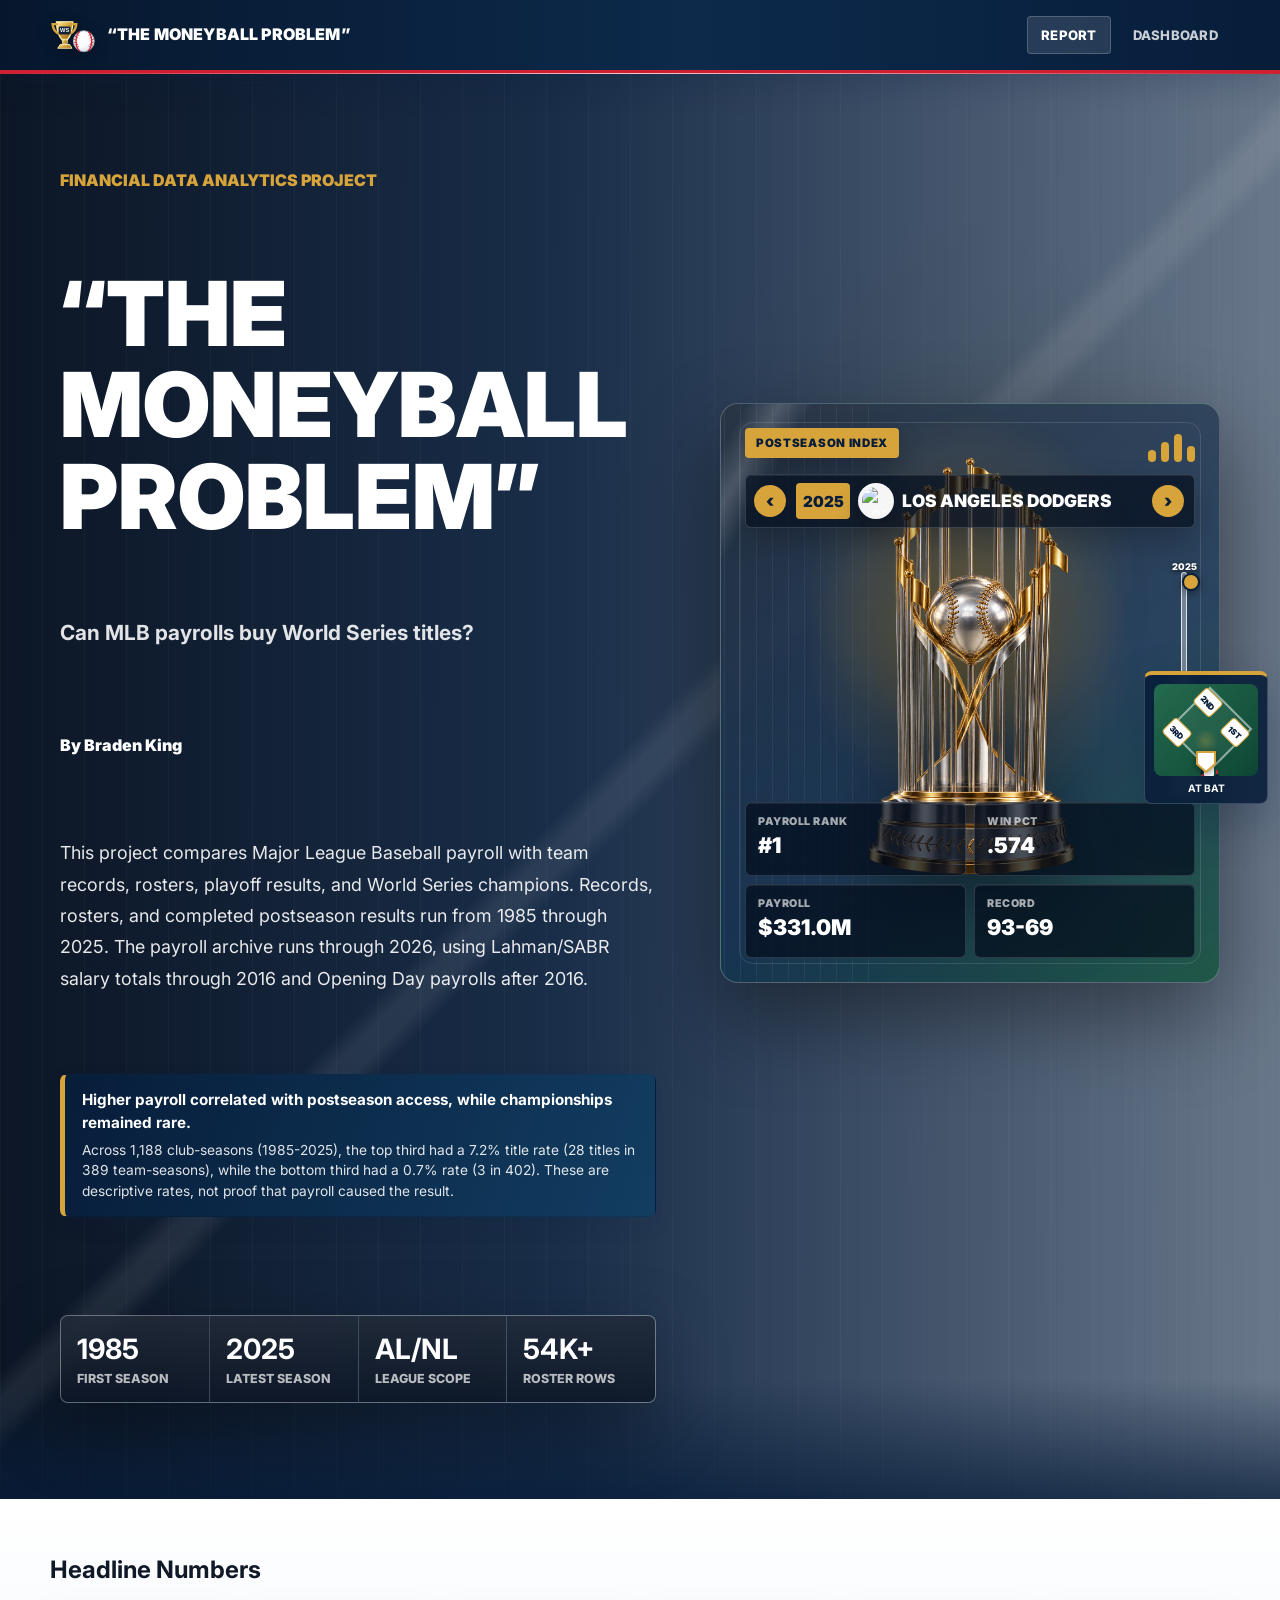
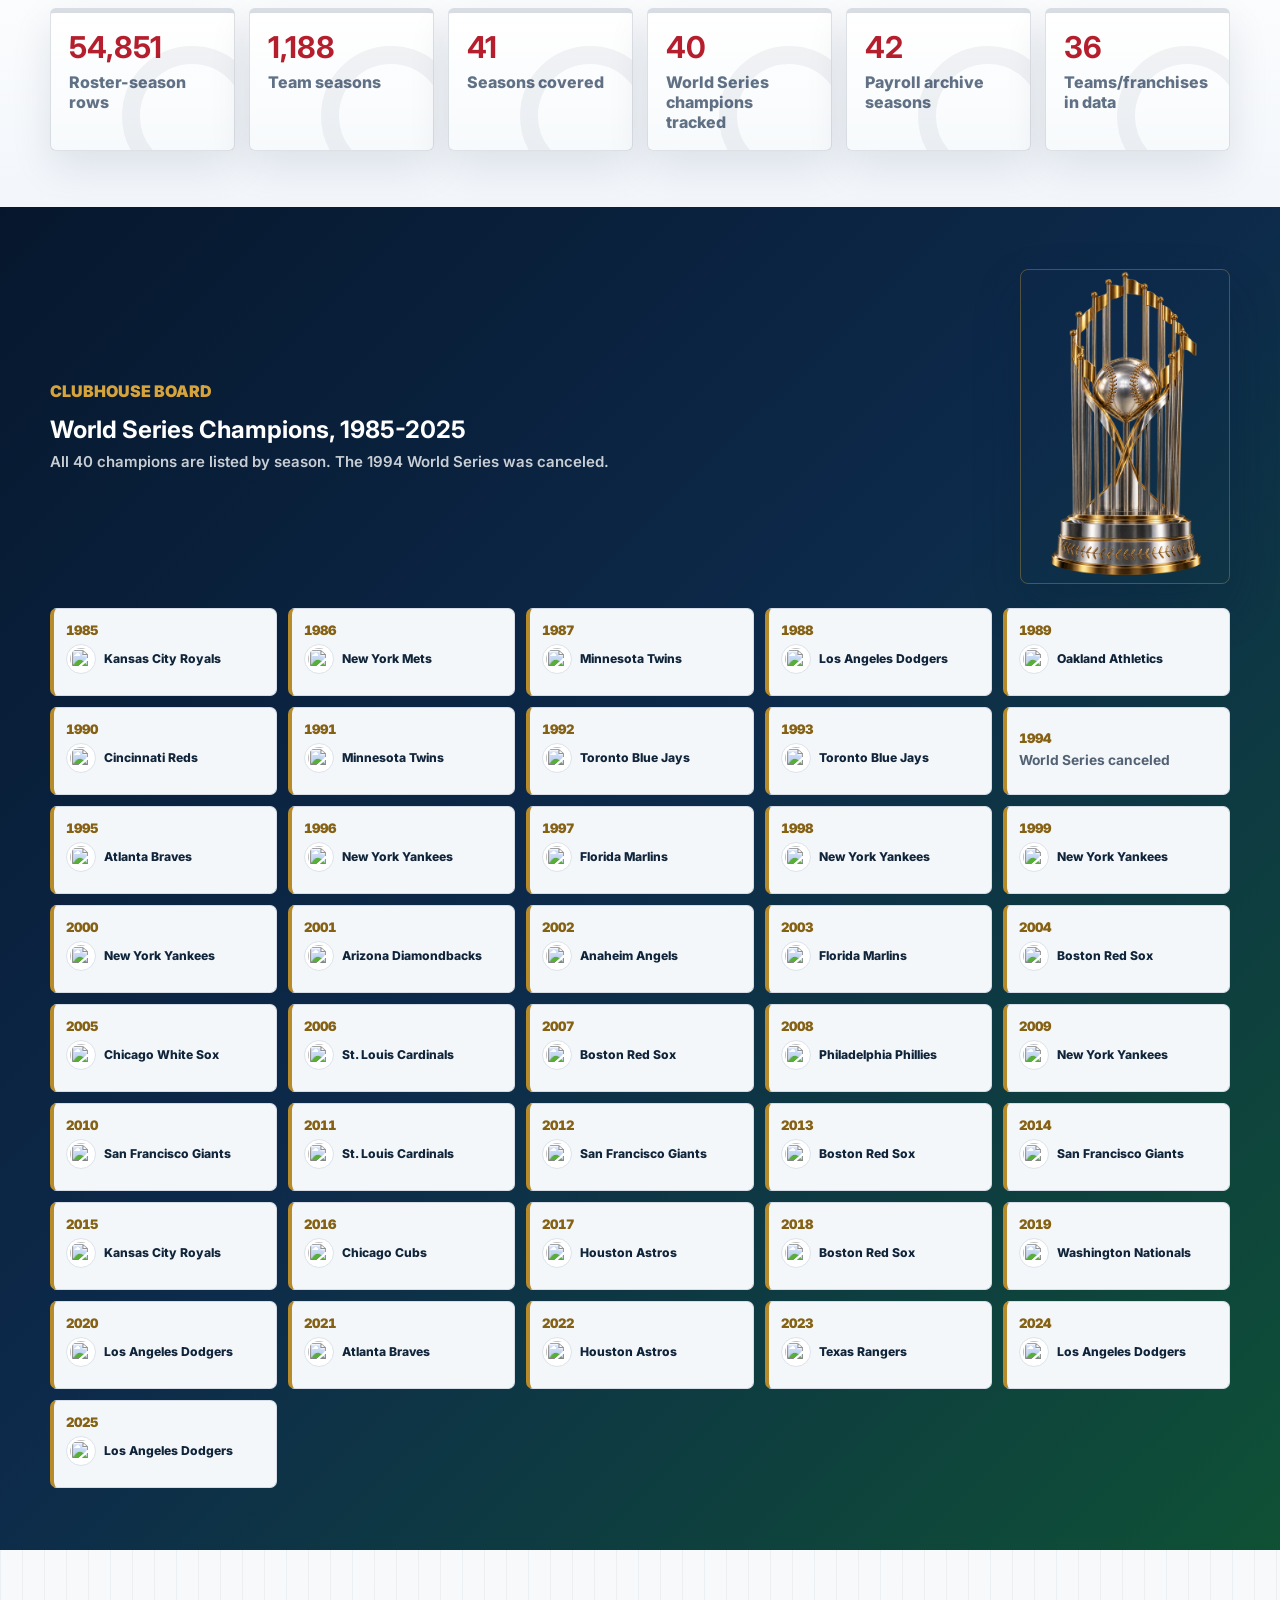
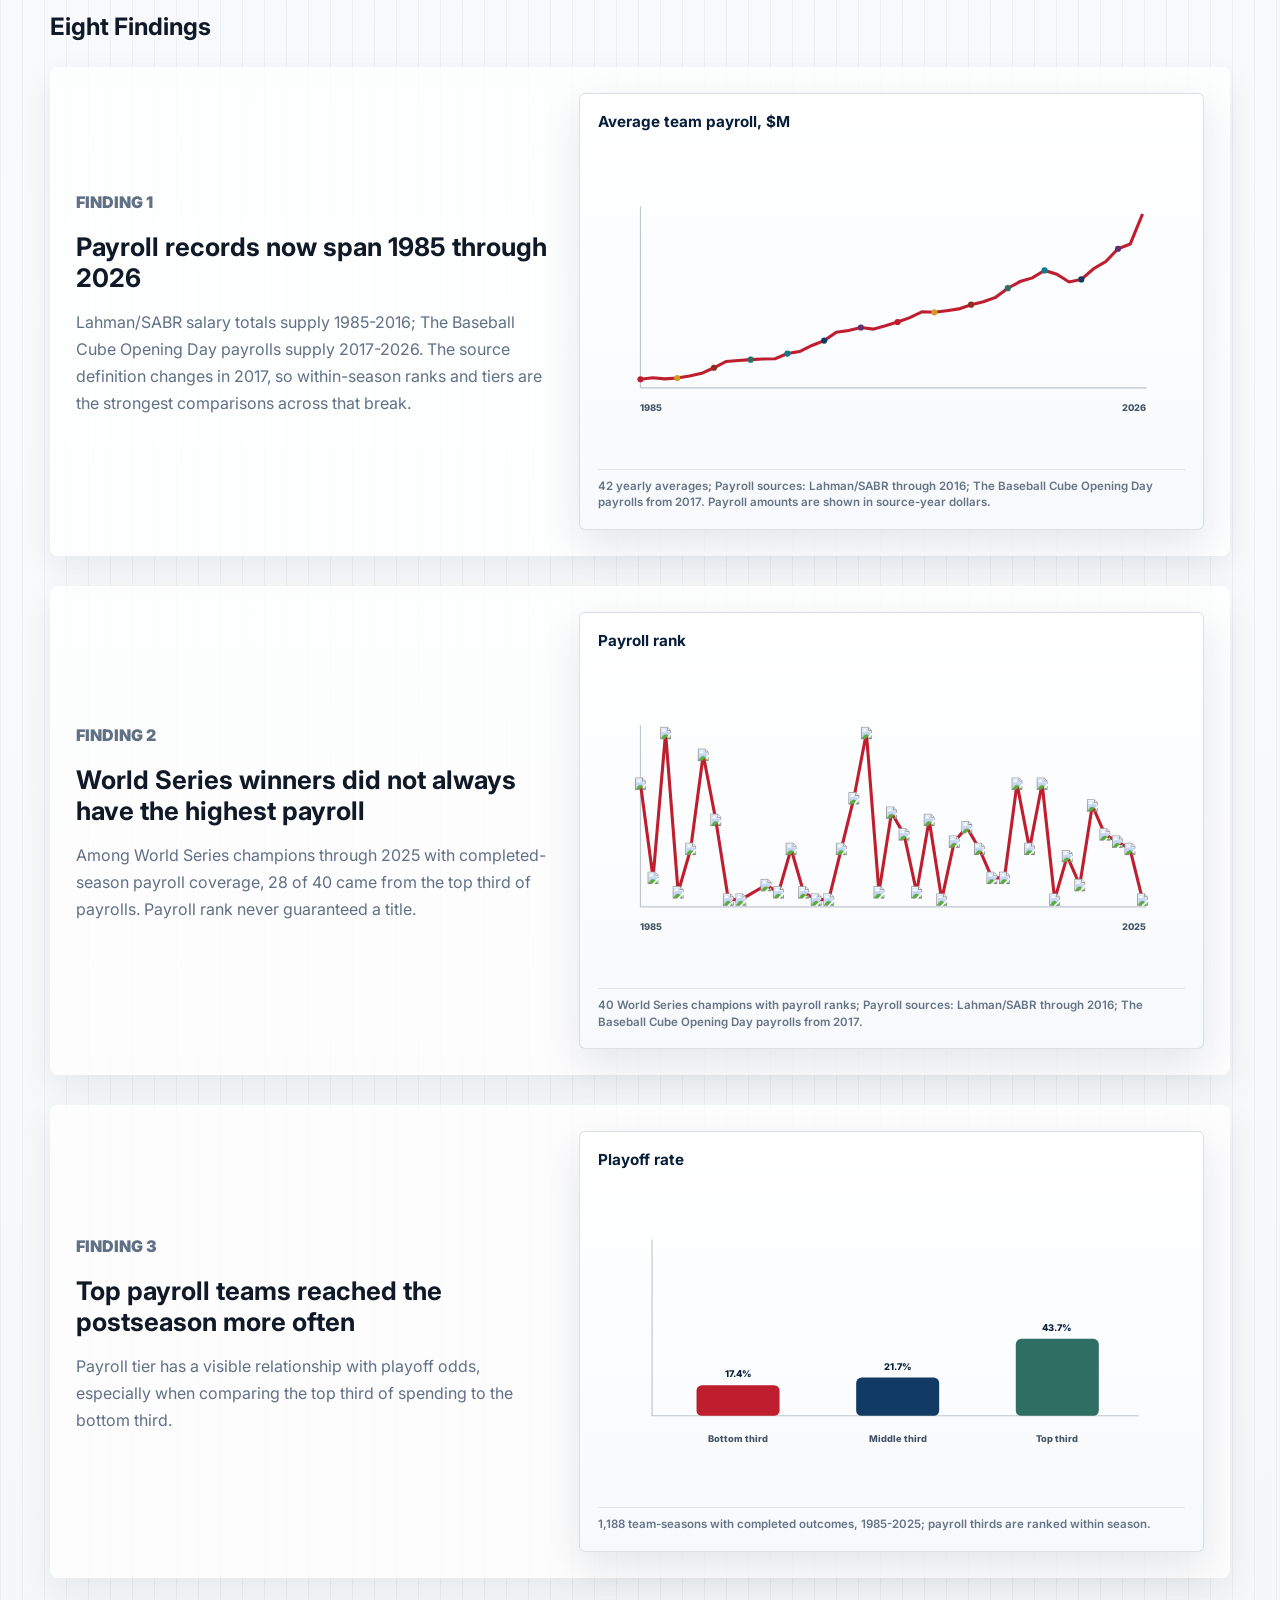
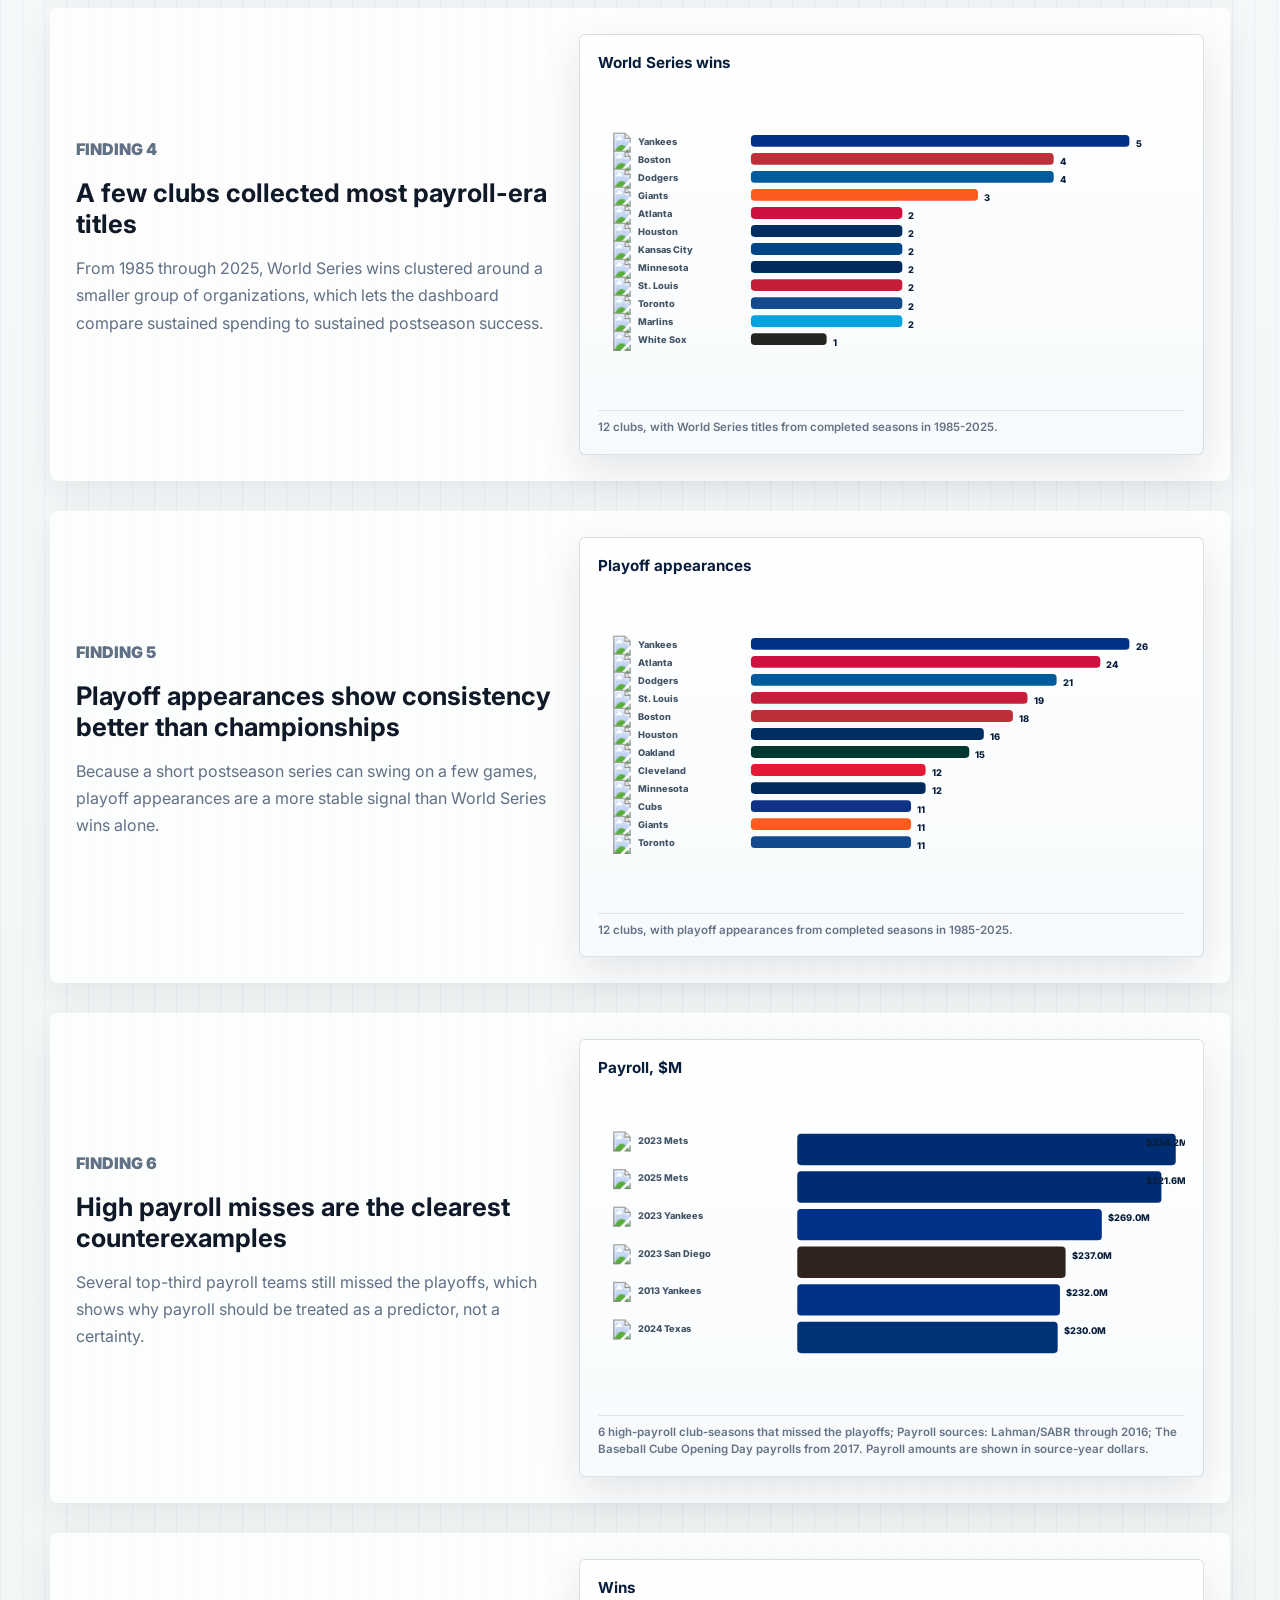
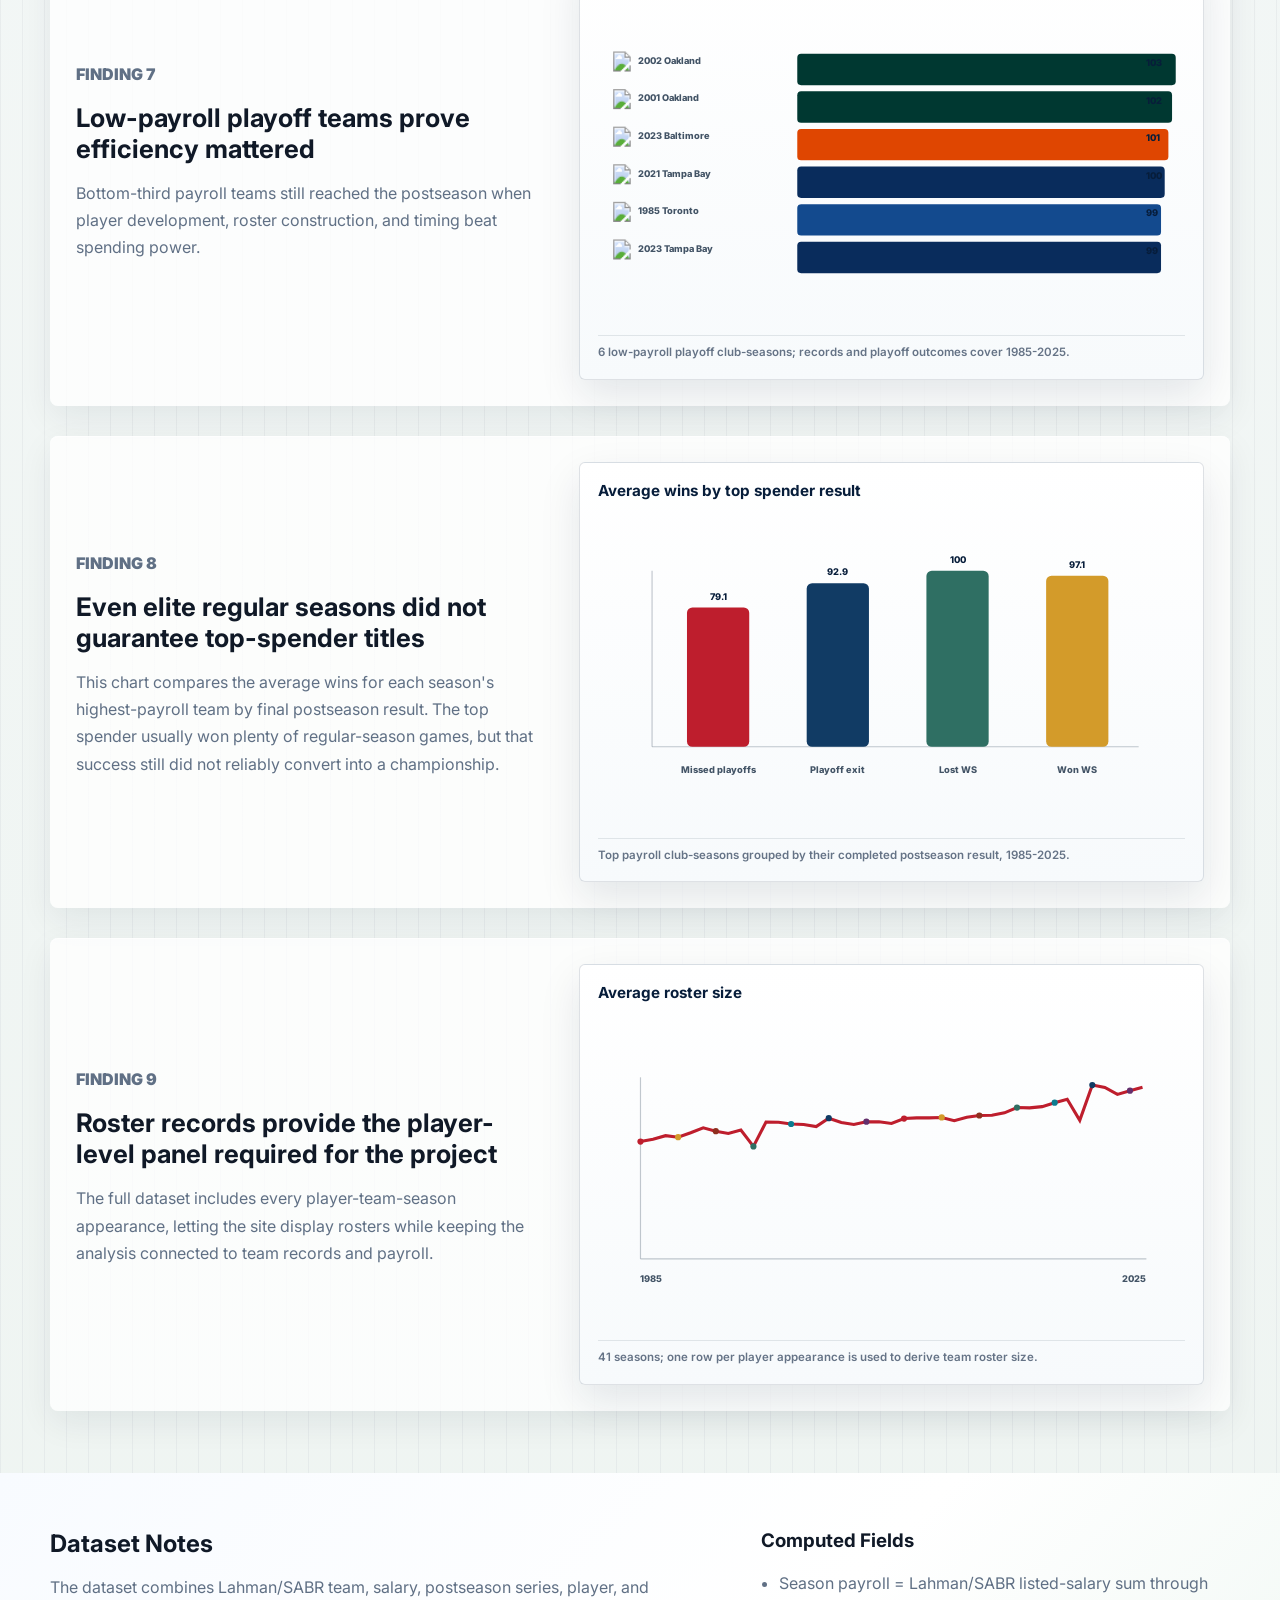
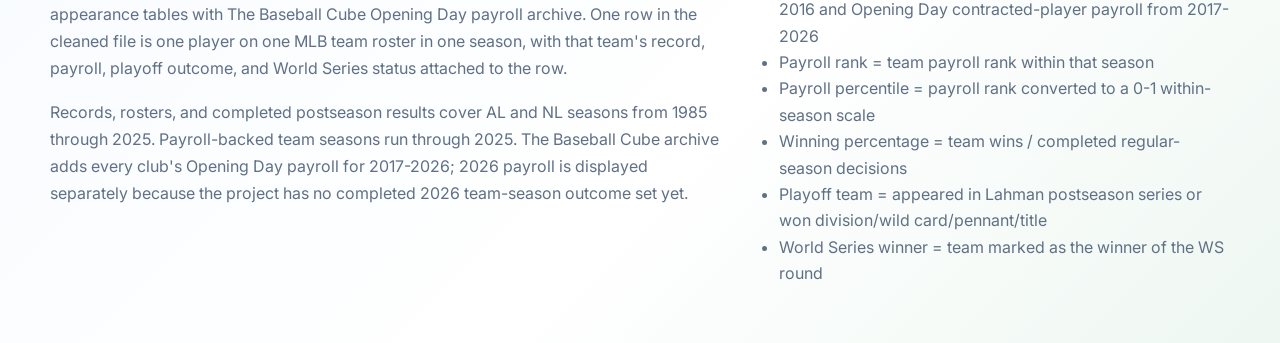
==== index.html @ d43fac66 "Polish champion explorer and dashboard visuals" ====
<!doctype html>
<html lang="en">
  <head>
    <meta charset="utf-8">
    <meta name="viewport" content="width=device-width, initial-scale=1">
    <title>“The Moneyball Problem”</title>
    <link rel="preconnect" href="https://fonts.googleapis.com">
    <link rel="preconnect" href="https://fonts.gstatic.com" crossorigin>
    <link href="https://fonts.googleapis.com/css2?family=Inter:wght@400;600;700;800&family=Libre+Baskerville:wght@700&display=swap" rel="stylesheet">
    <link rel="stylesheet" href="assets/styles.css?v=20261001-25">
  </head>
  <body>
    <nav class="site-nav">
      <a class="brand" href="index.html">“The Moneyball Problem”</a>
      <div class="nav-links">
        <a aria-current="page" href="index.html">Report</a>
        <a href="dashboard.html">Dashboard</a>
      </div>
    </nav>

    <aside class="scroll-basepath" id="scrollBasepath" aria-label="Scroll progress base runner">
      <div class="scroll-field">
        <span class="scroll-base scroll-first">1st</span>
        <span class="scroll-base scroll-second">2nd</span>
        <span class="scroll-base scroll-third">3rd</span>
        <svg class="scroll-home" viewBox="0 0 24 24" aria-hidden="true" focusable="false">
          <path d="M3 2h18v12l-9 8-9-8z"></path>
        </svg>
        <span class="scroll-hit">Hit!</span>
        <span class="scroll-runner" aria-hidden="true"><span></span></span>
      </div>
      <strong id="runnerStatus">At bat</strong>
    </aside>

    <header class="report-hero">
      <div class="hero-inner">
        <p class="eyebrow">Financial Data Analytics Project</p>
        <h1>“The Moneyball Problem”</h1>
        <p class="page-subtitle">Can MLB payrolls buy World Series titles?</p>
        <p class="byline">By Braden King</p>
        <p class="summary">
          This project compares Major League Baseball payroll with team records, rosters, playoff results, and World Series champions. Records, rosters, and completed postseason results run from 1985 through 2025. The payroll archive runs through 2026, using Lahman/SABR salary totals through 2016 and Opening Day payrolls after 2016.
        </p>
        <aside id="executiveFinding" class="executive-finding report-executive-finding" aria-live="polite"></aside>
        <div class="hero-scoreboard" aria-label="Dataset highlights">
          <div class="score-cell"><strong>1985</strong><span>First season</span></div>
          <div class="score-cell"><strong>2025</strong><span>Latest season</span></div>
          <div class="score-cell"><strong>AL/NL</strong><span>League scope</span></div>
          <div class="score-cell"><strong>54K+</strong><span>Roster rows</span></div>
        </div>
        <div class="championship-visual" role="region" aria-label="World Series winner explorer">
          <div class="championship-card">
            <div class="broadcast-tag">Postseason Index</div>
            <img class="championship-trophy" src="assets/images/world-series-trophy.png" alt="">
            <label class="champion-slider-control" for="heroChampionSlider">
              <span>2025</span>
              <input id="heroChampionSlider" type="range" min="0" max="39" step="1" value="39" orient="vertical" aria-label="Select a World Series champion by season">
              <span>1985</span>
            </label>
            <div class="trophy-glow"></div>
            <div class="champion-strip">
              <button id="heroPrevChampion" type="button" aria-label="Previous World Series winner">‹</button>
              <span id="heroChampionYear">2025</span>
              <img id="heroChampionLogo" class="champion-logo" src="" alt="">
              <strong id="heroChampionName">World Series Champion</strong>
              <button id="heroNextChampion" type="button" aria-label="Next World Series winner">›</button>
            </div>
            <div class="index-board" id="heroChampionStats">
              <div><span>Payroll Rank</span><strong>Loading</strong></div>
              <div><span>Win Pct</span><strong>Loading</strong></div>
              <div><span>Payroll</span><strong>Loading</strong></div>
              <div><span>Record</span><strong>Loading</strong></div>
            </div>
            <div class="signal-bars">
              <span></span><span></span><span></span><span></span>
            </div>
          </div>
        </div>
      </div>
    </header>

    <main>
      <section class="headline-band" aria-labelledby="headline-title">
        <div class="section-inner">
          <h2 id="headline-title">Headline Numbers</h2>
          <div id="headlineCards" class="headline-grid"></div>
        </div>
      </section>

      <section class="clubhouse-band" aria-labelledby="clubhouse-title">
        <div class="section-inner">
          <div class="section-heading-row trophy-heading">
            <div>
              <p class="eyebrow">Clubhouse Board</p>
              <h2 id="clubhouse-title">World Series Champions, 1985-2025</h2>
              <p class="clubhouse-caption">All 40 champions are listed by season. The 1994 World Series was canceled.</p>
            </div>
            <img class="trophy-art" src="assets/images/world-series-trophy.png" alt="Baseball championship trophy">
          </div>
          <div class="mascot-grid winner-grid" id="reportMascots"></div>
        </div>
      </section>

      <section class="report-sections section-inner" aria-labelledby="findings-title">
        <h2 id="findings-title">Eight Findings</h2>
        <div id="reportSections" class="findings-list"></div>
      </section>

      <section class="method-band" aria-labelledby="method-title">
        <div class="section-inner method-grid">
          <div>
            <h2 id="method-title">Dataset Notes</h2>
            <p>
              The dataset combines Lahman/SABR team, salary, postseason series, player, and appearance tables with The Baseball Cube Opening Day payroll archive. One row in the cleaned file is one player on one MLB team roster in one season, with that team's record, payroll, playoff outcome, and World Series status attached to the row.
            </p>
            <p>
              Records, rosters, and completed postseason results cover AL and NL seasons from 1985 through 2025. Payroll-backed team seasons run through 2025. The Baseball Cube archive adds every club's Opening Day payroll for 2017-2026; 2026 payroll is displayed separately because the project has no completed 2026 team-season outcome set yet.
            </p>
          </div>
          <div>
            <h3>Computed Fields</h3>
            <ul class="clean-list">
              <li>Season payroll = Lahman/SABR listed-salary sum through 2016 and Opening Day contracted-player payroll from 2017-2026</li>
              <li>Payroll rank = team payroll rank within that season</li>
              <li>Payroll percentile = payroll rank converted to a 0-1 within-season scale</li>
              <li>Winning percentage = team wins / completed regular-season decisions</li>
              <li>Playoff team = appeared in Lahman postseason series or won division/wild card/pennant/title</li>
              <li>World Series winner = team marked as the winner of the WS round</li>
            </ul>
          </div>
        </div>
      </section>
    </main>

    <script src="assets/report.js?v=20261001-23"></script>
  </body>
</html>
---- assets/styles.css ----
:root {
  --ink: #101927;
  --muted: #607085;
  --line: #d9e2ee;
  --paper: #f3f6fa;
  --panel: #ffffff;
  --navy: #071d3a;
  --navy-2: #102f55;
  --red: #c82432;
  --red-dark: #9e1d29;
  --gold: #d7a43b;
  --grass: #27724f;
  --sky: #e8eef7;
  --shadow: 0 18px 46px rgba(7, 29, 58, 0.14);
}

* {
  box-sizing: border-box;
}

body {
  margin: 0;
  color: var(--ink);
  background:
    linear-gradient(90deg, rgba(7, 29, 58, 0.035) 1px, transparent 1px),
    linear-gradient(180deg, #f7f9fc 0%, var(--paper) 44%, #ffffff 100%);
  background-size: 26px 26px, auto;
  font-family: Inter, system-ui, -apple-system, BlinkMacSystemFont, "Segoe UI", sans-serif;
}

a {
  color: inherit;
}

.site-nav {
  position: sticky;
  top: 0;
  z-index: 10;
  display: flex;
  align-items: center;
  justify-content: space-between;
  gap: 24px;
  min-height: 70px;
  padding: 0 34px;
  color: #fff;
  background:
    linear-gradient(90deg, rgba(255, 255, 255, 0.06), transparent 30%),
    var(--navy);
  border-bottom: 5px solid var(--red);
  box-shadow: 0 10px 30px rgba(7, 29, 58, 0.22);
}

.brand {
  position: relative;
  display: inline-flex;
  align-items: center;
  gap: 11px;
  max-width: min(620px, 62vw);
  font-weight: 900;
  font-size: clamp(0.78rem, 1.25vw, 1rem);
  line-height: 1.1;
  text-decoration: none;
  text-transform: uppercase;
}

.brand::before {
  content: "";
  width: 48px;
  height: 40px;
  flex: 0 0 auto;
  background: url("images/homeplate-bat-logo.svg?v=3") center / contain no-repeat;
  filter: drop-shadow(0 5px 8px rgba(0, 0, 0, 0.24));
}

.nav-links {
  display: flex;
  gap: 8px;
}

.nav-links a {
  padding: 10px 13px;
  border: 1px solid transparent;
  border-radius: 7px;
  color: rgba(255, 255, 255, 0.78);
  font-weight: 800;
  text-decoration: none;
}

.nav-links a[aria-current="page"],
.nav-links a:hover {
  color: #fff;
  background: rgba(255, 255, 255, 0.12);
  border-color: rgba(255, 255, 255, 0.2);
}

.scroll-basepath {
  position: fixed;
  right: 12px;
  bottom: 96px;
  z-index: 9;
  display: grid;
  gap: 6px;
  width: 124px;
  padding: 9px;
  color: #fff;
  background: rgba(7, 29, 58, 0.88);
  border: 1px solid rgba(255, 255, 255, 0.18);
  border-top: 4px solid var(--gold);
  border-radius: 8px;
  box-shadow: 0 18px 44px rgba(7, 29, 58, 0.28);
  backdrop-filter: blur(8px);
}

.scroll-field {
  position: relative;
  height: 92px;
  border-radius: 8px;
  background:
    radial-gradient(circle at 50% 62%, rgba(215, 164, 59, 0.28), transparent 16%),
    linear-gradient(135deg, rgba(39, 114, 79, 0.92), rgba(14, 73, 52, 0.94));
  overflow: hidden;
}

.scroll-field::before {
  content: "";
  position: absolute;
  left: 26px;
  top: 15px;
  width: 56px;
  height: 56px;
  transform: rotate(45deg);
  border: 2px solid rgba(255, 255, 255, 0.5);
  background: rgba(255, 255, 255, 0.05);
}

.scroll-base {
  position: absolute;
  z-index: 1;
  display: grid;
  place-items: center;
  width: 24px;
  height: 21px;
  color: var(--navy);
  background: #fff;
  border: 1px solid var(--gold);
  border-radius: 4px;
  font-size: 0.5rem;
  font-weight: 1000;
  text-transform: uppercase;
}

.scroll-first {
  right: 11px;
  top: 38px;
  transform: rotate(45deg);
}

.scroll-second {
  left: 42px;
  top: 8px;
  transform: rotate(45deg);
}

.scroll-third {
  left: 11px;
  top: 38px;
  transform: rotate(45deg);
}

.scroll-runner {
  --runner-x: 42px;
  --runner-y: 68px;
  position: absolute;
  z-index: 3;
  left: var(--runner-x);
  top: var(--runner-y);
  width: 26px;
  height: 28px;
  transition: left 160ms linear, top 160ms linear, transform 160ms linear;
}

.scroll-runner::before {
  content: "";
  position: absolute;
  left: 7px;
  top: 0;
  width: 12px;
  height: 12px;
  border-radius: 50%;
  background: #f6c28b;
  border-top: 5px solid var(--red);
}

.scroll-runner span {
  position: absolute;
  left: 8px;
  top: 12px;
  width: 10px;
  height: 13px;
  border-radius: 5px 5px 3px 3px;
  background: #ffffff;
  box-shadow:
    -6px 7px 0 -3px var(--red),
    8px 7px 0 -3px var(--navy),
    -7px 2px 0 -4px var(--navy),
    8px 2px 0 -4px var(--red);
}

.scroll-hit {
  position: absolute;
  left: 32px;
  bottom: 22px;
  z-index: 2;
  display: grid;
  place-items: center;
  width: 44px;
  height: 28px;
  color: var(--navy);
  background: var(--gold);
  border: 2px solid #fff;
  clip-path: polygon(50% 0, 63% 25%, 92% 10%, 78% 39%, 100% 50%, 78% 61%, 92% 90%, 63% 75%, 50% 100%, 37% 75%, 8% 90%, 22% 61%, 0 50%, 22% 39%, 8% 10%, 37% 25%);
  font-size: 0.64rem;
  font-weight: 1000;
  text-transform: uppercase;
  opacity: 0;
  transform: scale(0.5);
  transition: opacity 160ms ease, transform 160ms ease;
}

.scroll-basepath.is-hit .scroll-hit {
  opacity: 1;
  transform: scale(1);
}

.scroll-basepath > strong {
  color: #fff;
  font-size: 0.64rem;
  text-align: center;
  text-transform: uppercase;
}

.report-hero {
  min-height: calc(100vh - 70px);
  display: flex;
  align-items: end;
  position: relative;
  overflow: hidden;
  background:
    linear-gradient(90deg, rgba(7, 29, 58, 0.92), rgba(7, 29, 58, 0.62) 58%, rgba(7, 29, 58, 0.34)),
    url("https://images.unsplash.com/photo-1508344928928-7165b67de128?auto=format&fit=crop&w=1800&q=80") center / cover;
}

.report-hero::after {
  content: "";
  position: absolute;
  inset: auto 0 0;
  height: 120px;
  background: linear-gradient(0deg, rgba(7, 29, 58, 0.74), transparent);
  pointer-events: none;
}

.hero-inner {
  position: relative;
  z-index: 1;
  width: min(1160px, calc(100% - 40px));
  margin: 0 auto;
  padding: 84px 0 84px;
  color: #fff;
}

.eyebrow {
  margin: 0 0 14px;
  color: var(--gold);
  font-weight: 900;
  text-transform: uppercase;
  letter-spacing: 0;
}

h1,
h2,
h3 {
  margin: 0;
}

.report-hero h1 {
  max-width: 1000px;
  font-family: "Libre Baskerville", Georgia, serif;
  font-size: clamp(2.8rem, 6.6vw, 6.2rem);
  line-height: 1.02;
}

.page-subtitle {
  margin: 12px 0 0;
  color: rgba(255, 255, 255, 0.88);
  font-size: clamp(1rem, 2vw, 1.3rem);
  font-weight: 700;
  line-height: 1.4;
}

.byline {
  margin: 24px 0 0;
  font-weight: 900;
}

.summary {
  max-width: 790px;
  margin: 18px 0 0;
  color: rgba(255, 255, 255, 0.88);
  font-size: 1.08rem;
  line-height: 1.75;
}

.hero-scoreboard {
  display: grid;
  grid-template-columns: repeat(4, minmax(0, 1fr));
  gap: 1px;
  width: min(820px, 100%);
  margin-top: 34px;
  border: 1px solid rgba(255, 255, 255, 0.22);
  background: rgba(255, 255, 255, 0.18);
  box-shadow: 0 18px 50px rgba(0, 0, 0, 0.24);
}

.score-cell {
  padding: 16px;
  background: rgba(7, 29, 58, 0.72);
}

.score-cell strong {
  display: block;
  font-size: 1.5rem;
}

.score-cell span {
  display: block;
  margin-top: 5px;
  color: rgba(255, 255, 255, 0.72);
  font-size: 0.78rem;
  font-weight: 800;
  text-transform: uppercase;
}

.section-inner {
  width: min(1180px, calc(100% - 40px));
  margin: 0 auto;
}

.headline-band,
.method-band {
  padding: 56px 0;
  background: #fff;
}

.headline-grid,
.metric-grid {
  display: grid;
  grid-template-columns: repeat(auto-fit, minmax(170px, 1fr));
  gap: 14px;
  margin-top: 24px;
}

.headline-card,
.metric-card {
  min-height: 118px;
  padding: 18px;
  border: 1px solid var(--line);
  border-radius: 8px;
  background:
    linear-gradient(180deg, rgba(255, 255, 255, 0.96), rgba(247, 250, 255, 0.98)),
    var(--panel);
  box-shadow: 0 8px 24px rgba(7, 29, 58, 0.08);
}

.headline-card strong,
.metric-card strong {
  display: block;
  color: var(--red);
  font-size: 1.88rem;
  line-height: 1.1;
}

.headline-card span,
.metric-card span {
  display: block;
  margin-top: 8px;
  color: var(--muted);
  font-weight: 800;
}

.report-sections {
  padding: 62px 0;
}

.findings-list {
  display: grid;
  gap: 30px;
  margin-top: 26px;
}

.finding {
  display: grid;
  grid-template-columns: minmax(0, 0.95fr) minmax(360px, 1.25fr);
  gap: 28px;
  align-items: center;
  padding: 30px 0;
  border-top: 1px solid var(--line);
}

.finding-copy h3 {
  font-size: clamp(1.35rem, 2vw, 2rem);
}

.finding-copy p,
.method-grid p {
  color: var(--muted);
  line-height: 1.7;
}

.chart-frame {
  min-height: 370px;
  padding: 18px;
  border: 1px solid var(--line);
  border-radius: 8px;
  background: #fff;
  box-shadow: var(--shadow);
}

.method-grid {
  display: grid;
  grid-template-columns: minmax(0, 1fr) minmax(300px, 0.7fr);
  gap: 42px;
}

.clean-list {
  margin: 18px 0 0;
  padding-left: 18px;
  color: var(--muted);
  line-height: 1.65;
}

.dashboard-shell {
  display: grid;
  grid-template-columns: 340px minmax(0, 1fr);
  min-height: calc(100vh - 70px);
}

.filters-panel {
  position: sticky;
  top: 70px;
  height: calc(100vh - 70px);
  overflow: auto;
  padding: 24px;
  color: #fff;
  background:
    linear-gradient(180deg, rgba(255, 255, 255, 0.07), transparent 22%),
    var(--navy);
  border-right: 1px solid rgba(255, 255, 255, 0.12);
}

.panel-heading,
.table-heading,
.dashboard-title-row {
  display: flex;
  align-items: center;
  justify-content: space-between;
  gap: 16px;
}

.panel-heading h1 {
  font-size: 1.7rem;
}

.table-tools {
  display: flex;
  align-items: end;
  justify-content: flex-end;
  gap: 14px;
  flex-wrap: wrap;
}

.table-tools label {
  display: grid;
  gap: 5px;
  min-width: 130px;
  color: var(--muted);
  font-size: 0.78rem;
  font-weight: 900;
  text-transform: uppercase;
}

.table-tools select {
  min-height: 38px;
}

.filter-subtitle {
  margin: 8px 0 18px;
  color: rgba(255, 255, 255, 0.7);
  line-height: 1.45;
}

.filters-panel label,
.control-group label {
  display: grid;
  gap: 7px;
  margin-top: 15px;
  color: rgba(255, 255, 255, 0.76);
  font-size: 0.86rem;
  font-weight: 900;
}

.control-group {
  padding: 16px 0;
  border-top: 1px solid rgba(255, 255, 255, 0.13);
}

.control-group h2 {
  color: #fff;
  font-size: 0.9rem;
  text-transform: uppercase;
}

.quick-years {
  display: grid;
  grid-template-columns: repeat(2, 1fr);
  gap: 8px;
  margin-top: 12px;
}

input,
select,
button {
  min-height: 42px;
  border: 1px solid var(--line);
  border-radius: 7px;
  font: inherit;
}

input,
select {
  width: 100%;
  padding: 0 11px;
  color: var(--ink);
  background: #fff;
}

input[type="range"] {
  padding: 0;
  accent-color: var(--red);
}

.secondary-button,
.chip-button {
  padding: 0 14px;
  color: #fff;
  background: var(--red);
  border-color: var(--red);
  font-weight: 900;
  cursor: pointer;
}

.full-button {
  width: 100%;
  margin-top: 16px;
}

.chip-button {
  min-height: 36px;
  background: rgba(255, 255, 255, 0.1);
  border-color: rgba(255, 255, 255, 0.18);
  font-size: 0.85rem;
}

.chip-button:hover,
.chip-button.is-active {
  background: var(--red);
  border-color: var(--red);
}

.range-readout {
  display: flex;
  justify-content: space-between;
  color: rgba(255, 255, 255, 0.64);
  font-size: 0.78rem;
  font-weight: 800;
}

.dashboard-main {
  padding: 26px;
}

.dashboard-kicker {
  margin: 0;
  color: var(--red);
  font-weight: 900;
  text-transform: uppercase;
}

.dashboard-title-row h1 {
  margin-top: 5px;
  font-size: clamp(1.8rem, 3vw, 3rem);
}

.dashboard-title-row .page-subtitle {
  position: relative;
  z-index: 1;
  margin-top: 7px;
  font-size: 1rem;
}

.dashboard-context {
  margin: 10px 0 0;
  max-width: 860px;
  color: var(--muted);
  line-height: 1.6;
}

.loading-state {
  margin: 18px 0;
  color: var(--muted);
  font-weight: 900;
}

.dashboard-grid {
  display: grid;
  grid-template-columns: repeat(2, minmax(0, 1fr));
  gap: 16px;
  margin-top: 16px;
}

.chart-panel,
.table-panel,
.leaderboard-panel {
  min-height: 350px;
  padding: 18px;
  border: 1px solid var(--line);
  border-radius: 8px;
  background: #fff;
  box-shadow: var(--shadow);
}

.chart-panel.wide {
  grid-column: 1 / -1;
  min-height: 380px;
}

.table-panel,
.leaderboard-panel {
  margin-top: 16px;
}

.leaderboard-grid {
  display: grid;
  grid-template-columns: repeat(2, minmax(0, 1fr));
  gap: 16px;
}

.leader-list {
  display: grid;
  gap: 8px;
  margin-top: 14px;
}

.leader-row {
  display: grid;
  grid-template-columns: 32px minmax(0, 1fr) auto;
  gap: 10px;
  align-items: center;
  padding: 10px;
  border: 1px solid var(--line);
  border-radius: 7px;
  background: #f8fbff;
}

.leader-row span {
  color: var(--muted);
  font-weight: 800;
}

.leader-row strong {
  overflow: hidden;
  text-overflow: ellipsis;
  white-space: nowrap;
}

.table-scroll {
  overflow: auto;
  max-height: 430px;
  margin-top: 12px;
}

table {
  width: 100%;
  border-collapse: collapse;
  font-size: 0.92rem;
}

th,
td {
  padding: 10px;
  border-bottom: 1px solid var(--line);
  text-align: left;
  white-space: nowrap;
}

th {
  background: #fff;
}

tbody tr:hover {
  background: #f4f8ff;
}

/* Visual polish layer */
.report-hero {
  background:
    linear-gradient(110deg, rgba(7, 29, 58, 0.96), rgba(7, 29, 58, 0.72) 48%, rgba(12, 78, 55, 0.52)),
    radial-gradient(circle at 78% 24%, rgba(215, 164, 59, 0.4), transparent 24%),
    url("https://images.unsplash.com/photo-1685463376720-566a5f3c659b?auto=format&fit=crop&w=1900&q=82") center / cover;
}

.report-hero::before {
  content: "";
  position: absolute;
  inset: 0;
  background:
    linear-gradient(135deg, transparent 0 48%, rgba(255, 255, 255, 0.12) 49% 51%, transparent 52%),
    repeating-linear-gradient(90deg, rgba(255, 255, 255, 0.04) 0 1px, transparent 1px 18px);
  opacity: 0.52;
  pointer-events: none;
}

.payroll-diamond {
  position: absolute;
  right: 16px;
  bottom: 92px;
  width: min(310px, 28vw);
  aspect-ratio: 1;
  overflow: visible;
  border-radius: 24px;
  background: url("images/cartoon-baseball-field.svg") center / contain no-repeat;
  filter: drop-shadow(0 28px 48px rgba(0, 0, 0, 0.32));
  isolation: isolate;
}

.pitching-mound {
  position: absolute;
  left: calc(50% - 24px);
  top: calc(50% - 24px);
  width: 48px;
  height: 48px;
  border-radius: 50%;
  z-index: 1;
  background: transparent;
}

.pitching-mound::after {
  content: "";
  position: absolute;
  left: 21px;
  top: 11px;
  width: 6px;
  height: 26px;
  border-radius: 999px;
  background: rgba(255, 255, 255, 0.86);
  box-shadow: 0 1px 4px rgba(7, 29, 58, 0.2);
}

.field-ball {
  position: absolute;
  left: calc(50% - 10px);
  top: calc(50% - 10px);
  width: 20px;
  height: 20px;
  border-radius: 50%;
  z-index: 2;
  background: url("images/cartoon-baseball.svg") center / contain no-repeat;
  filter: drop-shadow(0 8px 10px rgba(0, 0, 0, 0.28));
  opacity: 0;
  animation: field-hit 6.8s cubic-bezier(0.16, 0.78, 0.22, 1) infinite;
}

.hit-burst {
  position: absolute;
  left: calc(50% - 32px);
  bottom: 28px;
  z-index: 4;
  display: grid;
  place-items: center;
  width: 64px;
  height: 42px;
  color: #071d3a;
  background: var(--gold);
  border: 3px solid #fff;
  clip-path: polygon(50% 0, 61% 24%, 88% 10%, 76% 37%, 100% 50%, 76% 63%, 88% 90%, 61% 76%, 50% 100%, 39% 76%, 12% 90%, 24% 63%, 0 50%, 24% 37%, 12% 10%, 39% 24%);
  font-size: 0.92rem;
  font-weight: 1000;
  letter-spacing: 0;
  text-transform: uppercase;
  opacity: 0;
  transform: rotate(-8deg) scale(0.4);
  filter: drop-shadow(0 10px 18px rgba(0, 0, 0, 0.32));
  animation: hit-pop 6.8s ease-in-out infinite;
}

.base {
  position: absolute;
  z-index: 3;
  width: 20px;
  height: 20px;
  display: grid;
  place-items: center;
  transform: rotate(45deg);
  color: var(--navy);
  background: transparent;
  border: 0;
  box-shadow: none;
}

.base-one {
  right: 28px;
  top: calc(73% - 10px);
}

.base-two {
  left: calc(50% - 10px);
  top: calc(48% - 10px);
}

.base-three {
  left: 28px;
  top: calc(73% - 10px);
}

.base-home {
  left: calc(50% - 10px);
  bottom: 0;
  width: 20px;
  height: 20px;
  clip-path: none;
  transform: rotate(0deg);
}

.base span {
  position: absolute;
  z-index: 1;
  display: inline-flex;
  align-items: center;
  justify-content: center;
  min-width: 56px;
  padding: 5px 7px;
  color: #071d3a;
  background: rgba(255, 255, 255, 0.96);
  border: 1px solid rgba(215, 164, 59, 0.9);
  border-radius: 999px;
  box-shadow: 0 8px 18px rgba(0, 0, 0, 0.18);
  font-size: 0.58rem;
  font-weight: 1000;
  letter-spacing: 0;
  line-height: 1;
  text-align: center;
  text-transform: uppercase;
  white-space: nowrap;
  transform: rotate(-45deg);
}

.base-one span {
  right: 14px;
  top: -6px;
}

.base-two span {
  left: 50%;
  top: 22px;
  transform: translateX(-50%) rotate(-45deg);
}

.base-three span {
  left: 14px;
  top: -6px;
}

.base-home span {
  left: 50%;
  bottom: 22px;
  transform: translateX(-50%);
}

.headline-band {
  background:
    linear-gradient(180deg, #fff, #f3f7fc),
    linear-gradient(90deg, rgba(200, 36, 50, 0.1), transparent);
}

.headline-card,
.metric-card {
  position: relative;
  overflow: hidden;
  border-top: 5px solid var(--red);
  transition: transform 180ms ease, box-shadow 180ms ease;
}

.headline-card::after,
.metric-card::after {
  content: "";
  position: absolute;
  right: -28px;
  bottom: -36px;
  width: 104px;
  height: 104px;
  border: 18px solid rgba(7, 29, 58, 0.05);
  border-radius: 50%;
}

.headline-card::before,
.metric-card::before {
  content: "";
  position: absolute;
  inset: 0;
  background: linear-gradient(110deg, transparent 0 40%, rgba(255, 255, 255, 0.62) 48%, transparent 56% 100%);
  transform: translateX(-125%);
  animation: stat-shine 8s ease-in-out infinite;
  pointer-events: none;
}

.headline-card:hover,
.metric-card:hover {
  transform: translateY(-4px);
  box-shadow: 0 18px 42px rgba(7, 29, 58, 0.14);
}

.clubhouse-band {
  padding: 62px 0;
  color: #fff;
  background:
    radial-gradient(circle at 18% 12%, rgba(215, 164, 59, 0.26), transparent 28%),
    linear-gradient(135deg, #071d3a 0%, #102f55 54%, #0b5138 100%);
}

.section-heading-row {
  display: flex;
  justify-content: space-between;
  align-items: end;
  gap: 20px;
  margin-bottom: 24px;
}

.mascot-grid,
.clubhouse-strip {
  display: grid;
  grid-template-columns: repeat(auto-fit, minmax(190px, 1fr));
  gap: 14px;
}

.clubhouse-caption {
  margin: 8px 0 0;
  color: rgba(255, 255, 255, 0.78);
  font-size: 0.94rem;
  font-weight: 600;
}

.winner-grid {
  grid-template-columns: repeat(auto-fit, minmax(205px, 1fr));
  gap: 10px;
}

.winner-card {
  display: grid;
  grid-template-columns: 48px minmax(0, 1fr);
  align-items: center;
  gap: 10px;
  min-height: 72px;
  padding: 10px 12px;
  color: #fff;
  background: rgba(4, 18, 36, 0.54);
  border: 1px solid rgba(255, 255, 255, 0.17);
  border-left: 4px solid var(--gold);
  border-radius: 7px;
}

.winner-year {
  color: #f1c65c;
  font-size: 1.05rem;
  font-variant-numeric: tabular-nums;
}

.winner-team {
  display: flex;
  align-items: center;
  gap: 9px;
  min-width: 0;
  font-size: 0.94rem;
  font-weight: 800;
}

.winner-team > span:last-child {
  min-width: 0;
  overflow: hidden;
  text-overflow: ellipsis;
  white-space: nowrap;
}

.winner-team .team-logo {
  width: 35px;
  height: 35px;
  filter: drop-shadow(0 1px 2px rgba(0, 0, 0, 0.35));
}

.winner-team-mark {
  display: grid;
  place-items: center;
  width: 35px;
  height: 35px;
  flex: 0 0 auto;
  color: var(--navy);
  background: #fff;
  border-radius: 50%;
  font-size: 0.68rem;
  font-weight: 900;
}

.winner-canceled {
  grid-template-columns: 48px minmax(0, 1fr);
  color: rgba(255, 255, 255, 0.84);
  border-left-color: rgba(255, 255, 255, 0.38);
  font-size: 0.86rem;
  font-weight: 700;
}

.chart-gridline {
  stroke: rgba(96, 112, 133, 0.23);
  stroke-width: 1;
  stroke-dasharray: 3 5;
}

.clubhouse-strip {
  margin: 22px 0 8px;
  grid-template-columns: repeat(auto-fit, minmax(180px, 1fr));
}

.payroll-ticker {
  overflow: hidden;
  margin-top: 18px;
  border: 1px solid rgba(7, 29, 58, 0.12);
  border-radius: 8px;
  background: #071d3a;
  box-shadow: var(--shadow);
}

.payroll-ticker-track {
  display: inline-flex;
  align-items: center;
  gap: 28px;
  min-width: max-content;
  padding: 12px 18px;
  color: #fff;
  font-weight: 900;
  animation: ticker-scroll 42s linear infinite;
}

.payroll-ticker-track:hover {
  animation-play-state: paused;
}

.payroll-ticker-track span {
  display: inline-flex;
  align-items: center;
  gap: 8px;
  white-space: nowrap;
}

@keyframes ticker-scroll {
  from {
    transform: translateX(0);
  }

  to {
    transform: translateX(-50%);
  }
}

@keyframes baseball-idle {
  0%,
  100% {
    transform: rotate(0deg);
  }

  50% {
    transform: rotate(16deg);
  }
}

@keyframes field-hit {
  0% {
    opacity: 0;
    transform: translate(0, 0) rotate(0deg) scale(0.84);
  }

  7% {
    opacity: 1;
    transform: translate(0, 0) rotate(30deg) scale(1);
  }

  26% {
    opacity: 1;
    transform: translate(0, 112px) rotate(260deg) scale(1);
  }

  33% {
    opacity: 1;
    transform: translate(0, 112px) rotate(300deg) scale(0.92);
  }

  58% {
    opacity: 1;
    transform: translate(108px, -96px) rotate(760deg) scale(0.82);
  }

  76% {
    opacity: 0;
    transform: translate(132px, -126px) rotate(960deg) scale(0.52);
  }

  100% {
    opacity: 0;
    transform: translate(0, 0) rotate(0deg) scale(0.84);
  }
}

@keyframes hit-pop {
  0%,
  21% {
    opacity: 0;
    transform: rotate(-8deg) scale(0.4);
  }

  25% {
    opacity: 1;
    transform: rotate(-8deg) scale(1.12);
  }

  34% {
    opacity: 1;
    transform: rotate(5deg) scale(0.94);
  }

  43%,
  100% {
    opacity: 0;
    transform: rotate(5deg) scale(0.48);
  }
}

@keyframes stat-shine {
  0%,
  52% {
    transform: translateX(-125%);
  }

  68%,
  100% {
    transform: translateX(125%);
  }
}

@keyframes trophy-float {
  0%,
  100% {
    transform: translateY(0);
  }

  50% {
    transform: translateY(-8px);
  }
}

@keyframes card-scan {
  0%,
  100% {
    opacity: 0.88;
    transform: translateX(-10px);
  }

  50% {
    opacity: 1;
    transform: translateX(10px);
  }
}

@keyframes scoreboard-sweep {
  0%,
  60% {
    transform: translateX(-60%);
  }

  100% {
    transform: translateX(90%);
  }
}

@keyframes panel-glint {
  0%,
  65% {
    transform: translateX(-120%);
  }

  100% {
    transform: translateX(120%);
  }
}

.mascot-card {
  --team-primary: #071d3a;
  --team-secondary: #c82432;
  position: relative;
  min-height: 168px;
  padding: 16px;
  overflow: hidden;
  color: #fff;
  border-radius: 8px;
  background:
    linear-gradient(135deg, color-mix(in srgb, var(--team-primary), #000 12%), var(--team-primary)),
    var(--team-primary);
  border: 1px solid rgba(255, 255, 255, 0.18);
  box-shadow: 0 18px 44px rgba(0, 0, 0, 0.22);
  transition: transform 180ms ease, box-shadow 180ms ease;
}

.mascot-card:hover {
  transform: translateY(-4px);
  box-shadow: 0 26px 60px rgba(0, 0, 0, 0.3);
}

.trophy-heading {
  align-items: center;
  gap: 24px;
}

.trophy-art {
  width: min(210px, 28vw);
  aspect-ratio: 2 / 3;
  object-fit: cover;
  object-position: center;
  border-radius: 8px;
  border: 1px solid rgba(215, 164, 59, 0.34);
  box-shadow: 0 22px 48px rgba(7, 29, 58, 0.24);
  animation: trophy-float 5.4s ease-in-out infinite;
}

.mascot-card::before {
  content: "";
  position: absolute;
  inset: auto -34px -44px auto;
  width: 150px;
  height: 150px;
  border-radius: 50%;
  background:
    radial-gradient(circle at 50% 50%, #fff 0 48%, transparent 49%),
    linear-gradient(90deg, transparent 42%, var(--team-secondary) 43% 57%, transparent 58%);
  opacity: 0.2;
}

.mascot-card::after {
  content: "";
  position: absolute;
  inset: 0;
  background:
    linear-gradient(125deg, transparent 0 58%, rgba(255, 255, 255, 0.15) 59% 61%, transparent 62%),
    repeating-linear-gradient(90deg, rgba(255, 255, 255, 0.07) 0 1px, transparent 1px 13px);
  pointer-events: none;
  animation: card-scan 5.8s ease-in-out infinite;
}

.mascot-heading {
  position: relative;
  z-index: 1;
  display: flex;
  align-items: center;
  gap: 12px;
}

.mascot-mark,
.team-mini-logo {
  width: 58px;
  height: 58px;
  display: grid;
  place-items: center;
  color: var(--team-primary);
  background: #fff;
  border: 5px solid var(--team-secondary);
  border-radius: 50%;
  font-size: 1.2rem;
  font-weight: 900;
  flex: 0 0 auto;
}

.mascot-heading .team-logo {
  width: 58px;
  height: 58px;
  padding: 6px;
  border-radius: 50%;
  background: #fff;
}

.mascot-name,
.mascot-stat,
.mascot-meta,
.mascot-years {
  position: relative;
  z-index: 1;
}

.mascot-name {
  font-size: 1.05rem;
  font-weight: 900;
}

.mascot-meta {
  color: rgba(255, 255, 255, 0.76);
  font-size: 0.8rem;
  font-weight: 800;
  text-transform: uppercase;
}

.mascot-stat {
  margin-top: 14px;
  display: inline-flex;
  padding: 7px 10px;
  color: #101927;
  background: var(--gold);
  border-radius: 5px;
  font-weight: 900;
}

.mascot-years {
  margin-top: 12px;
  color: rgba(255, 255, 255, 0.86);
  font-size: 0.84rem;
  font-weight: 900;
  line-height: 1.35;
}

.team-mini-logo {
  --team-primary: #071d3a;
  --team-secondary: #c82432;
  width: 34px;
  height: 34px;
  color: var(--team-primary);
  border-width: 3px;
  font-size: 0.66rem;
}

.team-logo {
  width: 34px;
  height: 34px;
  object-fit: contain;
  flex: 0 0 auto;
  filter: drop-shadow(0 2px 4px rgba(7, 29, 58, 0.22));
}

.team-logo.small {
  width: 32px;
  height: 32px;
}

.team-name-with-logo {
  display: inline-flex;
  align-items: center;
  gap: 8px;
  min-width: 0;
}

.team-name-with-logo strong,
.team-name-with-logo span:last-child {
  overflow: hidden;
  text-overflow: ellipsis;
  white-space: nowrap;
}

.dashboard-main {
  background:
    radial-gradient(circle at 85% 0%, rgba(200, 36, 50, 0.12), transparent 28%),
    linear-gradient(180deg, #f4f8fd 0%, #eef4f2 100%);
}

.dashboard-title-row {
  position: relative;
  padding: 22px;
  color: #fff;
  border-radius: 8px;
  background:
    linear-gradient(120deg, rgba(7, 29, 58, 0.96), rgba(16, 47, 85, 0.92)),
    radial-gradient(circle at 90% 20%, rgba(215, 164, 59, 0.4), transparent 26%);
  box-shadow: var(--shadow);
  overflow: hidden;
}

.dashboard-title-row::after {
  content: "";
  position: absolute;
  inset: 0;
  background:
    linear-gradient(115deg, transparent 0 55%, rgba(255, 255, 255, 0.16) 56% 58%, transparent 59%),
    radial-gradient(circle at 12% 120%, rgba(215, 164, 59, 0.32), transparent 24%);
  transform: translateX(-28%);
  animation: scoreboard-sweep 7s ease-in-out infinite;
  pointer-events: none;
}

.dashboard-title-row h1,
.dashboard-title-row .dashboard-kicker {
  position: relative;
  z-index: 1;
  color: #fff;
}

.dashboard-context {
  padding: 0 2px;
}

.chart-panel,
.table-panel,
.leaderboard-panel,
.world-series-panel {
  border-top: 5px solid var(--navy-2);
  position: relative;
  overflow: hidden;
}

.chart-panel::after,
.world-series-panel::after {
  content: "";
  position: absolute;
  inset: 0;
  background: linear-gradient(120deg, transparent 0 62%, rgba(215, 164, 59, 0.12) 63% 65%, transparent 66%);
  transform: translateX(-120%);
  animation: panel-glint 9s ease-in-out infinite;
  pointer-events: none;
}

.chart-panel:nth-child(1) {
  border-top-color: var(--grass);
}

.chart-panel:nth-child(2) {
  border-top-color: var(--red);
}

.chart-panel:nth-child(3) {
  border-top-color: var(--navy);
}

.chart-panel:nth-child(4) {
  border-top-color: var(--gold);
}

.chart-panel.wide {
  border-top-color: var(--red-dark);
}

.leaderboard-panel {
  background:
    linear-gradient(180deg, #fff, #f7fbff),
    radial-gradient(circle at 90% 10%, rgba(215, 164, 59, 0.12), transparent 24%);
}

.world-series-panel {
  padding: 20px;
  border-radius: 8px;
  background:
    linear-gradient(180deg, rgba(255, 255, 255, 0.96), rgba(247, 251, 255, 0.98)),
    repeating-linear-gradient(90deg, rgba(47, 111, 99, 0.06) 0 2px, transparent 2px 18px);
  box-shadow: var(--shadow);
  border-top-color: var(--gold);
}

.ws-timeline {
  display: grid;
  grid-template-columns: repeat(auto-fit, minmax(190px, 1fr));
  gap: 12px;
  max-height: 430px;
  overflow: auto;
  padding-right: 4px;
}

.ws-card {
  position: relative;
  overflow: hidden;
  display: grid;
  gap: 8px;
  padding: 12px;
  min-height: 106px;
  border: 1px solid rgba(7, 29, 58, 0.11);
  border-radius: 8px;
  background:
    radial-gradient(circle at 92% 16%, rgba(211, 155, 42, 0.24), transparent 28%),
    #ffffff;
  transition: transform 180ms ease, box-shadow 180ms ease;
}

.ws-card:hover {
  transform: translateY(-3px);
  box-shadow: 0 16px 34px rgba(7, 29, 58, 0.15);
}

.ws-card strong {
  color: var(--red);
  font-size: 1.2rem;
}

.ws-card span {
  display: flex;
  align-items: center;
  gap: 8px;
  font-weight: 900;
  color: var(--navy);
}

.ws-card small {
  color: var(--muted);
  font-weight: 800;
}

.svg-chart {
  min-height: 330px;
}

.empty-chart {
  min-height: 250px;
  display: grid;
  place-items: center;
  padding: 24px;
  color: var(--muted);
  background:
    repeating-linear-gradient(45deg, rgba(47, 111, 99, 0.07) 0 8px, transparent 8px 16px),
    #f8fbff;
  border: 1px dashed rgba(7, 29, 58, 0.2);
  border-radius: 8px;
  text-align: center;
  font-weight: 900;
}

.svg-chart svg {
  display: block;
  width: 100%;
  height: 330px;
}

.svg-report-chart {
  display: grid;
  align-content: center;
}

.svg-report-chart h4 {
  margin: 0 0 8px;
  color: var(--navy);
  font-size: 0.95rem;
}

.svg-report-chart svg {
  display: block;
  width: 100%;
  height: 320px;
}

.chart-title {
  margin: 0 0 4px;
  color: var(--navy);
  font-size: 1rem;
}

.chart-subtitle {
  margin: 0 0 8px;
  color: var(--muted);
  font-size: 0.82rem;
}

.svg-label,
.svg-value {
  fill: #435466;
  font-family: Inter, system-ui, sans-serif;
  font-size: 12px;
  font-weight: 800;
}

.bar-category-label {
  font-size: 13px;
}

.svg-value {
  fill: var(--navy);
}

.tooltip-mark {
  cursor: crosshair;
  outline: none;
}

.tooltip-mark:hover,
.tooltip-mark:focus {
  filter: drop-shadow(0 0 6px rgba(211, 155, 42, 0.75));
}

.chart-tooltip {
  position: fixed;
  z-index: 1000;
  max-width: 260px;
  padding: 10px 12px;
  color: #fff;
  background: rgba(7, 29, 58, 0.95);
  border: 1px solid rgba(215, 164, 59, 0.55);
  border-radius: 8px;
  box-shadow: 0 16px 36px rgba(7, 29, 58, 0.28);
  font-size: 0.82rem;
  font-weight: 800;
  line-height: 1.45;
  pointer-events: none;
  opacity: 0;
  transform: translateY(4px);
  transition: opacity 120ms ease, transform 120ms ease;
  white-space: normal;
}

.chart-tooltip.is-visible {
  opacity: 1;
  transform: translateY(0);
}

.axis {
  stroke: rgba(67, 84, 102, 0.32);
  stroke-width: 1.5;
}

.roster-spotlight {
  display: grid;
  gap: 14px;
}

.roster-controls {
  display: grid;
  grid-template-columns: minmax(220px, 1fr) minmax(140px, 220px);
  gap: 14px;
  margin-bottom: 16px;
}

.roster-header {
  display: flex;
  align-items: center;
  justify-content: space-between;
  gap: 12px;
  padding: 12px;
  color: var(--navy);
  border-radius: 8px;
  background: #f2f7fb;
  font-weight: 900;
}

.roster-header > span:last-child {
  color: var(--muted);
  font-size: 0.9rem;
  text-align: right;
}

.roster-list {
  display: grid;
  grid-template-columns: repeat(auto-fit, minmax(150px, 1fr));
  gap: 8px;
}

.roster-list span {
  padding: 8px 10px;
  border-radius: 7px;
  background: #ffffff;
  border: 1px solid rgba(7, 29, 58, 0.11);
  color: var(--navy);
  font-weight: 800;
}

.roster-list small {
  color: var(--muted);
  font-weight: 900;
}

.mini-button {
  border: 0;
  border-radius: 6px;
  padding: 7px 10px;
  color: #fff;
  background: var(--red);
  font-weight: 900;
  cursor: pointer;
}

.mini-button:hover {
  background: var(--red-dark);
}

.leader-row {
  border-left: 5px solid var(--red);
}

.method-band {
  background:
    linear-gradient(135deg, #f8fbff, #ffffff 55%, #eef7f2);
}

@media (max-width: 1040px) {
  .dashboard-shell,
  .finding,
  .method-grid,
  .leaderboard-grid {
    grid-template-columns: 1fr;
  }

  .filters-panel {
    position: static;
    height: auto;
    border-right: 0;
  }

  .dashboard-grid {
    grid-template-columns: 1fr;
  }
}

@media (max-width: 760px) {
  .site-nav {
    display: grid;
    padding: 14px 20px;
  }

  .brand {
    max-width: 100%;
  }

  .scroll-basepath {
    right: 10px;
    bottom: 10px;
    width: 124px;
    padding: 9px;
  }

  .scroll-field {
    height: 92px;
  }

  .scroll-field::before {
    left: 26px;
    top: 16px;
    width: 56px;
    height: 56px;
  }

  .scroll-basepath > strong {
    font-size: 0.62rem;
  }

  .hero-scoreboard,
  .quick-years {
    grid-template-columns: 1fr;
  }

  .chart-frame,
  .chart-panel,
  .chart-panel.wide {
    min-height: 320px;
  }

  .payroll-diamond {
    position: relative;
    right: auto;
    bottom: auto;
    width: min(260px, 82vw);
    margin-top: 42px;
  }

  .field-ball {
    width: 17px;
    height: 17px;
    left: calc(50% - 8.5px);
    top: calc(50% - 8.5px);
  }

  .hit-burst {
    width: 54px;
    height: 36px;
    left: calc(50% - 27px);
    bottom: 24px;
    font-size: 0.78rem;
  }

  .trophy-heading {
    align-items: start;
  }

  .trophy-art {
    width: min(180px, 48vw);
  }

  .roster-controls {
    grid-template-columns: 1fr;
  }

}

/* Data-first additions: clear sample notes, readable rates, and compact controls. */
.executive-finding {
  display: grid;
  gap: 5px;
  margin: 14px 0 18px;
  padding: 14px 17px;
  color: #fff;
  background: linear-gradient(110deg, #071d3a, #123d61);
  border: 1px solid rgba(7, 29, 58, .12);
  border-left: 5px solid var(--gold);
  border-radius: 7px;
  box-shadow: 0 8px 22px rgba(7, 29, 58, .08);
  line-height: 1.5;
}

.executive-finding strong {
  font-size: .95rem;
}

.executive-finding span {
  color: rgba(255, 255, 255, .88);
  font-size: .86rem;
}

.report-executive-finding {
  margin: 16px 0 0;
}

.chart-source-note {
  margin: 10px 0 0;
  padding-top: 8px;
  color: #657386;
  border-top: 1px solid rgba(7, 29, 58, .1);
  font-size: .72rem;
  font-weight: 600;
  line-height: 1.45;
}

.outcome-ladder {
  min-height: 0;
}

.outcome-ladder-grid {
  display: grid;
  grid-template-columns: repeat(3, minmax(0, 1fr));
  gap: 12px;
  margin-top: 12px;
}

.outcome-tier {
  min-width: 0;
  padding: 13px;
  background: #f8fafc;
  border: 1px solid rgba(7, 29, 58, .12);
  border-radius: 7px;
}

.outcome-tier h4 {
  display: flex;
  align-items: center;
  gap: 8px;
  margin: 0 0 12px;
  color: var(--navy);
  font-size: .9rem;
}

.tier-swatch {
  width: 11px;
  height: 11px;
  flex: 0 0 auto;
  border-radius: 3px;
}

.outcome-stage {
  padding: 9px 0;
  border-top: 1px solid rgba(7, 29, 58, .09);
}

.outcome-stage-heading {
  display: flex;
  justify-content: space-between;
  gap: 8px;
  color: #405165;
  font-size: .82rem;
}

.outcome-stage-heading strong {
  color: var(--navy);
  font-size: .9rem;
  font-variant-numeric: tabular-nums;
}

.outcome-track {
  height: 6px;
  margin: 7px 0 4px;
  overflow: hidden;
  background: #e4eaf0;
  border-radius: 99px;
}

.outcome-track span {
  display: block;
  height: 100%;
  min-width: 2px;
  border-radius: inherit;
}

.outcome-stage small {
  color: #657386;
  font-size: .7rem;
  font-weight: 700;
}

.winner-grid {
  grid-template-columns: repeat(auto-fit, minmax(220px, 1fr));
  align-items: stretch;
  gap: 11px;
}

.winner-card {
  grid-template-columns: minmax(0, 1fr);
  grid-template-rows: auto minmax(36px, auto);
  align-content: center;
  align-items: start;
  gap: 7px;
  min-width: 0;
  min-height: 88px;
  padding: 10px 12px;
  color: #10243a;
  background: #f4f7fa;
  border: 1px solid #d6dde7;
  border-left: 4px solid #b78a2a;
  border-radius: 7px;
}

.winner-year {
  color: #856113;
  font-weight: 900;
  font-size: .82rem;
  line-height: 1;
}

.winner-team {
  color: #10243a;
  align-items: center;
  gap: 8px;
  width: 100%;
  min-width: 0;
  font-size: clamp(.68rem, 1.05vw, .76rem);
  line-height: 1.18;
}

.winner-team > span:last-child {
  display: block;
  flex: 1 1 auto;
  min-width: 0;
  max-width: 100%;
  overflow: visible;
  overflow-wrap: anywhere;
  text-overflow: clip;
  white-space: normal;
}

.winner-team .team-logo,
.winner-team-mark {
  width: 30px;
  height: 30px;
  flex: 0 0 30px;
  object-fit: contain;
}

.winner-team .team-logo {
  padding: 3px;
  background: #fff;
  border: 1px solid #dce3eb;
  border-radius: 50%;
  filter: none;
}

.winner-team-mark {
  display: grid;
  place-items: center;
  color: #10243a;
  background: #fff;
  border: 1px solid #dce3eb;
  border-radius: 50%;
  font-size: .58rem;
  font-weight: 900;
}

.winner-canceled {
  color: #526274;
  background: #f4f7fa;
}

.scroll-home {
  position: absolute;
  z-index: 4;
  left: calc(50% - 12px);
  bottom: 2px;
  width: 24px;
  height: 24px;
  overflow: visible;
  pointer-events: none;
  filter: drop-shadow(0 2px 3px rgba(0, 0, 0, .4));
}

.scroll-home path {
  fill: #fff;
  stroke: #d7a43b;
  stroke-width: 2;
  stroke-linejoin: round;
}

.winner-canceled {
  grid-template-columns: minmax(0, 1fr);
  grid-template-rows: auto auto;
  min-width: 0;
  line-height: 1.3;
}

.payroll-ticker-track {
  display: flex;
  flex-wrap: wrap;
  justify-content: center;
  min-width: 0;
  gap: 8px 22px;
  animation: none;
}

.payroll-ticker-track:hover {
  animation: none;
}

.dashboard-title-row::after,
.chart-panel::after,
.world-series-panel::after {
  display: none;
  animation: none;
}

@media (max-width: 760px) {
  .outcome-ladder-grid {
    grid-template-columns: 1fr;
  }

  .winner-grid {
    grid-template-columns: repeat(auto-fit, minmax(170px, 1fr));
  }

.winner-card {
    min-height: 82px;
  }
}

.champion-slider-control {
  position: absolute;
  z-index: 6;
  top: 158px;
  right: 19px;
  bottom: 190px;
  display: grid;
  grid-template-rows: auto minmax(0, 1fr) auto;
  justify-items: center;
  align-items: center;
  width: 32px;
  color: #fff;
  text-shadow: 0 1px 4px rgba(0, 0, 0, .8);
  pointer-events: none;
}

.champion-slider-control > span {
  font-size: .58rem;
  font-weight: 900;
  line-height: 1;
}

.champion-slider-control input[type="range"] {
  appearance: slider-vertical;
  writing-mode: vertical-lr;
  direction: rtl;
  width: 22px;
  height: 100%;
  min-height: 0;
  margin: 6px 0;
  border: 0;
  background: transparent;
  accent-color: var(--gold);
  -webkit-appearance: none;
  appearance: none;
  cursor: pointer;
  pointer-events: auto;
  touch-action: pan-y;
}

.champion-slider-control input[type="range"]::-webkit-slider-runnable-track {
  -webkit-appearance: none;
  width: 6px;
  border: 1px solid rgba(255, 255, 255, .8);
  border-radius: 99px;
  background: rgba(255, 255, 255, .35);
}

.champion-slider-control input[type="range"]::-webkit-slider-thumb {
  -webkit-appearance: none;
  width: 18px;
  height: 18px;
  border: 2px solid #071d3a;
  border-radius: 50%;
  background: var(--gold);
  box-shadow: 0 2px 8px rgba(0, 0, 0, .42);
}

.champion-slider-control input[type="range"]::-moz-range-track {
  width: 6px;
  border: 1px solid rgba(255, 255, 255, .8);
  border-radius: 99px;
  background: rgba(255, 255, 255, .35);
}

.champion-slider-control input[type="range"]::-moz-range-thumb {
  width: 14px;
  height: 14px;
  border: 2px solid #071d3a;
  border-radius: 50%;
  background: var(--gold);
  box-shadow: 0 2px 8px rgba(0, 0, 0, .42);
}

@media (prefers-reduced-motion: reduce) {
  *,
  *::before,
  *::after {
    animation-duration: 0.001ms !important;
    animation-iteration-count: 1 !important;
    scroll-behavior: auto !important;
    transition-duration: 0.001ms !important;
  }
}

/* Professional sports-stat presentation pass */
body {
  background:
    linear-gradient(90deg, rgba(7, 29, 58, 0.045) 1px, transparent 1px),
    linear-gradient(180deg, #eef3f8 0%, #f8fafc 42%, #eef4f1 100%);
  background-size: 22px 22px, auto;
}

.site-nav {
  min-height: 74px;
  padding: 0 clamp(18px, 4vw, 48px);
  background:
    linear-gradient(90deg, #06172d, #0d2a4b 54%, #071d3a),
    var(--navy);
  border-bottom: 4px solid #cf2032;
}

.site-nav::after {
  content: "";
  position: absolute;
  left: 0;
  right: 0;
  bottom: -4px;
  height: 1px;
  background: linear-gradient(90deg, transparent, rgba(255, 255, 255, .75), transparent);
}

.brand {
  letter-spacing: .01em;
  text-transform: uppercase;
}

.nav-links a {
  border-radius: 4px;
  text-transform: uppercase;
  font-size: .82rem;
  letter-spacing: .02em;
}

.report-hero {
  min-height: calc(100vh - 74px);
  align-items: stretch;
  background:
    linear-gradient(90deg, rgba(3, 13, 29, .96) 0%, rgba(7, 29, 58, .92) 44%, rgba(7, 29, 58, .58) 100%),
    radial-gradient(circle at 73% 35%, rgba(215, 164, 59, .24), transparent 27%),
    url("https://images.unsplash.com/photo-1566577739112-5180d4bf9390?auto=format&fit=crop&w=2200&q=82") center / cover;
}

.report-hero::before {
  background:
    linear-gradient(90deg, rgba(255, 255, 255, .05) 0 1px, transparent 1px 100%),
    linear-gradient(135deg, transparent 0 48%, rgba(255, 255, 255, .13) 49% 50%, transparent 51%);
  background-size: 42px 42px, auto;
  opacity: .62;
}

.hero-inner {
  display: grid;
  grid-template-columns: minmax(0, 1fr) minmax(370px, 500px);
  gap: clamp(28px, 5vw, 76px);
  align-items: center;
  padding: clamp(60px, 8vw, 96px) 0;
}

.hero-inner > :not(.championship-visual) {
  grid-column: 1;
}

.report-hero h1 {
  max-width: 880px;
  font-family: Inter, system-ui, sans-serif;
  font-size: clamp(3rem, 7vw, 6.7rem);
  font-weight: 900;
  letter-spacing: 0;
  text-transform: uppercase;
}

.summary {
  max-width: 830px;
  color: rgba(255, 255, 255, .9);
  font-size: clamp(1rem, 1.4vw, 1.15rem);
}

.hero-scoreboard {
  border: 1px solid rgba(255, 255, 255, .2);
  border-radius: 8px;
  overflow: hidden;
  box-shadow: 0 24px 70px rgba(0, 0, 0, .34);
}

.score-cell {
  background:
    linear-gradient(180deg, rgba(255, 255, 255, .08), transparent),
    rgba(3, 13, 29, .82);
}

.score-cell strong {
  color: #fff;
  font-size: 1.75rem;
}

.score-cell span {
  color: rgba(255, 255, 255, .7);
}

.championship-visual {
  grid-column: 2;
  grid-row: 1 / span 6;
  position: relative;
  right: auto;
  bottom: auto;
  width: min(100%, 500px);
  min-height: 580px;
  justify-self: end;
}

.championship-card {
  position: relative;
  min-height: 580px;
  padding: 24px;
  overflow: hidden;
  border: 1px solid rgba(255, 255, 255, .22);
  border-radius: 18px;
  background:
    linear-gradient(180deg, rgba(255, 255, 255, .14), rgba(255, 255, 255, .04)),
    radial-gradient(circle at 50% 30%, rgba(215, 164, 59, .28), transparent 35%),
    linear-gradient(145deg, rgba(4, 17, 36, .94), rgba(9, 39, 72, .9) 58%, rgba(11, 76, 54, .86));
  box-shadow: 0 34px 86px rgba(0, 0, 0, .42);
}

.championship-card::before {
  content: "";
  position: absolute;
  inset: 18px;
  border: 1px solid rgba(255, 255, 255, .12);
  border-radius: 14px;
  pointer-events: none;
}

.championship-card::after {
  content: "";
  position: absolute;
  inset: 0;
  background:
    linear-gradient(120deg, transparent 0 45%, rgba(255, 255, 255, .18) 49%, transparent 53%),
    repeating-linear-gradient(90deg, rgba(255, 255, 255, .05) 0 1px, transparent 1px 16px);
  transform: translateX(-70%);
  animation: broadcast-sweep 7s ease-in-out infinite;
  pointer-events: none;
}

.broadcast-tag {
  position: relative;
  z-index: 3;
  display: inline-flex;
  padding: 8px 11px;
  color: #071d3a;
  background: var(--gold);
  border-radius: 4px;
  font-size: .72rem;
  font-weight: 1000;
  letter-spacing: .06em;
  text-transform: uppercase;
  box-shadow: 0 12px 28px rgba(0, 0, 0, .24);
}

.championship-card .championship-trophy {
  position: absolute;
  z-index: 2;
  left: 50%;
  top: 46%;
  width: min(68%, 310px);
  max-height: 430px;
  object-fit: contain;
  transform: translate(-50%, -50%);
  filter: drop-shadow(0 28px 42px rgba(0, 0, 0, .45));
  animation: trophy-rise 5.6s ease-in-out infinite;
}

.trophy-glow {
  position: absolute;
  z-index: 1;
  left: 50%;
  top: 43%;
  width: 340px;
  height: 340px;
  border-radius: 50%;
  background:
    radial-gradient(circle, rgba(215, 164, 59, .42), rgba(215, 164, 59, .12) 42%, transparent 68%);
  transform: translate(-50%, -50%);
  animation: glow-pulse 3.8s ease-in-out infinite;
}

.champion-strip {
  position: absolute;
  z-index: 5;
  left: 24px;
  right: 24px;
  top: 70px;
  display: grid;
  grid-template-columns: 34px minmax(48px, auto) 36px minmax(0, 1fr) 34px;
  gap: 8px;
  align-items: center;
  padding: 8px;
  border: 1px solid rgba(255, 255, 255, .16);
  border-radius: 6px;
  background: rgba(3, 13, 29, .7);
  box-shadow: inset 0 1px 0 rgba(255, 255, 255, .08), 0 14px 30px rgba(0, 0, 0, .24);
}

.champion-strip button {
  min-height: 32px;
  width: 32px;
  border-radius: 50%;
  border: 1px solid rgba(215, 164, 59, .65);
  color: #071d3a;
  background: var(--gold);
  font-size: 1.1rem;
  font-weight: 1000;
  line-height: 1;
  cursor: pointer;
}

.champion-strip button:hover {
  filter: brightness(1.08);
}

.champion-strip span {
  display: grid;
  place-items: center;
  min-width: 54px;
  min-height: 36px;
  color: #071d3a;
  background: var(--gold);
  border-radius: 4px;
  font-size: 0.95rem;
  font-weight: 1000;
}

.champion-logo {
  position: static;
  z-index: 6;
  width: 36px;
  height: 36px;
  padding: 4px;
  border-radius: 50%;
  object-fit: contain;
  transform: none;
  background: rgba(255, 255, 255, .96);
  box-shadow: 0 10px 24px rgba(0, 0, 0, .24);
  filter: none;
  animation: none;
}

.champion-strip strong {
  overflow: hidden;
  color: #fff;
  font-size: clamp(0.78rem, 1.45vw, 1.08rem);
  font-weight: 1000;
  line-height: 1.05;
  text-overflow: ellipsis;
  text-transform: uppercase;
  white-space: nowrap;
}

.index-board {
  position: absolute;
  z-index: 4;
  left: 24px;
  right: 24px;
  bottom: 24px;
  display: grid;
  grid-template-columns: repeat(2, minmax(0, 1fr));
  gap: 8px;
}

.index-board div {
  min-height: 74px;
  padding: 12px;
  border: 1px solid rgba(255, 255, 255, .14);
  border-radius: 6px;
  background: rgba(3, 13, 29, .72);
  box-shadow: inset 0 1px 0 rgba(255, 255, 255, .08);
}

.index-board span,
.index-board strong {
  display: block;
}

.index-board span {
  color: rgba(255, 255, 255, .64);
  font-size: .67rem;
  font-weight: 900;
  letter-spacing: .05em;
  text-transform: uppercase;
}

.index-board strong {
  margin-top: 7px;
  color: #fff;
  font-size: 1.35rem;
  font-weight: 1000;
  line-height: 1;
}

.signal-bars {
  position: absolute;
  z-index: 3;
  top: 24px;
  right: 24px;
  display: flex;
  align-items: end;
  gap: 5px;
  height: 34px;
}

.signal-bars span {
  width: 8px;
  border-radius: 99px;
  background: var(--gold);
  animation: signal-lift 1.4s ease-in-out infinite;
}

.signal-bars span:nth-child(1) {
  height: 12px;
}

.signal-bars span:nth-child(2) {
  height: 20px;
  animation-delay: .12s;
}

.signal-bars span:nth-child(3) {
  height: 28px;
  animation-delay: .24s;
}

.signal-bars span:nth-child(4) {
  height: 16px;
  animation-delay: .36s;
}

.payroll-diamond::after {
  content: "";
  position: absolute;
  inset: 8px;
  border: 1px solid rgba(255, 255, 255, .18);
  border-radius: 18px;
  pointer-events: none;
}

.pitching-mound {
  left: calc(50% - 32px);
  top: calc(62.5% - 32px);
  width: 64px;
  height: 64px;
}

.pitching-mound::after {
  left: 15px;
  top: 27px;
  width: 34px;
  height: 8px;
  border-radius: 999px;
}

.field-ball {
  left: calc(50% - 12px);
  top: calc(62.5% - 12px);
  width: 24px;
  height: 24px;
  opacity: 1;
  animation: pro-field-hit 6.4s cubic-bezier(.18, .72, .19, 1) infinite;
}

.hit-burst {
  left: calc(50% - 34px);
  bottom: 5%;
  width: 68px;
  height: 44px;
  animation: pro-hit-pop 6.4s ease-in-out infinite;
}

.base {
  width: 20px;
  height: 20px;
  background: transparent;
}

.base-one {
  left: calc(73.8% - 10px);
  top: calc(62% - 10px);
  right: auto;
}

.base-two {
  left: calc(50% - 10px);
  top: calc(30.5% - 10px);
}

.base-three {
  left: calc(26.2% - 10px);
  top: calc(62% - 10px);
}

.base-home {
  left: calc(50% - 10px);
  bottom: 1.5%;
}

.base span {
  min-width: auto;
  padding: 6px 9px;
  border-radius: 4px;
  color: #06172d;
  background: rgba(255, 255, 255, .94);
  border: 1px solid rgba(215, 164, 59, .9);
  font-size: .62rem;
  box-shadow: 0 10px 22px rgba(0, 0, 0, .2);
}

.base-one span {
  right: auto;
  left: 22px;
  top: -4px;
}

.base-two span {
  top: -36px;
}

.base-three span {
  left: auto;
  right: 22px;
  top: -4px;
}

.base-home span {
  bottom: 30px;
}

.headline-band {
  background:
    linear-gradient(180deg, #ffffff, #f2f6fb),
    repeating-linear-gradient(90deg, rgba(7, 29, 58, .035) 0 1px, transparent 1px 22px);
}

.headline-card,
.metric-card,
.chart-frame,
.chart-panel,
.table-panel,
.leaderboard-panel,
.world-series-panel {
  border-radius: 6px;
  border-color: rgba(7, 29, 58, .13);
  box-shadow: 0 16px 42px rgba(7, 29, 58, .1);
}

.headline-card,
.metric-card {
  background:
    linear-gradient(180deg, #ffffff, #f7fafc),
    radial-gradient(circle at 100% 0, rgba(200, 36, 50, .1), transparent 28%);
}

.headline-card strong,
.metric-card strong {
  color: #b51f2d;
}

.clubhouse-band {
  background:
    linear-gradient(135deg, #06172d 0%, #0d2a4b 48%, #0f5135 100%);
}

.finding {
  border-top: 0;
  padding: 26px;
  border-radius: 8px;
  background: rgba(255, 255, 255, .78);
  box-shadow: inset 0 1px 0 rgba(255, 255, 255, .7), 0 12px 34px rgba(7, 29, 58, .07);
}

.chart-frame {
  background:
    linear-gradient(180deg, #fff, #f7fafc);
}

.filters-panel {
  background:
    linear-gradient(180deg, rgba(255, 255, 255, .08), transparent 18%),
    linear-gradient(180deg, #06172d, #0b223f 58%, #071d3a);
}

.dashboard-main {
  background:
    linear-gradient(90deg, rgba(7, 29, 58, .04) 1px, transparent 1px),
    linear-gradient(180deg, #edf3f8 0%, #f8fafc 48%, #eef4f1 100%);
  background-size: 24px 24px, auto;
}

.dashboard-title-row {
  border-radius: 8px;
  background:
    linear-gradient(115deg, rgba(3, 13, 29, .98), rgba(11, 42, 75, .95) 58%, rgba(24, 88, 61, .9)),
    url("https://images.unsplash.com/photo-1508344928928-7165b67de128?auto=format&fit=crop&w=1400&q=70") center / cover;
}

.dashboard-title-row h1 {
  max-width: 900px;
  font-weight: 900;
  letter-spacing: 0;
  text-transform: uppercase;
}

.payroll-ticker {
  border-radius: 6px;
  background:
    linear-gradient(90deg, #06172d, #0d2a4b 55%, #06172d);
}

.payroll-ticker-track {
  animation-duration: 56s;
}

.chart-panel,
.table-panel,
.leaderboard-panel,
.world-series-panel {
  background:
    linear-gradient(180deg, #ffffff, #f8fbff);
}

.chart-title,
.table-heading h2 {
  color: #06172d;
  font-weight: 900;
  text-transform: uppercase;
  letter-spacing: .01em;
}

th {
  position: sticky;
  top: 0;
  z-index: 1;
  color: #fff;
  background: #071d3a;
}

tbody tr:nth-child(even) {
  background: rgba(7, 29, 58, .025);
}

tbody tr:hover {
  background: rgba(215, 164, 59, .12);
}

.ws-card {
  border-radius: 6px;
  border-left: 5px solid var(--gold);
}

@keyframes pro-hit-pop {
  0%, 20% {
    opacity: 0;
    transform: rotate(-8deg) scale(.4);
  }

  25% {
    opacity: 1;
    transform: rotate(-8deg) scale(1.1);
  }

  36% {
    opacity: 1;
    transform: rotate(5deg) scale(.94);
  }

  48%, 100% {
    opacity: 0;
    transform: rotate(5deg) scale(.48);
  }
}

@keyframes broadcast-sweep {
  0%, 55% {
    transform: translateX(-72%);
  }

  100% {
    transform: translateX(72%);
  }
}

@keyframes trophy-rise {
  0%, 100% {
    transform: translate(-50%, -50%);
  }

  50% {
    transform: translate(-50%, -53%);
  }
}

@keyframes glow-pulse {
  0%, 100% {
    opacity: .68;
    transform: translate(-50%, -50%) scale(.94);
  }

  50% {
    opacity: 1;
    transform: translate(-50%, -50%) scale(1.04);
  }
}

@keyframes signal-lift {
  0%, 100% {
    opacity: .58;
    transform: scaleY(.72);
  }

  50% {
    opacity: 1;
    transform: scaleY(1);
  }
}

@media (max-width: 980px) {
  .hero-inner {
    grid-template-columns: 1fr;
  }

  .hero-inner > :not(.championship-visual),
  .championship-visual {
    grid-column: 1;
  }

  .championship-visual {
    justify-self: start;
    width: min(100%, 540px);
  }
}

@media (max-width: 760px) {
  .report-hero h1 {
    font-size: clamp(2.35rem, 13vw, 4rem);
  }

  .finding {
    padding: 18px;
  }

  .championship-visual {
    width: min(100%, 440px);
    min-height: 520px;
  }

  .championship-card {
    min-height: 520px;
  }

  .champion-slider-control {
    top: 148px;
    right: 12px;
    bottom: 194px;
  }

  .championship-card .championship-trophy {
    width: min(72%, 270px);
  }

  .index-board {
    grid-template-columns: repeat(2, minmax(0, 1fr));
  }

  .champion-strip {
    grid-template-columns: 36px 1fr 36px;
  }

  .champion-strip span,
  .champion-logo {
    display: none;
  }

  .champion-strip strong {
    white-space: normal;
  }
}
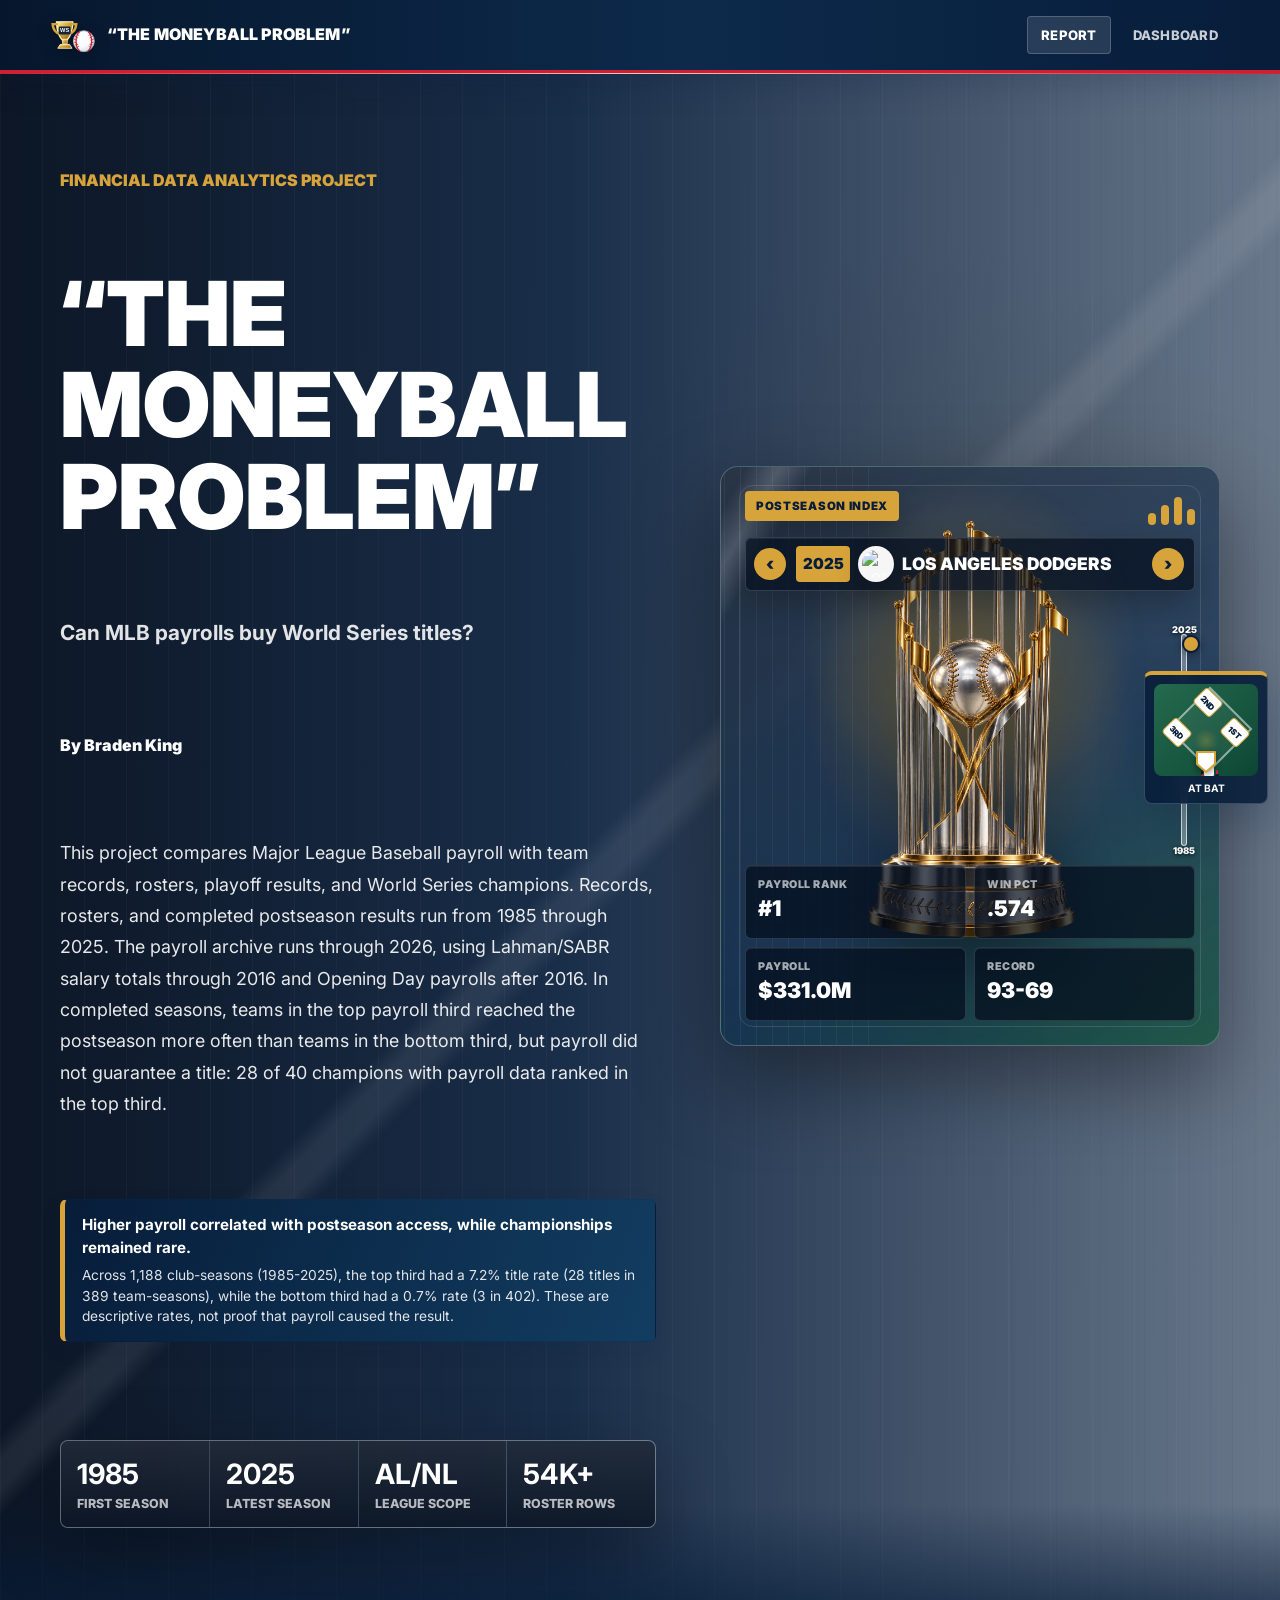
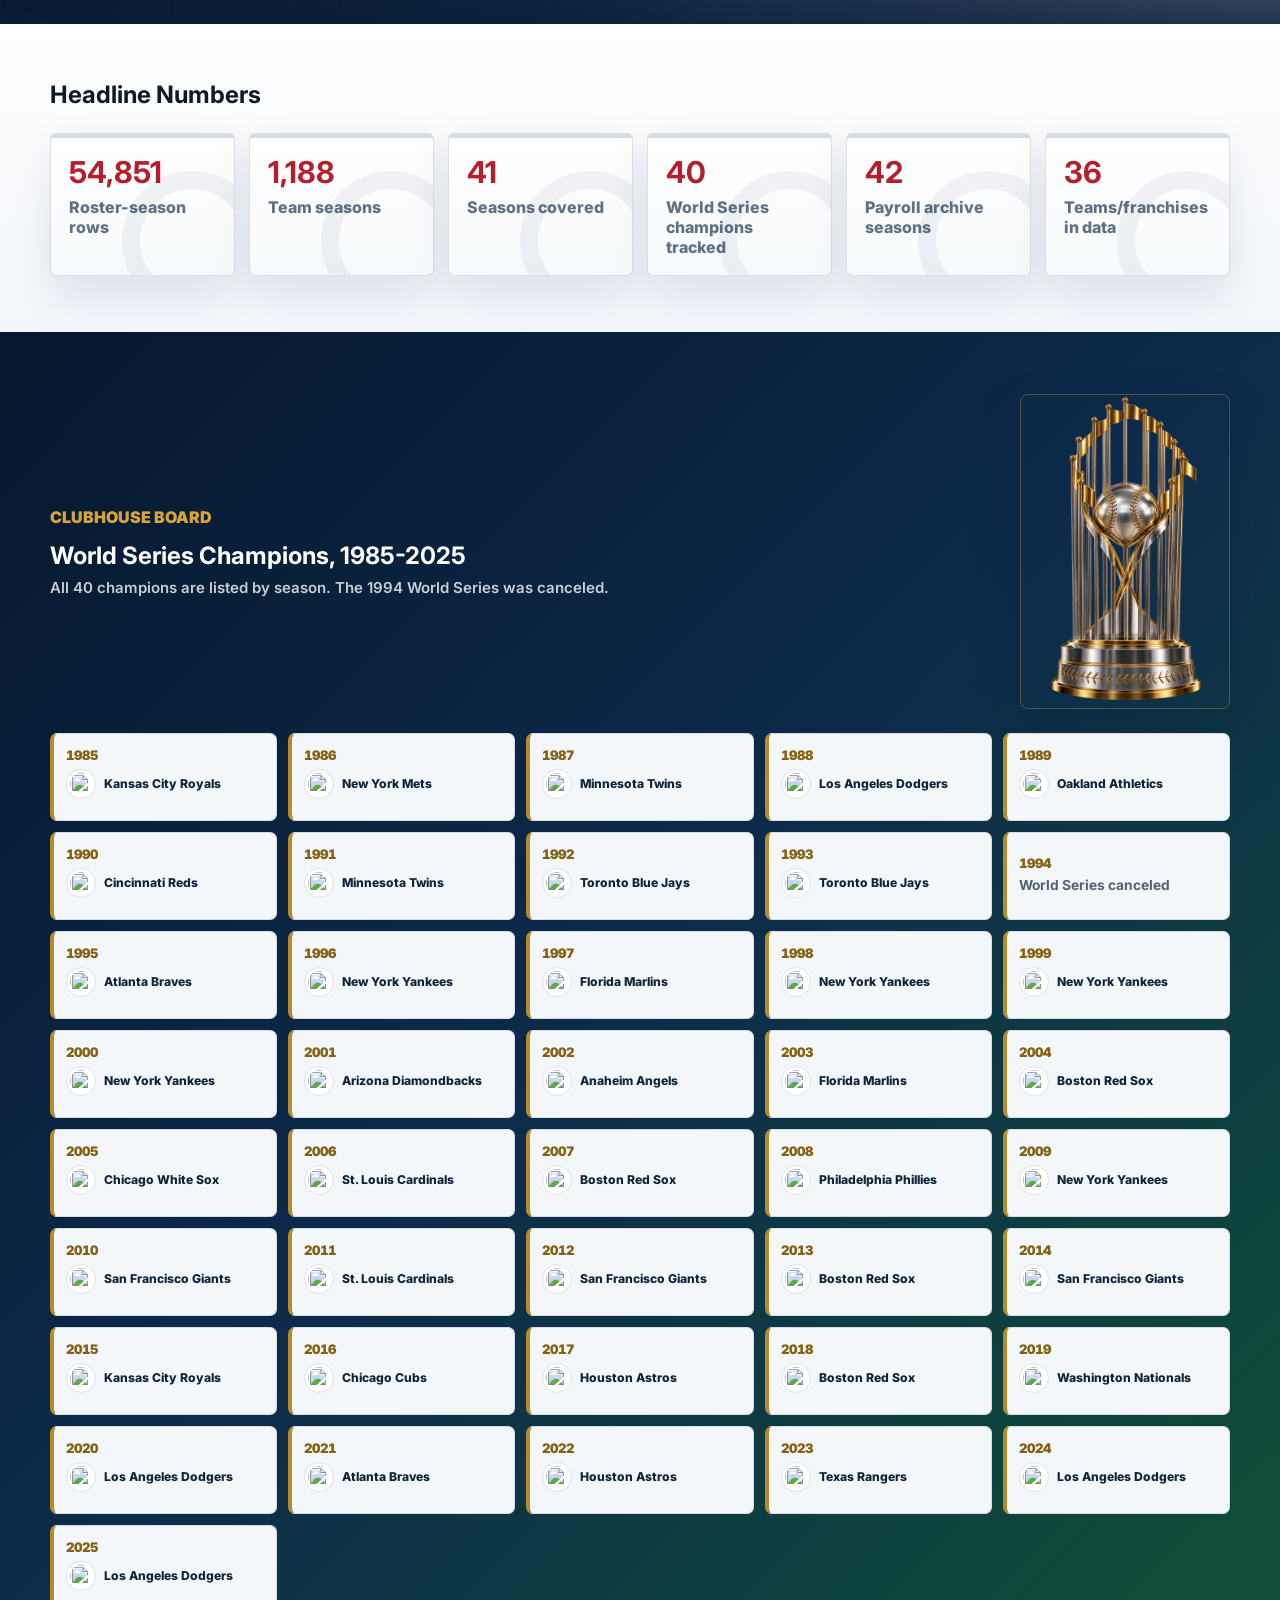
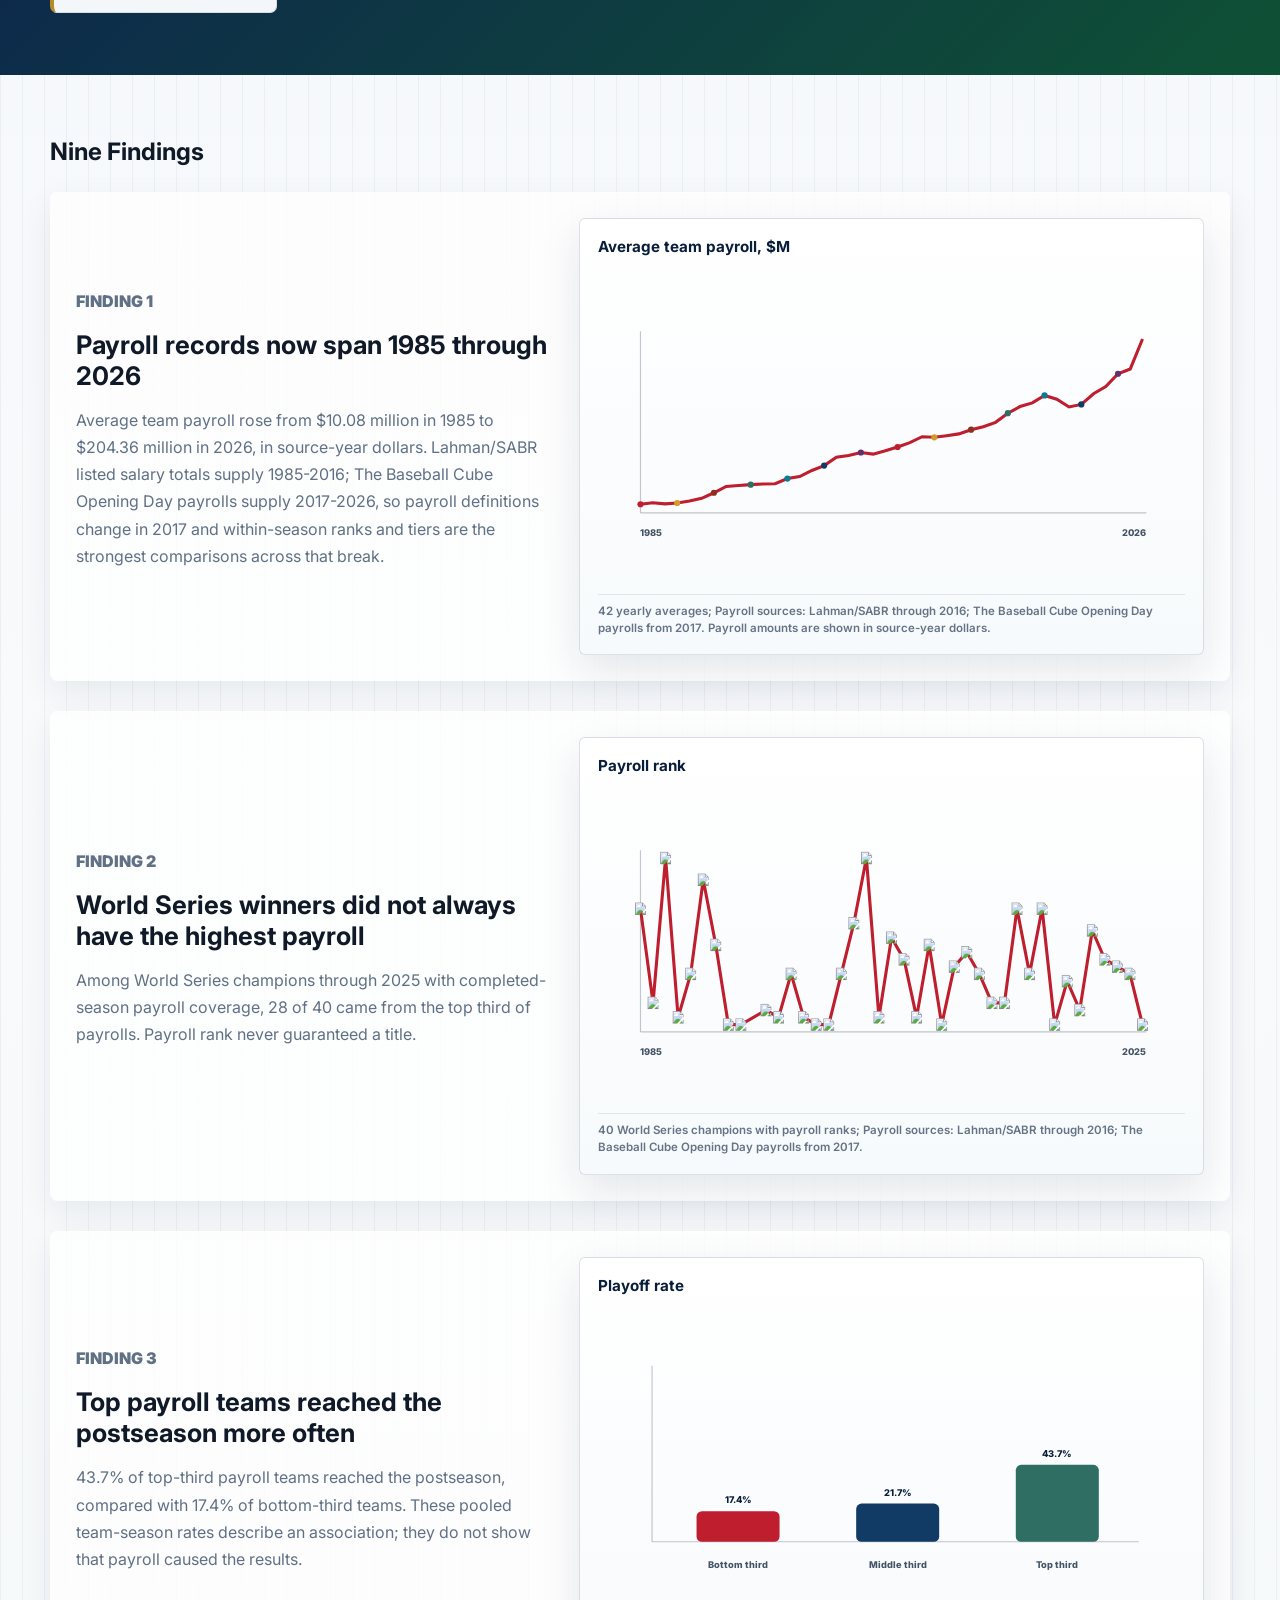
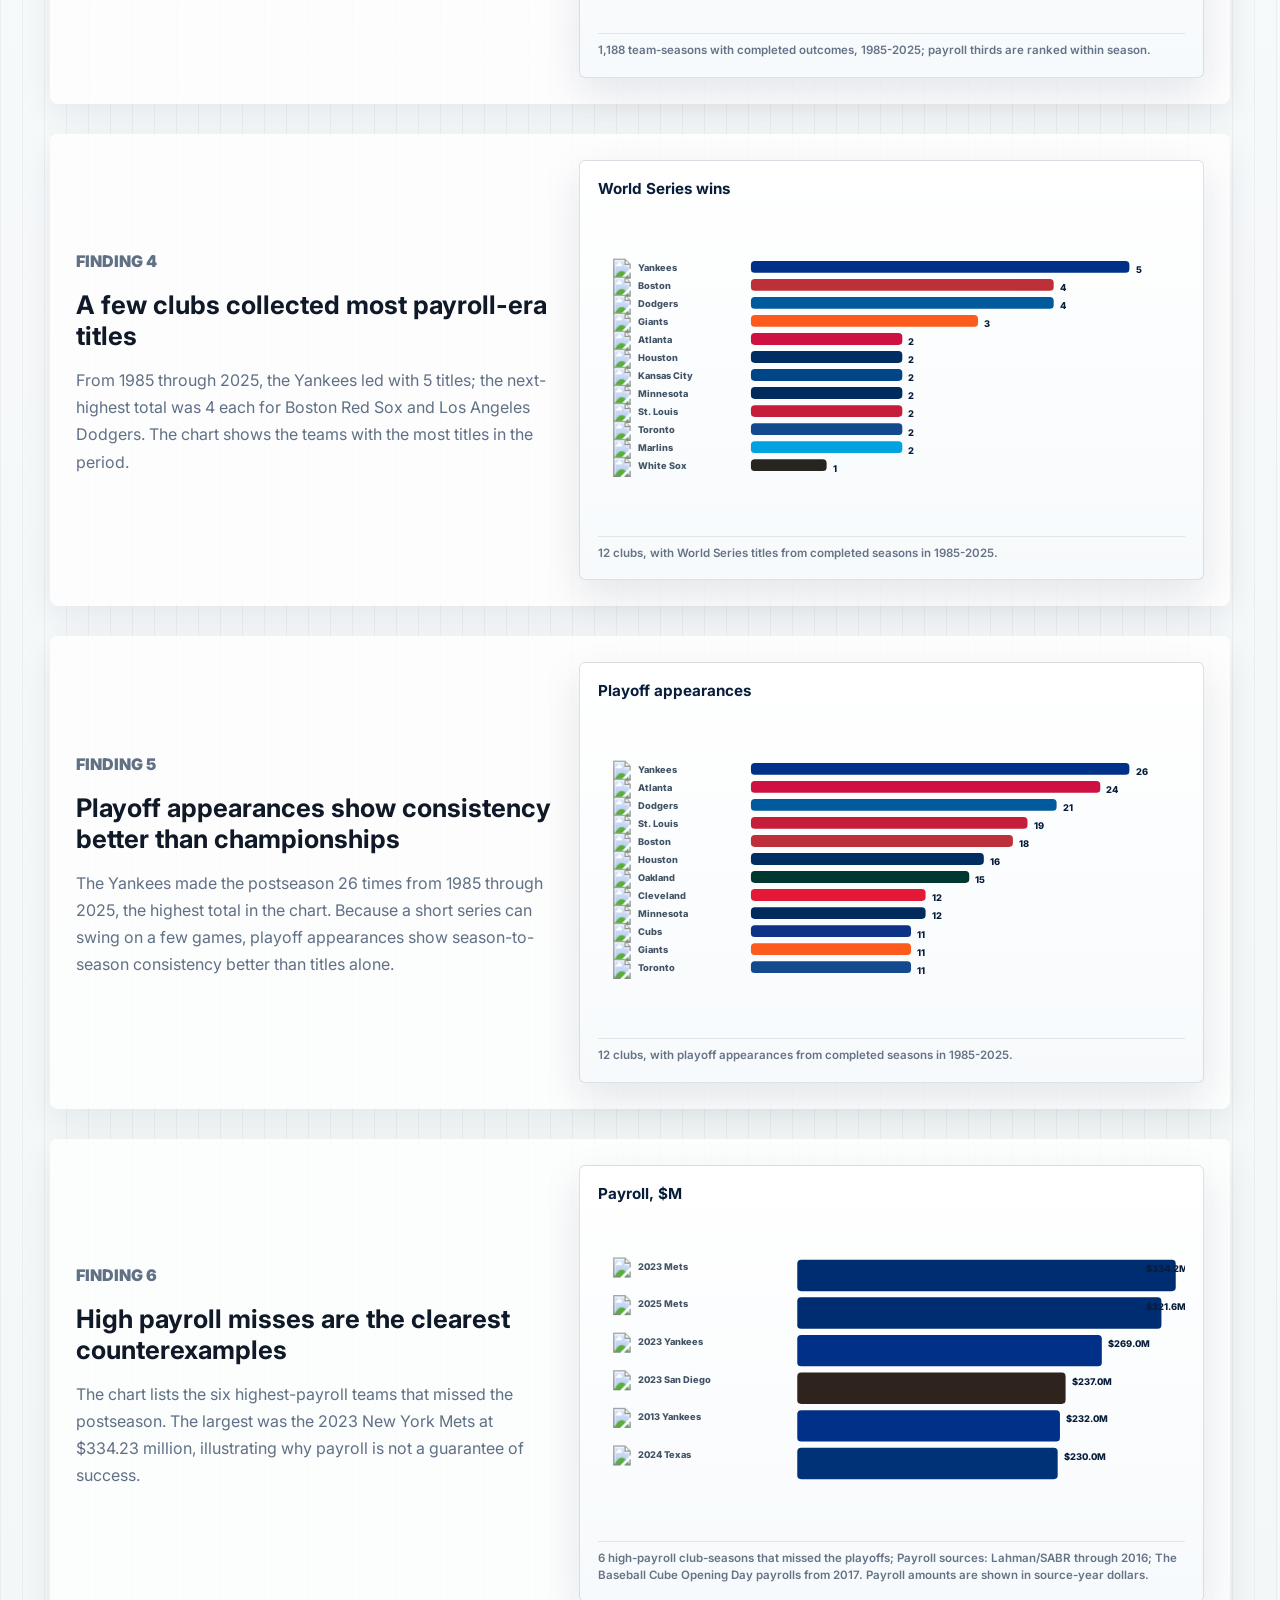
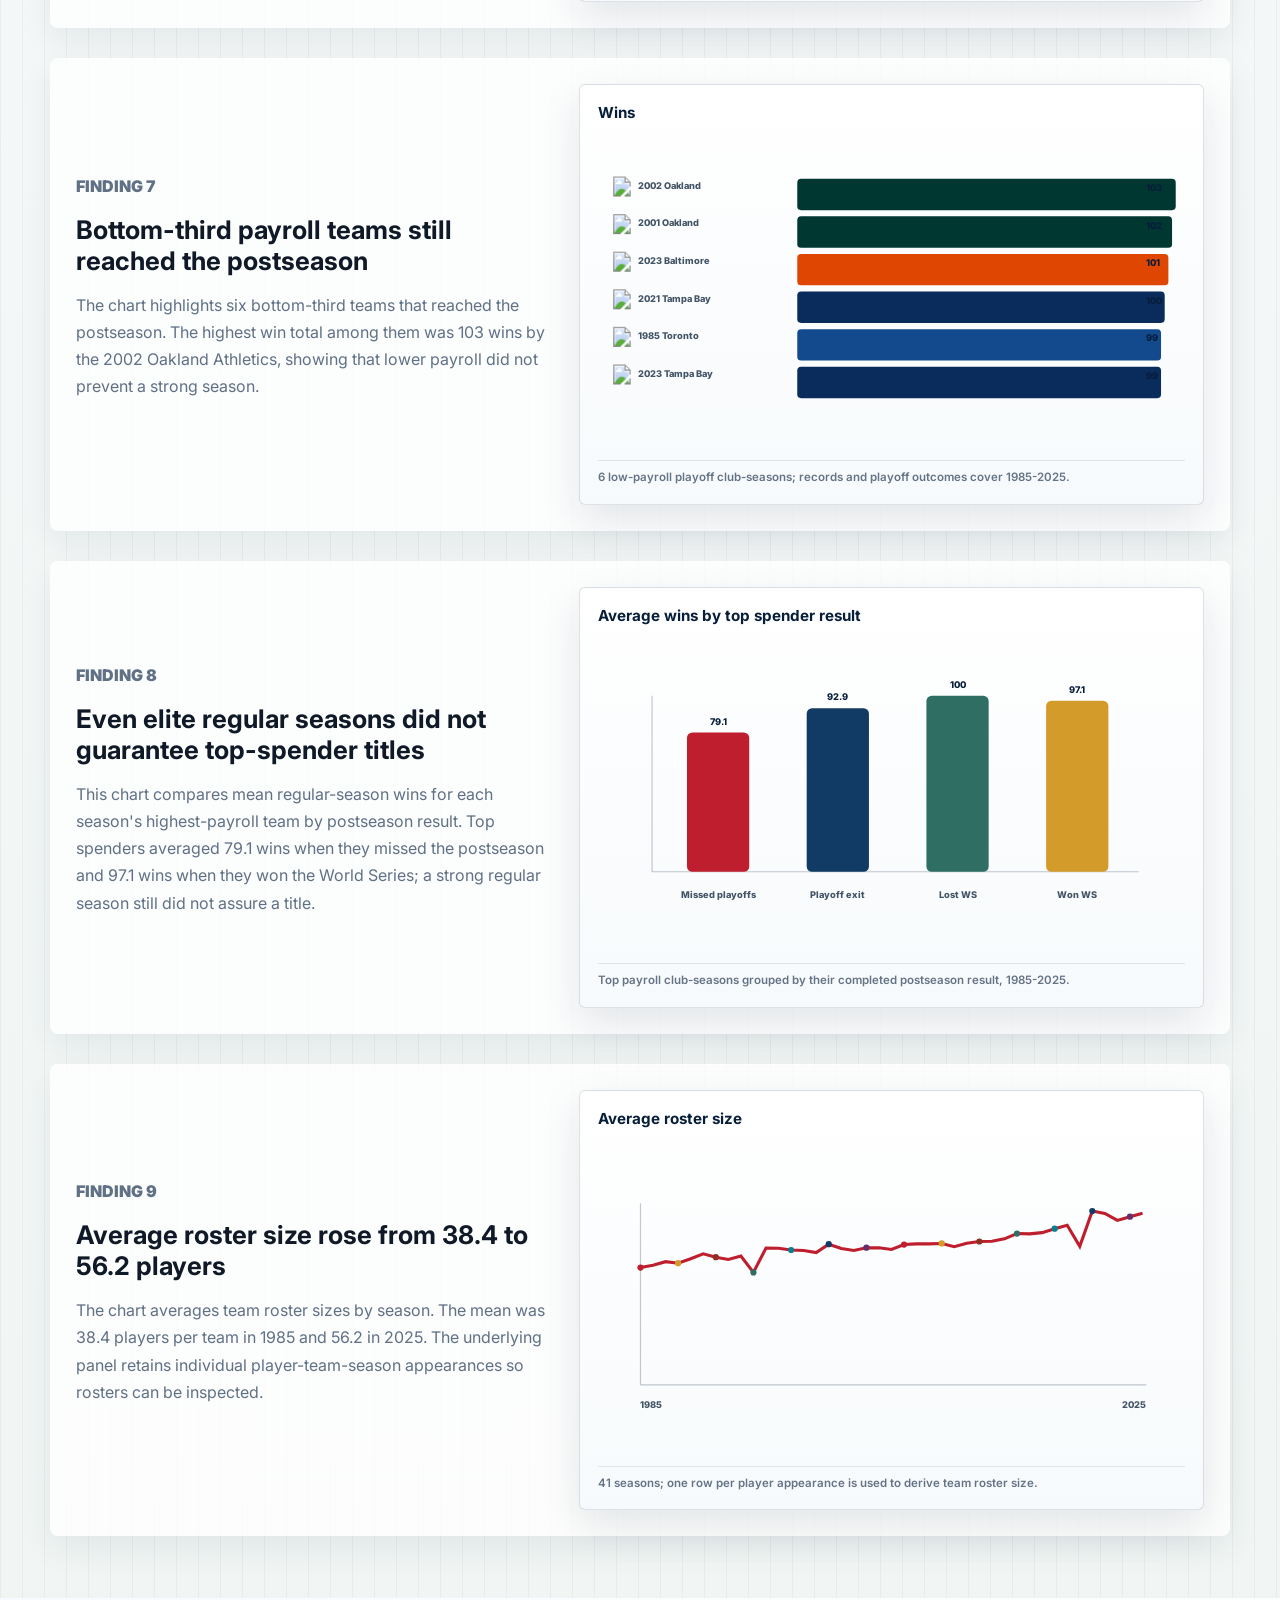
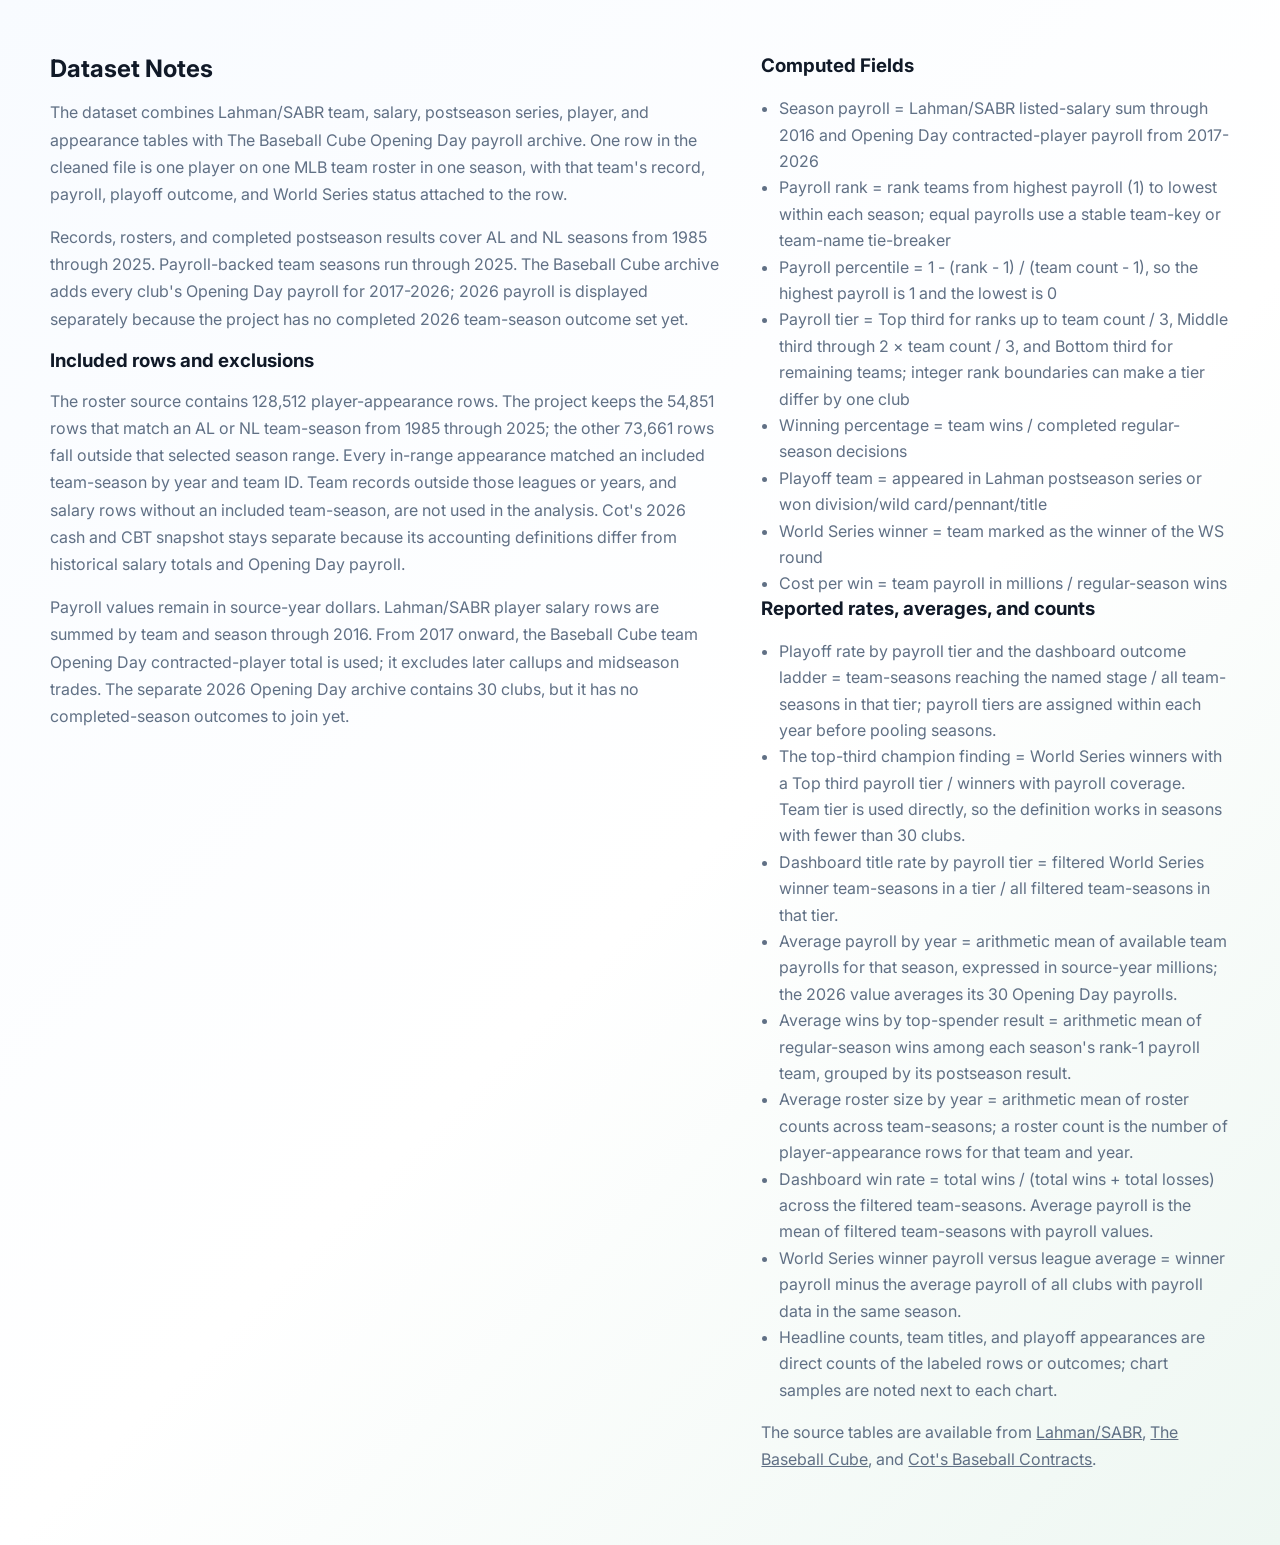
==== commit 99f87edc: "Complete FDA website assignment requirements" ====
--- a/index.html
+++ b/index.html
@@ -39,7 +39,7 @@
         <p class="page-subtitle">Can MLB payrolls buy World Series titles?</p>
         <p class="byline">By Braden King</p>
         <p class="summary">
-          This project compares Major League Baseball payroll with team records, rosters, playoff results, and World Series champions. Records, rosters, and completed postseason results run from 1985 through 2025. The payroll archive runs through 2026, using Lahman/SABR salary totals through 2016 and Opening Day payrolls after 2016.
+          This project compares Major League Baseball payroll with team records, rosters, playoff results, and World Series champions. Records, rosters, and completed postseason results run from 1985 through 2025. The payroll archive runs through 2026, using Lahman/SABR salary totals through 2016 and Opening Day payrolls after 2016. In completed seasons, teams in the top payroll third reached the postseason more often than teams in the bottom third, but payroll did not guarantee a title: 28 of 40 champions with payroll data ranked in the top third.
         </p>
         <aside id="executiveFinding" class="executive-finding report-executive-finding" aria-live="polite"></aside>
         <div class="hero-scoreboard" aria-label="Dataset highlights">
@@ -102,7 +102,7 @@
       </section>
 
       <section class="report-sections section-inner" aria-labelledby="findings-title">
-        <h2 id="findings-title">Eight Findings</h2>
+        <h2 id="findings-title">Nine Findings</h2>
         <div id="reportSections" class="findings-list"></div>
       </section>
 
@@ -116,22 +116,46 @@
             <p>
               Records, rosters, and completed postseason results cover AL and NL seasons from 1985 through 2025. Payroll-backed team seasons run through 2025. The Baseball Cube archive adds every club's Opening Day payroll for 2017-2026; 2026 payroll is displayed separately because the project has no completed 2026 team-season outcome set yet.
             </p>
+            <h3>Included rows and exclusions</h3>
+            <p>
+              The roster source contains 128,512 player-appearance rows. The project keeps the 54,851 rows that match an AL or NL team-season from 1985 through 2025; the other 73,661 rows fall outside that selected season range. Every in-range appearance matched an included team-season by year and team ID. Team records outside those leagues or years, and salary rows without an included team-season, are not used in the analysis. Cot's 2026 cash and CBT snapshot stays separate because its accounting definitions differ from historical salary totals and Opening Day payroll.
+            </p>
+            <p>
+              Payroll values remain in source-year dollars. Lahman/SABR player salary rows are summed by team and season through 2016. From 2017 onward, the Baseball Cube team Opening Day contracted-player total is used; it excludes later callups and midseason trades. The separate 2026 Opening Day archive contains 30 clubs, but it has no completed-season outcomes to join yet.
+            </p>
           </div>
           <div>
             <h3>Computed Fields</h3>
             <ul class="clean-list">
               <li>Season payroll = Lahman/SABR listed-salary sum through 2016 and Opening Day contracted-player payroll from 2017-2026</li>
-              <li>Payroll rank = team payroll rank within that season</li>
-              <li>Payroll percentile = payroll rank converted to a 0-1 within-season scale</li>
+              <li>Payroll rank = rank teams from highest payroll (1) to lowest within each season; equal payrolls use a stable team-key or team-name tie-breaker</li>
+              <li>Payroll percentile = 1 - (rank - 1) / (team count - 1), so the highest payroll is 1 and the lowest is 0</li>
+              <li>Payroll tier = Top third for ranks up to team count / 3, Middle third through 2 × team count / 3, and Bottom third for remaining teams; integer rank boundaries can make a tier differ by one club</li>
               <li>Winning percentage = team wins / completed regular-season decisions</li>
               <li>Playoff team = appeared in Lahman postseason series or won division/wild card/pennant/title</li>
               <li>World Series winner = team marked as the winner of the WS round</li>
+              <li>Cost per win = team payroll in millions / regular-season wins</li>
             </ul>
+            <h3>Reported rates, averages, and counts</h3>
+            <ul class="clean-list">
+              <li>Playoff rate by payroll tier and the dashboard outcome ladder = team-seasons reaching the named stage / all team-seasons in that tier; payroll tiers are assigned within each year before pooling seasons.</li>
+              <li>The top-third champion finding = World Series winners with a Top third payroll tier / winners with payroll coverage. Team tier is used directly, so the definition works in seasons with fewer than 30 clubs.</li>
+              <li>Dashboard title rate by payroll tier = filtered World Series winner team-seasons in a tier / all filtered team-seasons in that tier.</li>
+              <li>Average payroll by year = arithmetic mean of available team payrolls for that season, expressed in source-year millions; the 2026 value averages its 30 Opening Day payrolls.</li>
+              <li>Average wins by top-spender result = arithmetic mean of regular-season wins among each season's rank-1 payroll team, grouped by its postseason result.</li>
+              <li>Average roster size by year = arithmetic mean of roster counts across team-seasons; a roster count is the number of player-appearance rows for that team and year.</li>
+              <li>Dashboard win rate = total wins / (total wins + total losses) across the filtered team-seasons. Average payroll is the mean of filtered team-seasons with payroll values.</li>
+              <li>World Series winner payroll versus league average = winner payroll minus the average payroll of all clubs with payroll data in the same season.</li>
+              <li>Headline counts, team titles, and playoff appearances are direct counts of the labeled rows or outcomes; chart samples are noted next to each chart.</li>
+            </ul>
+            <p>
+              The source tables are available from <a href="https://github.com/cbwinslow/lahman-database-csv" target="_blank" rel="noreferrer">Lahman/SABR</a>, <a href="https://www.thebaseballcube.com/content/payroll/" target="_blank" rel="noreferrer">The Baseball Cube</a>, and <a href="https://legacy.baseballprospectus.com/compensation/cots/" target="_blank" rel="noreferrer">Cot's Baseball Contracts</a>.
+            </p>
           </div>
         </div>
       </section>
     </main>
 
-    <script src="assets/report.js?v=20261001-23"></script>
+    <script src="assets/report.js?v=20261002-24"></script>
   </body>
 </html>
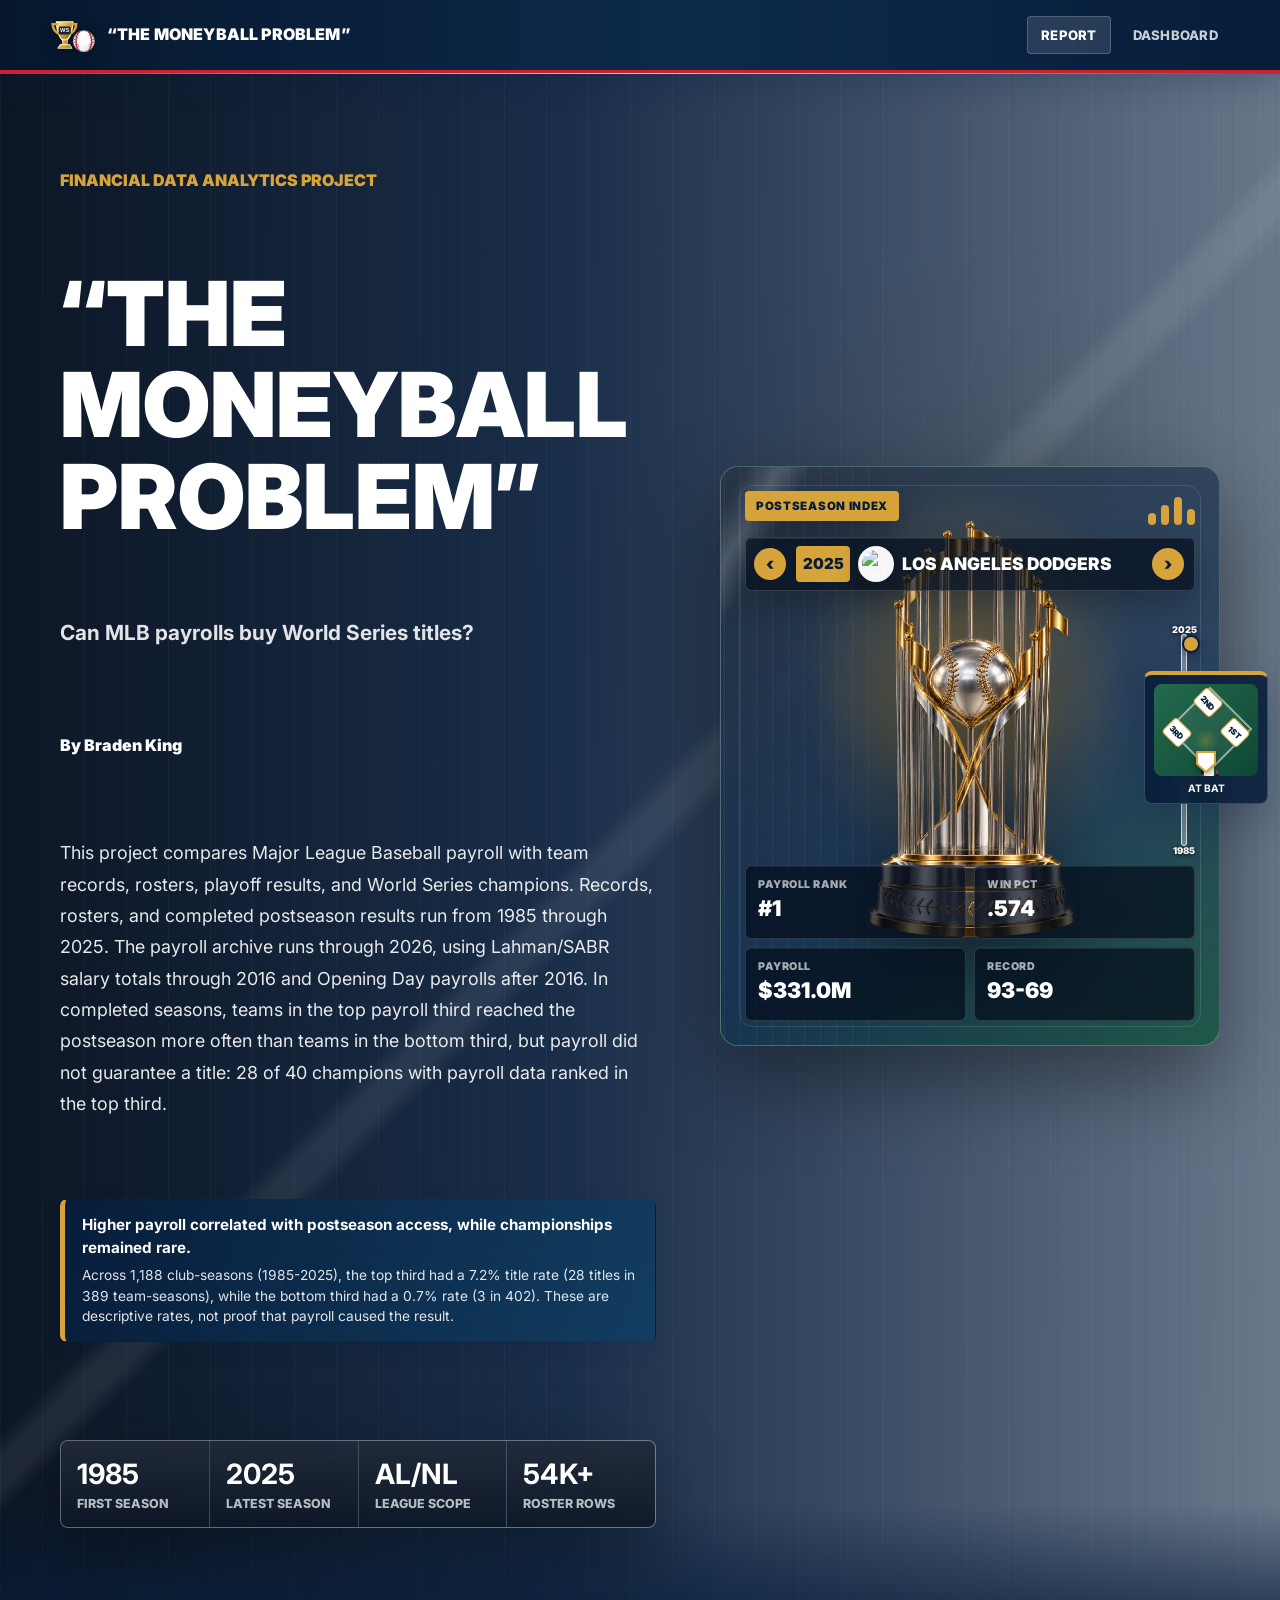
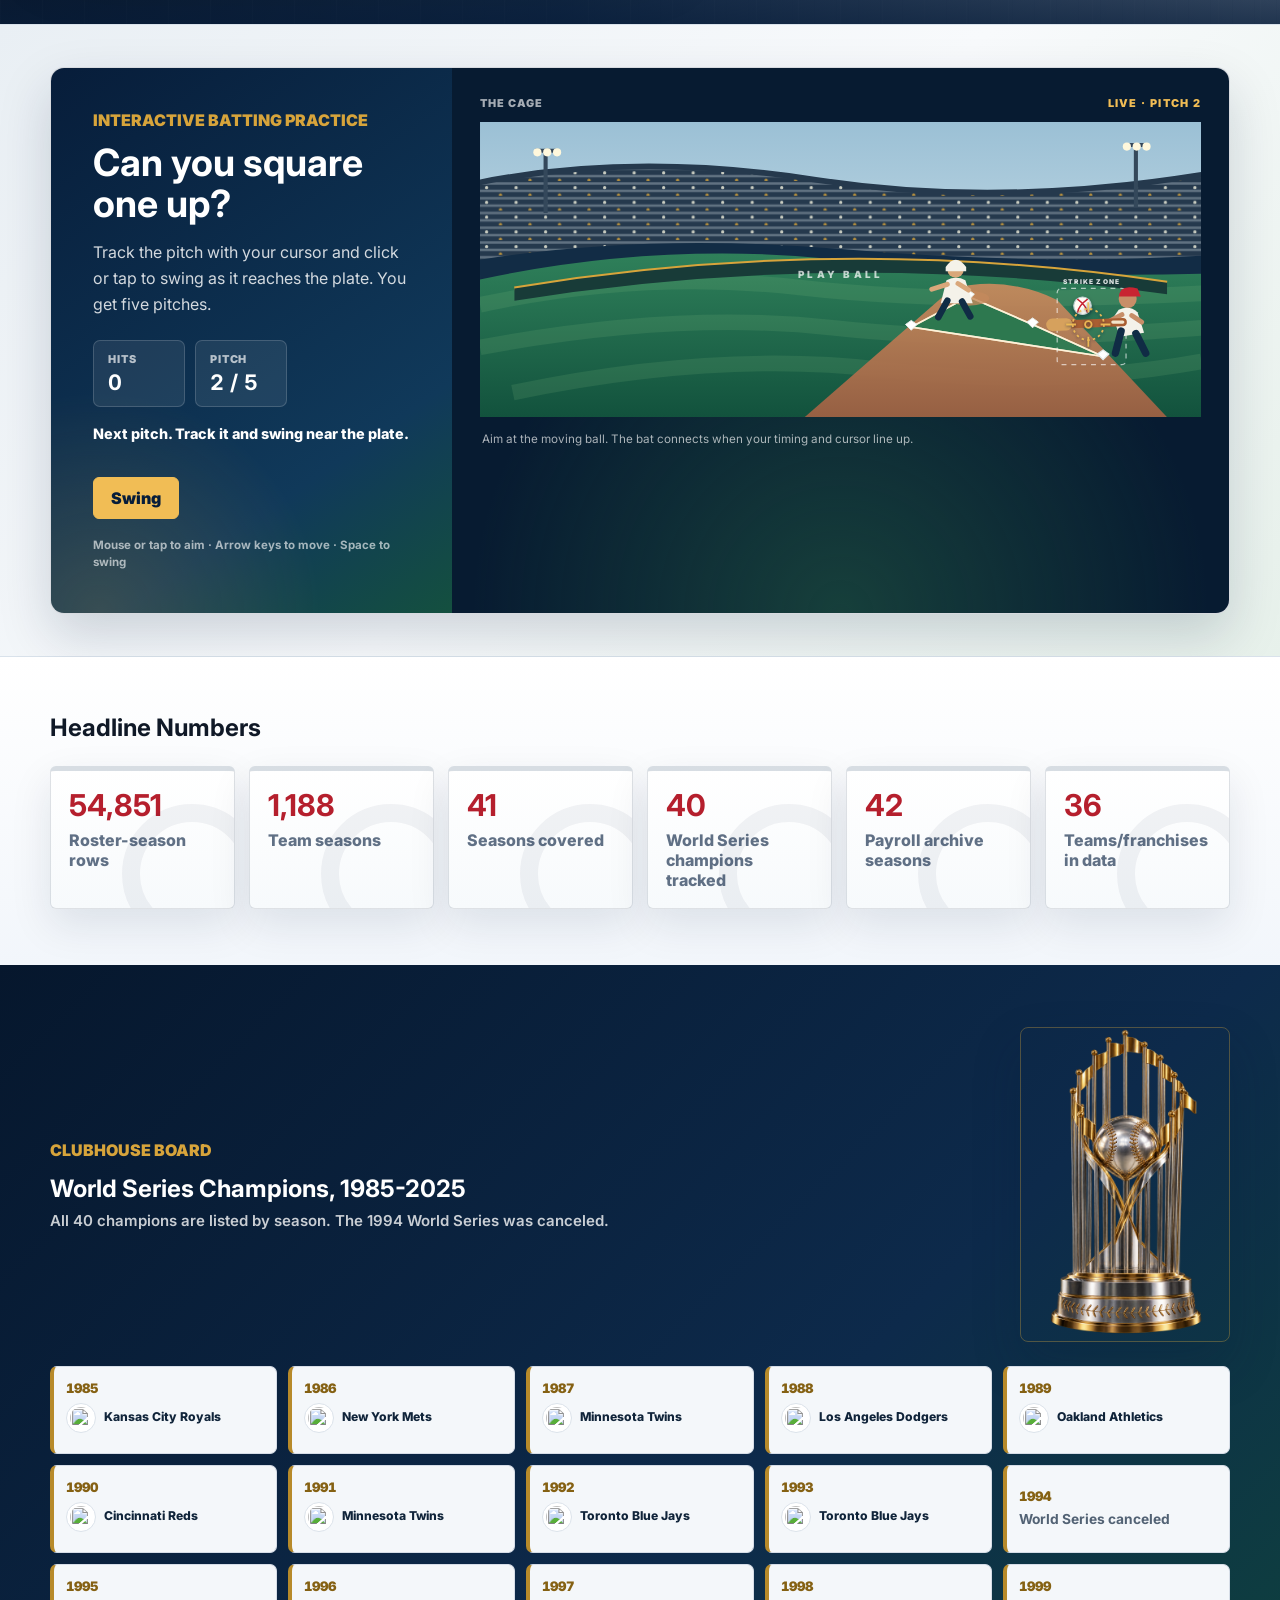
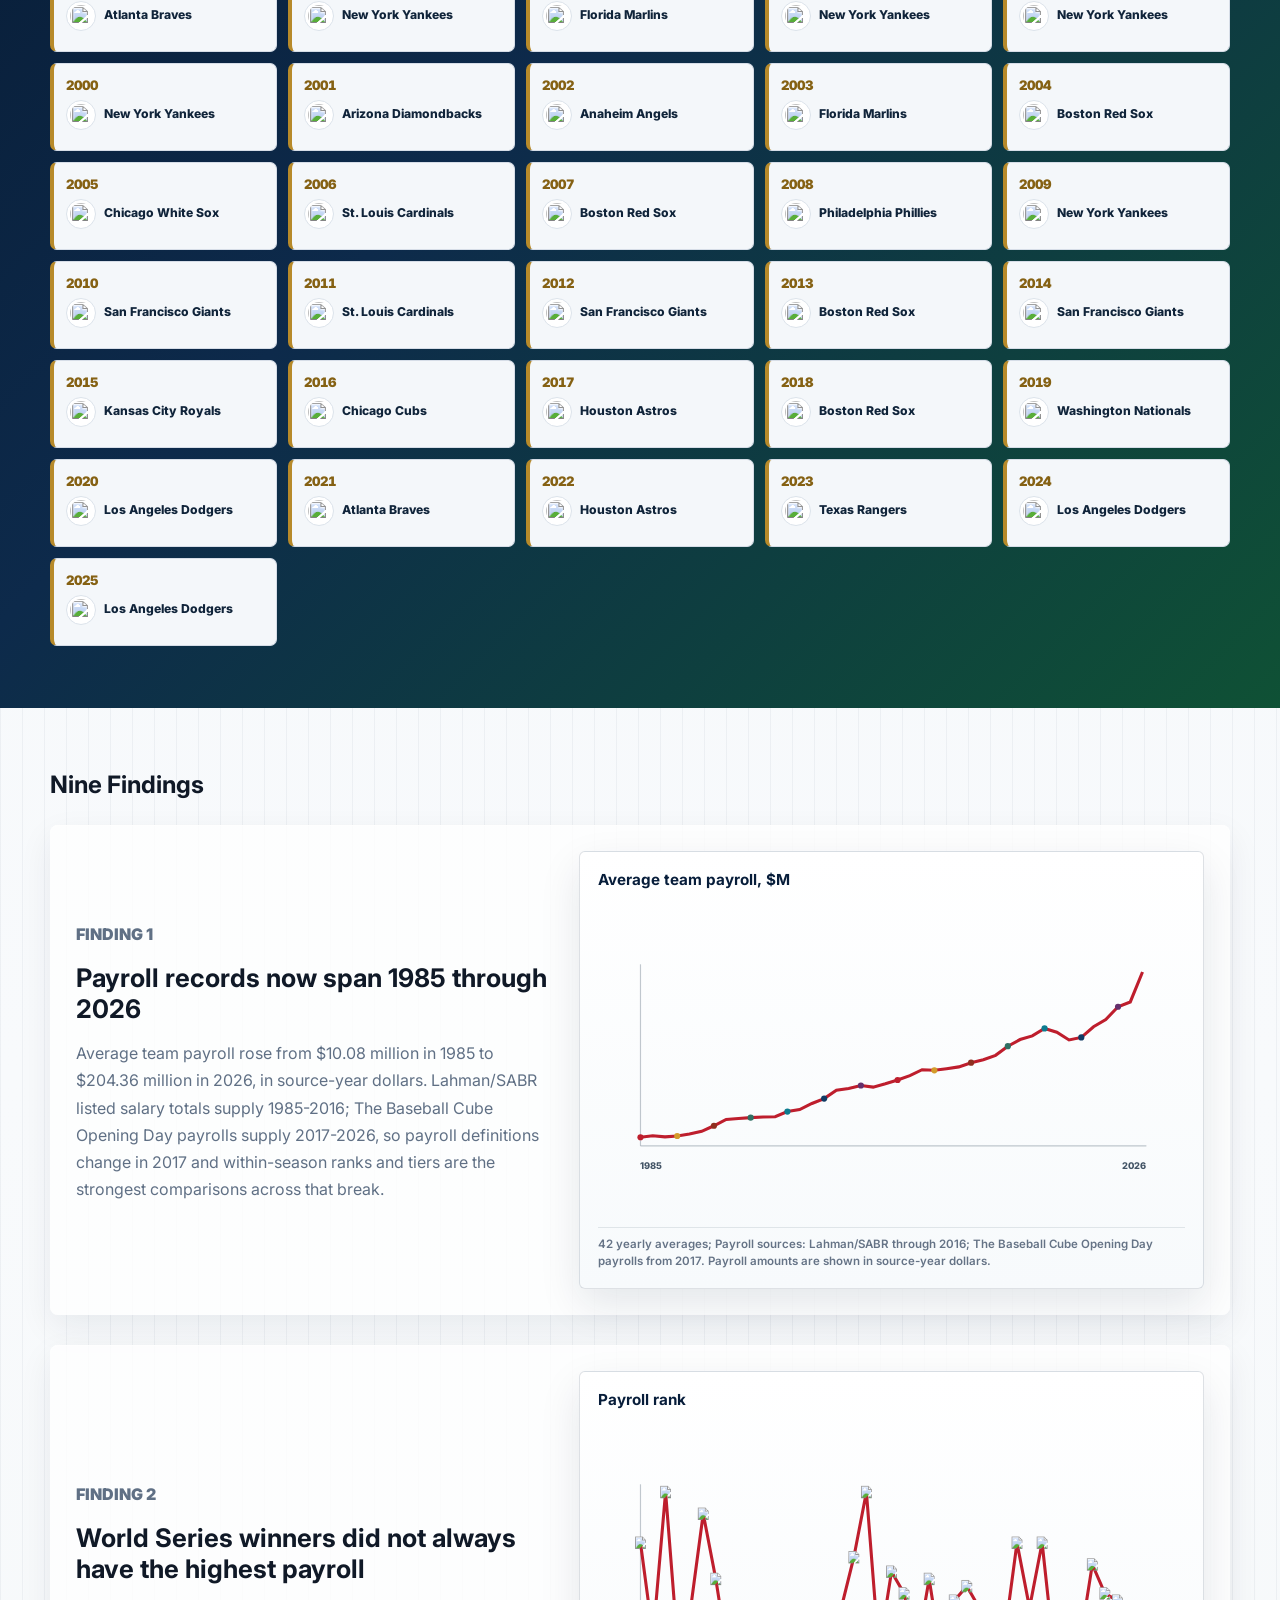
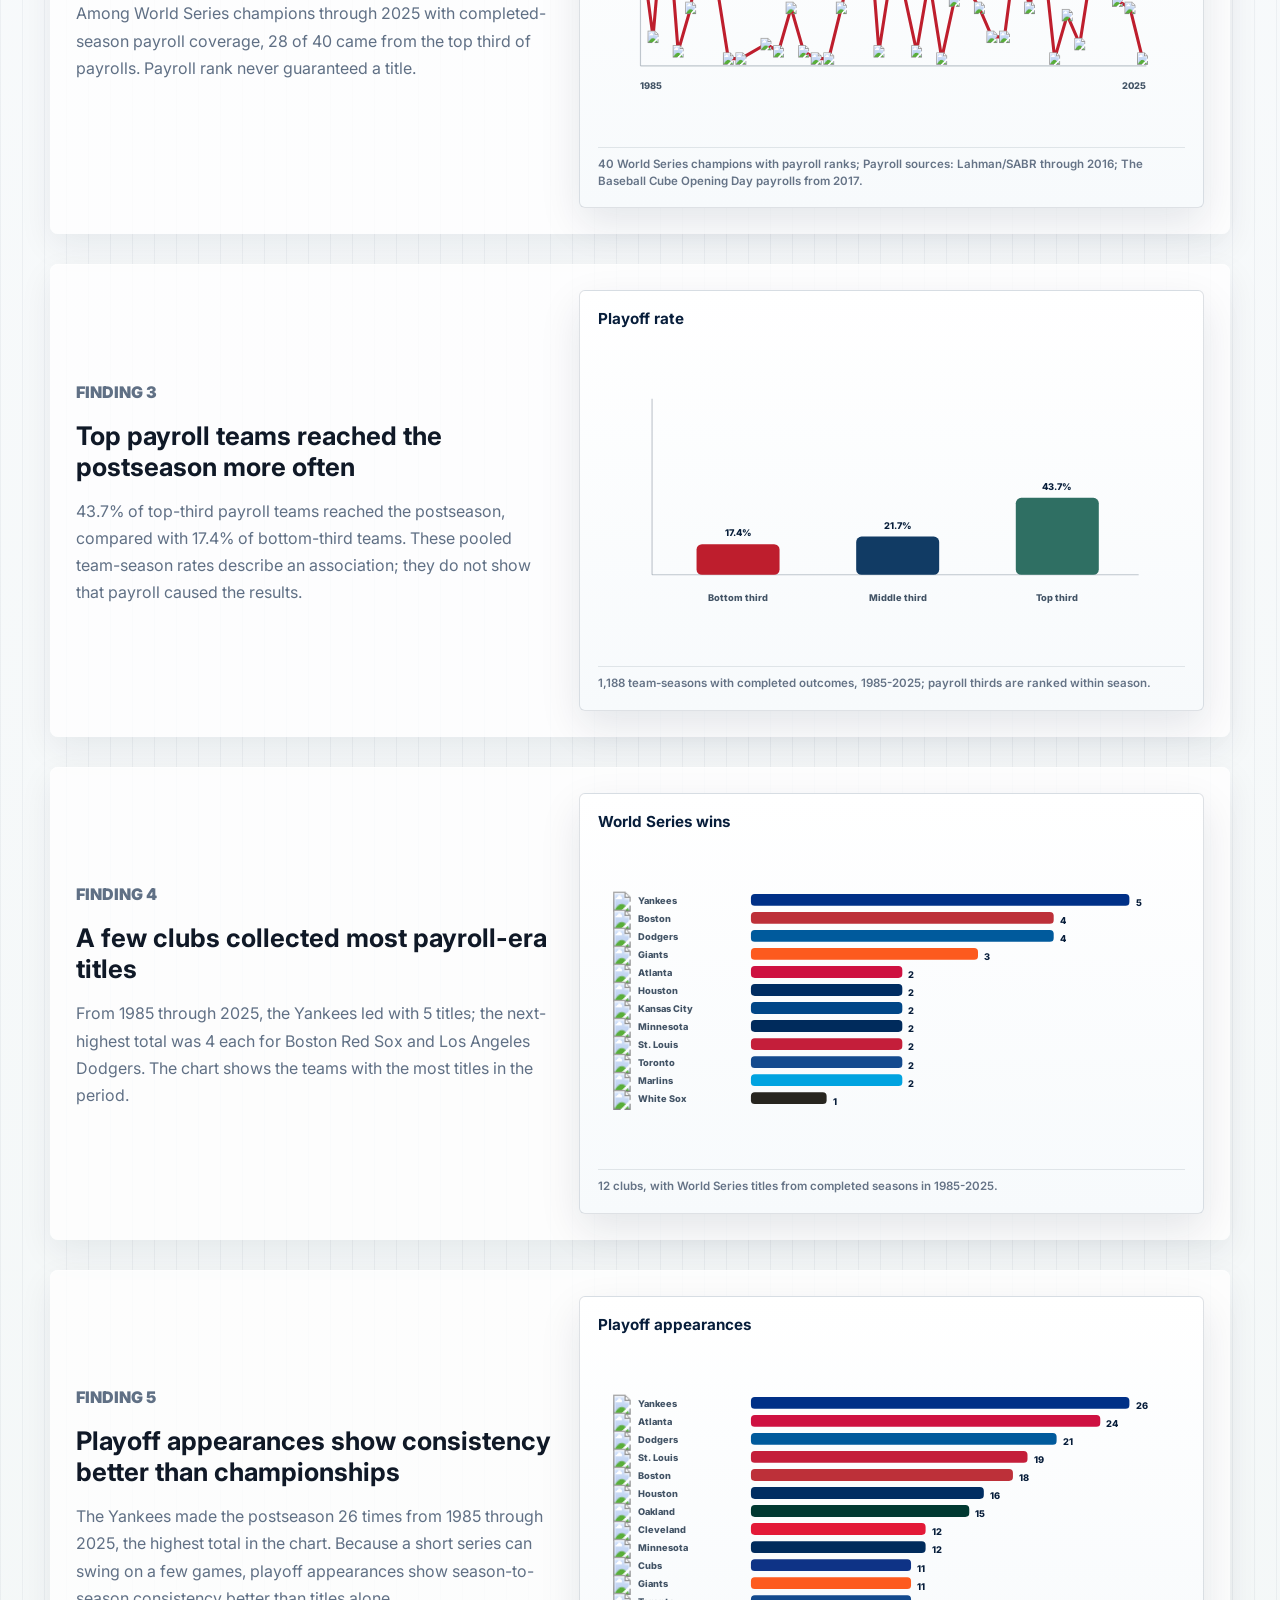
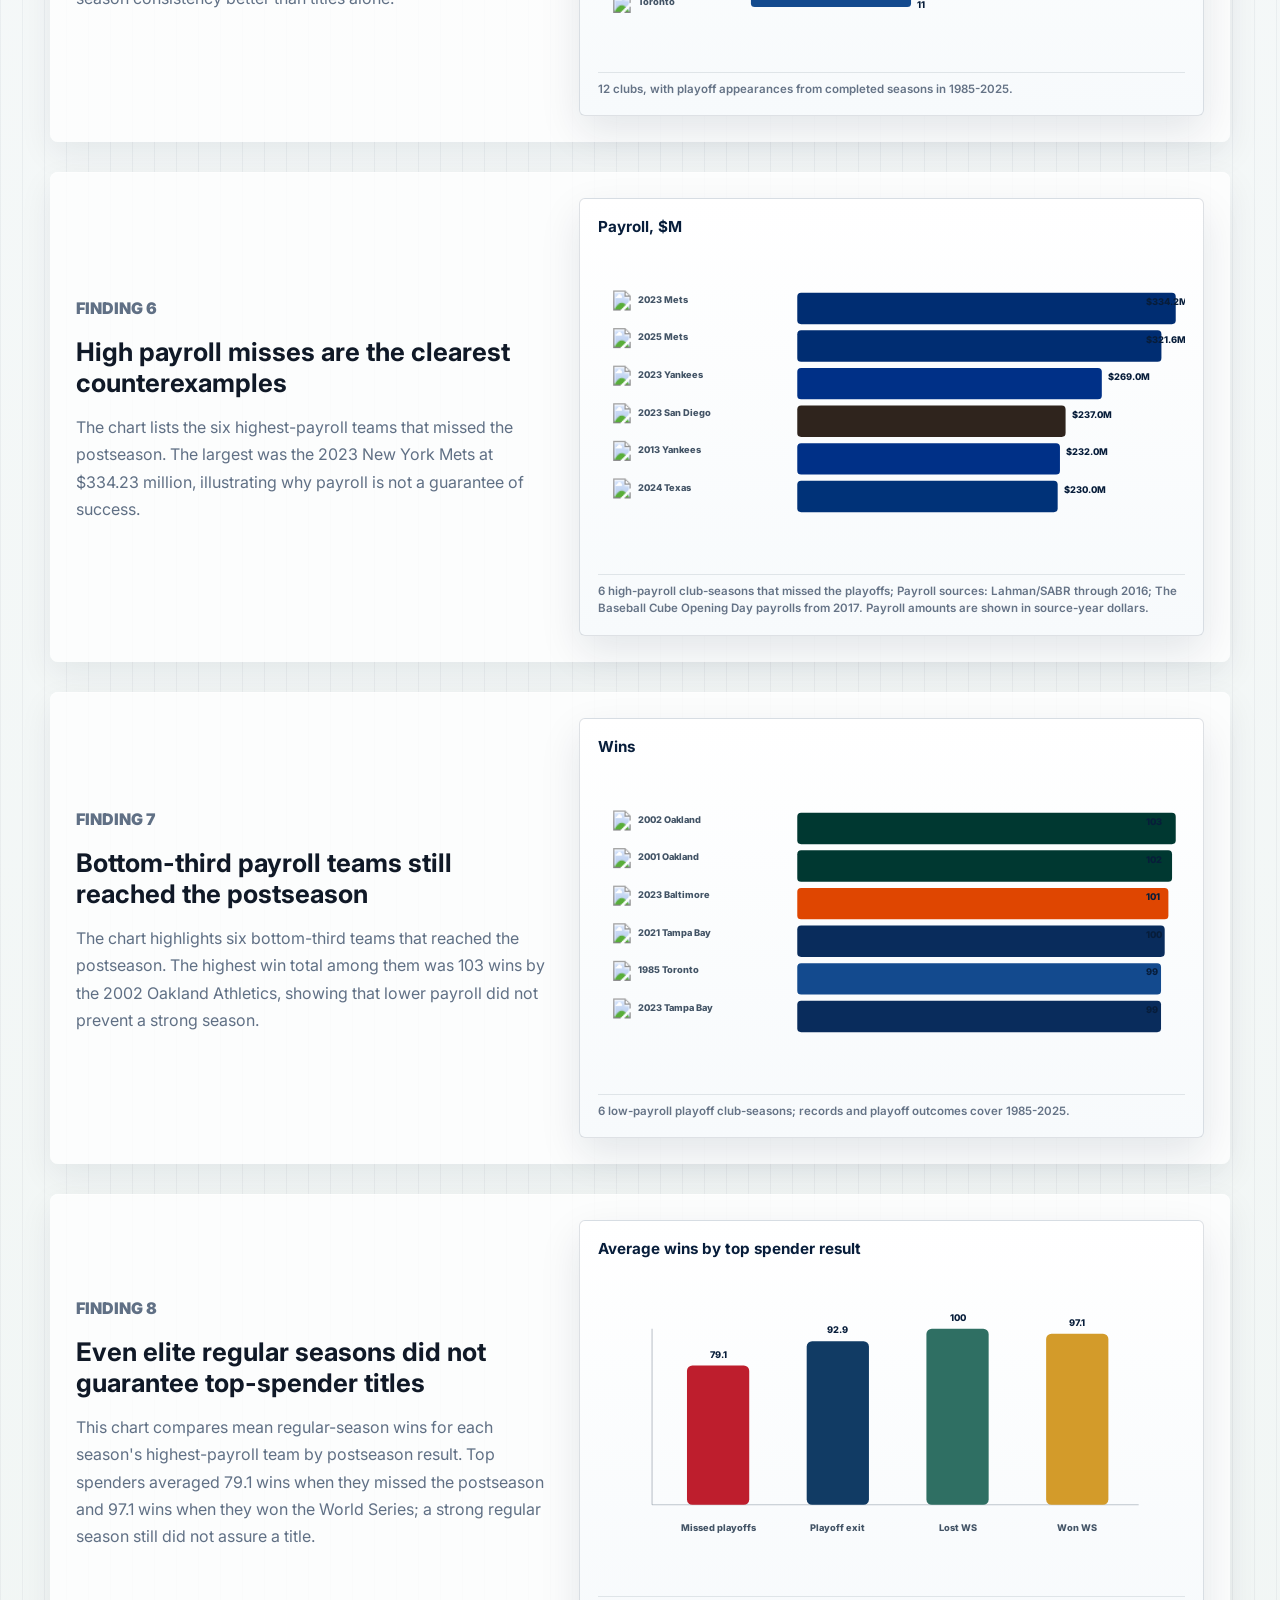
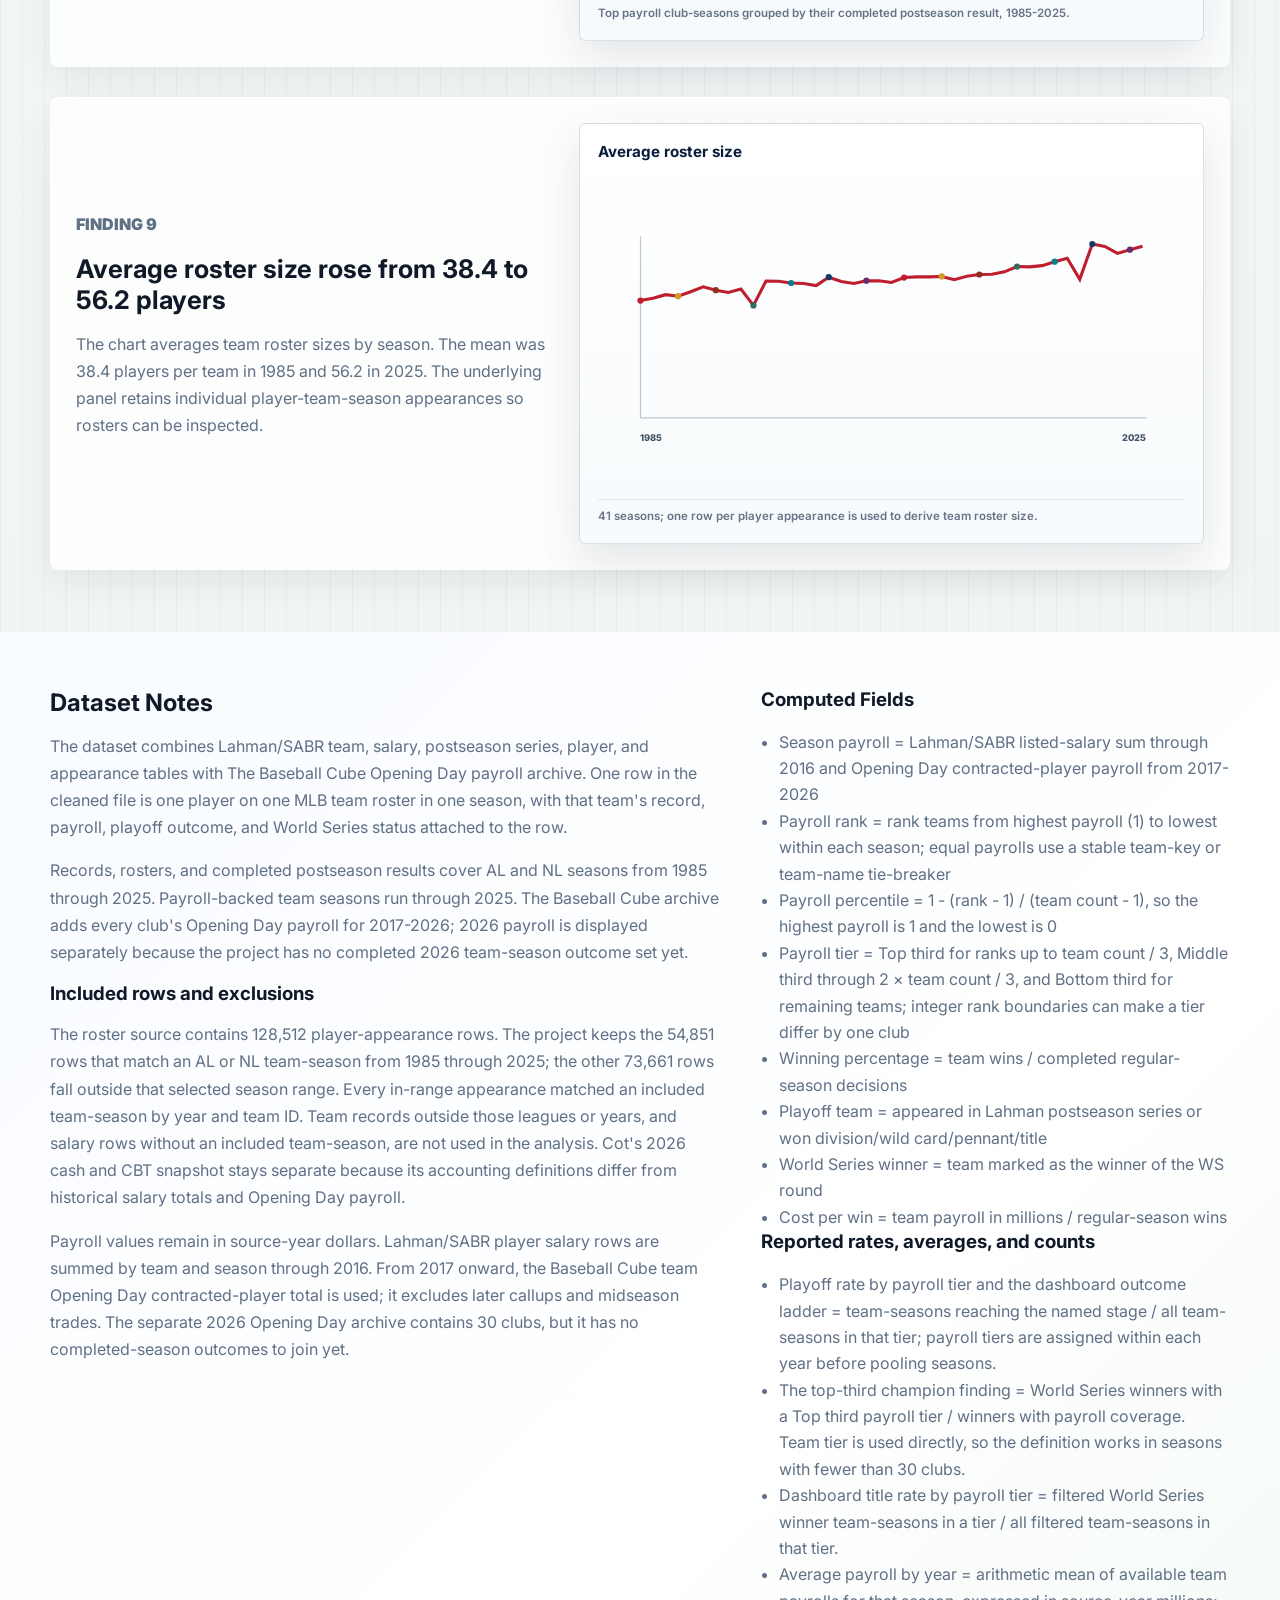
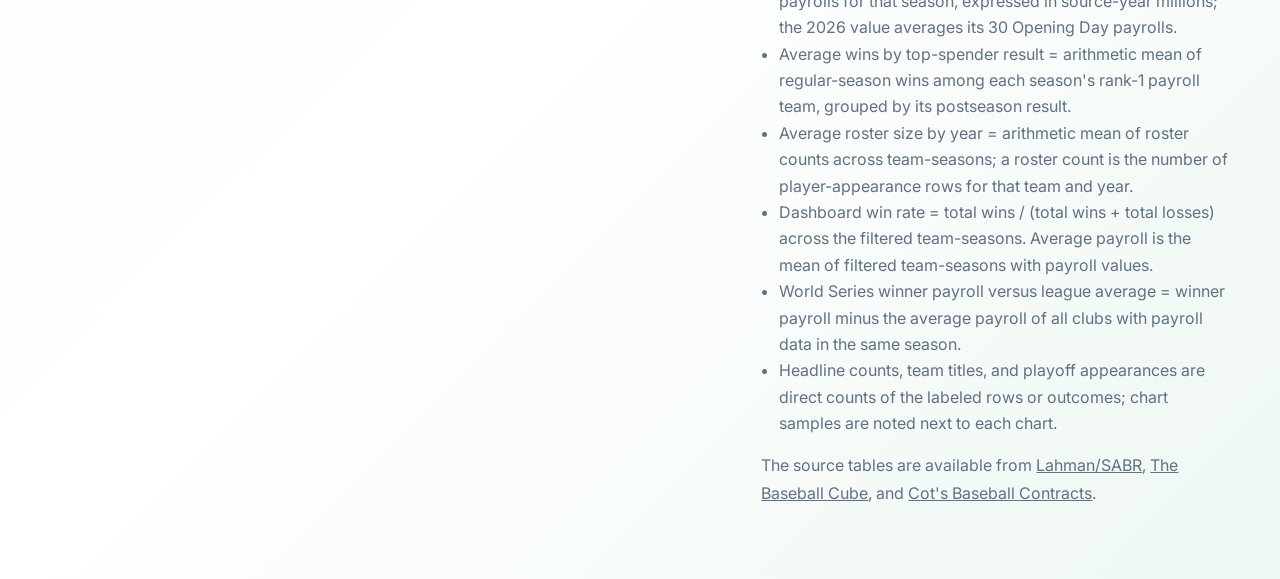
==== commit 1032bc5c: "Add interactive batting practice to report page" ====
--- a/index.html
+++ b/index.html
@@ -7,7 +7,7 @@
     <link rel="preconnect" href="https://fonts.googleapis.com">
     <link rel="preconnect" href="https://fonts.gstatic.com" crossorigin>
     <link href="https://fonts.googleapis.com/css2?family=Inter:wght@400;600;700;800&family=Libre+Baskerville:wght@700&display=swap" rel="stylesheet">
-    <link rel="stylesheet" href="assets/styles.css?v=20261001-25">
+    <link rel="stylesheet" href="assets/styles.css?v=20261002-26">
   </head>
   <body>
     <nav class="site-nav">
@@ -80,6 +80,109 @@
     </header>
 
     <main>
+      <section class="practice-band" aria-labelledby="practice-title">
+        <div class="section-inner">
+          <div class="practice-card">
+            <div class="practice-copy">
+              <p class="eyebrow">Interactive batting practice</p>
+              <h2 id="practice-title">Can you square one up?</h2>
+              <p>Track the pitch with your cursor and click or tap to swing as it reaches the plate. You get five pitches.</p>
+              <div class="practice-scoreboard" aria-label="Batting practice score">
+                <div><span>Hits</span><strong id="practiceHits">0</strong></div>
+                <div><span>Pitch</span><strong id="practicePitch">1 / 5</strong></div>
+              </div>
+              <p id="practiceMessage" class="practice-message" aria-live="polite">Move your cursor over the ball, then swing near the plate.</p>
+              <div class="practice-actions">
+                <button id="practiceSwing" class="practice-swing-button" type="button">Swing</button>
+                <button id="practiceReplay" class="practice-replay-button" type="button" hidden>Play again</button>
+              </div>
+              <p class="practice-help">Mouse or tap to aim · Arrow keys to move · Space to swing</p>
+            </div>
+            <div class="practice-stage">
+              <div class="practice-stage-heading">
+                <span>THE CAGE</span>
+                <span id="practiceRoundStatus">LIVE · PITCH 1</span>
+              </div>
+              <svg id="practiceScene" viewBox="0 0 880 360" role="application" tabindex="0" aria-label="Interactive batting practice. Move the cursor to the ball and click to swing. Use arrow keys to aim and Space to swing.">
+                <defs>
+                  <linearGradient id="practiceSky" x2="0" y2="1">
+                    <stop offset="0" stop-color="#9bc0d5"></stop>
+                    <stop offset="1" stop-color="#e2edf1"></stop>
+                  </linearGradient>
+                  <linearGradient id="practiceGrass" x2="0" y2="1">
+                    <stop offset="0" stop-color="#2f805a"></stop>
+                    <stop offset="1" stop-color="#12523d"></stop>
+                  </linearGradient>
+                  <linearGradient id="practiceDirt" x2="0" y2="1">
+                    <stop offset="0" stop-color="#c58a5d"></stop>
+                    <stop offset="1" stop-color="#9d6043"></stop>
+                  </linearGradient>
+                  <pattern id="practiceSeats" width="36" height="18" patternUnits="userSpaceOnUse">
+                    <path d="M0 3h36M0 12h36" stroke="#d5e0e5" stroke-opacity=".34" stroke-width="3"></path>
+                    <circle cx="8" cy="8" r="2" fill="#f4f2df" fill-opacity=".8"></circle>
+                    <circle cx="25" cy="17" r="2" fill="#d7a43b" fill-opacity=".8"></circle>
+                  </pattern>
+                  <filter id="practiceBallShadow" x="-80%" y="-80%" width="260%" height="260%">
+                    <feDropShadow dx="0" dy="3" stdDeviation="3" flood-color="#06162c" flood-opacity=".45"></feDropShadow>
+                  </filter>
+                </defs>
+                <rect width="880" height="360" fill="url(#practiceSky)"></rect>
+                <path d="M0 70Q190 33 410 67T880 61V178H0Z" fill="#25394d"></path>
+                <path d="M0 77Q190 40 410 74T880 68V171H0Z" fill="url(#practiceSeats)"></path>
+                <path d="M0 168Q205 135 440 155T880 163V192Q440 176 0 202Z" fill="#122c45"></path>
+                <g class="practice-lights" fill="#fff8dc">
+                  <path d="M80 35v76M67 35h26M800 28v76M786 28h28" stroke="#34485b" stroke-width="5"></path>
+                  <circle cx="70" cy="37" r="5"></circle><circle cx="82" cy="37" r="5"></circle><circle cx="94" cy="37" r="5"></circle>
+                  <circle cx="789" cy="30" r="5"></circle><circle cx="801" cy="30" r="5"></circle><circle cx="813" cy="30" r="5"></circle>
+                </g>
+                <path d="M0 192Q220 145 440 168T880 185V360H0Z" fill="url(#practiceGrass)"></path>
+                <path d="M0 223Q200 180 390 202T880 209M0 275Q240 230 430 251T880 251M40 330Q290 278 490 302T880 292" fill="none" stroke="#8dc28a" stroke-opacity=".14" stroke-width="19"></path>
+                <path d="M42 203Q440 137 838 196" fill="none" stroke="#d7a43b" stroke-width="5"></path>
+                <path d="M42 203Q440 137 838 196V210Q440 154 42 218Z" fill="#183b38"></path>
+                <text x="440" y="190" class="practice-wall-text" text-anchor="middle">PLAY BALL</text>
+                <path d="M396 360L576 203Q642 187 704 217L838 360Z" fill="url(#practiceDirt)" opacity=".95"></path>
+                <path d="M760 286L674 247L596 213L526 250Z" fill="#2d784f" stroke="#f4ead1" stroke-opacity=".85" stroke-width="2"></path>
+                <path d="M760 286L674 247L596 213L526 250Z" fill="none" stroke="#fff2d8" stroke-width="2"></path>
+                <ellipse cx="596" cy="215" rx="25" ry="9" fill="#c58a5d" opacity=".8"></ellipse>
+                <path d="M753 283l7-5 7 5-7 7z" fill="#fff" stroke="#dfe8e9" stroke-width="1.5"></path>
+                <path d="M667 244l7-5 7 5-7 7zM589 210l7-5 7 5-7 7zM519 247l7-5 7 5-7 7z" fill="#fff" stroke="#e5ece9" stroke-width="1.2"></path>
+                <rect x="704" y="203" width="84" height="93" rx="5" class="practice-strike-zone"></rect>
+                <text x="746" y="198" class="practice-zone-label" text-anchor="middle">STRIKE ZONE</text>
+                <g class="practice-player practice-pitcher" aria-hidden="true">
+                  <circle cx="580" cy="180" r="10" fill="#d9a77a"></circle>
+                  <path d="M568 177q12-18 25 0v5h-25z" fill="#f4f2e9"></path>
+                  <path d="M569 193q12-6 23 0l9 28h-39z" fill="#f4f2e9"></path>
+                  <path d="M570 218l-11 20m29-19 10 18" stroke="#102c45" stroke-width="8" stroke-linecap="round"></path>
+                  <path d="M570 198l-19 6m32-7 13 8" stroke="#d9a77a" stroke-width="6" stroke-linecap="round"></path>
+                </g>
+                <g class="practice-player practice-batter" aria-hidden="true">
+                  <circle cx="790" cy="216" r="11" fill="#c78e68"></circle>
+                  <path d="M779 214q1-17 23-11l4 10h-27z" fill="#c82432"></path>
+                  <path d="M779 229q13-6 23 3l8 25-29 5-9-23z" fill="#f4f2e9"></path>
+                  <path d="M782 255l-7 27m25-24 12 24" stroke="#102c45" stroke-width="9" stroke-linecap="round"></path>
+                  <path d="M783 235l-17 9m29-8 12 8" stroke="#c78e68" stroke-width="6" stroke-linecap="round"></path>
+                </g>
+                <g id="practiceBat" transform="rotate(-42 784 244)">
+                  <path d="M784 244L731 200" stroke="#a95e32" stroke-width="10" stroke-linecap="round"></path>
+                  <path d="M731 200L718 189" stroke="#d6a15d" stroke-width="15" stroke-linecap="round"></path>
+                  <path d="M784 244l-9-8" stroke="#f2e5cc" stroke-width="4" stroke-linecap="round"></path>
+                </g>
+                <line id="practiceTrail" x1="0" y1="0" x2="0" y2="0" class="practice-ball-trail" visibility="hidden"></line>
+                <g id="practiceBall" class="practice-ball" transform="translate(590 200) scale(.7)" filter="url(#practiceBallShadow)">
+                  <circle r="11" fill="#fffdf5" stroke="#c6d3d6" stroke-width="1.4"></circle>
+                  <path d="M-6-8q11 8 12 16M6-8q-11 8-12 16" fill="none" stroke="#c82432" stroke-width="1.8" stroke-linecap="round"></path>
+                </g>
+                <g id="practiceAim" class="practice-aim" transform="translate(742 247)" aria-hidden="true">
+                  <circle r="19"></circle><circle r="4"></circle>
+                  <path d="M-27 0h12m30 0h12M0-27v12m0 30v12"></path>
+                </g>
+              </svg>
+              <p class="practice-scene-note">Aim at the moving ball. The bat connects when your timing and cursor line up.</p>
+            </div>
+          </div>
+        </div>
+      </section>
+
       <section class="headline-band" aria-labelledby="headline-title">
         <div class="section-inner">
           <h2 id="headline-title">Headline Numbers</h2>
@@ -157,5 +260,6 @@
     </main>
 
     <script src="assets/report.js?v=20261002-24"></script>
+    <script src="assets/batting-practice.js?v=20261002-1"></script>
   </body>
 </html>
--- a/assets/styles.css
+++ b/assets/styles.css
@@ -2833,3 +2833,265 @@
     white-space: normal;
   }
 }
+
+.practice-band {
+  padding: 42px 0;
+  background: linear-gradient(135deg, #e9eff4 0%, #f8fafc 52%, #e7f1eb 100%);
+  border-top: 1px solid #d9e2eb;
+  border-bottom: 1px solid #d9e2eb;
+}
+
+.practice-card {
+  display: grid;
+  grid-template-columns: minmax(260px, .68fr) minmax(0, 1.32fr);
+  overflow: hidden;
+  border: 1px solid rgba(7, 29, 58, .16);
+  border-radius: 14px;
+  background: #fff;
+  box-shadow: 0 22px 52px rgba(7, 29, 58, .17);
+}
+
+.practice-copy {
+  display: flex;
+  flex-direction: column;
+  align-items: flex-start;
+  padding: clamp(24px, 4vw, 42px);
+  color: #fff;
+  background:
+    radial-gradient(circle at 12% 100%, rgba(215, 164, 59, .2), transparent 34%),
+    linear-gradient(145deg, #071d3a, #10395a 72%, #14503f);
+}
+
+.practice-copy .eyebrow {
+  margin-bottom: 12px;
+}
+
+.practice-copy h2 {
+  max-width: 360px;
+  font-size: clamp(1.65rem, 3vw, 2.35rem);
+  line-height: 1.1;
+}
+
+.practice-copy > p:not(.eyebrow):not(.practice-message):not(.practice-help) {
+  margin: 14px 0 0;
+  color: rgba(255, 255, 255, .82);
+  line-height: 1.65;
+}
+
+.practice-scoreboard {
+  display: flex;
+  gap: 10px;
+  width: 100%;
+  margin-top: 22px;
+}
+
+.practice-scoreboard > div {
+  display: grid;
+  gap: 3px;
+  min-width: 92px;
+  padding: 11px 14px;
+  border: 1px solid rgba(255, 255, 255, .16);
+  border-radius: 7px;
+  background: rgba(255, 255, 255, .08);
+}
+
+.practice-scoreboard span {
+  color: rgba(255, 255, 255, .68);
+  font-size: .68rem;
+  font-weight: 900;
+  letter-spacing: .08em;
+  text-transform: uppercase;
+}
+
+.practice-scoreboard strong {
+  color: #fff;
+  font-size: 1.34rem;
+  font-variant-numeric: tabular-nums;
+}
+
+.practice-message {
+  min-height: 46px;
+  margin: 16px 0 0;
+  color: #fff;
+  font-size: .9rem;
+  font-weight: 800;
+  line-height: 1.5;
+}
+
+.practice-actions {
+  display: flex;
+  flex-wrap: wrap;
+  gap: 9px;
+  margin-top: 8px;
+}
+
+.practice-actions [hidden] {
+  display: none !important;
+}
+
+.practice-swing-button,
+.practice-replay-button {
+  min-height: 42px;
+  padding: 0 17px;
+  border-radius: 6px;
+  font-weight: 900;
+  cursor: pointer;
+}
+
+.practice-swing-button {
+  color: #071d3a;
+  border: 1px solid #f1bd55;
+  background: #f1bd55;
+}
+
+.practice-replay-button {
+  color: #fff;
+  border: 1px solid rgba(255, 255, 255, .3);
+  background: rgba(255, 255, 255, .1);
+}
+
+.practice-swing-button:hover,
+.practice-replay-button:hover {
+  filter: brightness(1.08);
+  transform: translateY(-1px);
+}
+
+.practice-swing-button:focus-visible,
+.practice-replay-button:focus-visible,
+.practice-scene:focus-visible {
+  outline: 3px solid #f1bd55;
+  outline-offset: 3px;
+}
+
+.practice-swing-button:disabled {
+  cursor: default;
+  opacity: .62;
+  transform: none;
+}
+
+.practice-help {
+  margin: auto 0 0;
+  padding-top: 18px;
+  color: rgba(255, 255, 255, .62);
+  font-size: .72rem;
+  font-weight: 700;
+  line-height: 1.5;
+}
+
+.practice-stage {
+  min-width: 0;
+  padding: clamp(16px, 3vw, 28px);
+  background:
+    radial-gradient(circle at 50% 100%, rgba(35, 93, 67, .55), transparent 55%),
+    #071b31;
+}
+
+.practice-stage-heading {
+  display: flex;
+  justify-content: space-between;
+  gap: 12px;
+  margin: 0 0 12px;
+  color: rgba(255, 255, 255, .64);
+  font-size: .68rem;
+  font-weight: 900;
+  letter-spacing: .1em;
+}
+
+.practice-stage-heading span:last-child {
+  color: #f1bd55;
+  font-variant-numeric: tabular-nums;
+}
+
+.practice-scene {
+  display: block;
+  width: 100%;
+  height: auto;
+  overflow: hidden;
+  border: 1px solid rgba(255, 255, 255, .2);
+  border-radius: 9px;
+  background: #aac7d7;
+  cursor: crosshair;
+  touch-action: none;
+  user-select: none;
+}
+
+.practice-wall-text {
+  fill: rgba(255, 255, 255, .72);
+  font-size: 12px;
+  font-weight: 900;
+  letter-spacing: 4px;
+}
+
+.practice-strike-zone {
+  fill: rgba(255, 255, 255, .025);
+  stroke: rgba(255, 255, 255, .62);
+  stroke-dasharray: 6 6;
+  stroke-width: 1.5;
+}
+
+.practice-zone-label {
+  fill: rgba(255, 255, 255, .84);
+  font-size: 8px;
+  font-weight: 900;
+  letter-spacing: 1.5px;
+}
+
+.practice-ball-trail {
+  stroke: rgba(255, 255, 255, .84);
+  stroke-dasharray: 5 8;
+  stroke-linecap: round;
+  stroke-width: 3;
+}
+
+.practice-aim {
+  opacity: .92;
+  pointer-events: none;
+  filter: drop-shadow(0 1px 2px rgba(7, 29, 58, .65));
+}
+
+.practice-aim circle,
+.practice-aim path {
+  fill: none;
+  stroke: #f1bd55;
+  stroke-width: 2.2;
+}
+
+.practice-aim circle:first-child {
+  stroke-dasharray: 3 4;
+}
+
+.practice-scene-note {
+  margin: 10px 2px 0;
+  color: rgba(255, 255, 255, .66);
+  font-size: .73rem;
+  line-height: 1.5;
+}
+
+@media (max-width: 900px) {
+  .practice-card {
+    grid-template-columns: 1fr;
+  }
+
+  .practice-help {
+    margin-top: 0;
+  }
+}
+
+@media (max-width: 560px) {
+  .practice-band {
+    padding: 24px 0;
+  }
+
+  .practice-card {
+    border-radius: 10px;
+  }
+
+  .practice-stage {
+    padding: 12px;
+  }
+
+  .practice-wall-text,
+  .practice-zone-label {
+    display: none;
+  }
+}
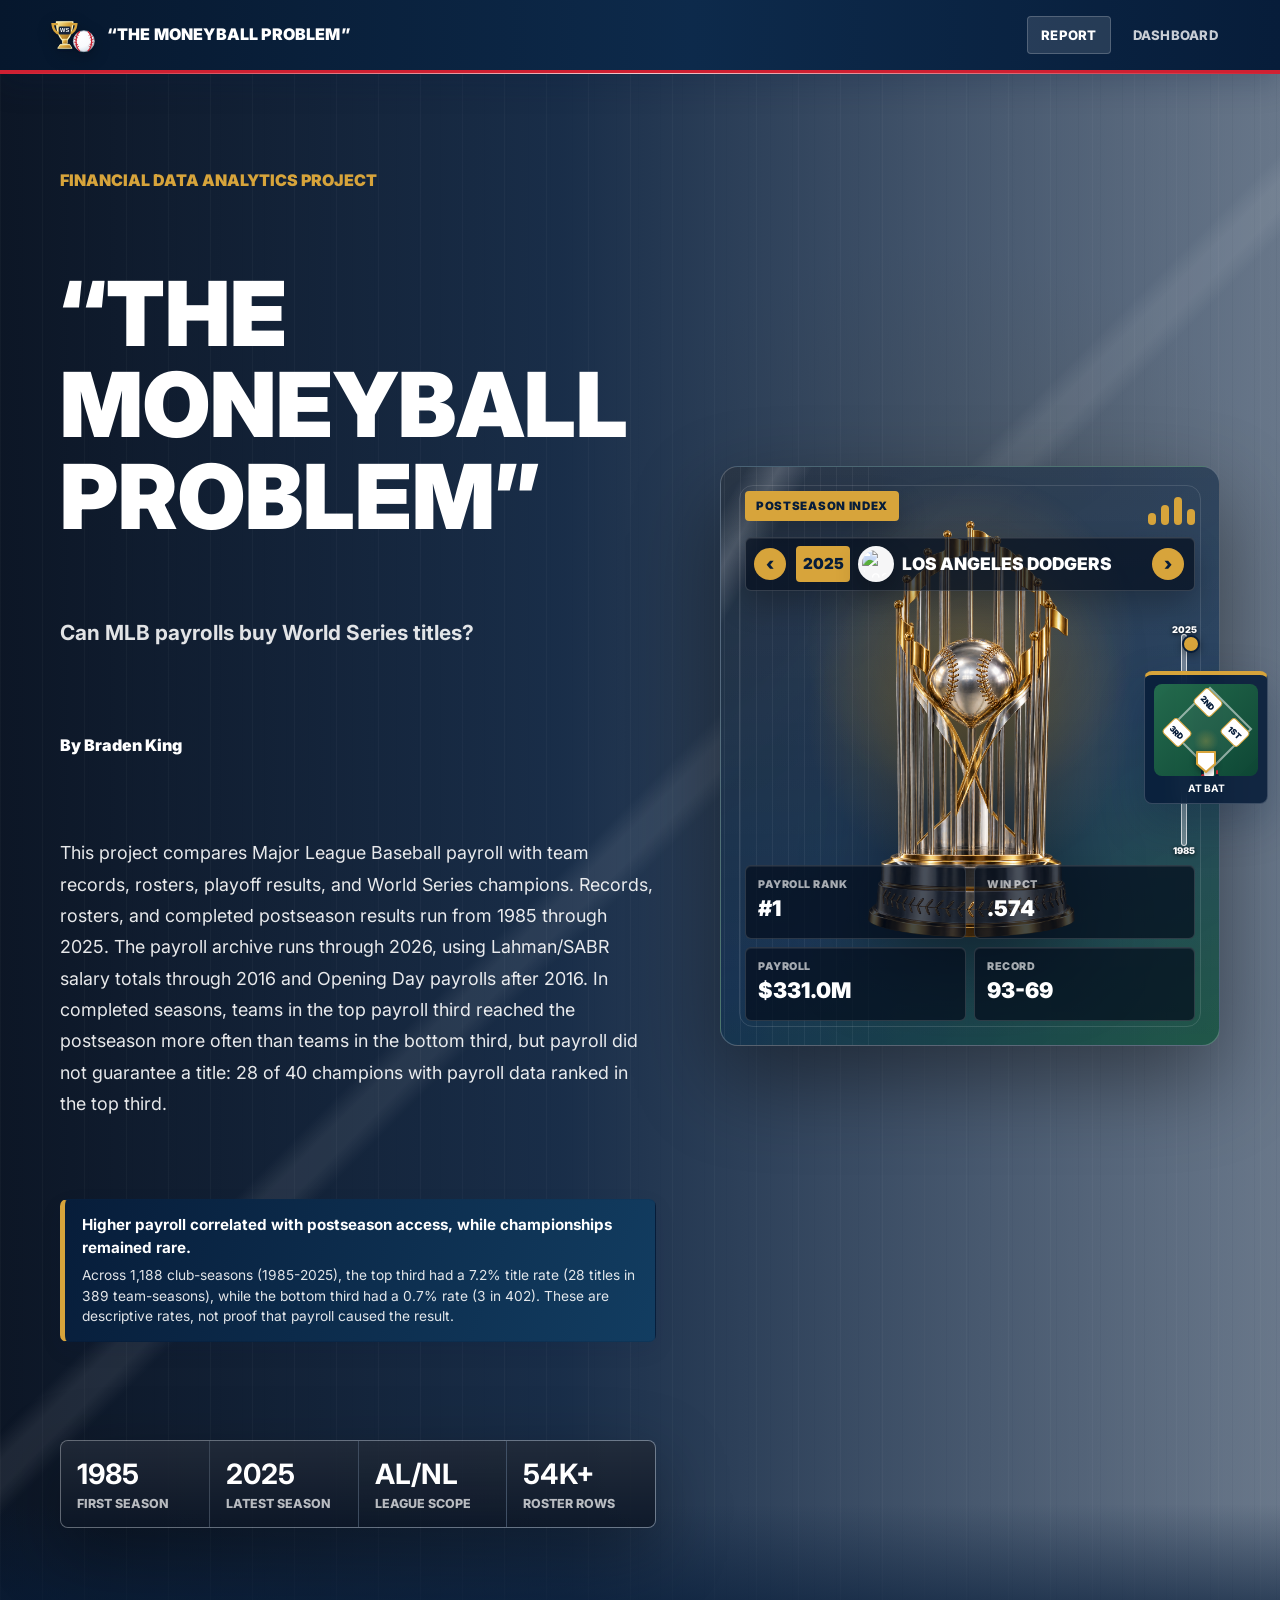
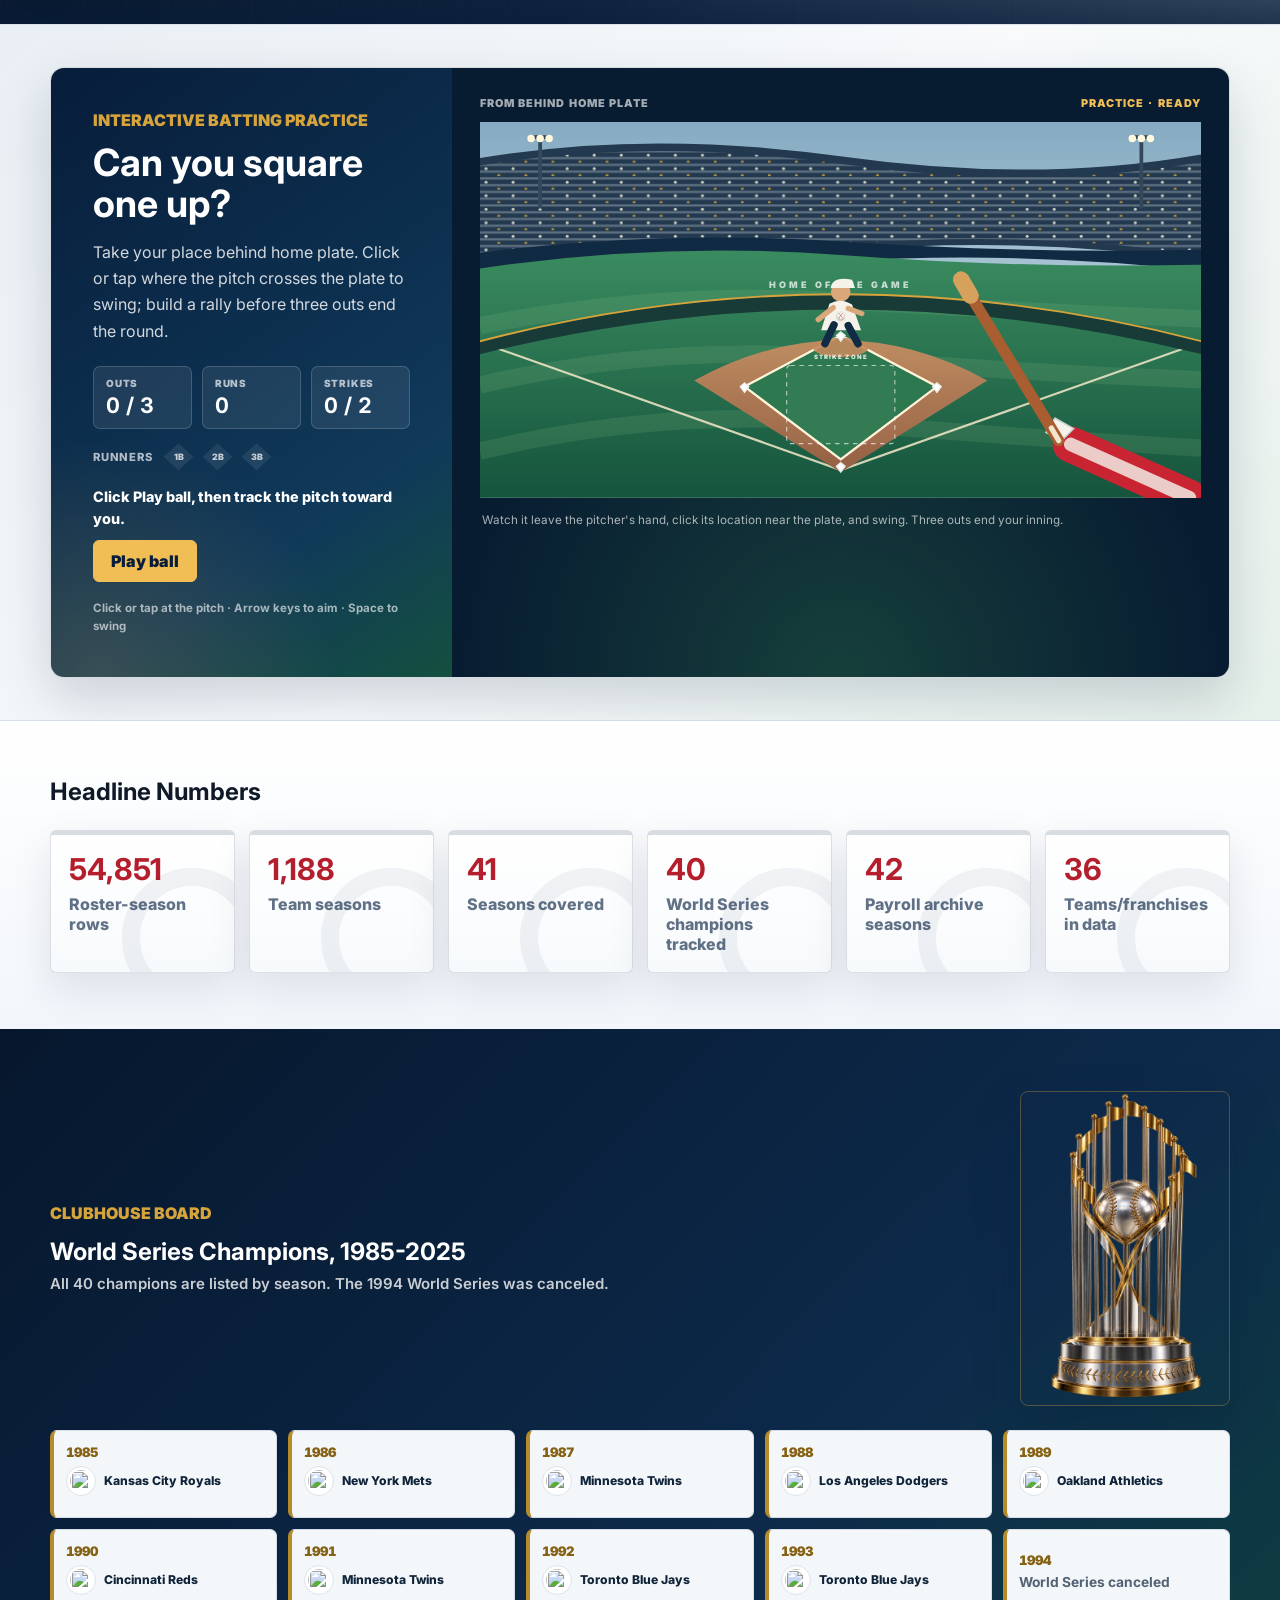
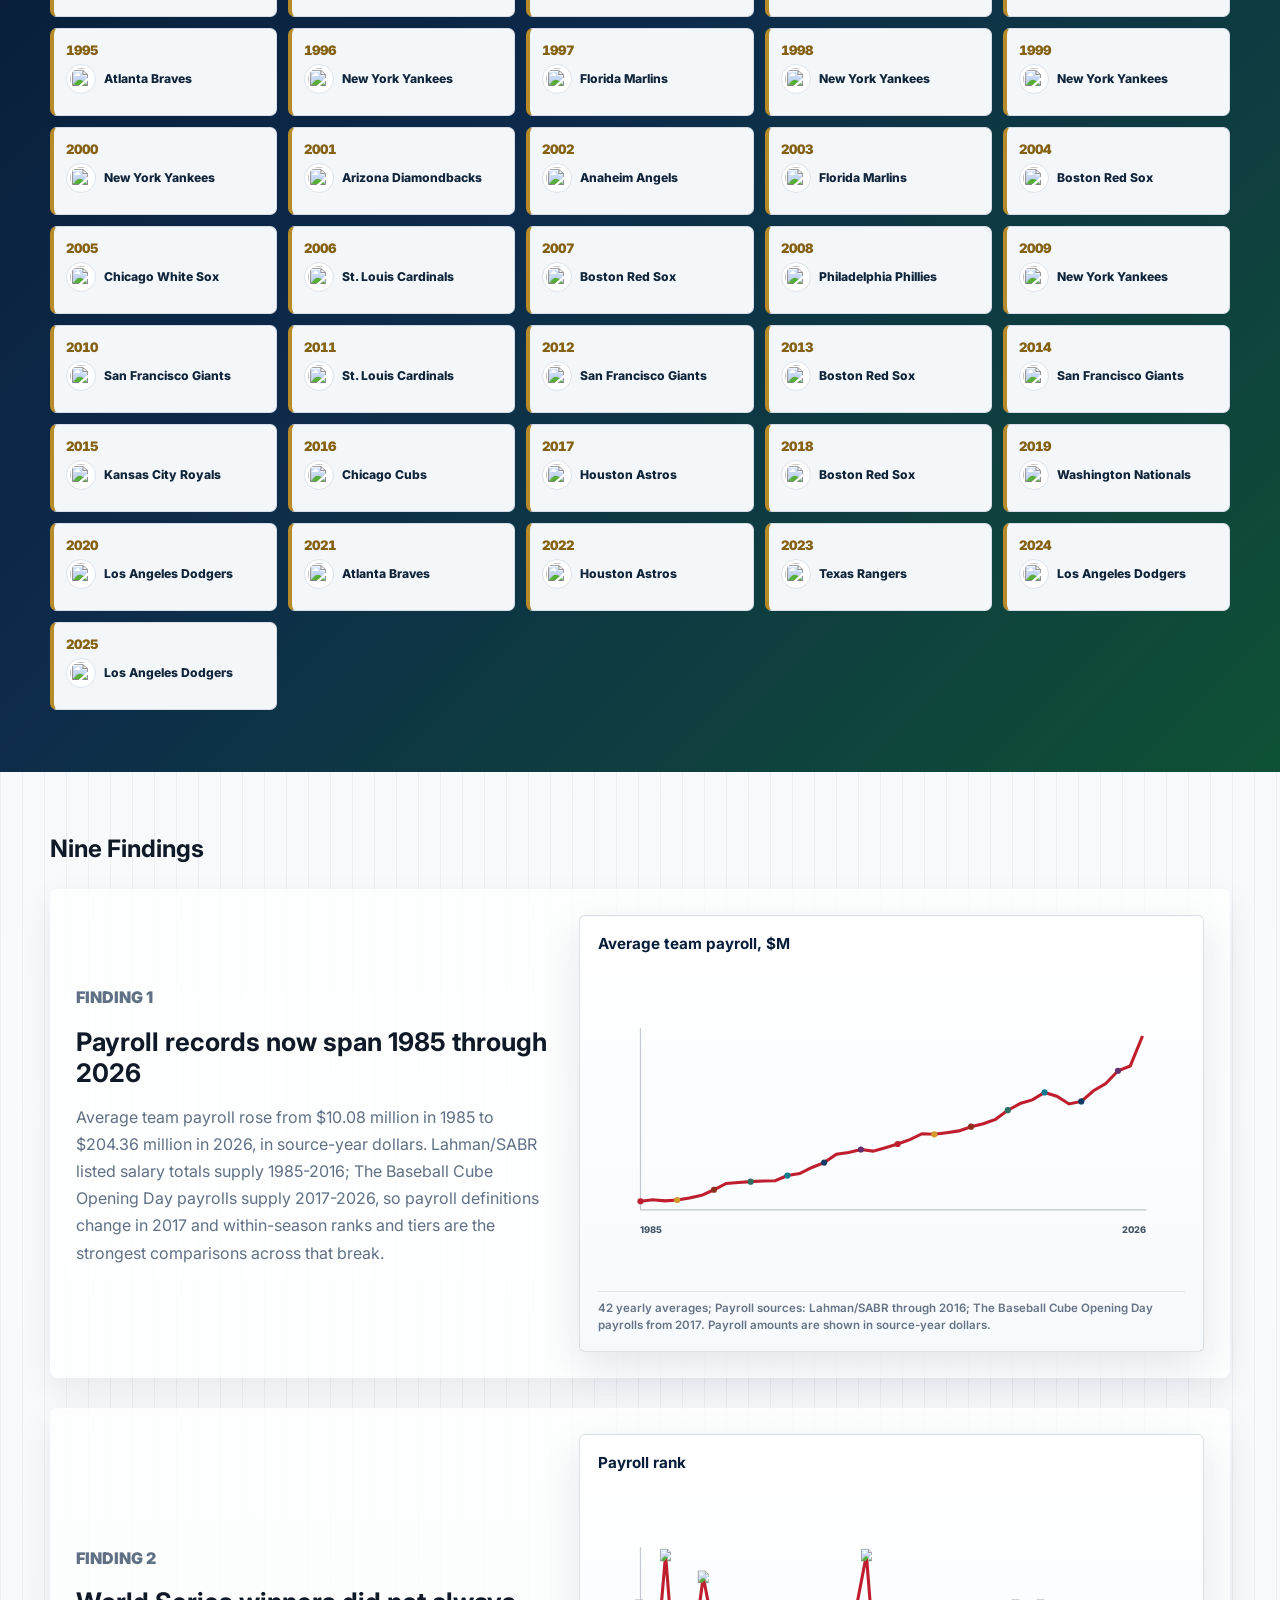
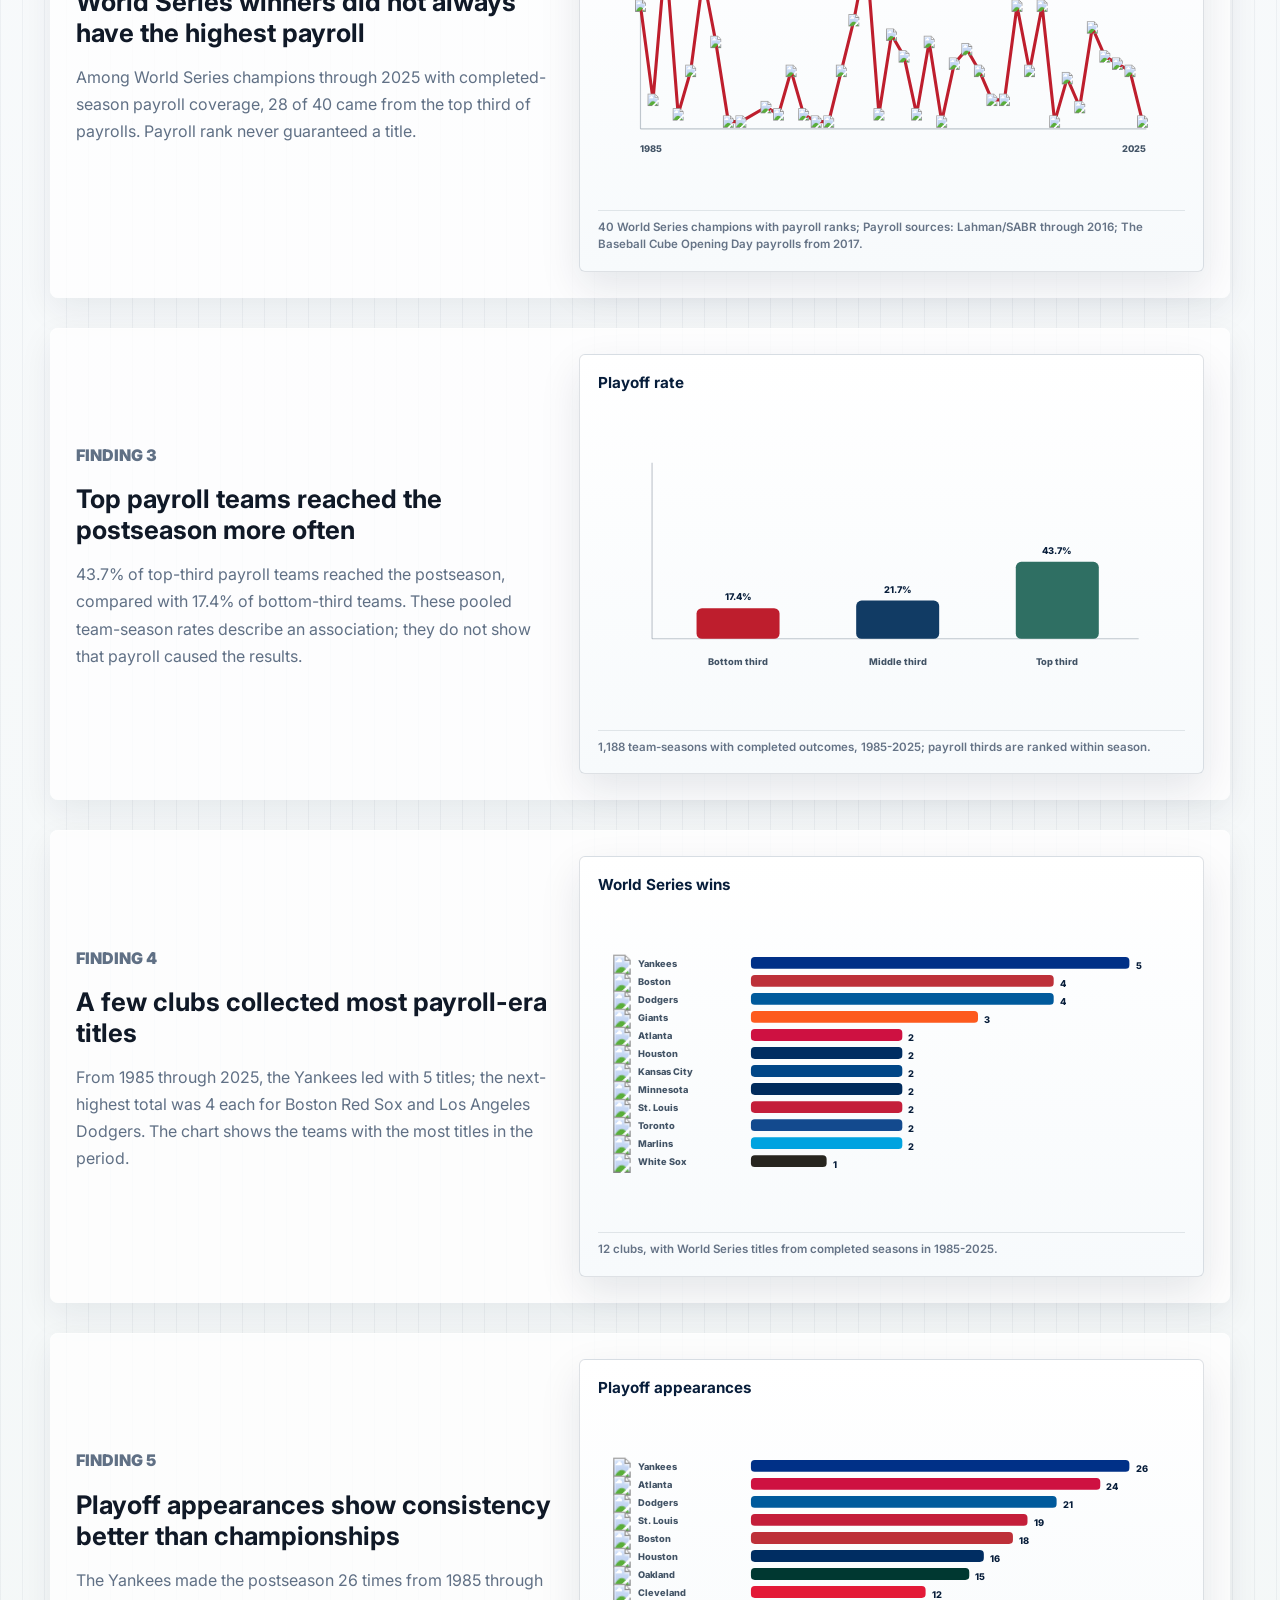
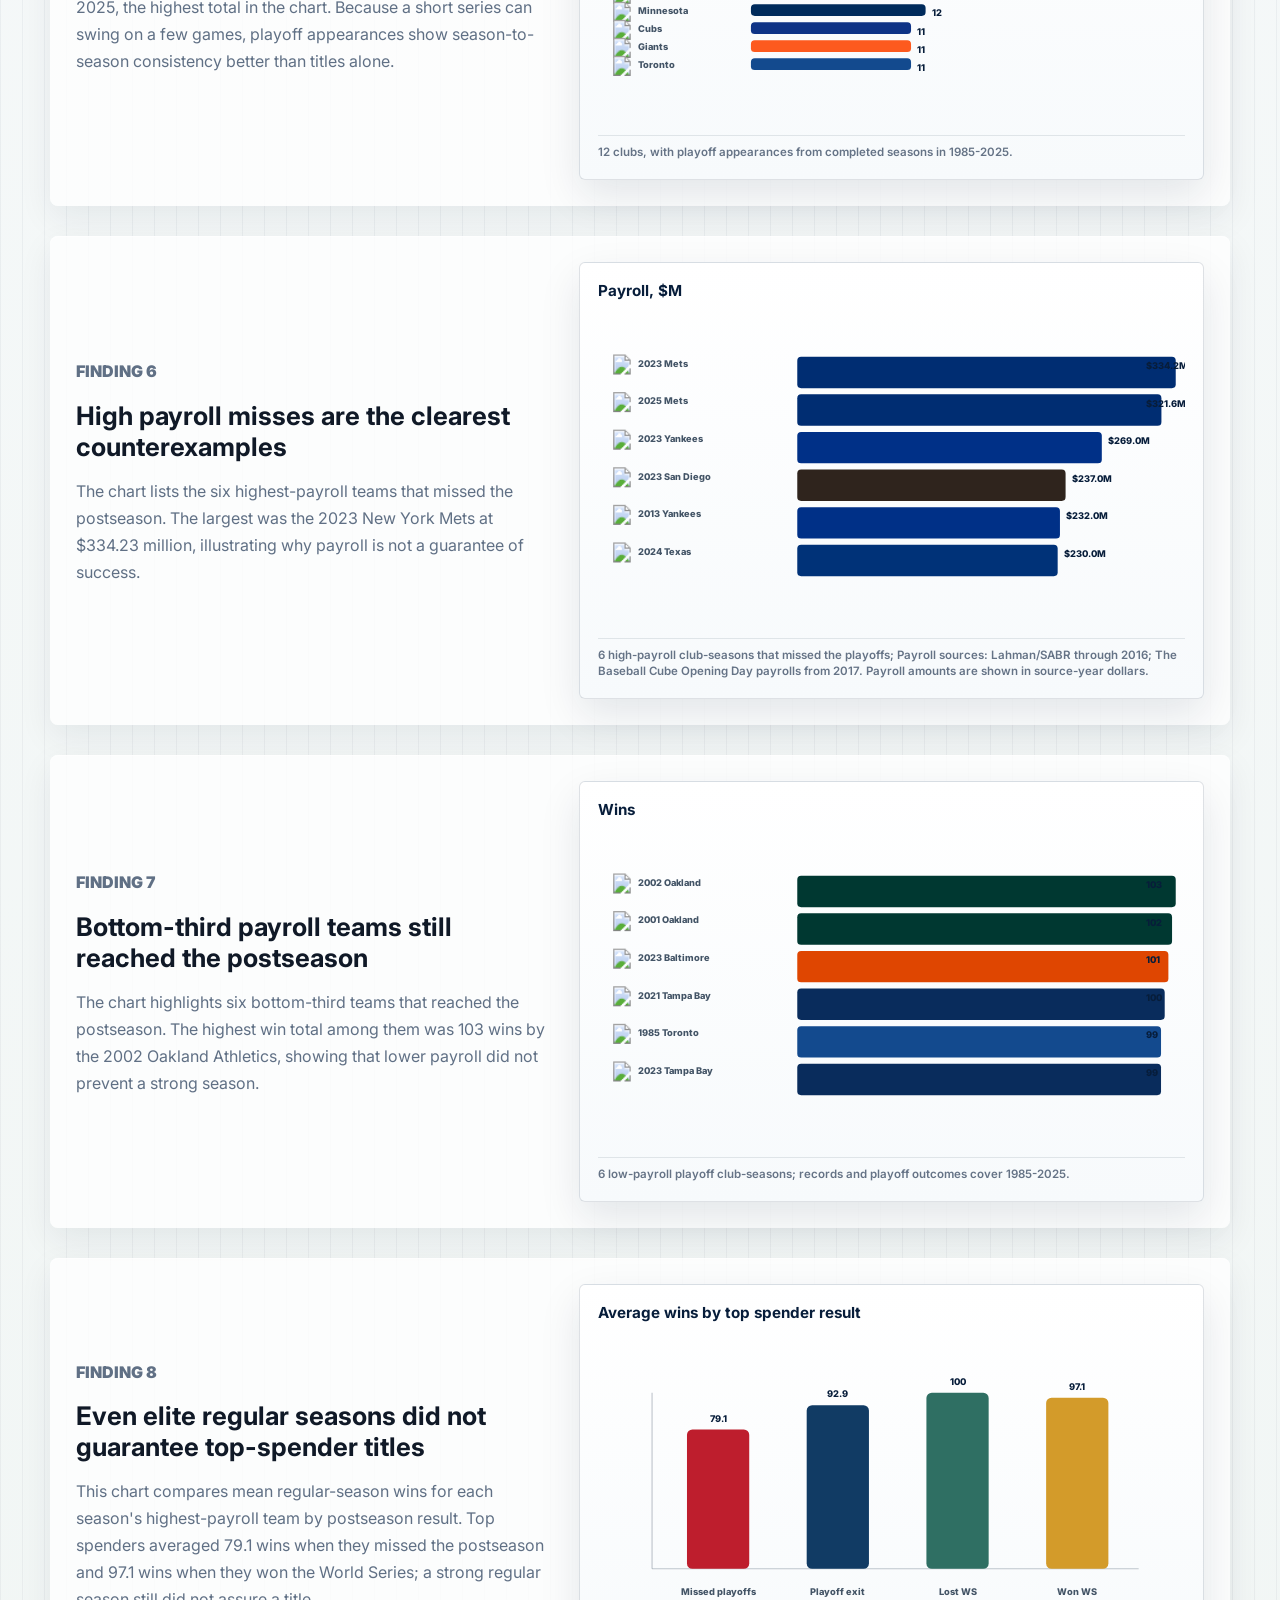
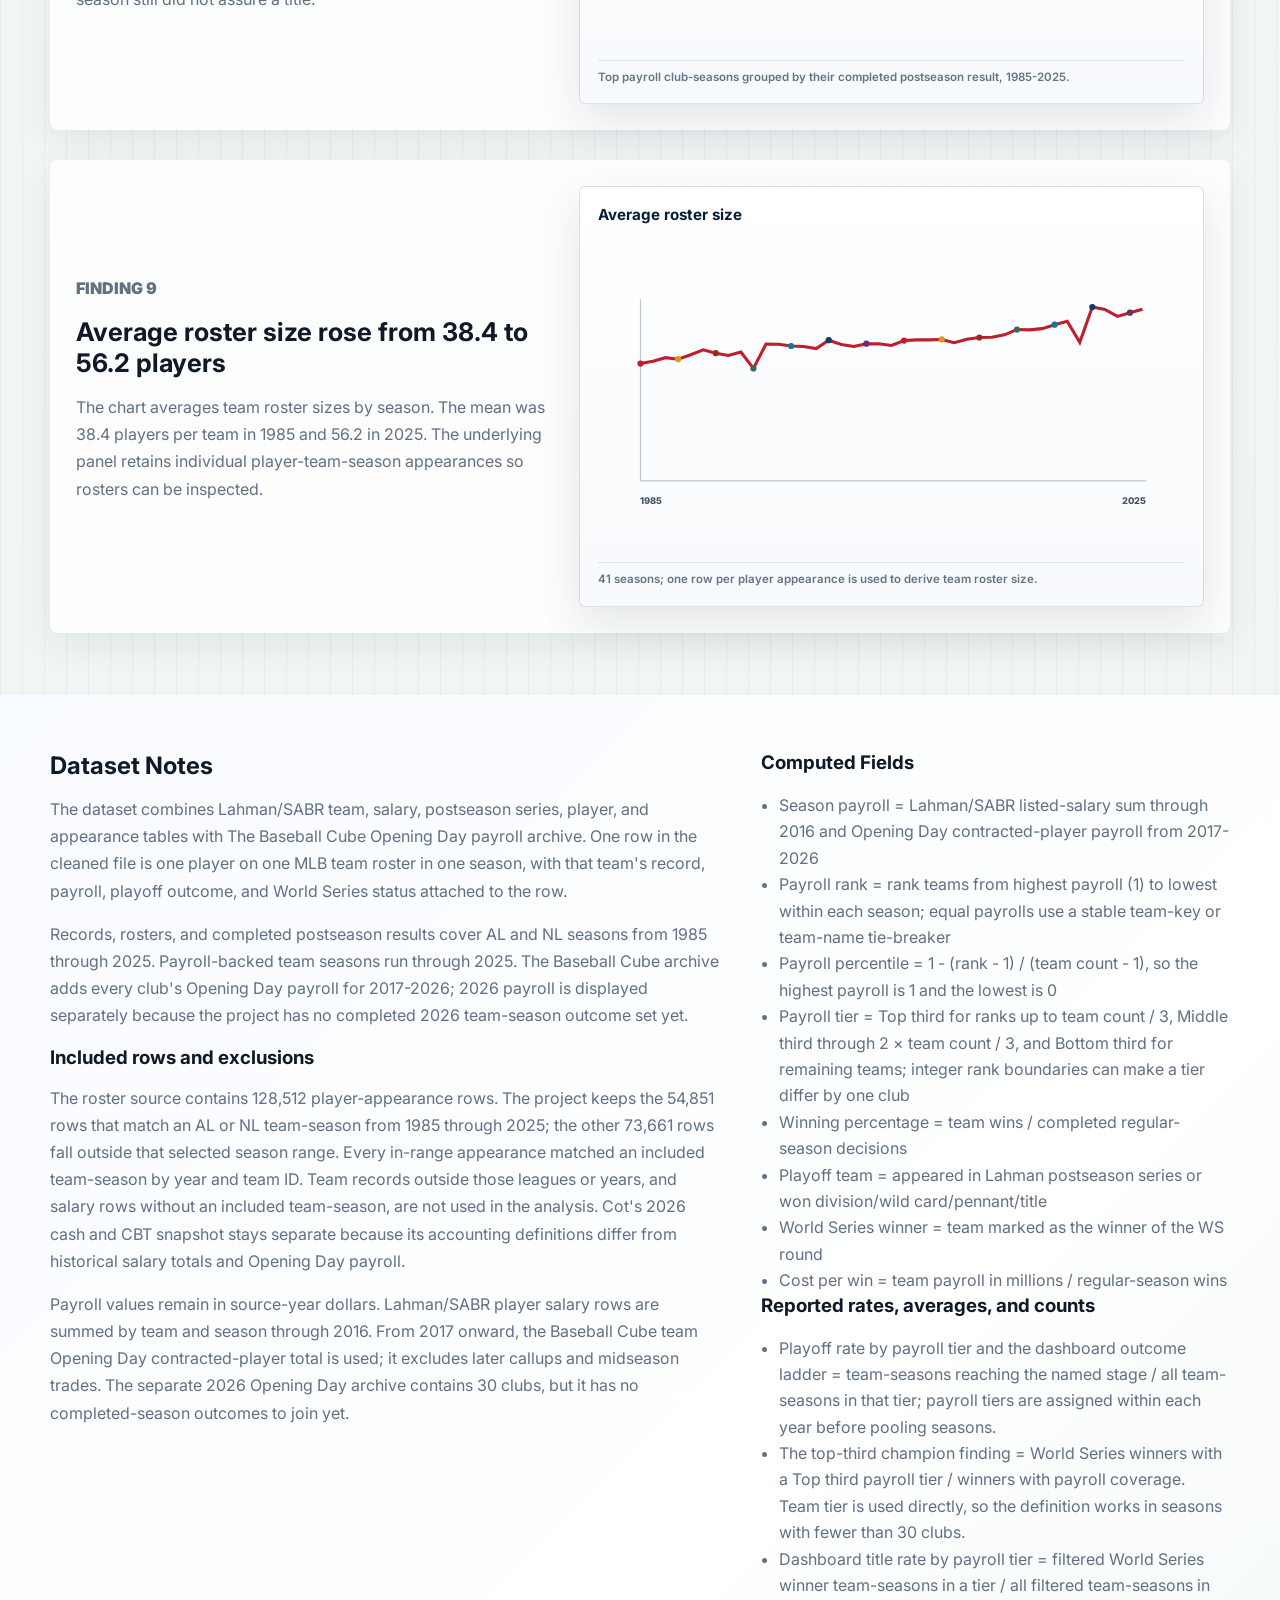
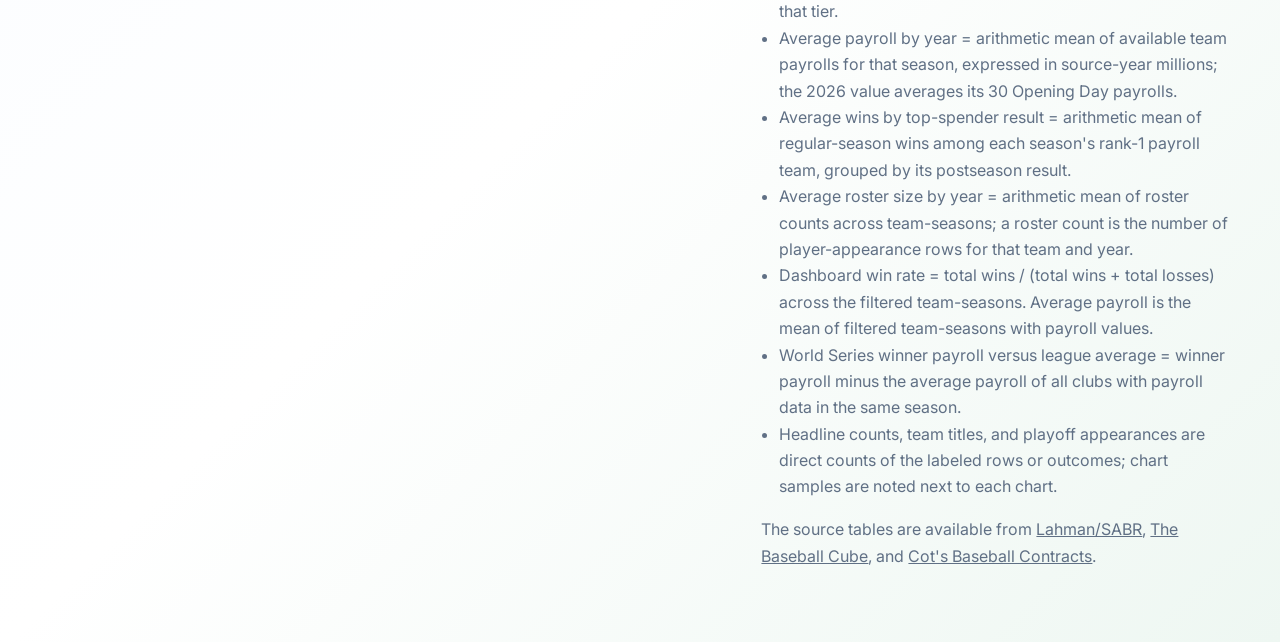
==== commit 6d74cd28: "Rework batting practice as home plate at-bat" ====
--- a/index.html
+++ b/index.html
@@ -7,7 +7,7 @@
     <link rel="preconnect" href="https://fonts.googleapis.com">
     <link rel="preconnect" href="https://fonts.gstatic.com" crossorigin>
     <link href="https://fonts.googleapis.com/css2?family=Inter:wght@400;600;700;800&family=Libre+Baskerville:wght@700&display=swap" rel="stylesheet">
-    <link rel="stylesheet" href="assets/styles.css?v=20261002-26">
+    <link rel="stylesheet" href="assets/styles.css?v=20261002-27">
   </head>
   <body>
     <nav class="site-nav">
@@ -86,36 +86,43 @@
             <div class="practice-copy">
               <p class="eyebrow">Interactive batting practice</p>
               <h2 id="practice-title">Can you square one up?</h2>
-              <p>Track the pitch with your cursor and click or tap to swing as it reaches the plate. You get five pitches.</p>
+              <p>Take your place behind home plate. Click or tap where the pitch crosses the plate to swing; build a rally before three outs end the round.</p>
               <div class="practice-scoreboard" aria-label="Batting practice score">
-                <div><span>Hits</span><strong id="practiceHits">0</strong></div>
-                <div><span>Pitch</span><strong id="practicePitch">1 / 5</strong></div>
-              </div>
-              <p id="practiceMessage" class="practice-message" aria-live="polite">Move your cursor over the ball, then swing near the plate.</p>
+                <div><span>Outs</span><strong id="practiceOuts">0 / 3</strong></div>
+                <div><span>Runs</span><strong id="practiceRuns">0</strong></div>
+                <div><span>Strikes</span><strong id="practiceStrikes">0 / 2</strong></div>
+              </div>
+              <div class="practice-base-state" aria-label="Runners on base">
+                <span>Runners</span>
+                <span id="practiceFirst" class="practice-base">1B</span>
+                <span id="practiceSecond" class="practice-base">2B</span>
+                <span id="practiceThird" class="practice-base">3B</span>
+              </div>
+              <p id="practiceMessage" class="practice-message" aria-live="polite">Click Play ball, then track the pitch toward you.</p>
               <div class="practice-actions">
-                <button id="practiceSwing" class="practice-swing-button" type="button">Swing</button>
+                <button id="practiceSwing" class="practice-swing-button" type="button">Play ball</button>
                 <button id="practiceReplay" class="practice-replay-button" type="button" hidden>Play again</button>
               </div>
-              <p class="practice-help">Mouse or tap to aim · Arrow keys to move · Space to swing</p>
+              <p class="practice-help">Click or tap at the pitch · Arrow keys to aim · Space to swing</p>
             </div>
             <div class="practice-stage">
               <div class="practice-stage-heading">
-                <span>THE CAGE</span>
-                <span id="practiceRoundStatus">LIVE · PITCH 1</span>
-              </div>
-              <svg id="practiceScene" viewBox="0 0 880 360" role="application" tabindex="0" aria-label="Interactive batting practice. Move the cursor to the ball and click to swing. Use arrow keys to aim and Space to swing.">
+                <span>FROM BEHIND HOME PLATE</span>
+                <span id="practiceRoundStatus">PRACTICE · READY</span>
+              </div>
+              <svg id="practiceScene" viewBox="0 0 960 500" role="application" tabindex="0" aria-label="Interactive batting practice from behind home plate. Click where the incoming pitch crosses the strike zone to swing. Use arrow keys to aim and Space to swing.">
                 <defs>
                   <linearGradient id="practiceSky" x2="0" y2="1">
-                    <stop offset="0" stop-color="#9bc0d5"></stop>
-                    <stop offset="1" stop-color="#e2edf1"></stop>
+                    <stop offset="0" stop-color="#86abc2"></stop>
+                    <stop offset="1" stop-color="#d9e8ed"></stop>
                   </linearGradient>
                   <linearGradient id="practiceGrass" x2="0" y2="1">
-                    <stop offset="0" stop-color="#2f805a"></stop>
-                    <stop offset="1" stop-color="#12523d"></stop>
+                    <stop offset="0" stop-color="#3a8b5f"></stop>
+                    <stop offset="1" stop-color="#15543d"></stop>
                   </linearGradient>
                   <linearGradient id="practiceDirt" x2="0" y2="1">
-                    <stop offset="0" stop-color="#c58a5d"></stop>
-                    <stop offset="1" stop-color="#9d6043"></stop>
+                    <stop offset="0" stop-color="#c58d61"></stop>
+                    <stop offset="1" stop-color="#9b5f43"></stop>
                   </linearGradient>
                   <pattern id="practiceSeats" width="36" height="18" patternUnits="userSpaceOnUse">
                     <path d="M0 3h36M0 12h36" stroke="#d5e0e5" stroke-opacity=".34" stroke-width="3"></path>
@@ -126,58 +133,61 @@
                     <feDropShadow dx="0" dy="3" stdDeviation="3" flood-color="#06162c" flood-opacity=".45"></feDropShadow>
                   </filter>
                 </defs>
-                <rect width="880" height="360" fill="url(#practiceSky)"></rect>
-                <path d="M0 70Q190 33 410 67T880 61V178H0Z" fill="#25394d"></path>
-                <path d="M0 77Q190 40 410 74T880 68V171H0Z" fill="url(#practiceSeats)"></path>
-                <path d="M0 168Q205 135 440 155T880 163V192Q440 176 0 202Z" fill="#122c45"></path>
-                <g class="practice-lights" fill="#fff8dc">
-                  <path d="M80 35v76M67 35h26M800 28v76M786 28h28" stroke="#34485b" stroke-width="5"></path>
-                  <circle cx="70" cy="37" r="5"></circle><circle cx="82" cy="37" r="5"></circle><circle cx="94" cy="37" r="5"></circle>
-                  <circle cx="789" cy="30" r="5"></circle><circle cx="801" cy="30" r="5"></circle><circle cx="813" cy="30" r="5"></circle>
-                </g>
-                <path d="M0 192Q220 145 440 168T880 185V360H0Z" fill="url(#practiceGrass)"></path>
-                <path d="M0 223Q200 180 390 202T880 209M0 275Q240 230 430 251T880 251M40 330Q290 278 490 302T880 292" fill="none" stroke="#8dc28a" stroke-opacity=".14" stroke-width="19"></path>
-                <path d="M42 203Q440 137 838 196" fill="none" stroke="#d7a43b" stroke-width="5"></path>
-                <path d="M42 203Q440 137 838 196V210Q440 154 42 218Z" fill="#183b38"></path>
-                <text x="440" y="190" class="practice-wall-text" text-anchor="middle">PLAY BALL</text>
-                <path d="M396 360L576 203Q642 187 704 217L838 360Z" fill="url(#practiceDirt)" opacity=".95"></path>
-                <path d="M760 286L674 247L596 213L526 250Z" fill="#2d784f" stroke="#f4ead1" stroke-opacity=".85" stroke-width="2"></path>
-                <path d="M760 286L674 247L596 213L526 250Z" fill="none" stroke="#fff2d8" stroke-width="2"></path>
-                <ellipse cx="596" cy="215" rx="25" ry="9" fill="#c58a5d" opacity=".8"></ellipse>
-                <path d="M753 283l7-5 7 5-7 7z" fill="#fff" stroke="#dfe8e9" stroke-width="1.5"></path>
-                <path d="M667 244l7-5 7 5-7 7zM589 210l7-5 7 5-7 7zM519 247l7-5 7 5-7 7z" fill="#fff" stroke="#e5ece9" stroke-width="1.2"></path>
-                <rect x="704" y="203" width="84" height="93" rx="5" class="practice-strike-zone"></rect>
-                <text x="746" y="198" class="practice-zone-label" text-anchor="middle">STRIKE ZONE</text>
+                <rect width="960" height="500" fill="url(#practiceSky)"></rect>
+                <path d="M0 48Q225 10 482 46T960 43V185Q730 151 480 171T0 187Z" fill="#23394f"></path>
+                <path d="M0 58Q225 20 482 56T960 53V177Q730 143 480 163T0 179Z" fill="url(#practiceSeats)"></path>
+                <path d="M0 174Q236 143 480 159T960 170V198Q715 171 480 185T0 207Z" fill="#102a43"></path>
+                <g fill="#fff8dc">
+                  <path d="M80 20v95M66 20h28M880 20v95M866 20h28" stroke="#34485b" stroke-width="5"></path>
+                  <circle cx="68" cy="22" r="5"></circle><circle cx="80" cy="22" r="5"></circle><circle cx="92" cy="22" r="5"></circle>
+                  <circle cx="868" cy="22" r="5"></circle><circle cx="880" cy="22" r="5"></circle><circle cx="892" cy="22" r="5"></circle>
+                </g>
+                <path d="M0 195Q240 159 480 177T960 190V500H0Z" fill="url(#practiceGrass)"></path>
+                <path d="M0 271Q235 224 480 238T960 262M0 350Q240 294 480 314T960 343M0 438Q240 380 480 400T960 434" fill="none" stroke="#a2d095" stroke-opacity=".13" stroke-width="23"></path>
+                <path d="M0 293L480 463L960 293" fill="none" stroke="#f5e9c9" stroke-opacity=".85" stroke-width="3"></path>
+                <path d="M0 293Q480 168 960 293" fill="none" stroke="#d7a43b" stroke-width="5"></path>
+                <path d="M0 293Q480 168 960 293V309Q480 190 0 309Z" fill="#183b38"></path>
+                <text x="480" y="221" class="practice-wall-text" text-anchor="middle">HOME OF THE GAME</text>
+                <path d="M480 466L675 344Q480 237 285 344Z" fill="url(#practiceDirt)" opacity=".95"></path>
+                <path d="M480 449L608 352L480 284L352 352Z" fill="#2d784f" stroke="#f4ead1" stroke-opacity=".85" stroke-width="2"></path>
+                <path d="M480 449L608 352L480 284L352 352Z" fill="none" stroke="#fff2d8" stroke-width="3"></path>
+                <ellipse cx="480" cy="300" rx="37" ry="13" fill="#c58a5d" opacity=".9"></ellipse>
+                <path d="M474 458l6-5 6 5-6 8z" fill="#fff" stroke="#dfe8e9" stroke-width="1.5"></path>
+                <path d="M602 352l6-5 6 5-6 8zM474 284l6-5 6 5-6 8zM346 352l6-5 6 5-6 8z" fill="#fff" stroke="#e5ece9" stroke-width="1.4"></path>
+                <rect x="408" y="324" width="144" height="104" rx="5" class="practice-strike-zone"></rect>
+                <text x="480" y="316" class="practice-zone-label" text-anchor="middle">STRIKE ZONE</text>
                 <g class="practice-player practice-pitcher" aria-hidden="true">
-                  <circle cx="580" cy="180" r="10" fill="#d9a77a"></circle>
-                  <path d="M568 177q12-18 25 0v5h-25z" fill="#f4f2e9"></path>
-                  <path d="M569 193q12-6 23 0l9 28h-39z" fill="#f4f2e9"></path>
-                  <path d="M570 218l-11 20m29-19 10 18" stroke="#102c45" stroke-width="8" stroke-linecap="round"></path>
-                  <path d="M570 198l-19 6m32-7 13 8" stroke="#d9a77a" stroke-width="6" stroke-linecap="round"></path>
-                </g>
-                <g class="practice-player practice-batter" aria-hidden="true">
-                  <circle cx="790" cy="216" r="11" fill="#c78e68"></circle>
-                  <path d="M779 214q1-17 23-11l4 10h-27z" fill="#c82432"></path>
-                  <path d="M779 229q13-6 23 3l8 25-29 5-9-23z" fill="#f4f2e9"></path>
-                  <path d="M782 255l-7 27m25-24 12 24" stroke="#102c45" stroke-width="9" stroke-linecap="round"></path>
-                  <path d="M783 235l-17 9m29-8 12 8" stroke="#c78e68" stroke-width="6" stroke-linecap="round"></path>
-                </g>
-                <g id="practiceBat" transform="rotate(-42 784 244)">
-                  <path d="M784 244L731 200" stroke="#a95e32" stroke-width="10" stroke-linecap="round"></path>
-                  <path d="M731 200L718 189" stroke="#d6a15d" stroke-width="15" stroke-linecap="round"></path>
-                  <path d="M784 244l-9-8" stroke="#f2e5cc" stroke-width="4" stroke-linecap="round"></path>
+                  <circle cx="480" cy="226" r="13" fill="#d9a77a"></circle>
+                  <path d="M466 223q2-19 29-13l4 11h-33z" fill="#f4f2e9"></path>
+                  <path d="M465 242q15-9 30 1l12 34h-53z" fill="#f4f2e9"></path>
+                  <path d="M471 270l-12 25m31-24 13 24" stroke="#102c45" stroke-width="10" stroke-linecap="round"></path>
+                  <path d="M470 247l-20 16m40-15 18 7" stroke="#d9a77a" stroke-width="7" stroke-linecap="round"></path>
+                </g>
+                <g aria-hidden="true">
+                  <path d="M944 500L786 429" stroke="#c82432" stroke-width="48" stroke-linecap="round"></path>
+                  <path d="M944 500L786 429" stroke="#f4f2e9" stroke-opacity=".82" stroke-width="18" stroke-linecap="round"></path>
+                  <path d="M774 424l-21-11 12-19 25 14z" fill="#f4f2e9" stroke="#c5d0d4" stroke-width="2"></path>
+                </g>
+                <g id="practiceBat" transform="translate(770 424) rotate(48)">
+                  <path d="M0 0L-222-42" stroke="#a95e32" stroke-width="15" stroke-linecap="round"></path>
+                  <path d="M-222-42L-246-47" stroke="#d6a15d" stroke-width="22" stroke-linecap="round"></path>
+                  <path d="M0 0l-19-4" stroke="#f2e5cc" stroke-width="7" stroke-linecap="round"></path>
                 </g>
                 <line id="practiceTrail" x1="0" y1="0" x2="0" y2="0" class="practice-ball-trail" visibility="hidden"></line>
-                <g id="practiceBall" class="practice-ball" transform="translate(590 200) scale(.7)" filter="url(#practiceBallShadow)">
+                <g id="practiceBall" class="practice-ball" transform="translate(480 258) scale(.38)" filter="url(#practiceBallShadow)">
                   <circle r="11" fill="#fffdf5" stroke="#c6d3d6" stroke-width="1.4"></circle>
                   <path d="M-6-8q11 8 12 16M6-8q-11 8-12 16" fill="none" stroke="#c82432" stroke-width="1.8" stroke-linecap="round"></path>
                 </g>
-                <g id="practiceAim" class="practice-aim" transform="translate(742 247)" aria-hidden="true">
-                  <circle r="19"></circle><circle r="4"></circle>
-                  <path d="M-27 0h12m30 0h12M0-27v12m0 30v12"></path>
+                <g id="practiceAim" class="practice-aim" transform="translate(480 370)" visibility="hidden" aria-hidden="true">
+                  <circle r="22"></circle><circle r="4"></circle>
+                  <path d="M-31 0h13m36 0h13M0-31v13m0 36v13"></path>
+                </g>
+                <g id="practiceOutcome" class="practice-outcome" visibility="hidden" aria-hidden="true">
+                  <rect x="350" y="26" width="260" height="46" rx="8"></rect>
+                  <text id="practiceOutcomeText" x="480" y="56" text-anchor="middle"></text>
                 </g>
               </svg>
-              <p class="practice-scene-note">Aim at the moving ball. The bat connects when your timing and cursor line up.</p>
+              <p class="practice-scene-note">Watch it leave the pitcher's hand, click its location near the plate, and swing. Three outs end your inning.</p>
             </div>
           </div>
         </div>
@@ -260,6 +270,6 @@
     </main>
 
     <script src="assets/report.js?v=20261002-24"></script>
-    <script src="assets/batting-practice.js?v=20261002-1"></script>
+    <script src="assets/batting-practice.js?v=20261002-2"></script>
   </body>
 </html>
--- a/assets/styles.css
+++ b/assets/styles.css
@@ -2886,10 +2886,11 @@
 }
 
 .practice-scoreboard > div {
+  flex: 1 1 0;
   display: grid;
   gap: 3px;
-  min-width: 92px;
-  padding: 11px 14px;
+  min-width: 0;
+  padding: 10px 12px;
   border: 1px solid rgba(255, 255, 255, .16);
   border-radius: 7px;
   background: rgba(255, 255, 255, .08);
@@ -2897,7 +2898,7 @@
 
 .practice-scoreboard span {
   color: rgba(255, 255, 255, .68);
-  font-size: .68rem;
+  font-size: .62rem;
   font-weight: 900;
   letter-spacing: .08em;
   text-transform: uppercase;
@@ -2976,6 +2977,40 @@
   font-size: .72rem;
   font-weight: 700;
   line-height: 1.5;
+}
+
+.practice-base-state {
+  display: flex;
+  align-items: center;
+  gap: 9px;
+  margin-top: 14px;
+  color: rgba(255, 255, 255, .68);
+  font-size: .7rem;
+  font-weight: 800;
+}
+
+.practice-base-state > span:first-child {
+  margin-right: 2px;
+  text-transform: uppercase;
+  letter-spacing: .07em;
+}
+
+.practice-base {
+  display: grid;
+  place-items: center;
+  width: 30px;
+  height: 27px;
+  color: rgba(255, 255, 255, .74);
+  background: rgba(255, 255, 255, .08);
+  clip-path: polygon(50% 0, 100% 50%, 50% 100%, 0 50%);
+  font-size: .55rem;
+  font-weight: 900;
+  transition: background 120ms ease, color 120ms ease;
+}
+
+.practice-base.is-occupied {
+  color: #071d3a;
+  background: #f1bd55;
 }
 
 .practice-stage {
@@ -3036,6 +3071,20 @@
   letter-spacing: 1.5px;
 }
 
+.practice-outcome rect {
+  fill: rgba(7, 29, 58, .94);
+  stroke: #f1bd55;
+  stroke-width: 2;
+  filter: drop-shadow(0 5px 12px rgba(7, 29, 58, .35));
+}
+
+.practice-outcome text {
+  fill: #fff;
+  font-size: 15px;
+  font-weight: 1000;
+  letter-spacing: 1.2px;
+}
+
 .practice-ball-trail {
   stroke: rgba(255, 255, 255, .84);
   stroke-dasharray: 5 8;
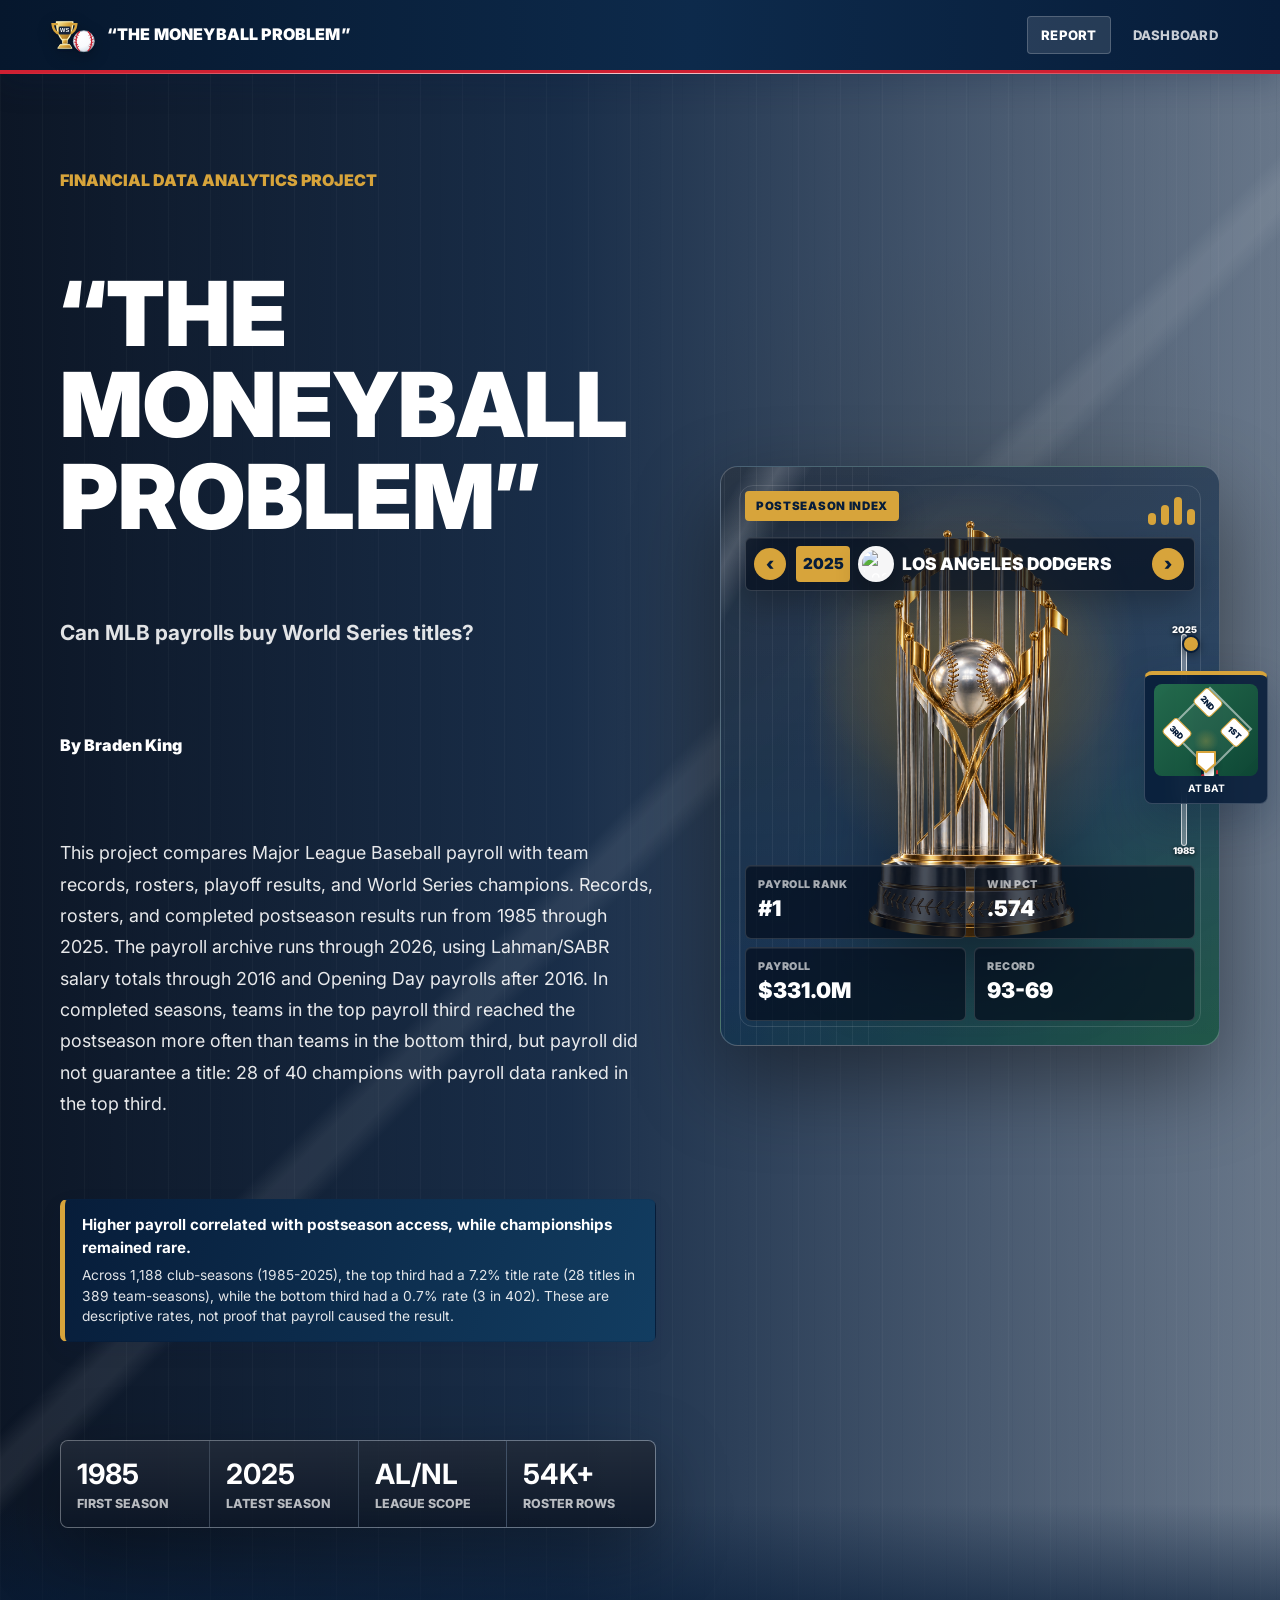
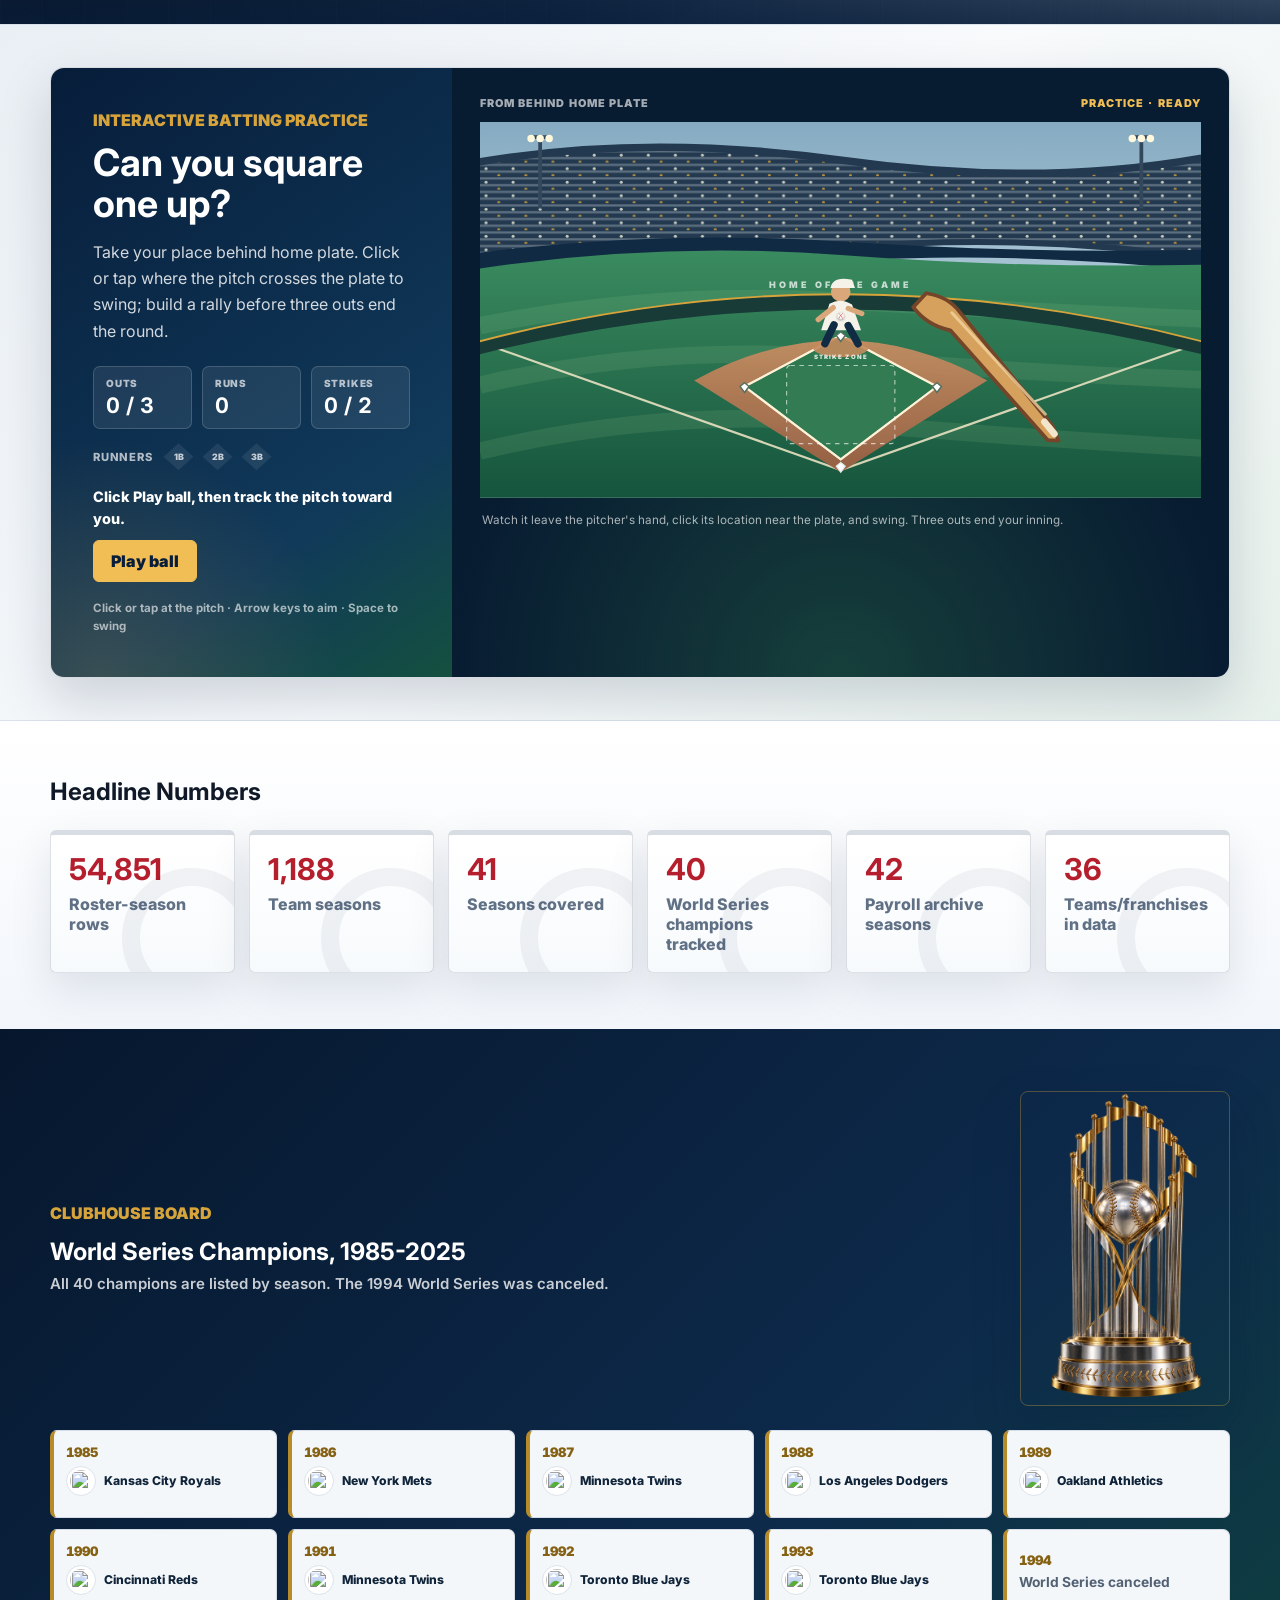
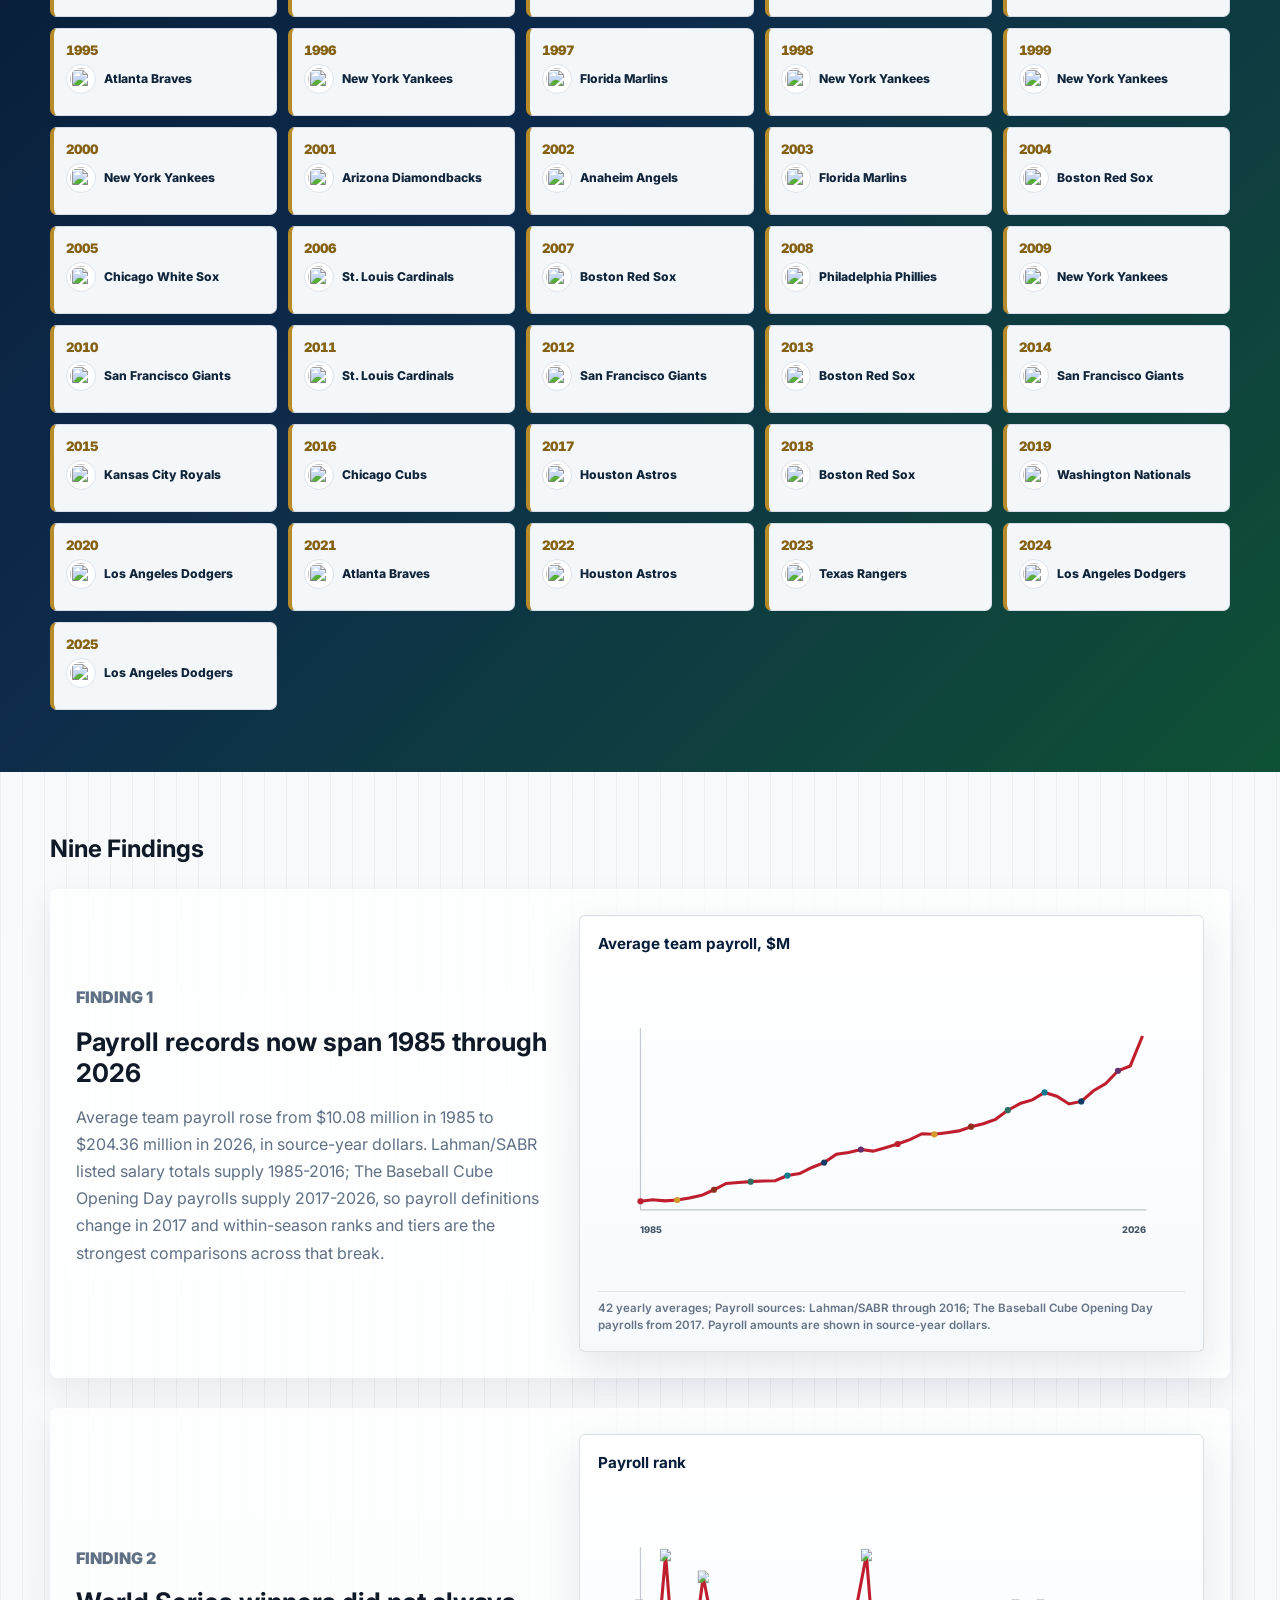
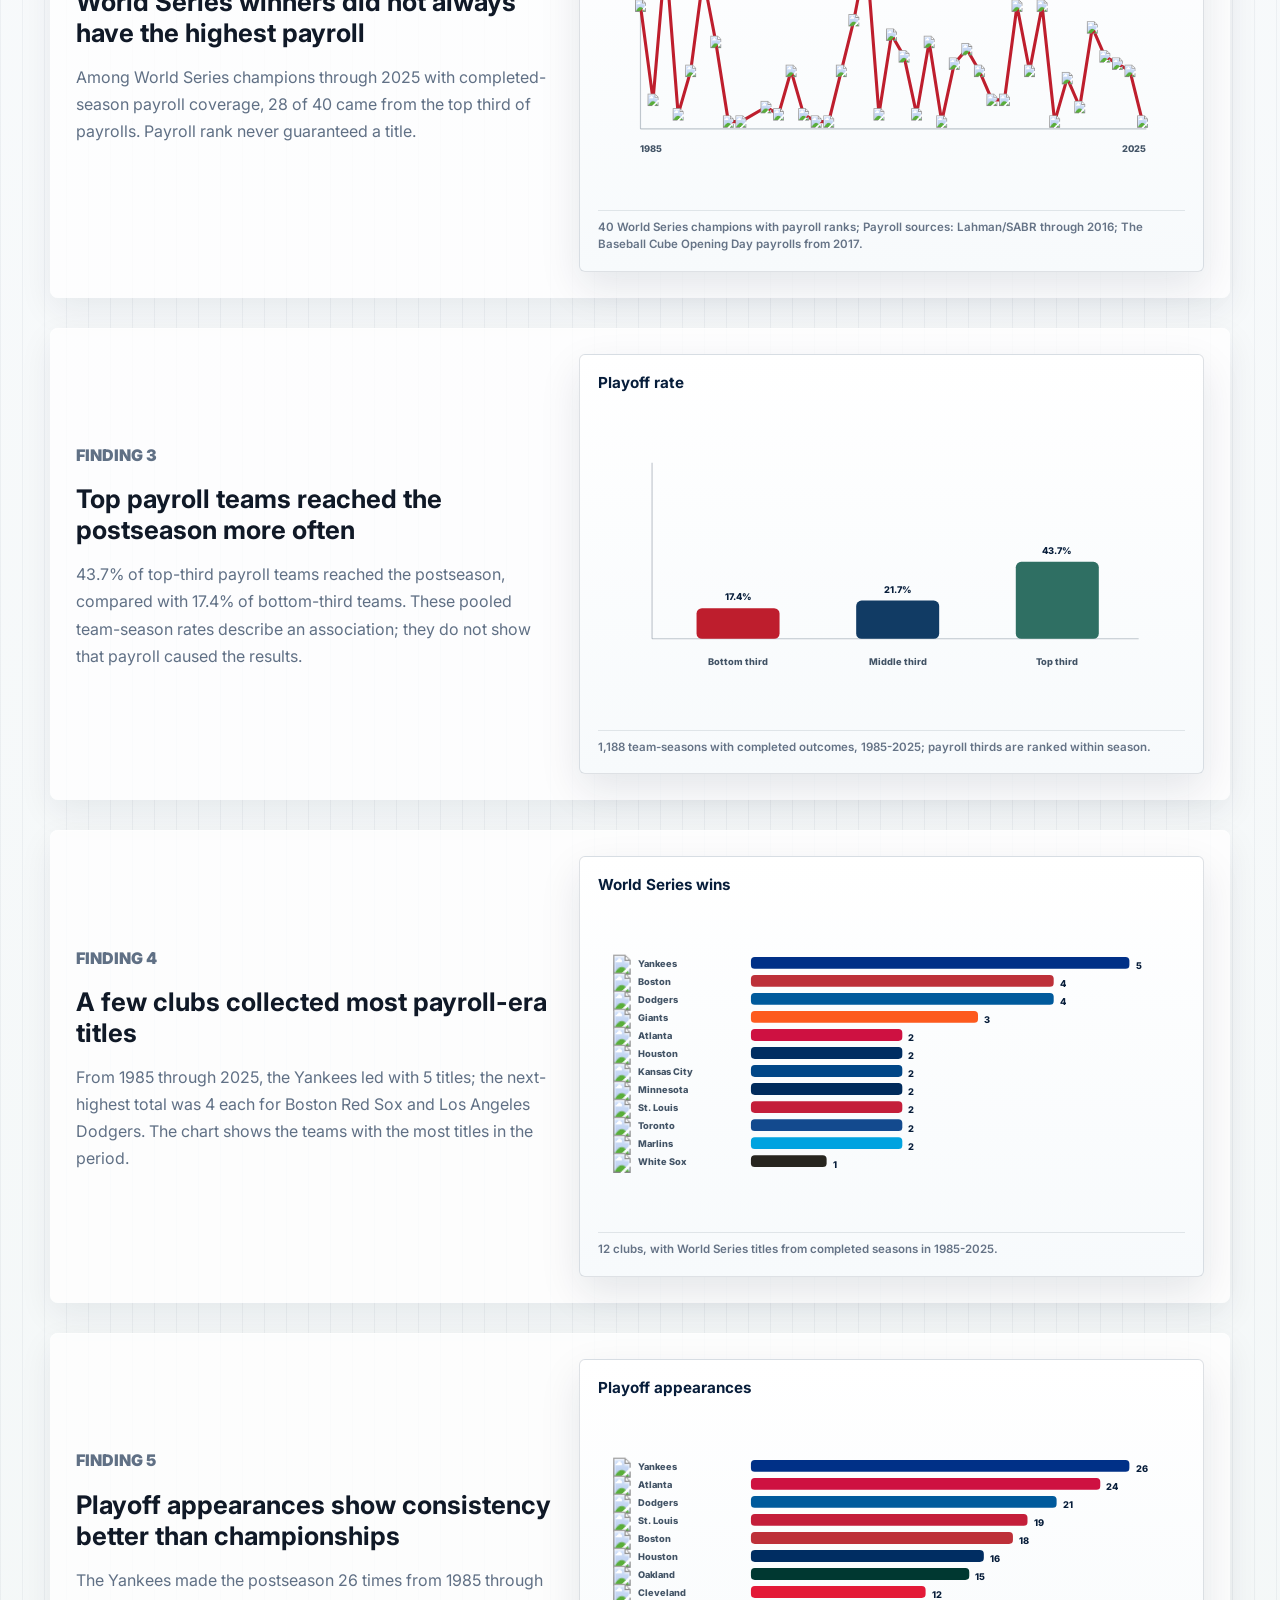
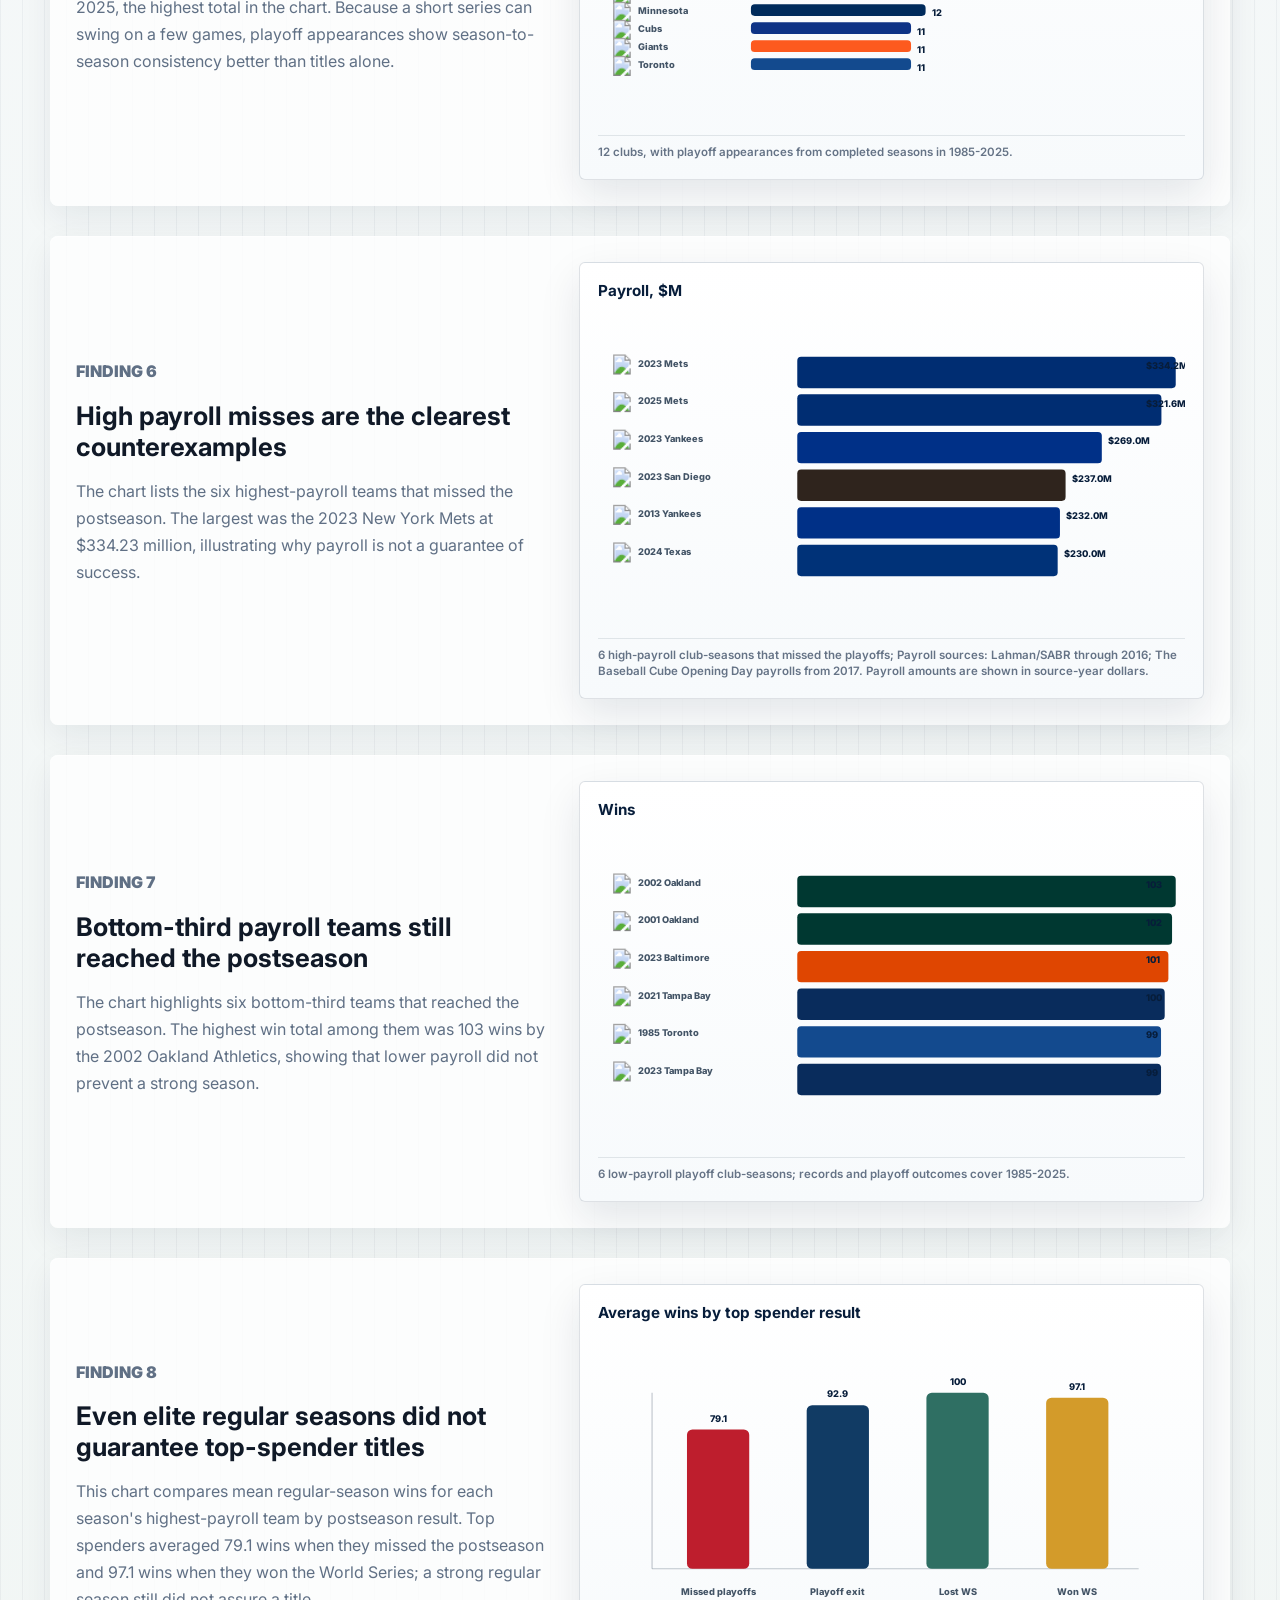
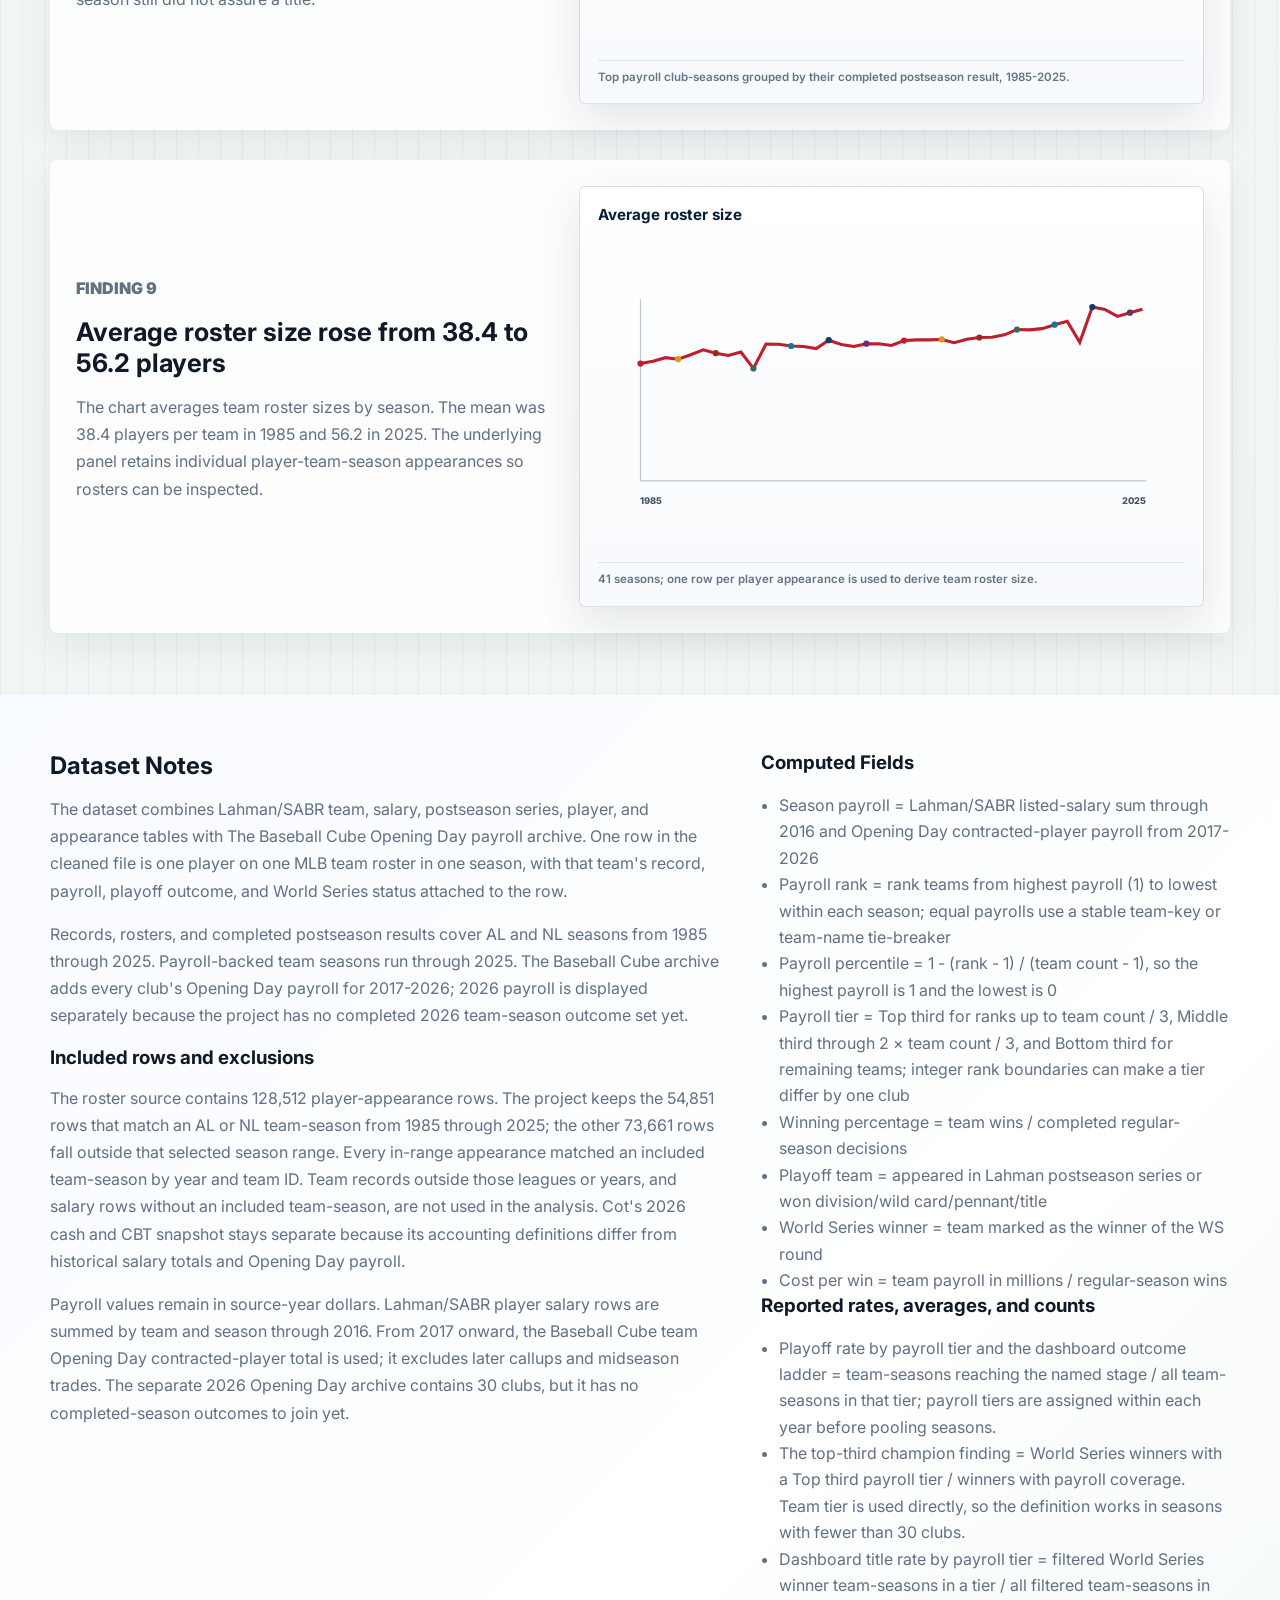
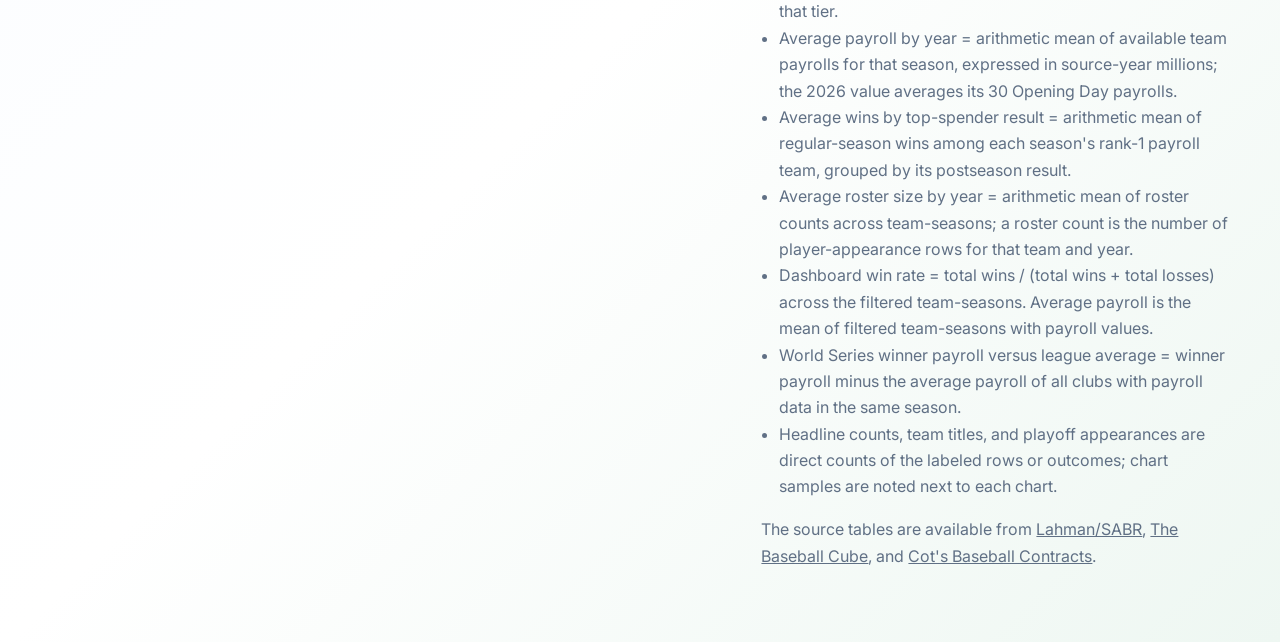
==== commit 65acf44e: "Emphasize bat swing and runner tracking" ====
--- a/index.html
+++ b/index.html
@@ -7,7 +7,7 @@
     <link rel="preconnect" href="https://fonts.googleapis.com">
     <link rel="preconnect" href="https://fonts.gstatic.com" crossorigin>
     <link href="https://fonts.googleapis.com/css2?family=Inter:wght@400;600;700;800&family=Libre+Baskerville:wght@700&display=swap" rel="stylesheet">
-    <link rel="stylesheet" href="assets/styles.css?v=20261002-27">
+    <link rel="stylesheet" href="assets/styles.css?v=20261002-28">
   </head>
   <body>
     <nav class="site-nav">
@@ -153,7 +153,9 @@
                 <path d="M480 449L608 352L480 284L352 352Z" fill="none" stroke="#fff2d8" stroke-width="3"></path>
                 <ellipse cx="480" cy="300" rx="37" ry="13" fill="#c58a5d" opacity=".9"></ellipse>
                 <path d="M474 458l6-5 6 5-6 8z" fill="#fff" stroke="#dfe8e9" stroke-width="1.5"></path>
-                <path d="M602 352l6-5 6 5-6 8zM474 284l6-5 6 5-6 8zM346 352l6-5 6 5-6 8z" fill="#fff" stroke="#e5ece9" stroke-width="1.4"></path>
+                <path id="practiceFieldFirst" class="practice-field-base" d="M602 352l6-5 6 5-6 8z"></path>
+                <path id="practiceFieldSecond" class="practice-field-base" d="M474 284l6-5 6 5-6 8z"></path>
+                <path id="practiceFieldThird" class="practice-field-base" d="M346 352l6-5 6 5-6 8z"></path>
                 <rect x="408" y="324" width="144" height="104" rx="5" class="practice-strike-zone"></rect>
                 <text x="480" y="316" class="practice-zone-label" text-anchor="middle">STRIKE ZONE</text>
                 <g class="practice-player practice-pitcher" aria-hidden="true">
@@ -163,15 +165,11 @@
                   <path d="M471 270l-12 25m31-24 13 24" stroke="#102c45" stroke-width="10" stroke-linecap="round"></path>
                   <path d="M470 247l-20 16m40-15 18 7" stroke="#d9a77a" stroke-width="7" stroke-linecap="round"></path>
                 </g>
-                <g aria-hidden="true">
-                  <path d="M944 500L786 429" stroke="#c82432" stroke-width="48" stroke-linecap="round"></path>
-                  <path d="M944 500L786 429" stroke="#f4f2e9" stroke-opacity=".82" stroke-width="18" stroke-linecap="round"></path>
-                  <path d="M774 424l-21-11 12-19 25 14z" fill="#f4f2e9" stroke="#c5d0d4" stroke-width="2"></path>
-                </g>
-                <g id="practiceBat" transform="translate(770 424) rotate(48)">
-                  <path d="M0 0L-222-42" stroke="#a95e32" stroke-width="15" stroke-linecap="round"></path>
-                  <path d="M-222-42L-246-47" stroke="#d6a15d" stroke-width="22" stroke-linecap="round"></path>
-                  <path d="M0 0l-19-4" stroke="#f2e5cc" stroke-width="7" stroke-linecap="round"></path>
+                <path id="practiceBatTrail" class="practice-bat-trail" d="" visibility="hidden"></path>
+                <g id="practiceBat" transform="translate(770 424) rotate(36)">
+                  <path d="M0 0L-18-11L-207-61Q-232-69-258-55L-261-30Q-232-21-203-34L-12 8Z" fill="#d6a15d" stroke="#744528" stroke-width="5" stroke-linejoin="round"></path>
+                  <path d="M-35-18L-215-54" stroke="#f3d7a3" stroke-opacity=".75" stroke-width="4" stroke-linecap="round"></path>
+                  <path d="M-10-4L-30-9" stroke="#f2e5cc" stroke-width="9" stroke-linecap="round"></path>
                 </g>
                 <line id="practiceTrail" x1="0" y1="0" x2="0" y2="0" class="practice-ball-trail" visibility="hidden"></line>
                 <g id="practiceBall" class="practice-ball" transform="translate(480 258) scale(.38)" filter="url(#practiceBallShadow)">
@@ -270,6 +268,6 @@
     </main>
 
     <script src="assets/report.js?v=20261002-24"></script>
-    <script src="assets/batting-practice.js?v=20261002-2"></script>
+    <script src="assets/batting-practice.js?v=20261002-3"></script>
   </body>
 </html>
--- a/assets/styles.css
+++ b/assets/styles.css
@@ -3064,6 +3064,28 @@
   stroke-width: 1.5;
 }
 
+.practice-field-base {
+  fill: #fff;
+  stroke: #557063;
+  stroke-width: 2;
+  transition: fill 140ms ease, filter 140ms ease;
+}
+
+.practice-field-base.is-occupied {
+  fill: #f1bd55;
+  stroke: #fff5d7;
+  filter: drop-shadow(0 0 8px rgba(241, 189, 85, .9));
+}
+
+.practice-bat-trail {
+  fill: none;
+  stroke: rgba(241, 189, 85, .68);
+  stroke-width: 17;
+  stroke-linecap: round;
+  stroke-linejoin: round;
+  pointer-events: none;
+}
+
 .practice-zone-label {
   fill: rgba(255, 255, 255, .84);
   font-size: 8px;
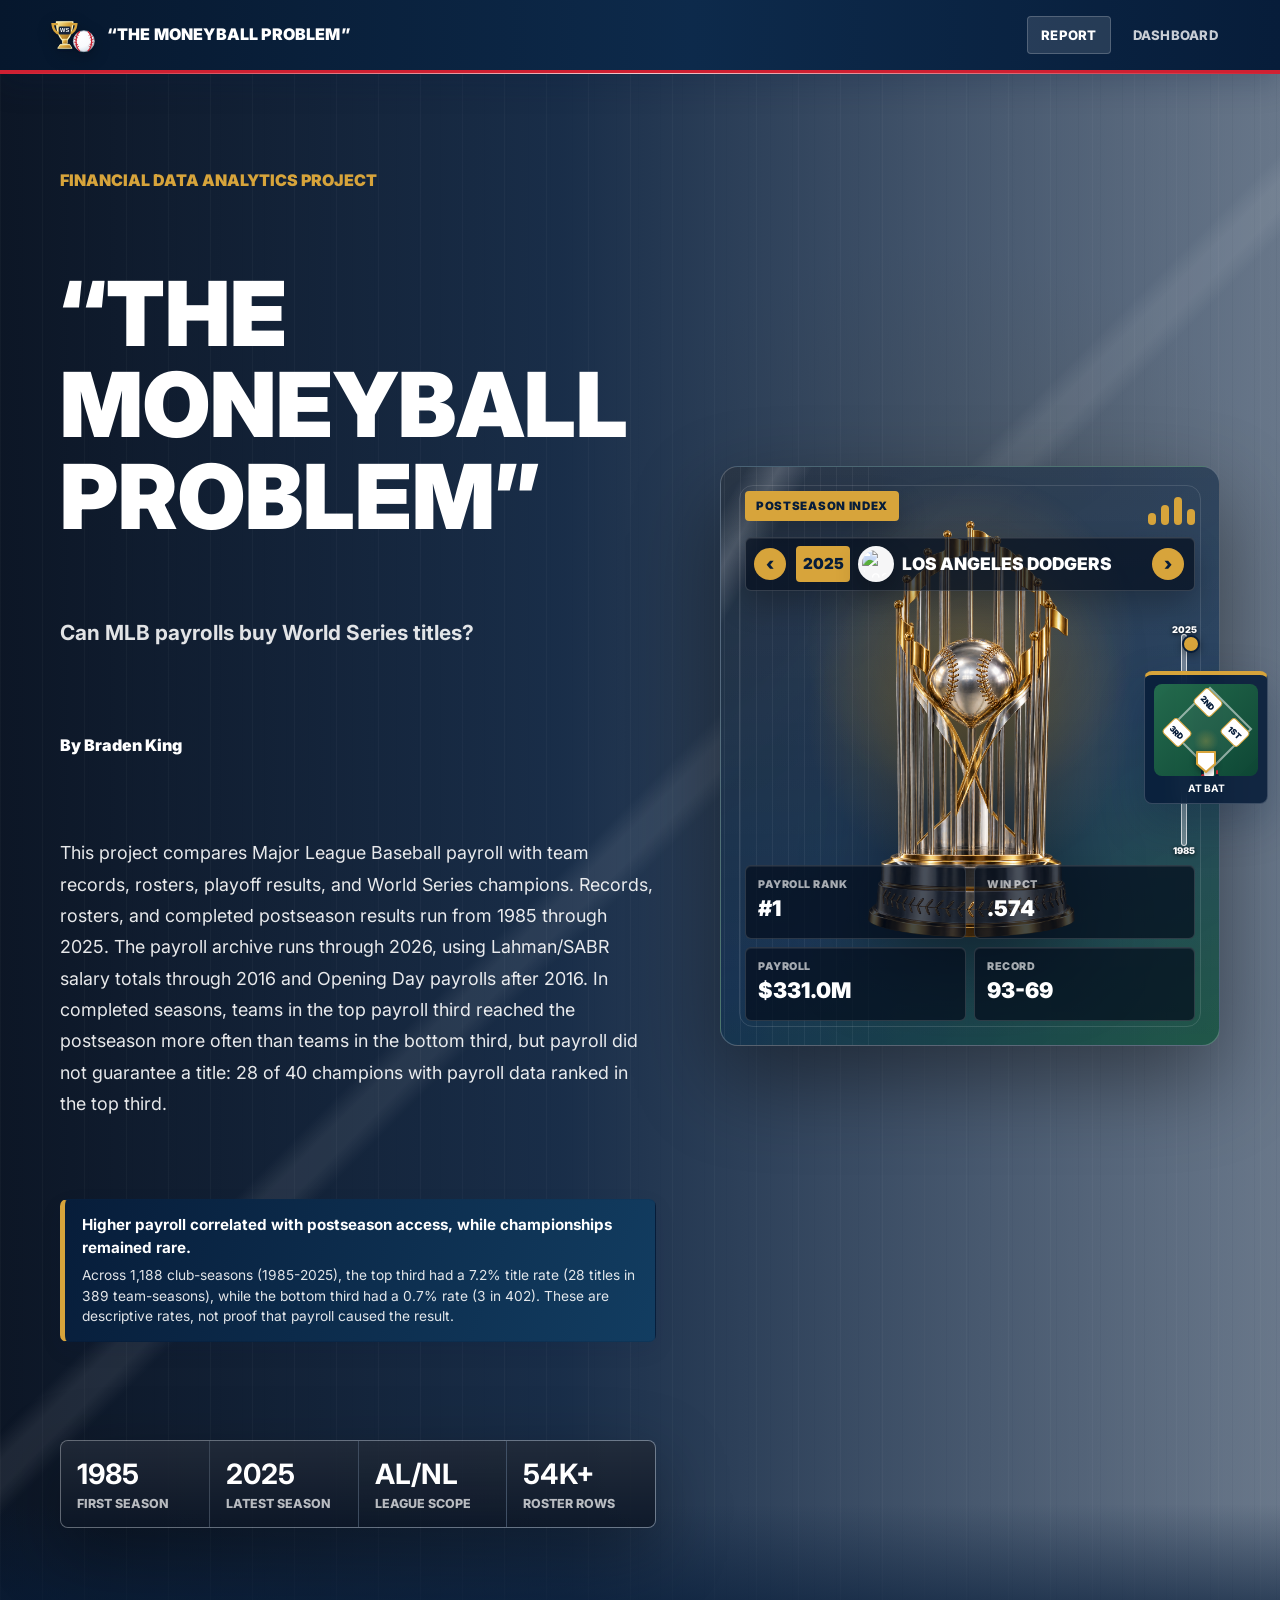
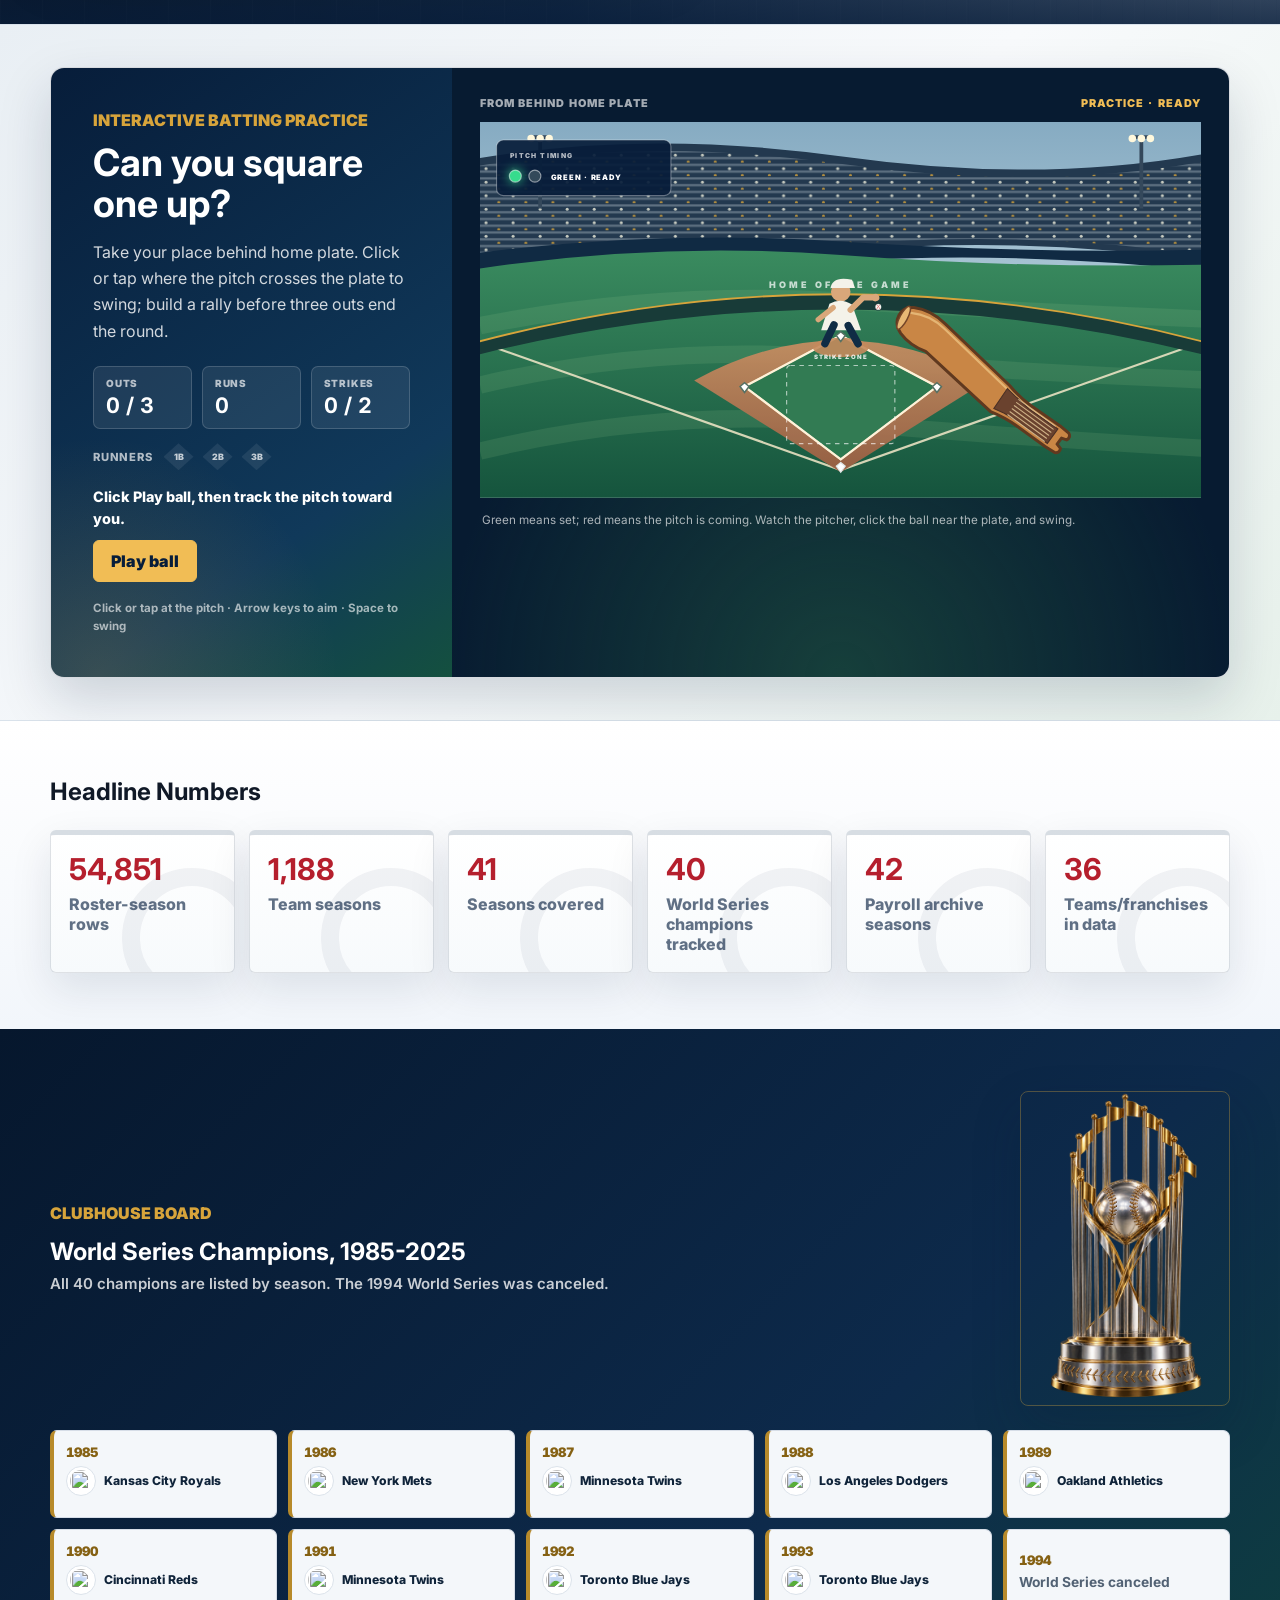
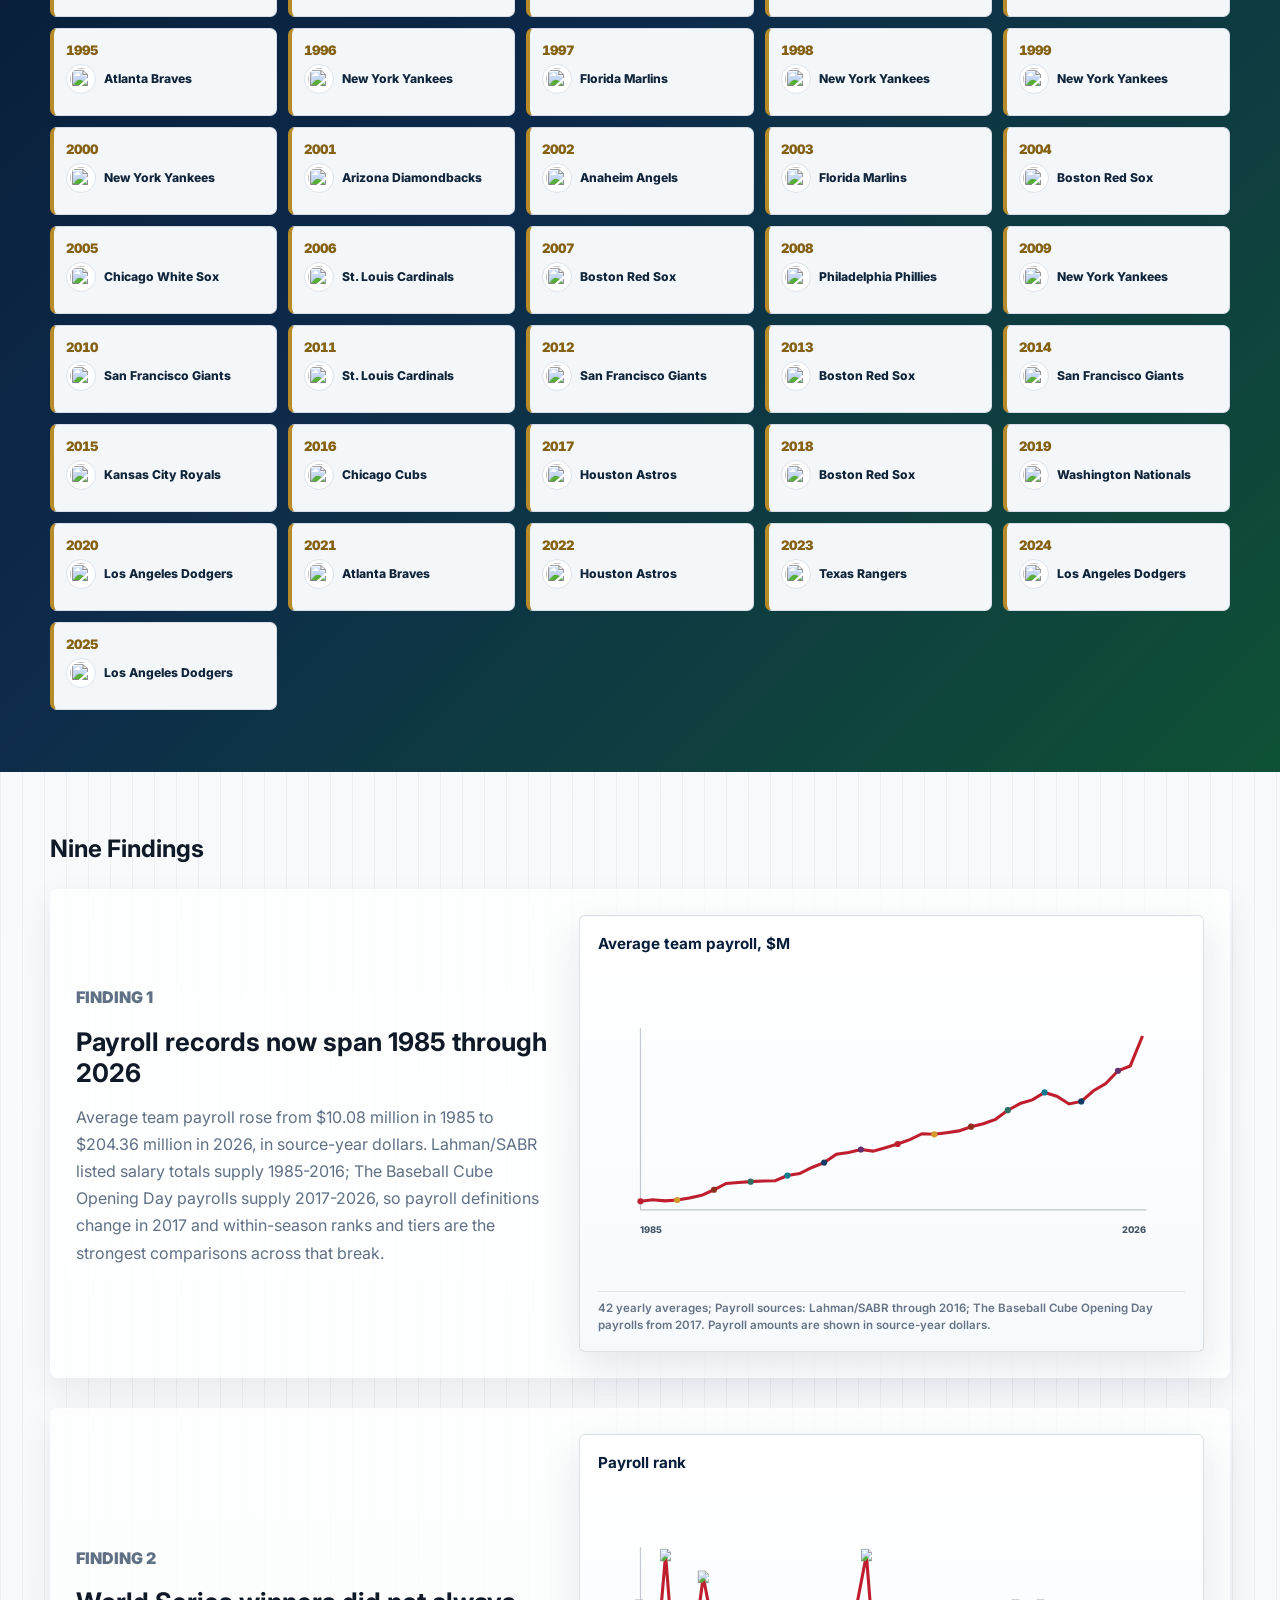
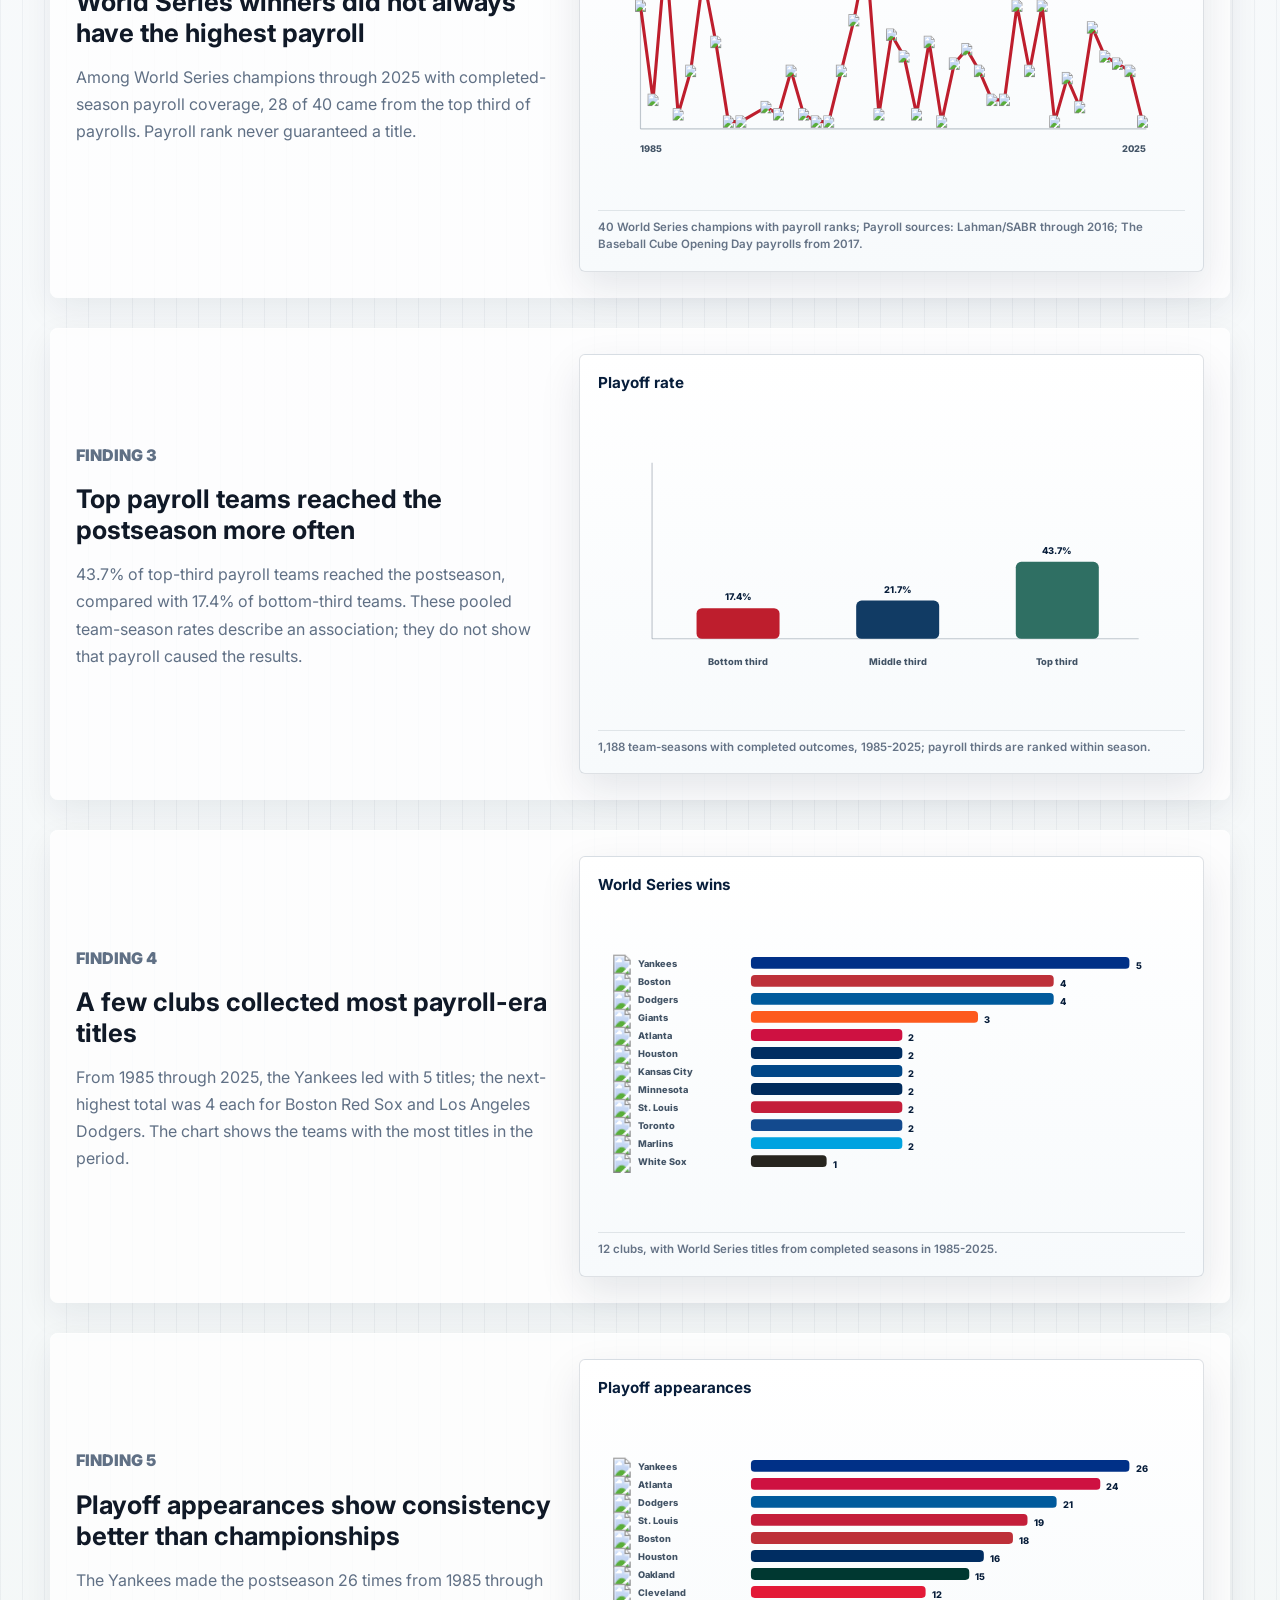
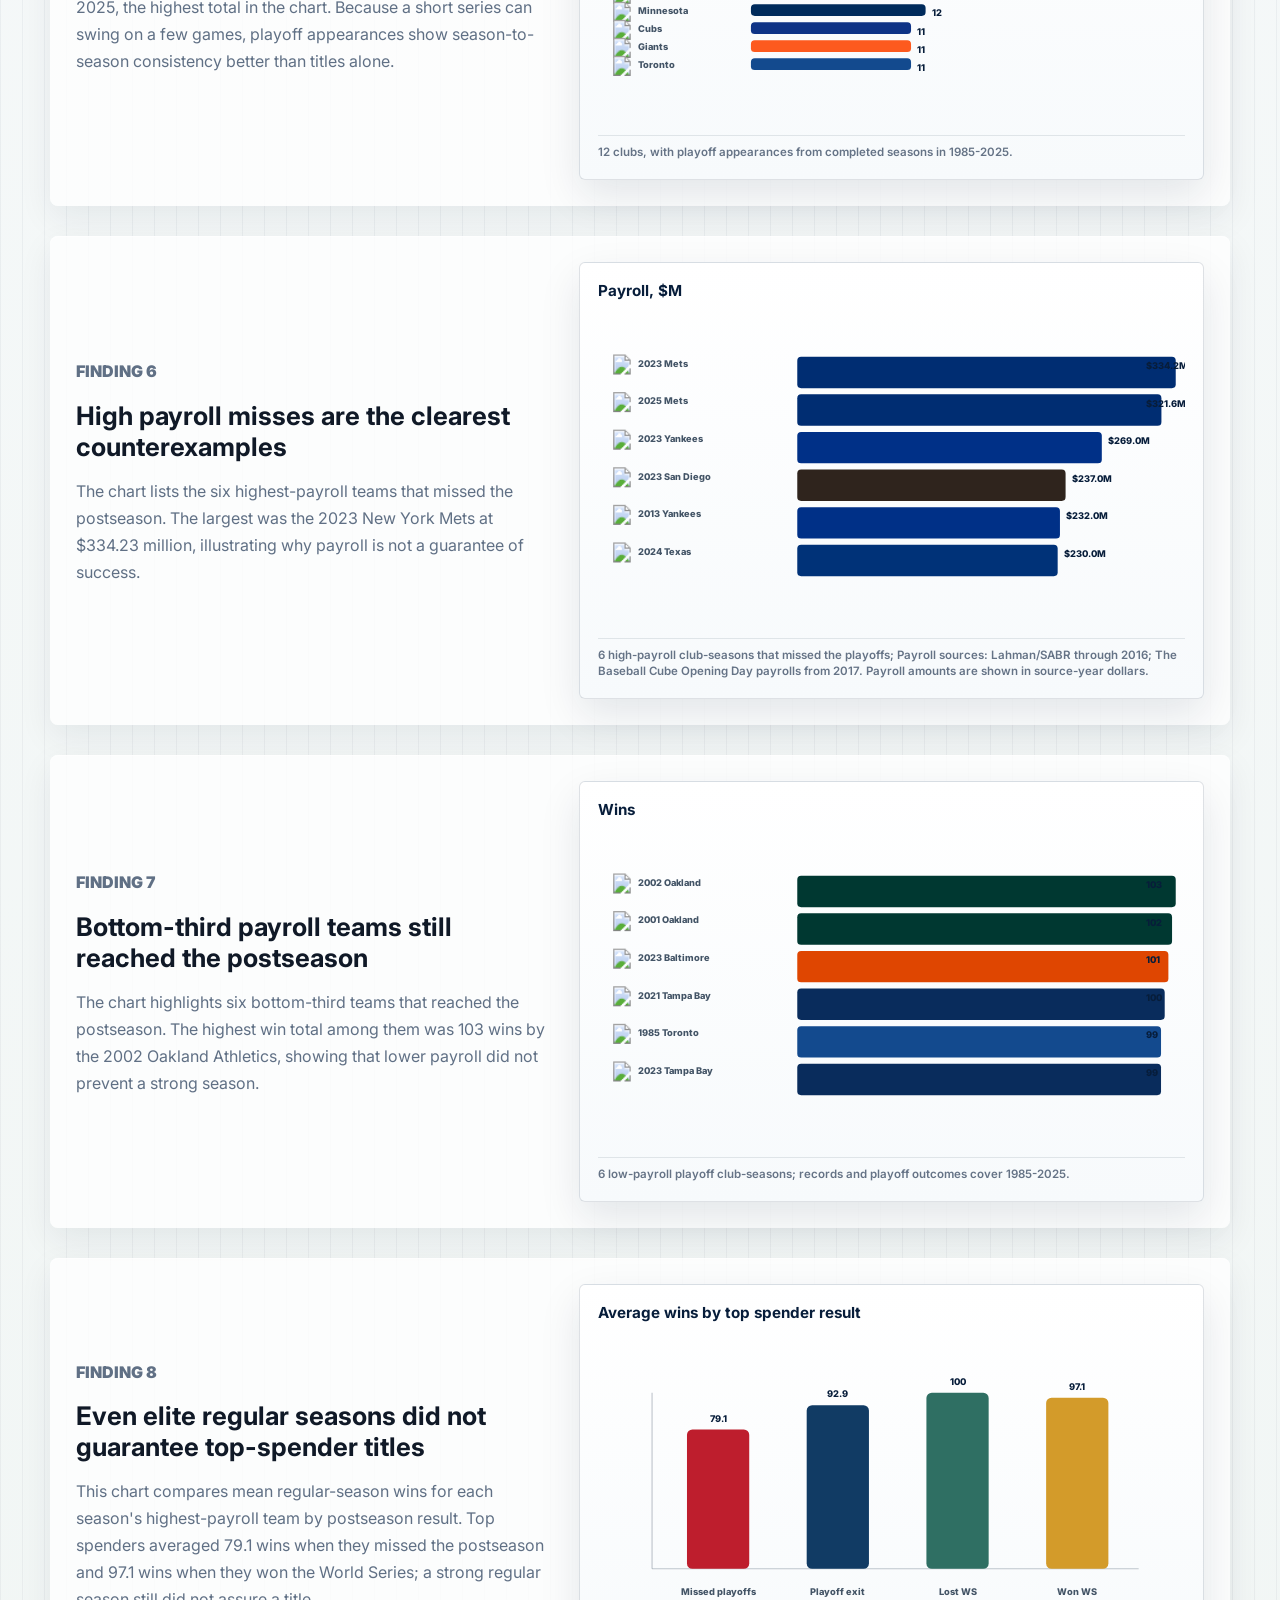
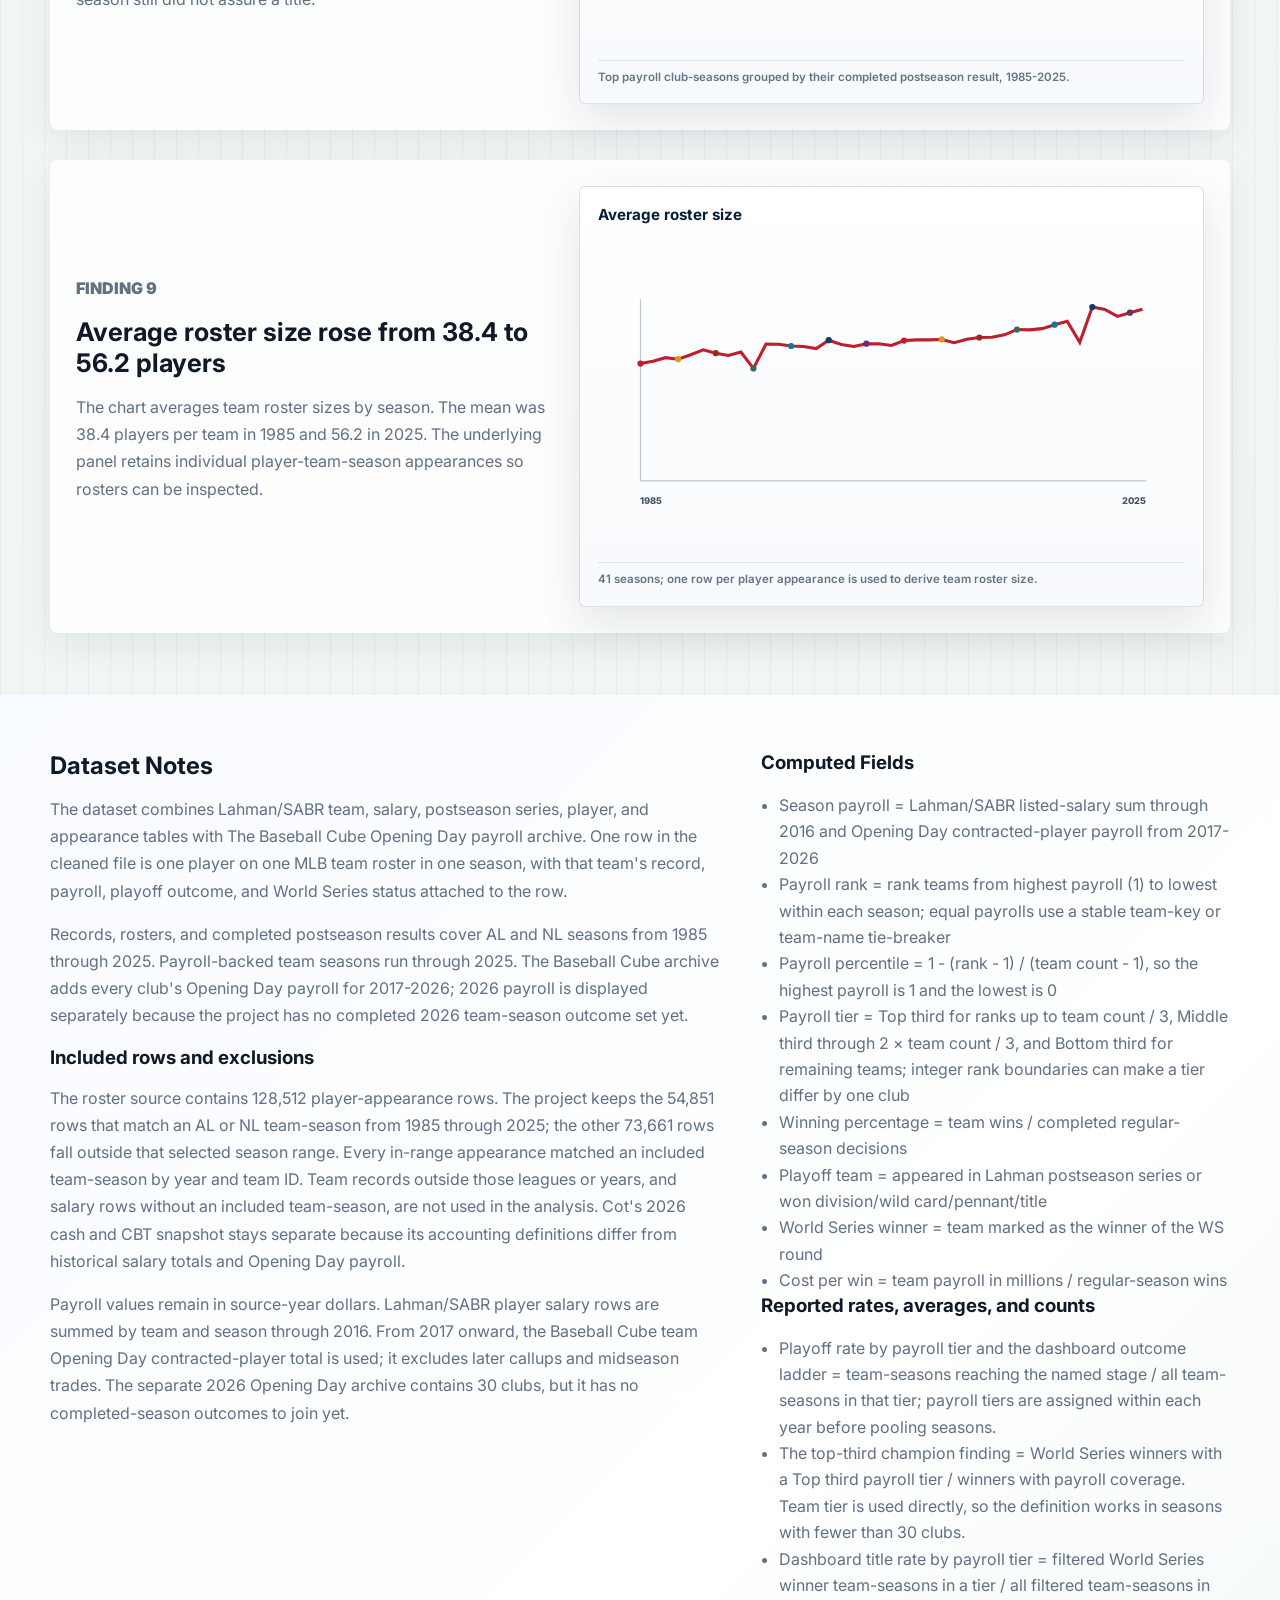
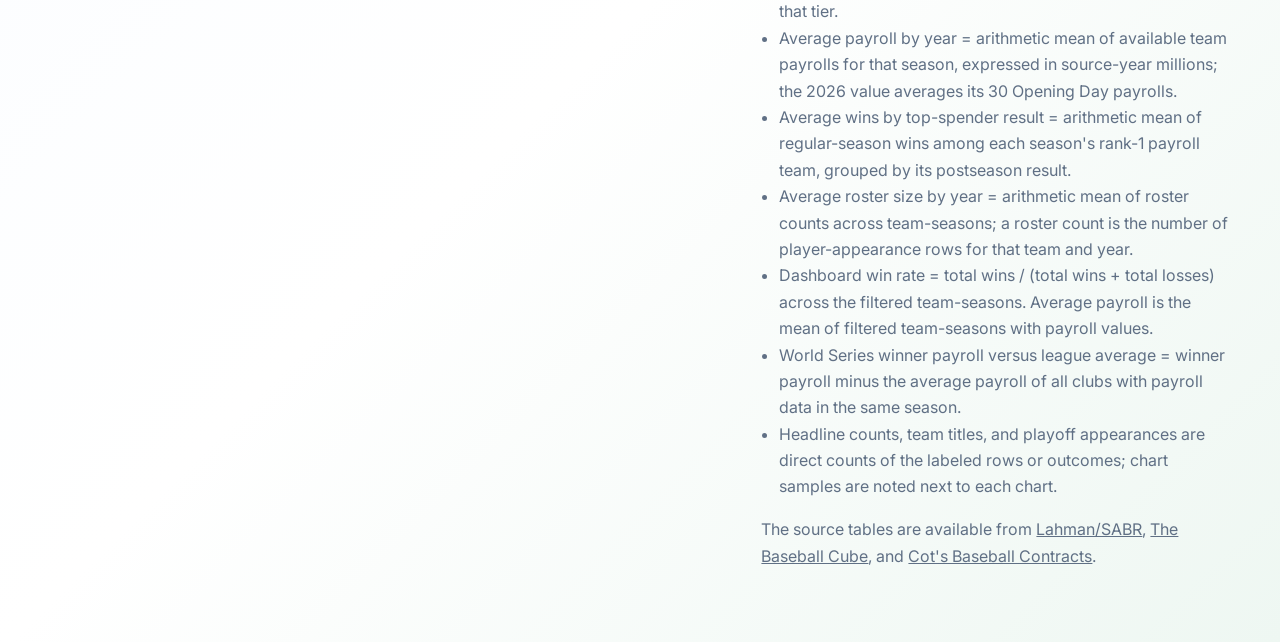
==== commit fc11bf2d: "Animate pitcher delivery and clarify batting practice cues" ====
--- a/index.html
+++ b/index.html
@@ -7,7 +7,7 @@
     <link rel="preconnect" href="https://fonts.googleapis.com">
     <link rel="preconnect" href="https://fonts.gstatic.com" crossorigin>
     <link href="https://fonts.googleapis.com/css2?family=Inter:wght@400;600;700;800&family=Libre+Baskerville:wght@700&display=swap" rel="stylesheet">
-    <link rel="stylesheet" href="assets/styles.css?v=20261002-28">
+    <link rel="stylesheet" href="assets/styles.css?v=20261002-29">
   </head>
   <body>
     <nav class="site-nav">
@@ -163,16 +163,22 @@
                   <path d="M466 223q2-19 29-13l4 11h-33z" fill="#f4f2e9"></path>
                   <path d="M465 242q15-9 30 1l12 34h-53z" fill="#f4f2e9"></path>
                   <path d="M471 270l-12 25m31-24 13 24" stroke="#102c45" stroke-width="10" stroke-linecap="round"></path>
-                  <path d="M470 247l-20 16m40-15 18 7" stroke="#d9a77a" stroke-width="7" stroke-linecap="round"></path>
+                  <path d="M470 247l-20 16" stroke="#d9a77a" stroke-width="7" stroke-linecap="round"></path>
+                  <g id="practicePitcherArm" transform="rotate(-20 493 250)">
+                    <path d="M493 250L515 240L530 246" fill="none" stroke="#d9a77a" stroke-width="8" stroke-linecap="round" stroke-linejoin="round"></path>
+                    <circle cx="530" cy="246" r="5" fill="#d9a77a"></circle>
+                  </g>
                 </g>
                 <path id="practiceBatTrail" class="practice-bat-trail" d="" visibility="hidden"></path>
                 <g id="practiceBat" transform="translate(770 424) rotate(36)">
-                  <path d="M0 0L-18-11L-207-61Q-232-69-258-55L-261-30Q-232-21-203-34L-12 8Z" fill="#d6a15d" stroke="#744528" stroke-width="5" stroke-linejoin="round"></path>
-                  <path d="M-35-18L-215-54" stroke="#f3d7a3" stroke-opacity=".75" stroke-width="4" stroke-linecap="round"></path>
-                  <path d="M-10-4L-30-9" stroke="#f2e5cc" stroke-width="9" stroke-linecap="round"></path>
+                  <path d="M8-7Q11-13 5-16L-10-17L-57-16Q-76-16-96-21L-213-37Q-240-41-260-30Q-272-23-270-10Q-268 3-254 8Q-235 14-213 8L-96 22Q-76 17-57 17L-10 17L5 16Q11 13 8 7L1 5L1-5Z" fill="#c98645" stroke="#60391f" stroke-width="4" stroke-linejoin="round"></path>
+                  <path d="M-18-12L-56-11L-93-15L-210-31Q-237-35-259-22" fill="none" stroke="#e9bd7c" stroke-opacity=".86" stroke-width="3" stroke-linecap="round"></path>
+                  <path d="M-10-12L-56-11L-82-14L-96-16L-95 16L-80 13L-56 11L-10 12Z" fill="#6a422e" stroke="#4b3025" stroke-width="1.5"></path>
+                  <path d="M-15-13L-75-13M-15-8L-75-8M-15-3L-75-3M-15 2L-75 2M-15 7L-75 7M-15 12L-75 12" fill="none" stroke="#d9bd91" stroke-width="1.5" stroke-linecap="round" opacity=".9"></path>
+                  <ellipse cx="-263" cy="-11" rx="5" ry="17" transform="rotate(-8 -263 -11)" fill="#e8b875" stroke="#744528" stroke-width="2"></ellipse>
                 </g>
                 <line id="practiceTrail" x1="0" y1="0" x2="0" y2="0" class="practice-ball-trail" visibility="hidden"></line>
-                <g id="practiceBall" class="practice-ball" transform="translate(480 258) scale(.38)" filter="url(#practiceBallShadow)">
+                <g id="practiceBall" class="practice-ball" transform="translate(530 246) scale(.34)" filter="url(#practiceBallShadow)">
                   <circle r="11" fill="#fffdf5" stroke="#c6d3d6" stroke-width="1.4"></circle>
                   <path d="M-6-8q11 8 12 16M6-8q-11 8-12 16" fill="none" stroke="#c82432" stroke-width="1.8" stroke-linecap="round"></path>
                 </g>
@@ -184,8 +190,15 @@
                   <rect x="350" y="26" width="260" height="46" rx="8"></rect>
                   <text id="practiceOutcomeText" x="480" y="56" text-anchor="middle"></text>
                 </g>
+                <g class="practice-pitch-cue" aria-label="Pitch timing cue">
+                  <rect x="22" y="24" width="232" height="74" rx="9" class="practice-cue-frame"></rect>
+                  <text x="40" y="48" class="practice-cue-heading">PITCH TIMING</text>
+                  <circle id="practiceLightGreen" cx="47" cy="72" r="8" class="practice-light practice-light-green is-active"></circle>
+                  <circle id="practiceLightRed" cx="73" cy="72" r="8" class="practice-light practice-light-red"></circle>
+                  <text id="practiceCueText" x="94" y="77" class="practice-cue-text">GREEN · READY</text>
+                </g>
               </svg>
-              <p class="practice-scene-note">Watch it leave the pitcher's hand, click its location near the plate, and swing. Three outs end your inning.</p>
+              <p class="practice-scene-note">Green means set; red means the pitch is coming. Watch the pitcher, click the ball near the plate, and swing.</p>
             </div>
           </div>
         </div>
@@ -268,6 +281,6 @@
     </main>
 
     <script src="assets/report.js?v=20261002-24"></script>
-    <script src="assets/batting-practice.js?v=20261002-3"></script>
+    <script src="assets/batting-practice.js?v=20261002-4"></script>
   </body>
 </html>
--- a/assets/styles.css
+++ b/assets/styles.css
@@ -3107,6 +3107,47 @@
   letter-spacing: 1.2px;
 }
 
+.practice-pitch-cue {
+  pointer-events: none;
+}
+
+.practice-cue-frame {
+  fill: rgba(7, 29, 58, .92);
+  stroke: rgba(255, 255, 255, .35);
+  stroke-width: 1.5;
+}
+
+.practice-cue-heading {
+  fill: rgba(255, 255, 255, .7);
+  font-size: 9px;
+  font-weight: 900;
+  letter-spacing: 1.8px;
+}
+
+.practice-light {
+  fill: #33495a;
+  stroke: rgba(255, 255, 255, .5);
+  stroke-width: 1.5;
+  transition: fill 100ms ease, filter 100ms ease;
+}
+
+.practice-light-green.is-active {
+  fill: #37db8d;
+  filter: drop-shadow(0 0 7px rgba(55, 219, 141, .95));
+}
+
+.practice-light-red.is-active {
+  fill: #ff4756;
+  filter: drop-shadow(0 0 8px rgba(255, 71, 86, .95));
+}
+
+.practice-cue-text {
+  fill: #fff;
+  font-size: 10px;
+  font-weight: 900;
+  letter-spacing: 1px;
+}
+
 .practice-ball-trail {
   stroke: rgba(255, 255, 255, .84);
   stroke-dasharray: 5 8;
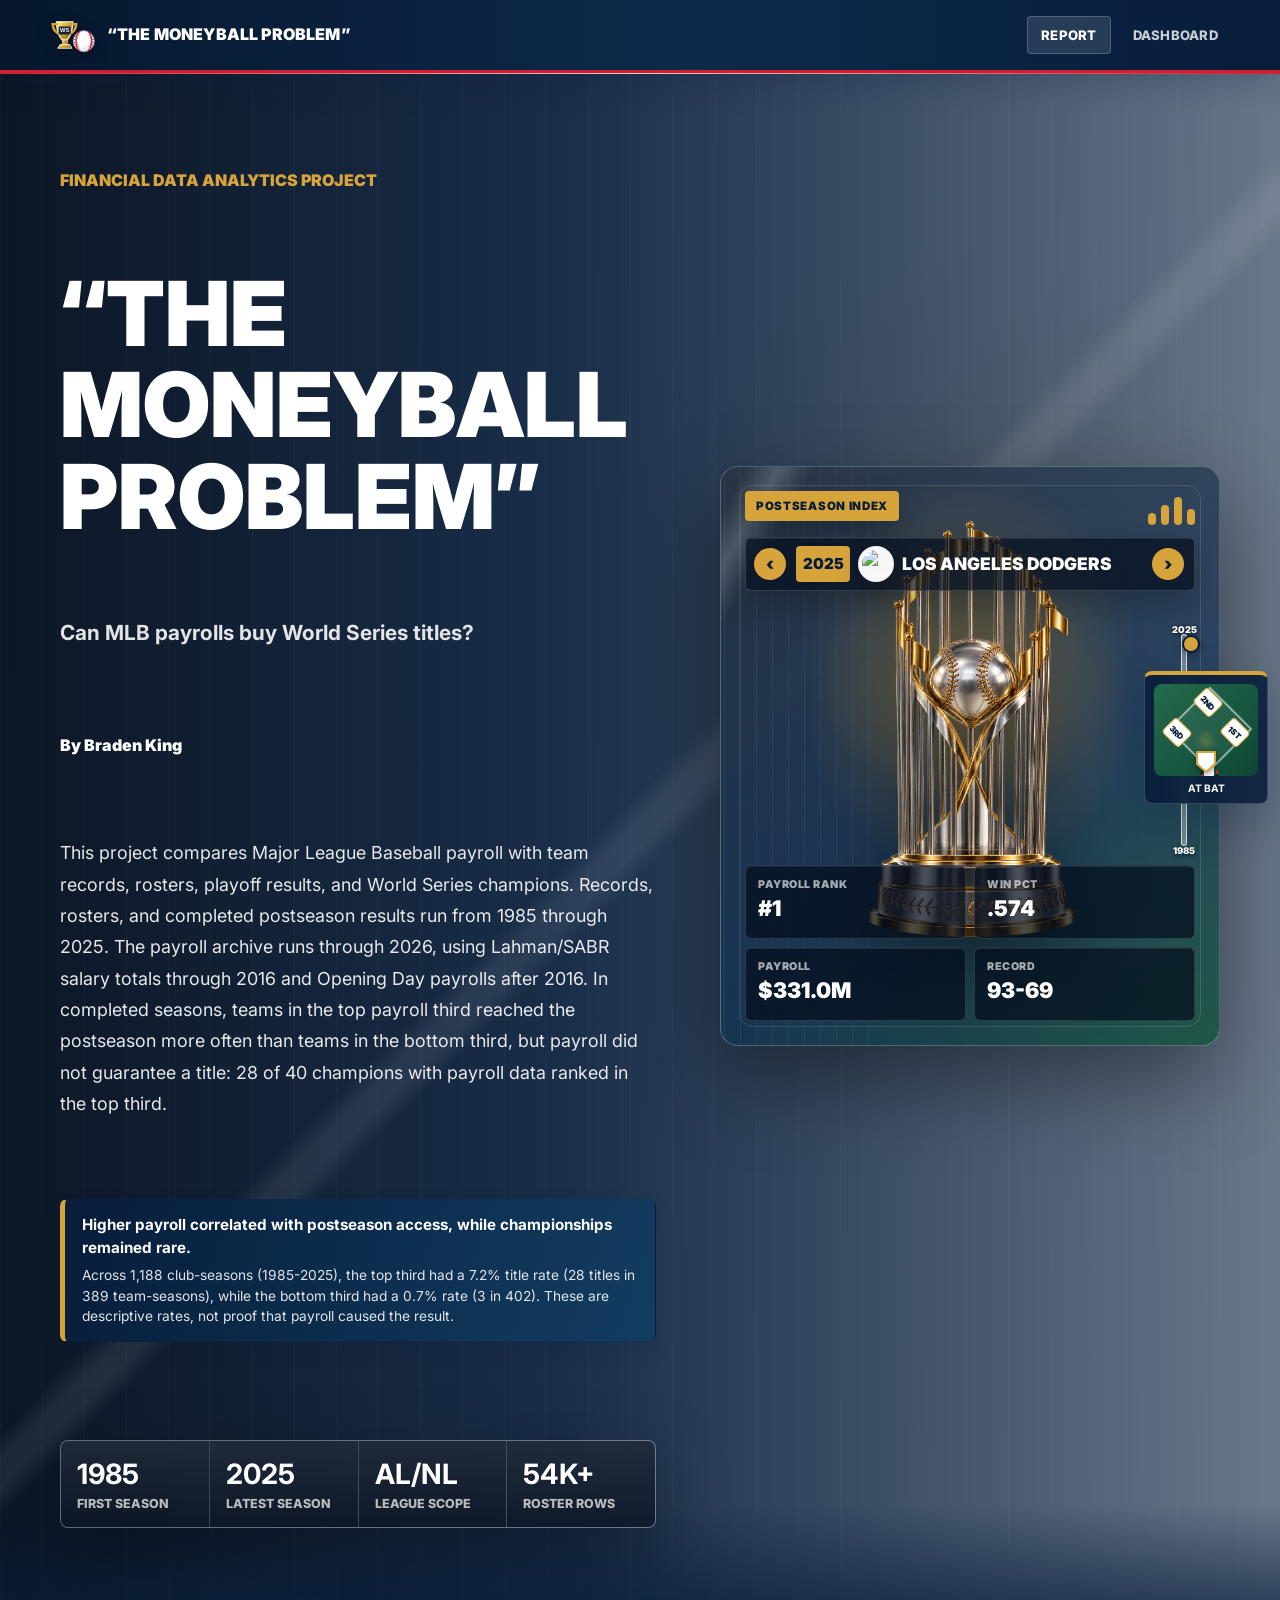
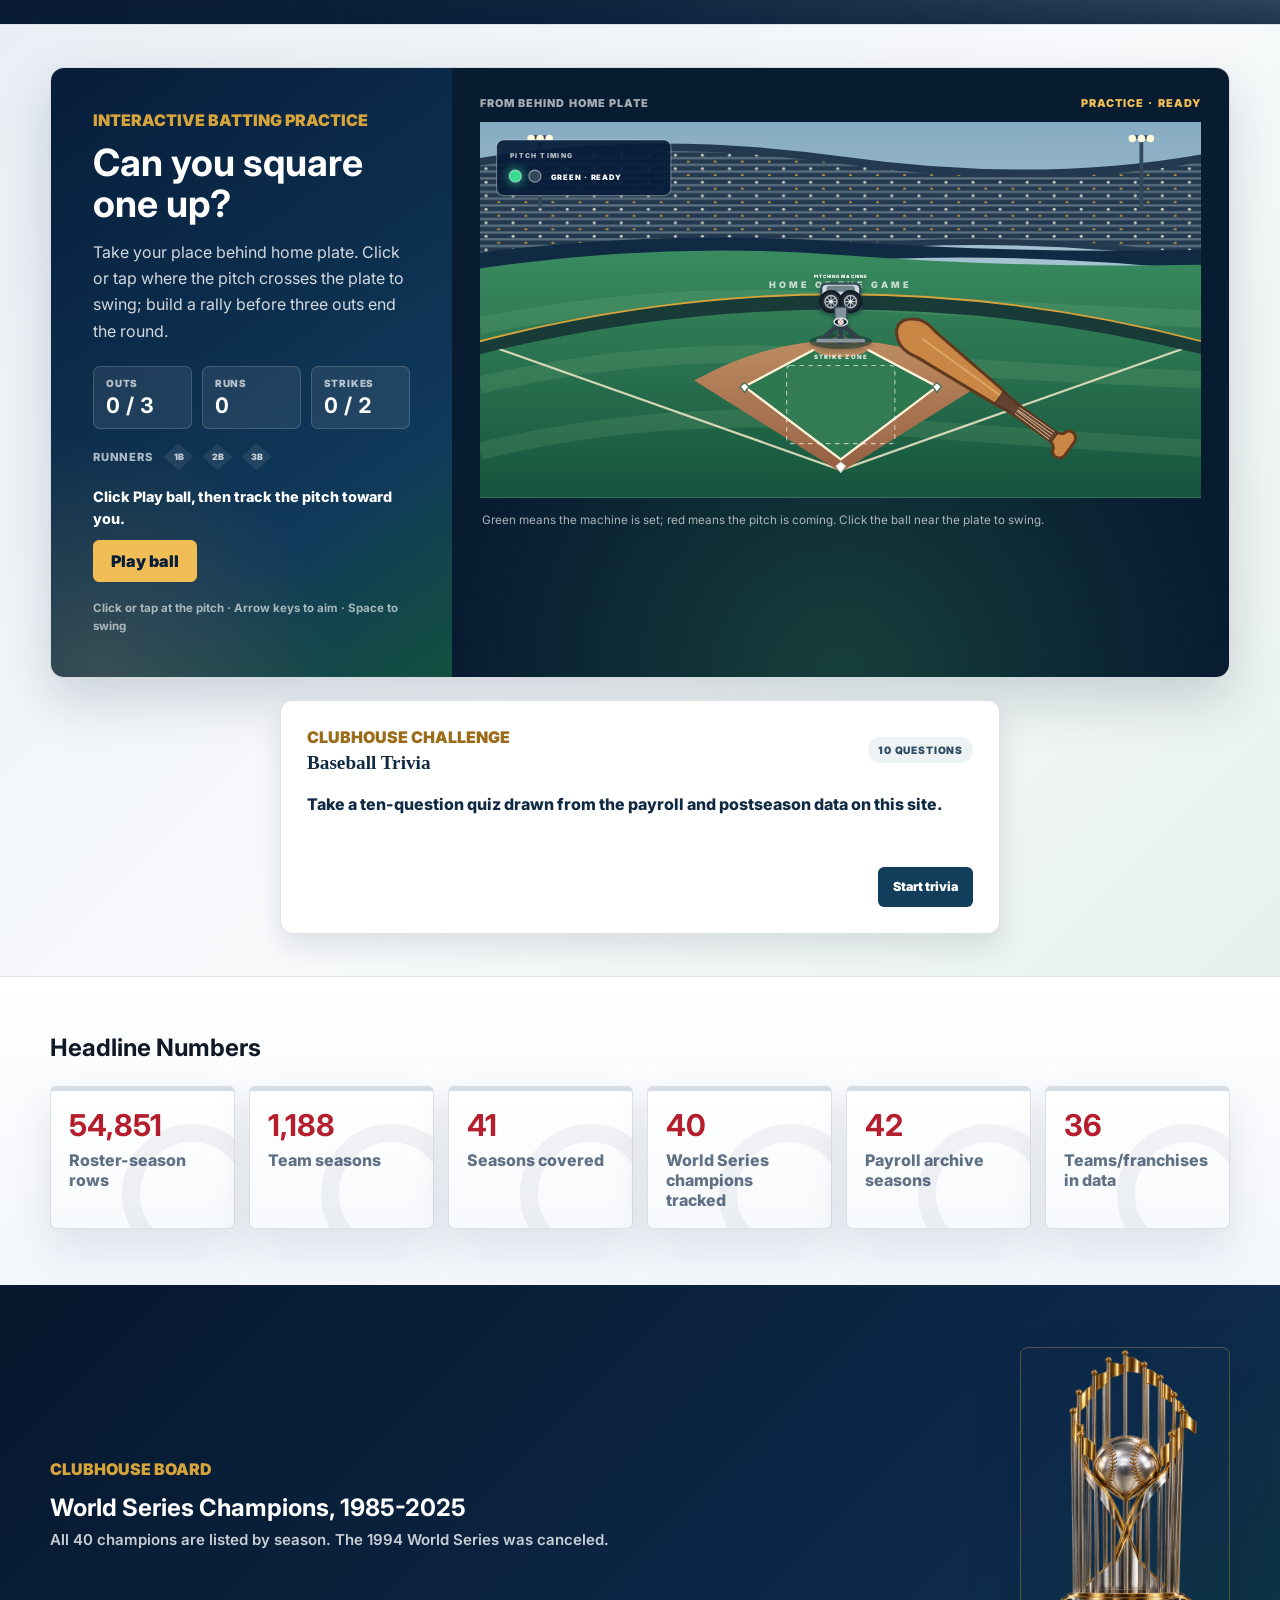
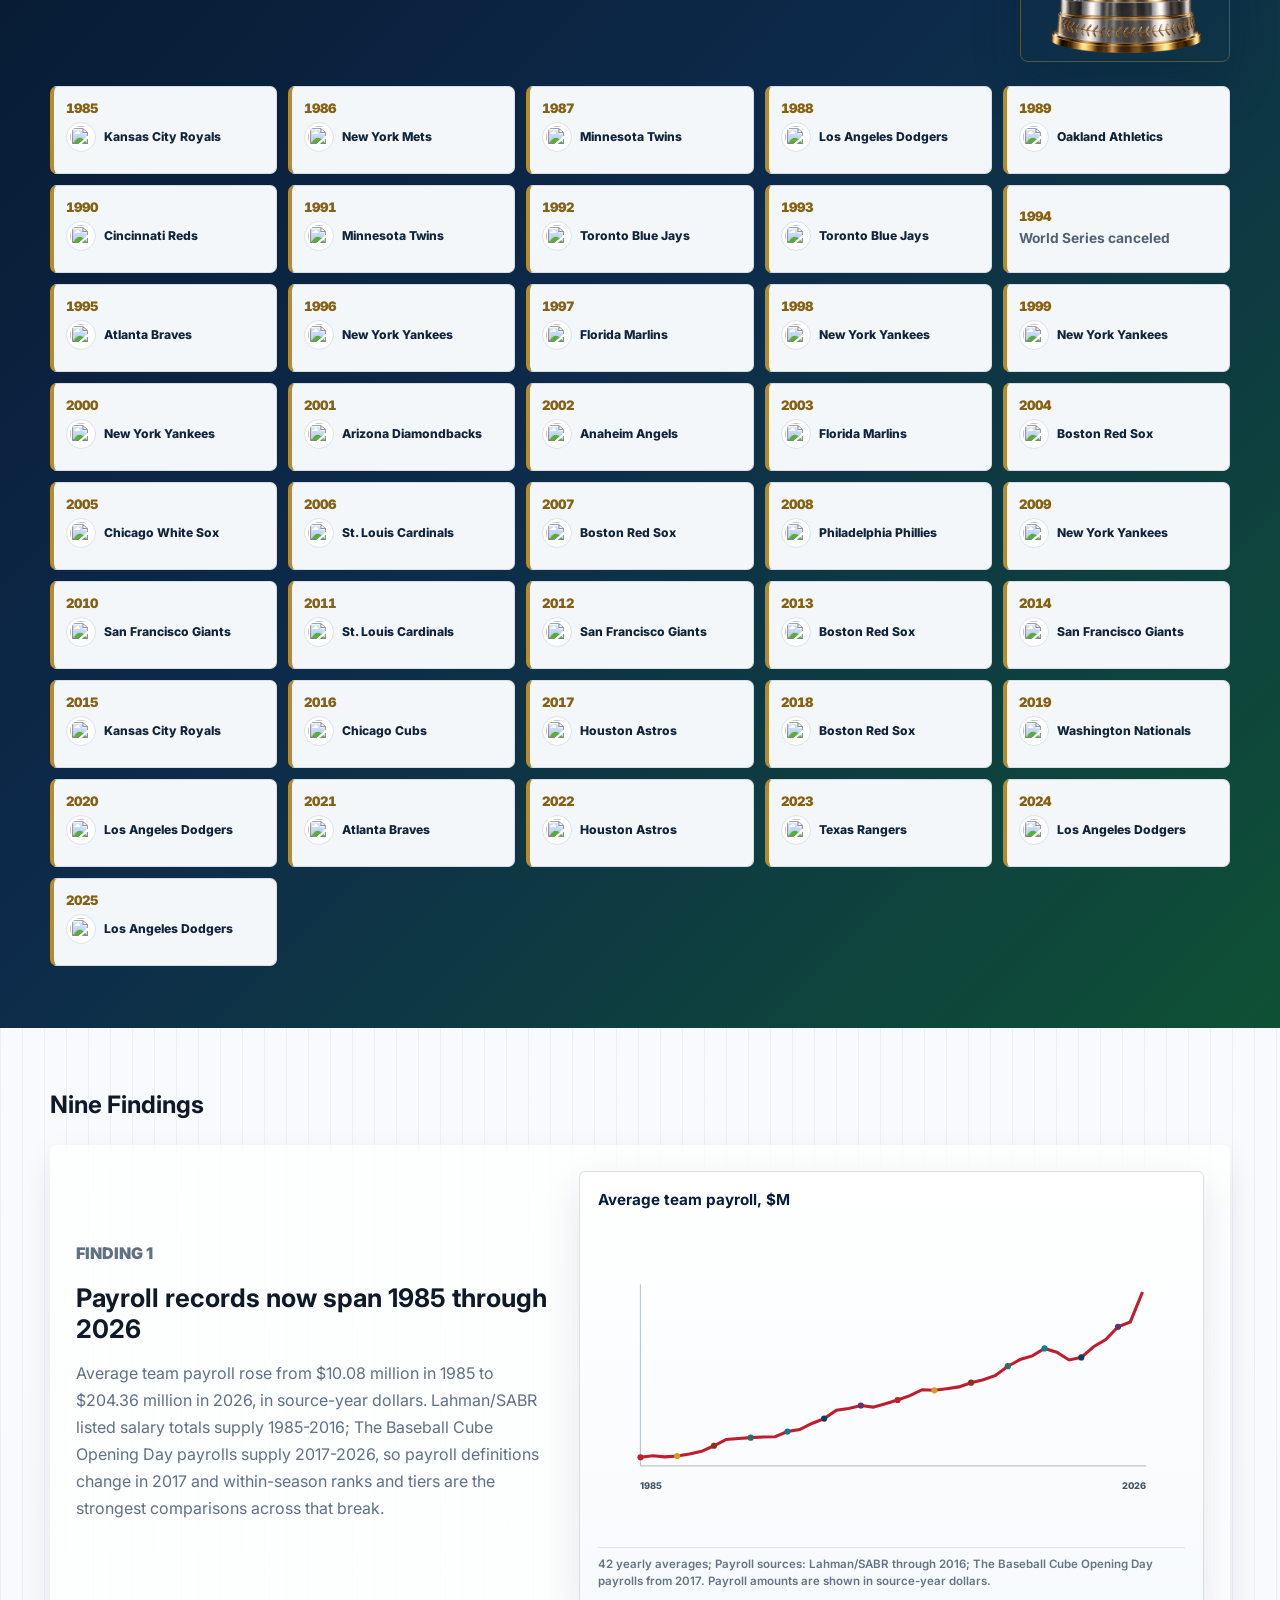
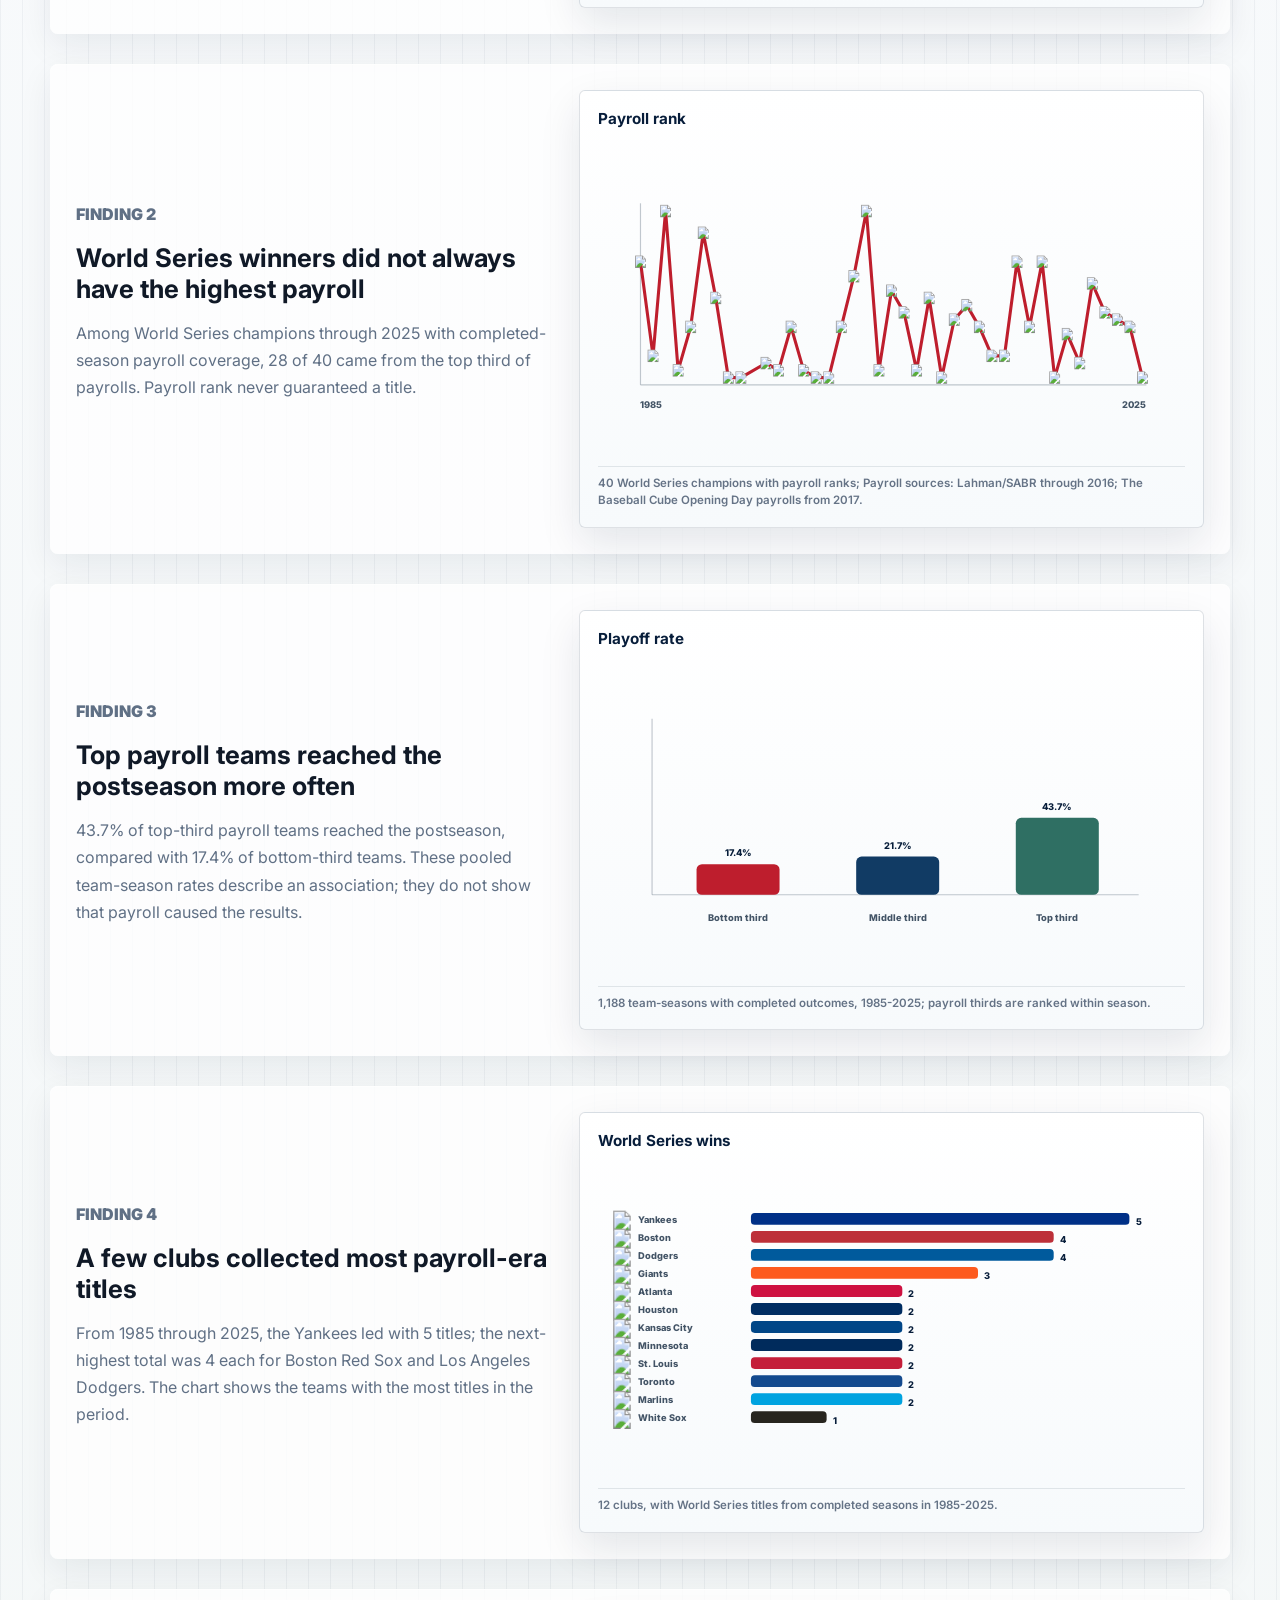
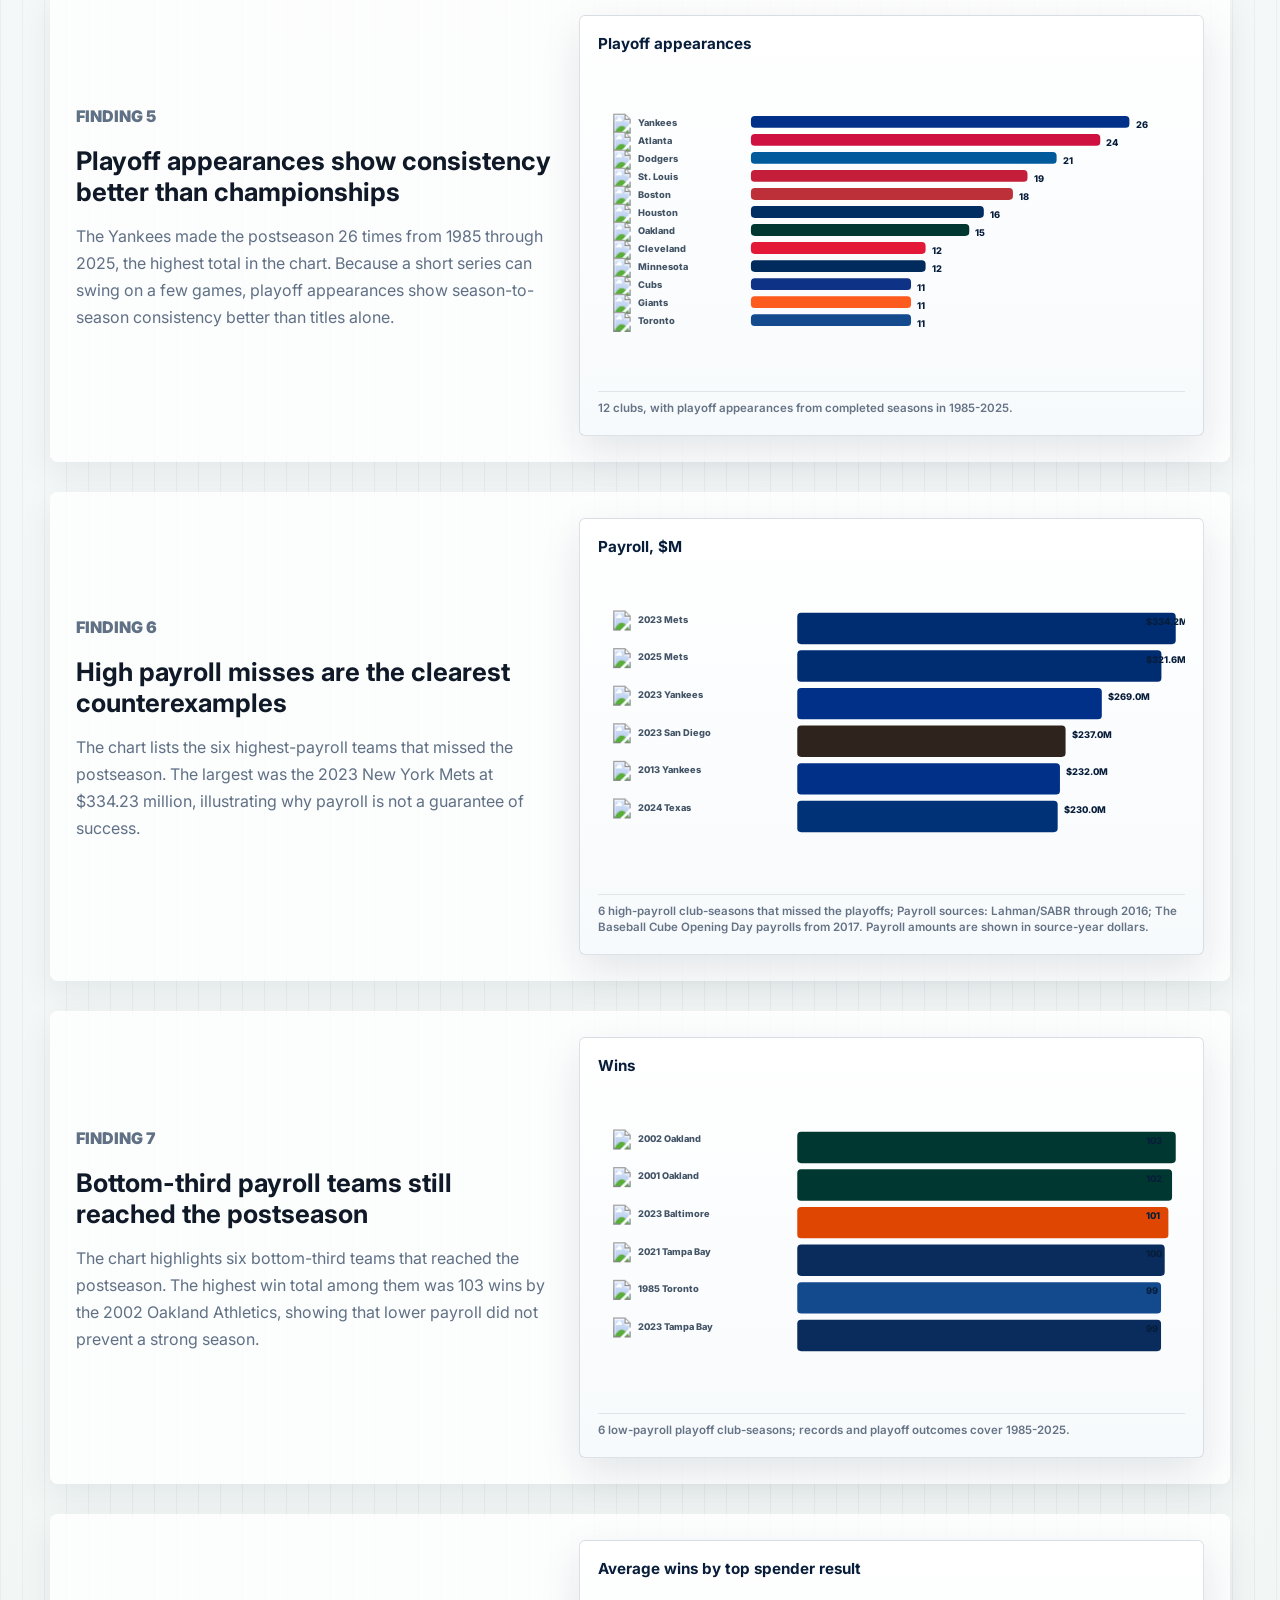
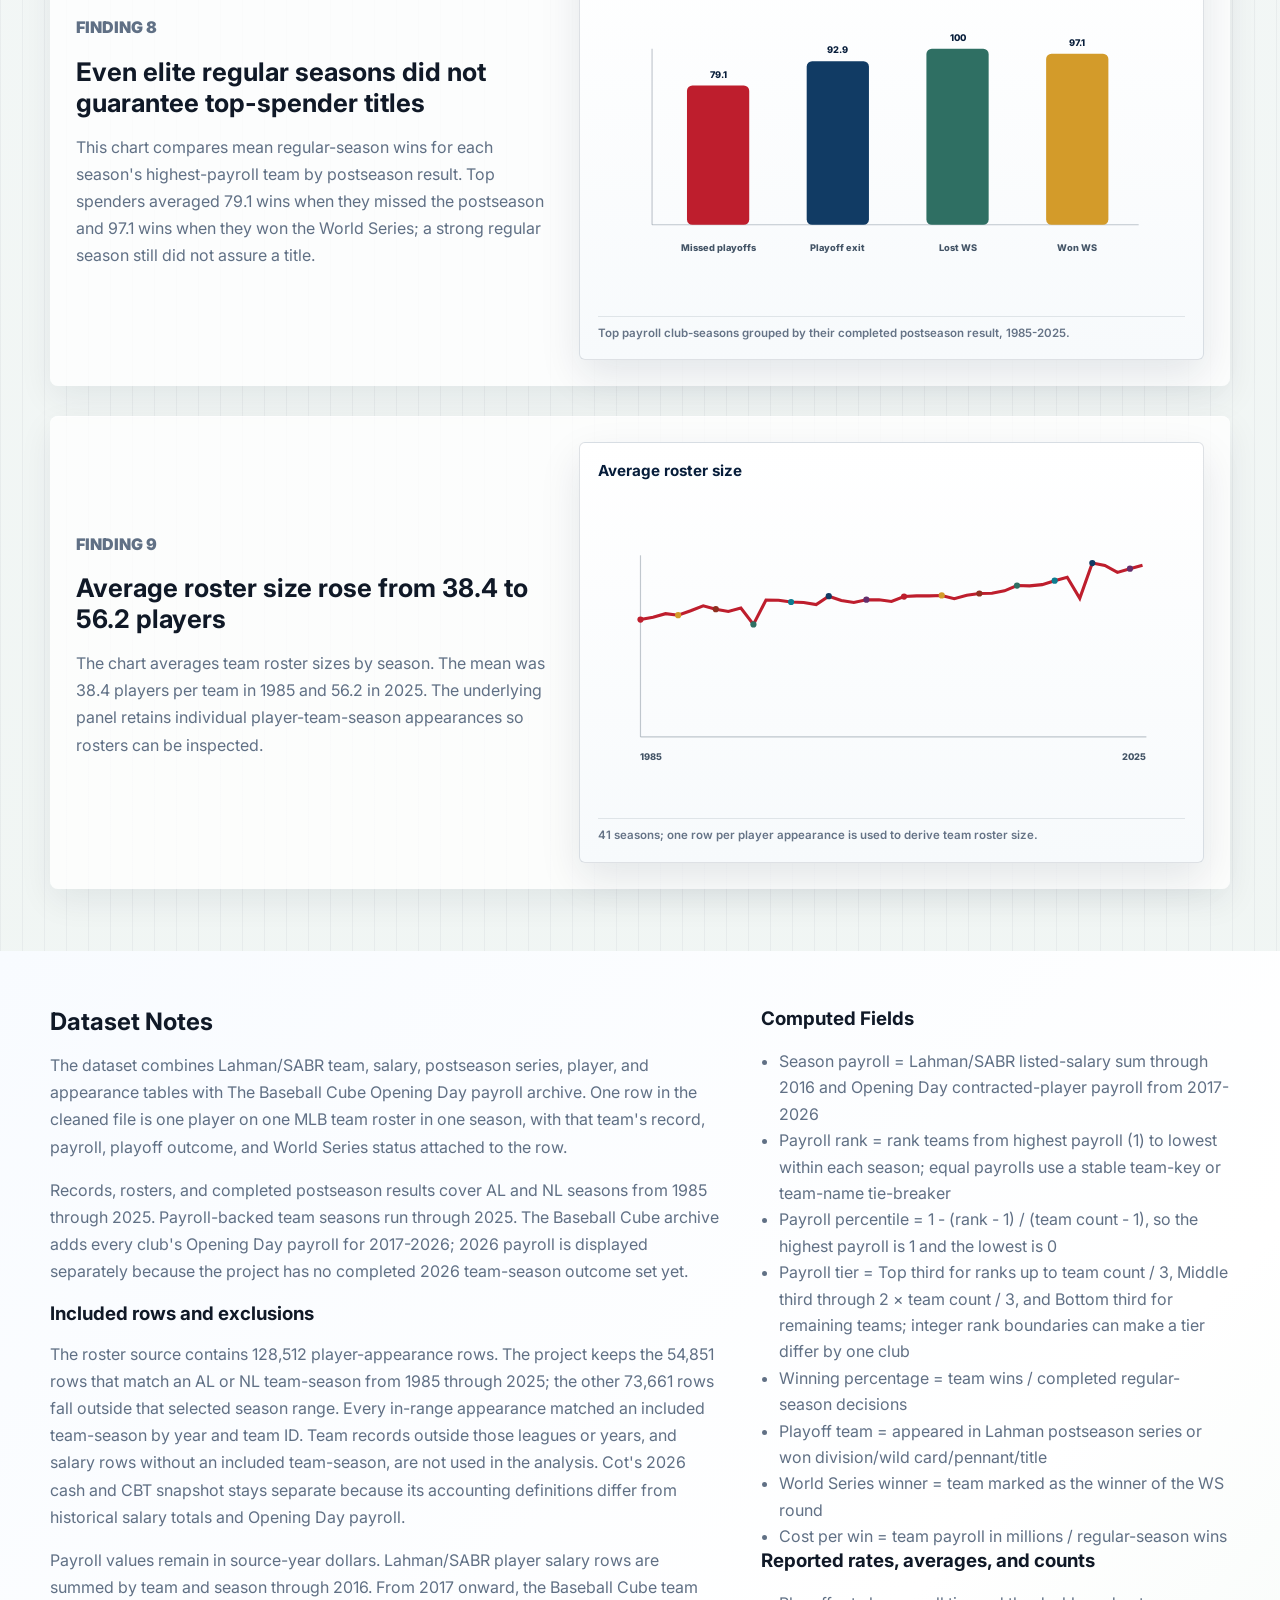
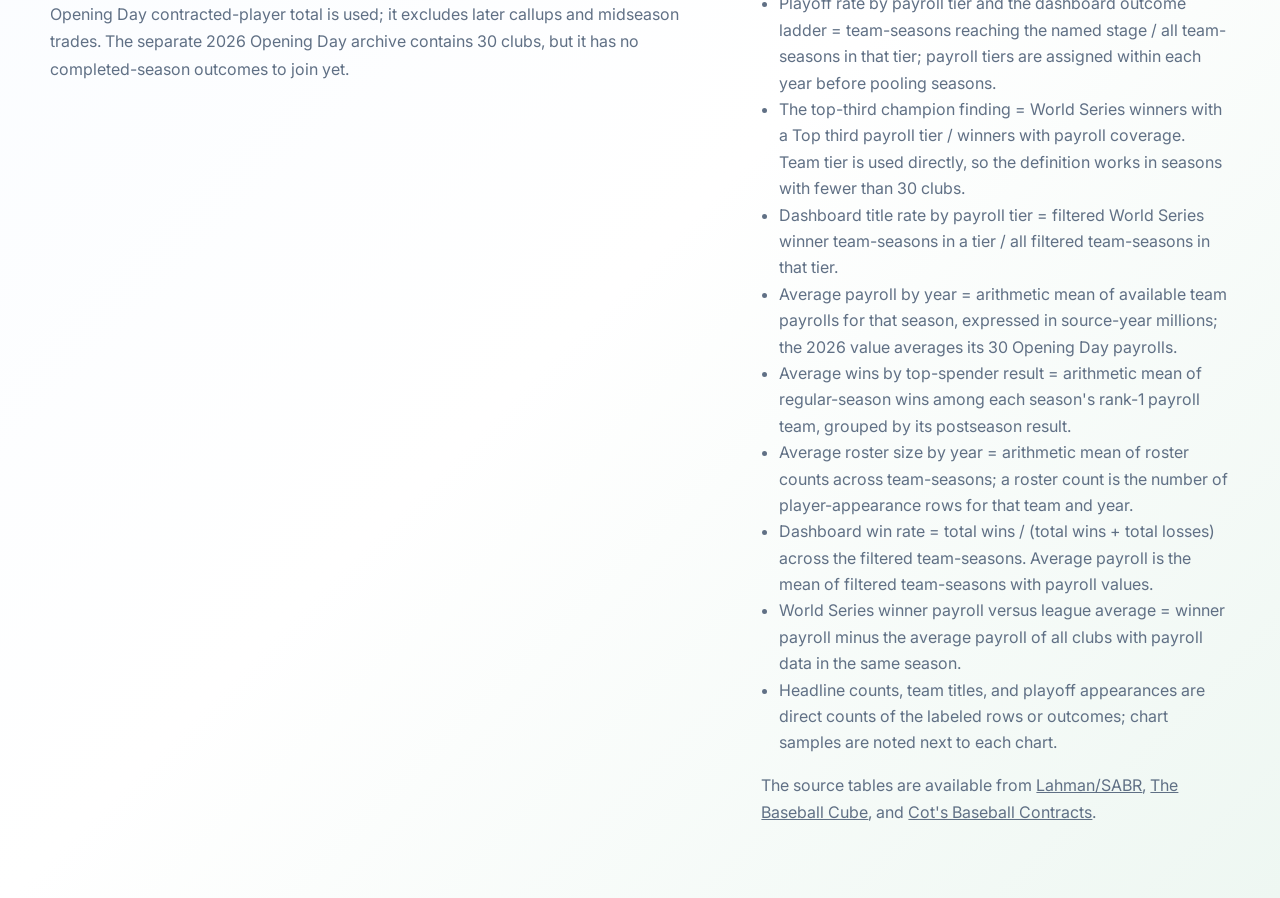
==== commit 79beb693: "Add pitching machine and data trivia challenge" ====
--- a/index.html
+++ b/index.html
@@ -7,7 +7,7 @@
     <link rel="preconnect" href="https://fonts.googleapis.com">
     <link rel="preconnect" href="https://fonts.gstatic.com" crossorigin>
     <link href="https://fonts.googleapis.com/css2?family=Inter:wght@400;600;700;800&family=Libre+Baskerville:wght@700&display=swap" rel="stylesheet">
-    <link rel="stylesheet" href="assets/styles.css?v=20261002-29">
+    <link rel="stylesheet" href="assets/styles.css?v=20261002-30">
   </head>
   <body>
     <nav class="site-nav">
@@ -158,27 +158,37 @@
                 <path id="practiceFieldThird" class="practice-field-base" d="M346 352l6-5 6 5-6 8z"></path>
                 <rect x="408" y="324" width="144" height="104" rx="5" class="practice-strike-zone"></rect>
                 <text x="480" y="316" class="practice-zone-label" text-anchor="middle">STRIKE ZONE</text>
-                <g class="practice-player practice-pitcher" aria-hidden="true">
-                  <circle cx="480" cy="226" r="13" fill="#d9a77a"></circle>
-                  <path d="M466 223q2-19 29-13l4 11h-33z" fill="#f4f2e9"></path>
-                  <path d="M465 242q15-9 30 1l12 34h-53z" fill="#f4f2e9"></path>
-                  <path d="M471 270l-12 25m31-24 13 24" stroke="#102c45" stroke-width="10" stroke-linecap="round"></path>
-                  <path d="M470 247l-20 16" stroke="#d9a77a" stroke-width="7" stroke-linecap="round"></path>
-                  <g id="practicePitcherArm" transform="rotate(-20 493 250)">
-                    <path d="M493 250L515 240L530 246" fill="none" stroke="#d9a77a" stroke-width="8" stroke-linecap="round" stroke-linejoin="round"></path>
-                    <circle cx="530" cy="246" r="5" fill="#d9a77a"></circle>
+                <g class="practice-machine" role="img" aria-label="Two-wheel baseball pitching machine">
+                  <ellipse cx="480" cy="292" rx="42" ry="10" fill="#193f35" opacity=".55"></ellipse>
+                  <path d="M480 255v31m-3-16-25 22m31-22 25 22m-28-6v7" fill="none" stroke="#303f4a" stroke-width="6" stroke-linecap="round" stroke-linejoin="round"></path>
+                  <path d="M450 291h60" stroke="#89969a" stroke-width="5" stroke-linecap="round"></path>
+                  <path d="M454 222q0-7 8-7h36q8 0 8 7v28h-52z" fill="#d2dbdd" stroke="#344957" stroke-width="3"></path>
+                  <rect x="461" y="218" width="38" height="8" rx="4" fill="#71838b"></rect>
+                  <g id="practiceWheelLeft">
+                    <circle cx="467" cy="239" r="14" fill="#202b35" stroke="#111c28" stroke-width="3"></circle>
+                    <circle cx="467" cy="239" r="8" fill="none" stroke="#aeb9bb" stroke-width="2"></circle>
+                    <path d="M467 231v16m-7-8h14m-12-5 10 10m0-10-10 10" stroke="#b4c1c3" stroke-width="1.5"></path>
+                    <circle cx="467" cy="239" r="2.5" fill="#e3e8e5"></circle>
                   </g>
+                  <g id="practiceWheelRight">
+                    <circle cx="493" cy="239" r="14" fill="#202b35" stroke="#111c28" stroke-width="3"></circle>
+                    <circle cx="493" cy="239" r="8" fill="none" stroke="#aeb9bb" stroke-width="2"></circle>
+                    <path d="M493 231v16m-7-8h14m-12-5 10 10m0-10-10 10" stroke="#b4c1c3" stroke-width="1.5"></path>
+                    <circle cx="493" cy="239" r="2.5" fill="#e3e8e5"></circle>
+                  </g>
+                  <path d="M472 246h16v19q-8 8-16 0z" fill="#82949a" stroke="#344957" stroke-width="2"></path>
+                  <ellipse cx="480" cy="266" rx="9" ry="5" fill="#172532" stroke="#d4dedf" stroke-width="2"></ellipse>
+                  <text x="480" y="208" text-anchor="middle" fill="#fff" font-size="6" font-weight="900" letter-spacing="1">PITCHING MACHINE</text>
                 </g>
                 <path id="practiceBatTrail" class="practice-bat-trail" d="" visibility="hidden"></path>
                 <g id="practiceBat" transform="translate(770 424) rotate(36)">
-                  <path d="M8-7Q11-13 5-16L-10-17L-57-16Q-76-16-96-21L-213-37Q-240-41-260-30Q-272-23-270-10Q-268 3-254 8Q-235 14-213 8L-96 22Q-76 17-57 17L-10 17L5 16Q11 13 8 7L1 5L1-5Z" fill="#c98645" stroke="#60391f" stroke-width="4" stroke-linejoin="round"></path>
-                  <path d="M-18-12L-56-11L-93-15L-210-31Q-237-35-259-22" fill="none" stroke="#e9bd7c" stroke-opacity=".86" stroke-width="3" stroke-linecap="round"></path>
-                  <path d="M-10-12L-56-11L-82-14L-96-16L-95 16L-80 13L-56 11L-10 12Z" fill="#6a422e" stroke="#4b3025" stroke-width="1.5"></path>
-                  <path d="M-15-13L-75-13M-15-8L-75-8M-15-3L-75-3M-15 2L-75 2M-15 7L-75 7M-15 12L-75 12" fill="none" stroke="#d9bd91" stroke-width="1.5" stroke-linecap="round" opacity=".9"></path>
-                  <ellipse cx="-263" cy="-11" rx="5" ry="17" transform="rotate(-8 -263 -11)" fill="#e8b875" stroke="#744528" stroke-width="2"></ellipse>
+                  <path d="M-263 0Q-263-12-245-21Q-233-25-218-21L-103-11Q-83-8-65-7L-12-7Q-4-7 0-12Q1-19 8-20Q16-20 18-12L18 12Q16 20 8 20Q1 19 0 12Q-4 7-12 7L-65 7Q-83 8-103 11L-218 21Q-233 25-245 21Q-263 12-263 0Z" fill="#c98645" stroke="#60391f" stroke-width="4" stroke-linejoin="round"></path>
+                  <path d="M-24-3L-226-3" fill="none" stroke="#e9bd7c" stroke-opacity=".62" stroke-width="2.5" stroke-linecap="round"></path>
+                  <path d="M-7-7L-70-6L-98-10L-98 10L-70 6L-7 7Z" fill="#65412f" stroke="#4b3025" stroke-width="1.5"></path>
+                  <path d="M-12-6L-68-5M-12-2L-68-1M-12 2L-68 1M-12 6L-68 5" fill="none" stroke="#d9bd91" stroke-width="1.3" stroke-linecap="round" opacity=".92"></path>
                 </g>
                 <line id="practiceTrail" x1="0" y1="0" x2="0" y2="0" class="practice-ball-trail" visibility="hidden"></line>
-                <g id="practiceBall" class="practice-ball" transform="translate(530 246) scale(.34)" filter="url(#practiceBallShadow)">
+                <g id="practiceBall" class="practice-ball" transform="translate(480 266) scale(.34)" filter="url(#practiceBallShadow)">
                   <circle r="11" fill="#fffdf5" stroke="#c6d3d6" stroke-width="1.4"></circle>
                   <path d="M-6-8q11 8 12 16M6-8q-11 8-12 16" fill="none" stroke="#c82432" stroke-width="1.8" stroke-linecap="round"></path>
                 </g>
@@ -198,10 +208,29 @@
                   <text id="practiceCueText" x="94" y="77" class="practice-cue-text">GREEN · READY</text>
                 </g>
               </svg>
-              <p class="practice-scene-note">Green means set; red means the pitch is coming. Watch the pitcher, click the ball near the plate, and swing.</p>
-            </div>
-          </div>
-        </div>
+              <p class="practice-scene-note">Green means the machine is set; red means the pitch is coming. Click the ball near the plate to swing.</p>
+            </div>
+          </div>
+        </div>
+        <section class="trivia-card" id="baseballTrivia" aria-labelledby="trivia-title">
+          <div class="trivia-heading-row">
+            <div>
+              <p class="eyebrow">Clubhouse Challenge</p>
+              <h3 id="trivia-title">Baseball Trivia</h3>
+            </div>
+            <span id="triviaProgress" class="trivia-progress">10 QUESTIONS</span>
+          </div>
+          <p id="triviaPrompt" class="trivia-prompt" aria-live="polite">Take a ten-question quiz drawn from the payroll and postseason data on this site.</p>
+          <div id="triviaAnswers" class="trivia-options" role="group" aria-label="Trivia answer choices"></div>
+          <p id="triviaFeedback" class="trivia-feedback" aria-live="polite"></p>
+          <div class="trivia-footer">
+            <span id="triviaResult" class="trivia-result" aria-live="polite"></span>
+            <button id="triviaAction" class="trivia-button" type="button" disabled>Start trivia</button>
+          </div>
+          <div id="triviaCelebration" class="trivia-celebration" aria-hidden="true" hidden>
+            <span>🌭</span><span>🍿</span><span>🥜</span><span>🥤</span><span>🥨</span><span>🍕</span>
+          </div>
+        </section>
       </section>
 
       <section class="headline-band" aria-labelledby="headline-title">
@@ -281,6 +310,7 @@
     </main>
 
     <script src="assets/report.js?v=20261002-24"></script>
-    <script src="assets/batting-practice.js?v=20261002-4"></script>
+    <script src="assets/batting-practice.js?v=20261002-5"></script>
+    <script src="assets/trivia.js?v=20261002-1"></script>
   </body>
 </html>
--- a/assets/styles.css
+++ b/assets/styles.css
@@ -3179,6 +3179,241 @@
   line-height: 1.5;
 }
 
+.practice-machine {
+  pointer-events: none;
+  filter: drop-shadow(0 3px 3px rgba(5, 20, 34, .4));
+}
+
+.trivia-card {
+  position: relative;
+  isolation: isolate;
+  width: calc(100% - 36px);
+  max-width: 720px;
+  margin: 22px auto 0;
+  padding: clamp(18px, 3vw, 26px);
+  overflow: hidden;
+  color: #102a43;
+  border: 1px solid rgba(7, 29, 58, .14);
+  border-radius: 12px;
+  background: #fff;
+  box-shadow: 0 12px 28px rgba(7, 29, 58, .11);
+  transition: background 220ms ease, border-color 220ms ease, color 220ms ease;
+}
+
+.trivia-card.is-passed {
+  color: #103c2b;
+  border-color: #58bc83;
+  background: linear-gradient(135deg, #e5f8eb, #c8f0d4);
+}
+
+.trivia-card.is-failed {
+  color: #65352e;
+  border-color: #d78b76;
+  background: linear-gradient(135deg, #fff0e8, #f5d8d0);
+}
+
+.trivia-heading-row,
+.trivia-prompt,
+.trivia-options,
+.trivia-feedback,
+.trivia-footer {
+  position: relative;
+  z-index: 1;
+}
+
+.trivia-heading-row {
+  display: flex;
+  align-items: center;
+  justify-content: space-between;
+  gap: 14px;
+}
+
+.trivia-heading-row .eyebrow {
+  margin: 0 0 5px;
+  color: #9b6c1a;
+}
+
+.trivia-heading-row h3 {
+  margin: 0;
+  font-family: "Libre Baskerville", Georgia, serif;
+  font-size: 1.2rem;
+}
+
+.trivia-progress {
+  flex: 0 0 auto;
+  padding: 7px 10px;
+  border-radius: 999px;
+  color: #304c63;
+  background: #edf2f5;
+  font-size: .64rem;
+  font-weight: 900;
+  letter-spacing: .08em;
+}
+
+.trivia-card.is-passed .trivia-progress {
+  color: #145b38;
+  background: rgba(255, 255, 255, .65);
+}
+
+.trivia-card.is-failed .trivia-progress {
+  color: #793b30;
+  background: rgba(255, 255, 255, .65);
+}
+
+.trivia-prompt {
+  margin: 18px 0 14px;
+  font-size: 1rem;
+  font-weight: 800;
+  line-height: 1.5;
+}
+
+.trivia-options {
+  display: grid;
+  grid-template-columns: repeat(2, minmax(0, 1fr));
+  gap: 9px;
+}
+
+.trivia-option {
+  min-height: 42px;
+  padding: 9px 12px;
+  color: #17344c;
+  text-align: left;
+  border: 1px solid #cbd6de;
+  border-radius: 7px;
+  background: rgba(255, 255, 255, .88);
+  font: inherit;
+  font-size: .82rem;
+  font-weight: 700;
+  cursor: pointer;
+  transition: background 130ms ease, border-color 130ms ease, transform 130ms ease;
+}
+
+.trivia-option:not(:disabled):hover {
+  border-color: #b07d22;
+  background: #fff8e8;
+  transform: translateY(-1px);
+}
+
+.trivia-option:focus-visible,
+.trivia-button:focus-visible {
+  outline: 3px solid #d69a2d;
+  outline-offset: 2px;
+}
+
+.trivia-option:disabled {
+  cursor: default;
+}
+
+.trivia-option.is-correct,
+.trivia-option.is-selected-correct {
+  color: #145b38;
+  border-color: #43a86e;
+  background: #e2f6e8;
+}
+
+.trivia-option.is-selected-wrong {
+  color: #873d35;
+  border-color: #c66a5d;
+  background: #fff0ed;
+}
+
+.trivia-feedback {
+  min-height: 1.2em;
+  margin: 10px 0 0;
+  font-size: .78rem;
+  font-weight: 800;
+}
+
+.trivia-footer {
+  display: flex;
+  align-items: center;
+  justify-content: space-between;
+  gap: 12px;
+  margin-top: 12px;
+}
+
+.trivia-result {
+  font-size: .85rem;
+  font-weight: 900;
+}
+
+.trivia-card.is-passed .trivia-result {
+  color: #145b38;
+}
+
+.trivia-card.is-failed .trivia-result {
+  color: #873d35;
+}
+
+.trivia-button {
+  min-height: 40px;
+  padding: 0 15px;
+  color: #fff;
+  border: 0;
+  border-radius: 6px;
+  background: #123e5b;
+  font: inherit;
+  font-size: .78rem;
+  font-weight: 900;
+  cursor: pointer;
+}
+
+.trivia-card.is-passed .trivia-button {
+  color: #fff;
+  background: #167448;
+}
+
+.trivia-card.is-failed .trivia-button {
+  background: #994b40;
+}
+
+.trivia-button:disabled {
+  opacity: .55;
+  cursor: default;
+}
+
+.trivia-celebration {
+  position: absolute;
+  z-index: 2;
+  inset: 0;
+  overflow: hidden;
+  pointer-events: none;
+}
+
+.trivia-celebration[hidden] {
+  display: none;
+}
+
+.trivia-celebration span {
+  position: absolute;
+  top: 54%;
+  left: 50%;
+  font-size: 1.8rem;
+  line-height: 1;
+  animation: trivia-food-toss 1.65s cubic-bezier(.16, .68, .26, 1) both;
+}
+
+.trivia-celebration span:nth-child(1) { --food-x: -220px; --food-y: -120px; --food-turn: -240deg; }
+.trivia-celebration span:nth-child(2) { --food-x: -125px; --food-y: -170px; --food-turn: 170deg; animation-delay: 80ms; }
+.trivia-celebration span:nth-child(3) { --food-x: -28px; --food-y: -135px; --food-turn: -160deg; animation-delay: 130ms; }
+.trivia-celebration span:nth-child(4) { --food-x: 80px; --food-y: -180px; --food-turn: 215deg; animation-delay: 45ms; }
+.trivia-celebration span:nth-child(5) { --food-x: 165px; --food-y: -120px; --food-turn: -190deg; animation-delay: 110ms; }
+.trivia-celebration span:nth-child(6) { --food-x: 230px; --food-y: -165px; --food-turn: 170deg; animation-delay: 25ms; }
+
+@keyframes trivia-food-toss {
+  0% { opacity: 0; transform: translate(-50%, -50%) scale(.45) rotate(0); }
+  18% { opacity: 1; }
+  100% { opacity: 0; transform: translate(calc(-50% + var(--food-x)), calc(-50% + var(--food-y))) scale(1) rotate(var(--food-turn)); }
+}
+
+@media (prefers-reduced-motion: reduce) {
+  .trivia-celebration span {
+    animation: none;
+    opacity: 1;
+    transform: translate(calc(-50% + var(--food-x)), calc(-50% + var(--food-y))) rotate(var(--food-turn));
+  }
+}
+
 @media (max-width: 900px) {
   .practice-card {
     grid-template-columns: 1fr;
@@ -3206,4 +3441,13 @@
   .practice-zone-label {
     display: none;
   }
-}
+
+  .trivia-options {
+    grid-template-columns: 1fr;
+  }
+
+  .trivia-footer {
+    align-items: flex-start;
+    flex-direction: column;
+  }
+}
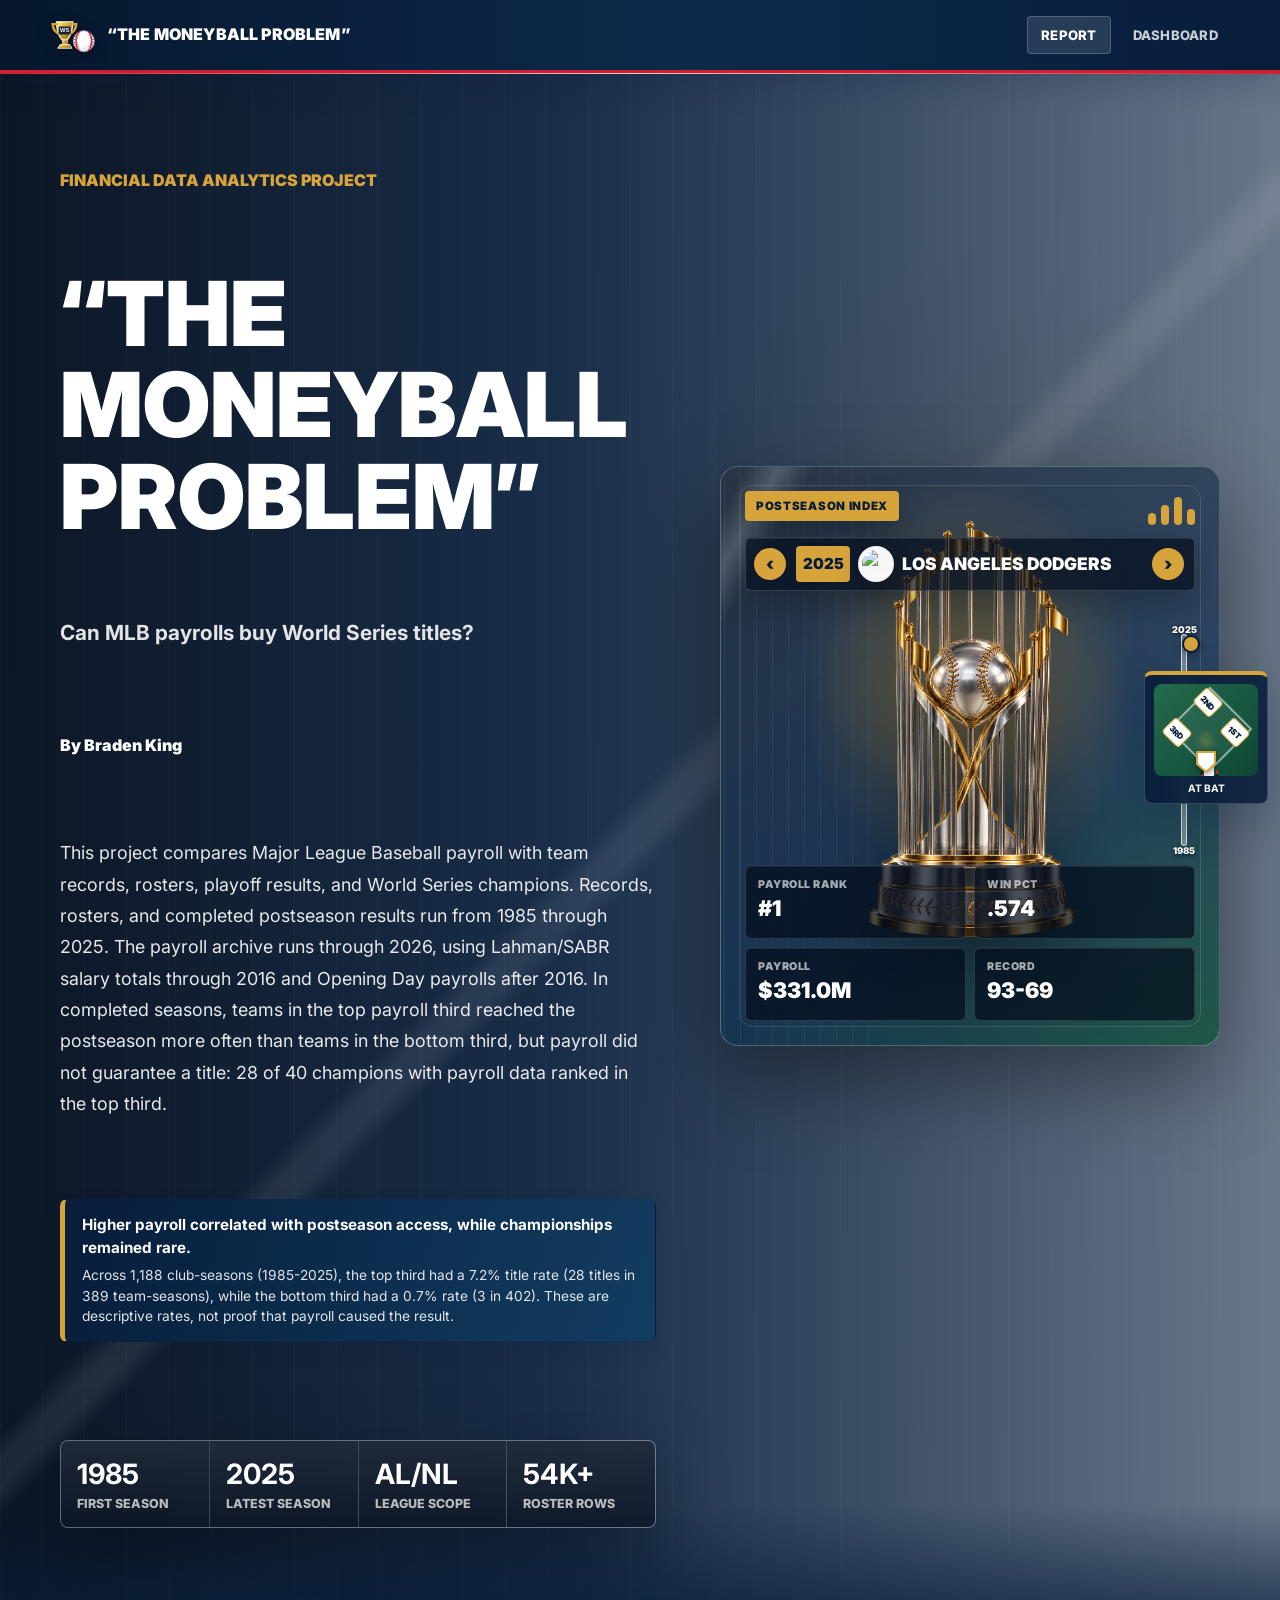
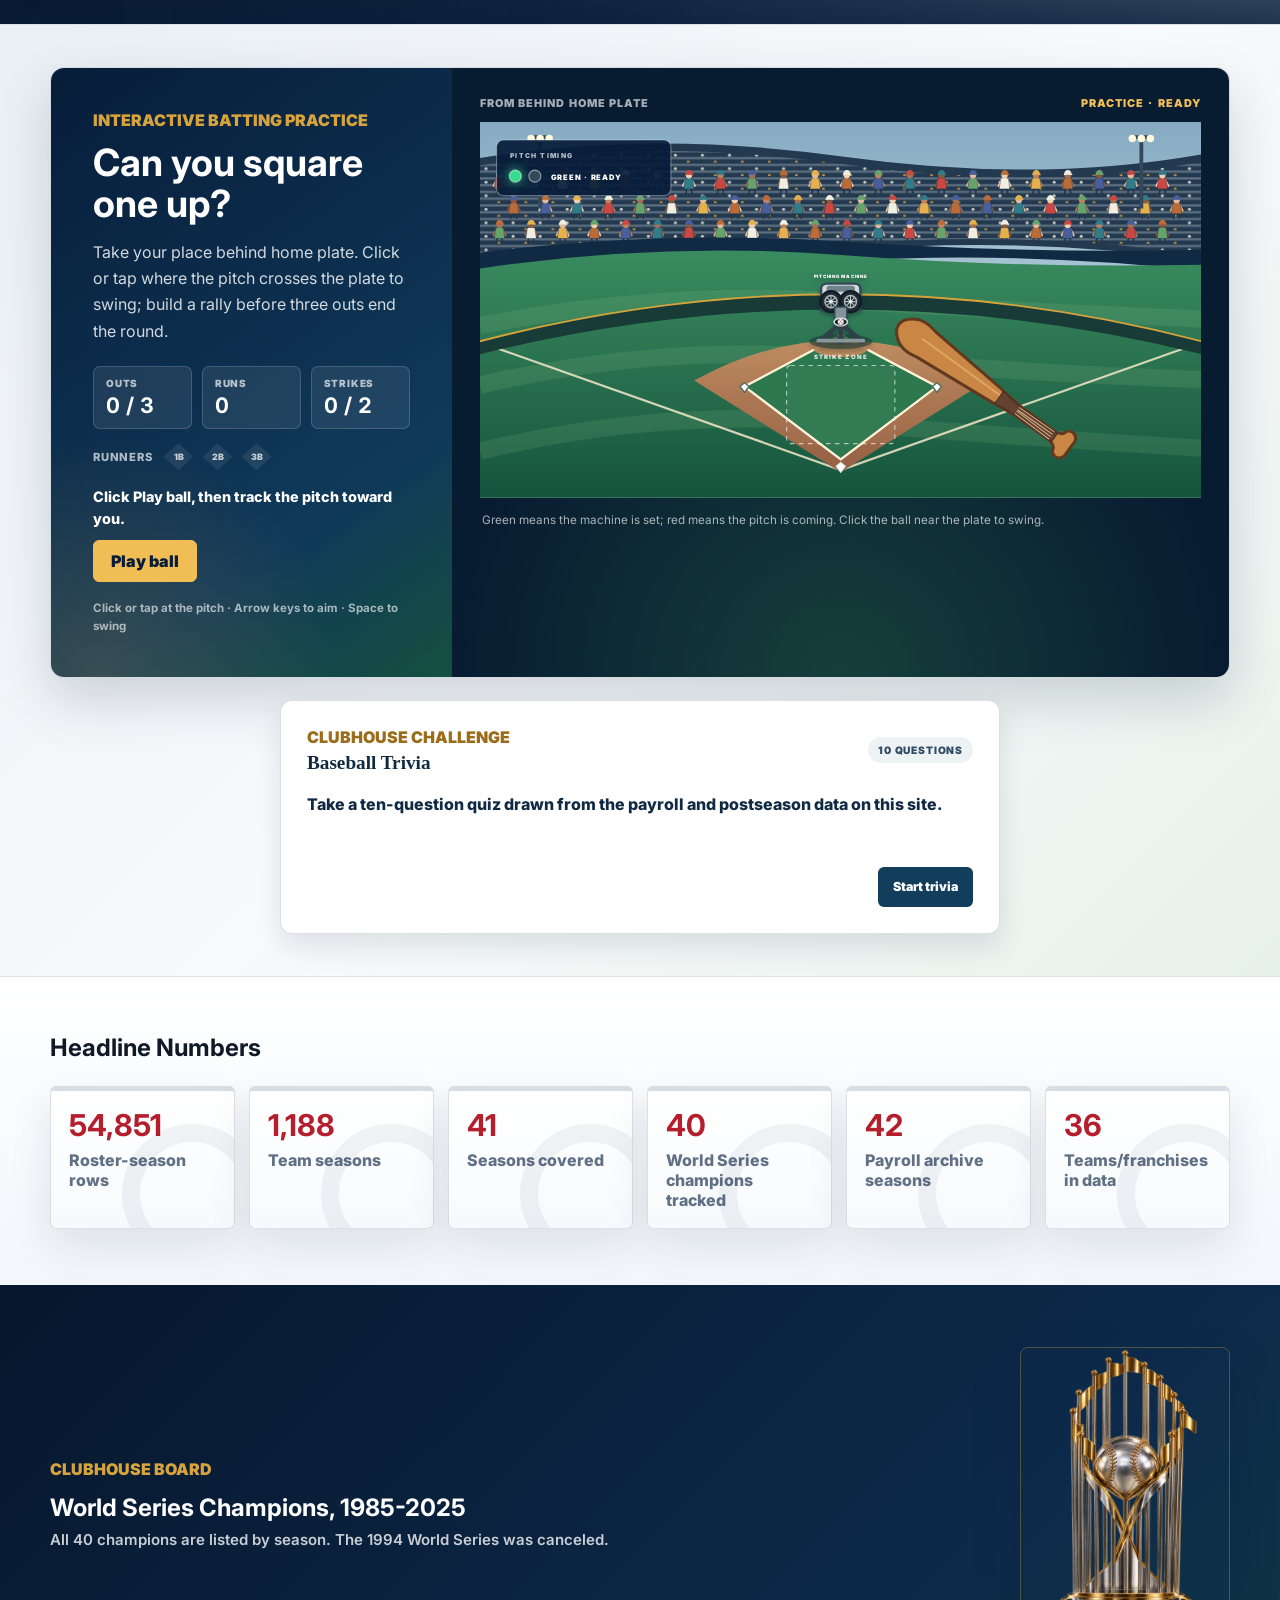
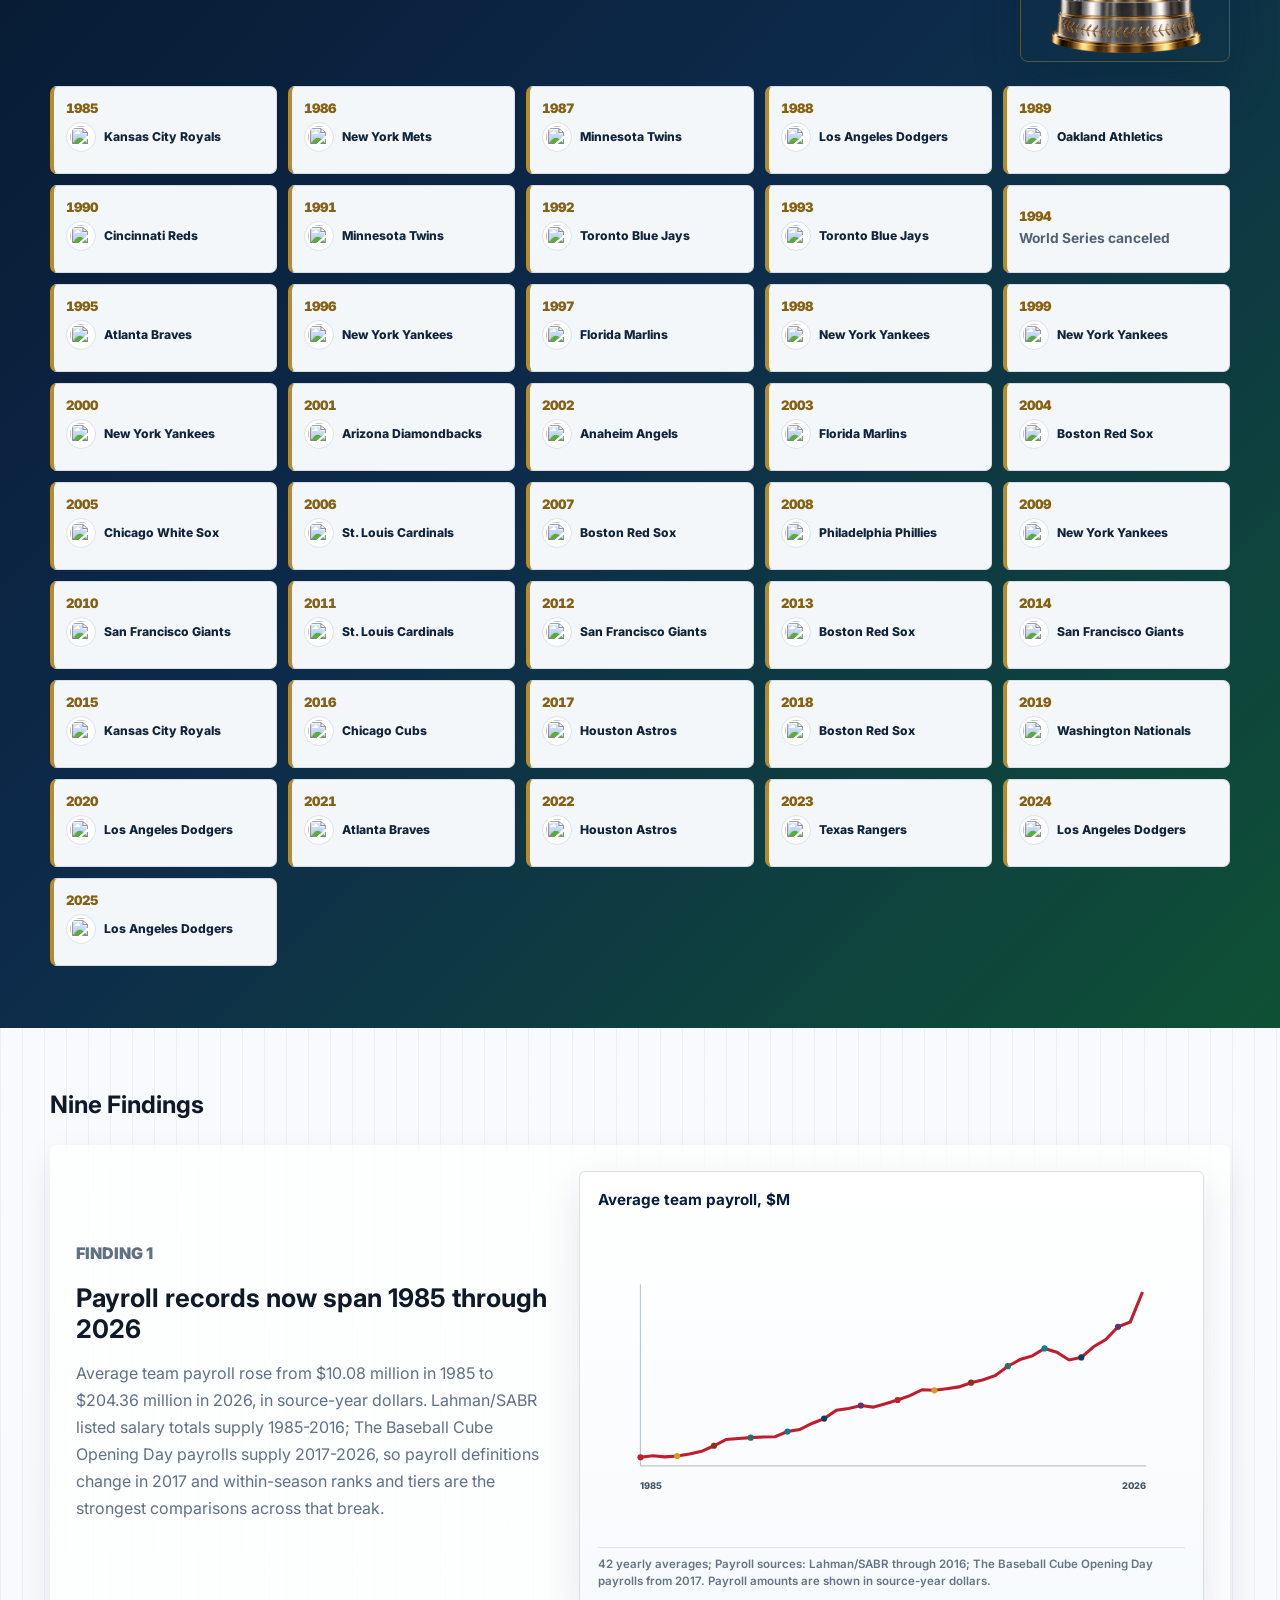
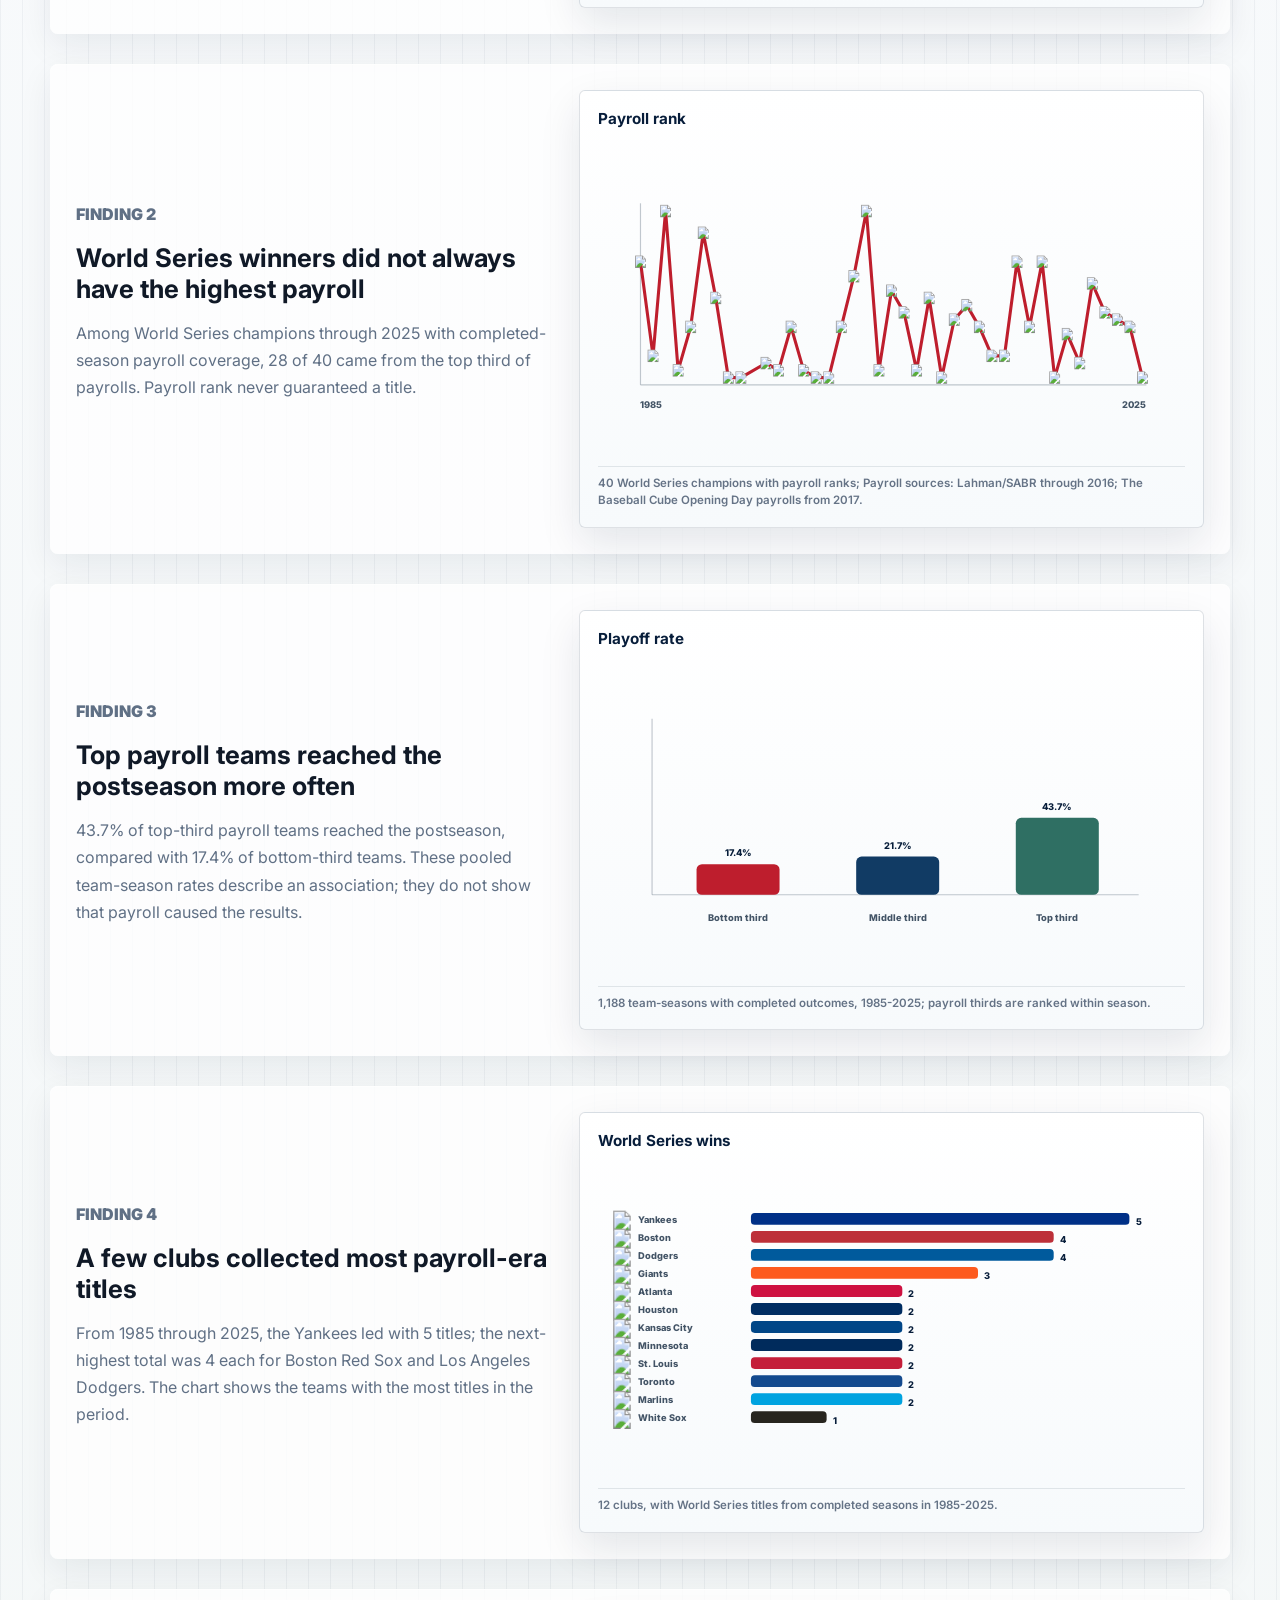
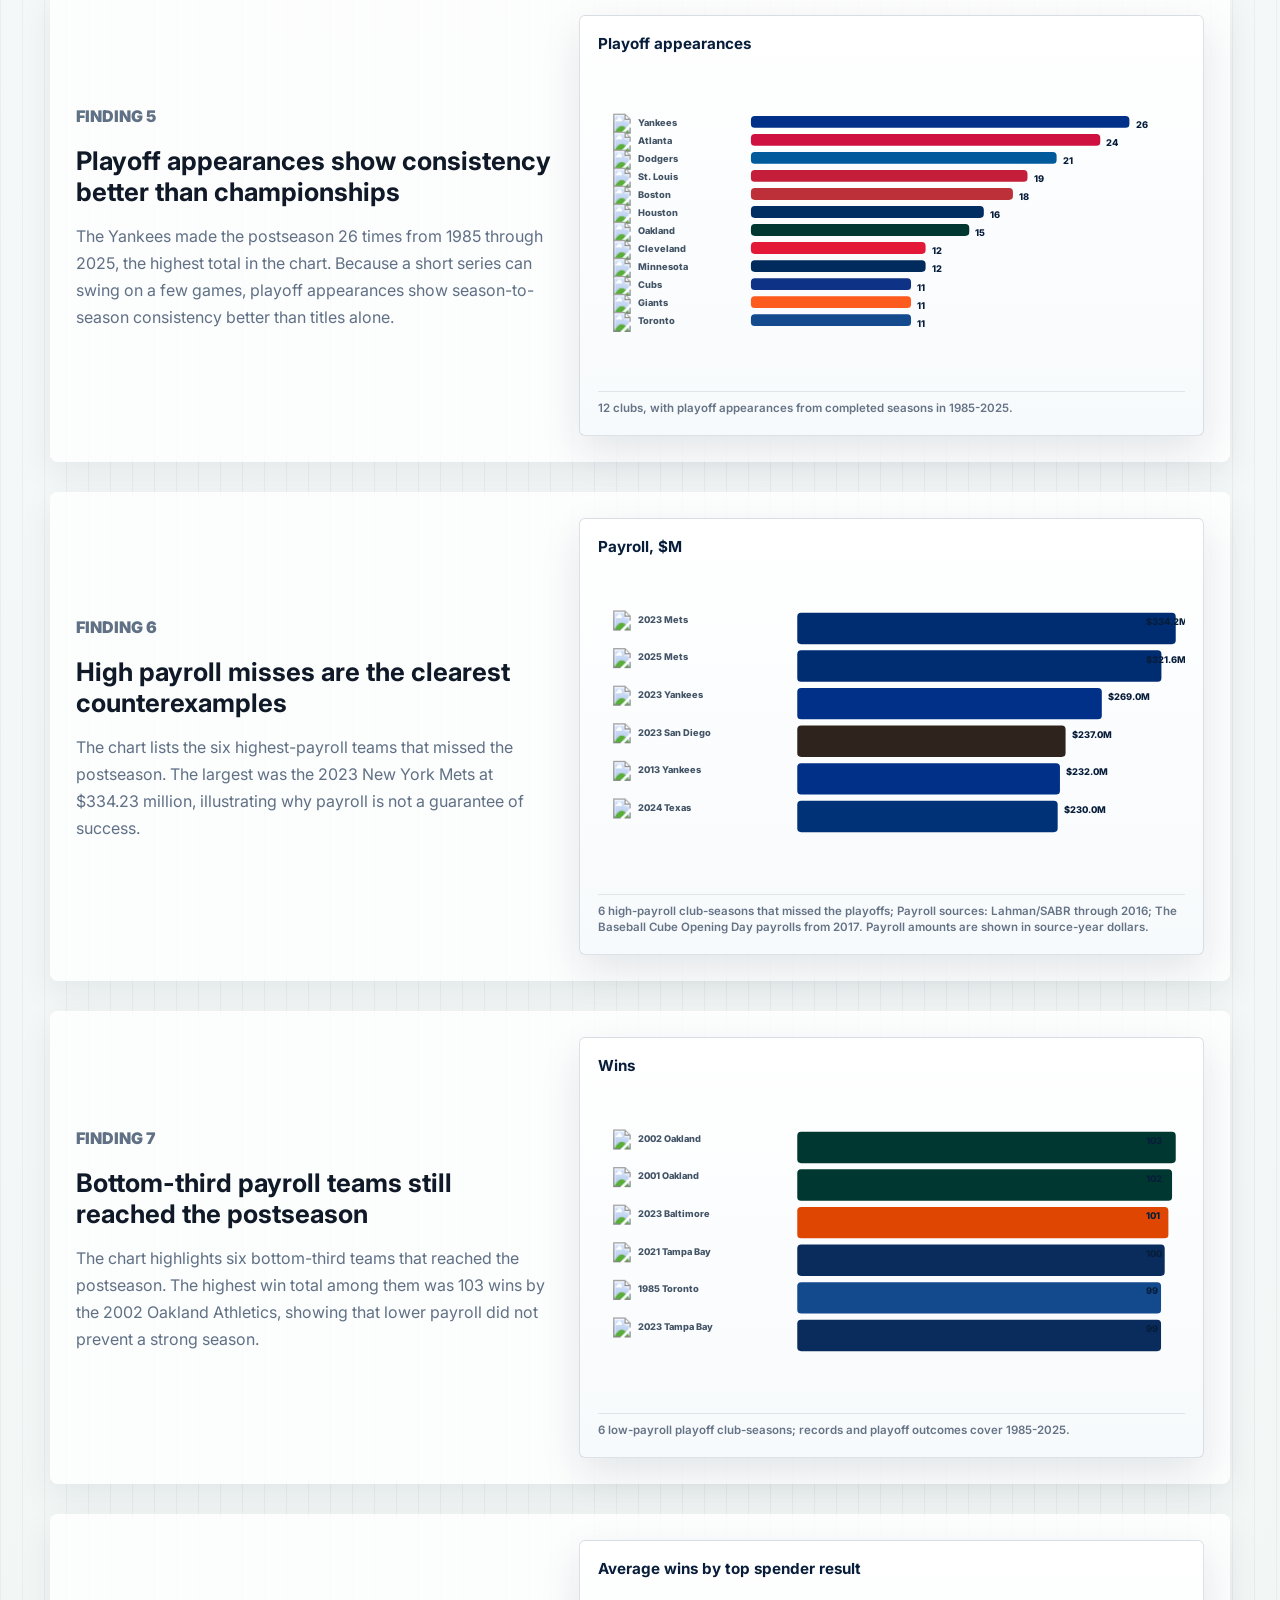
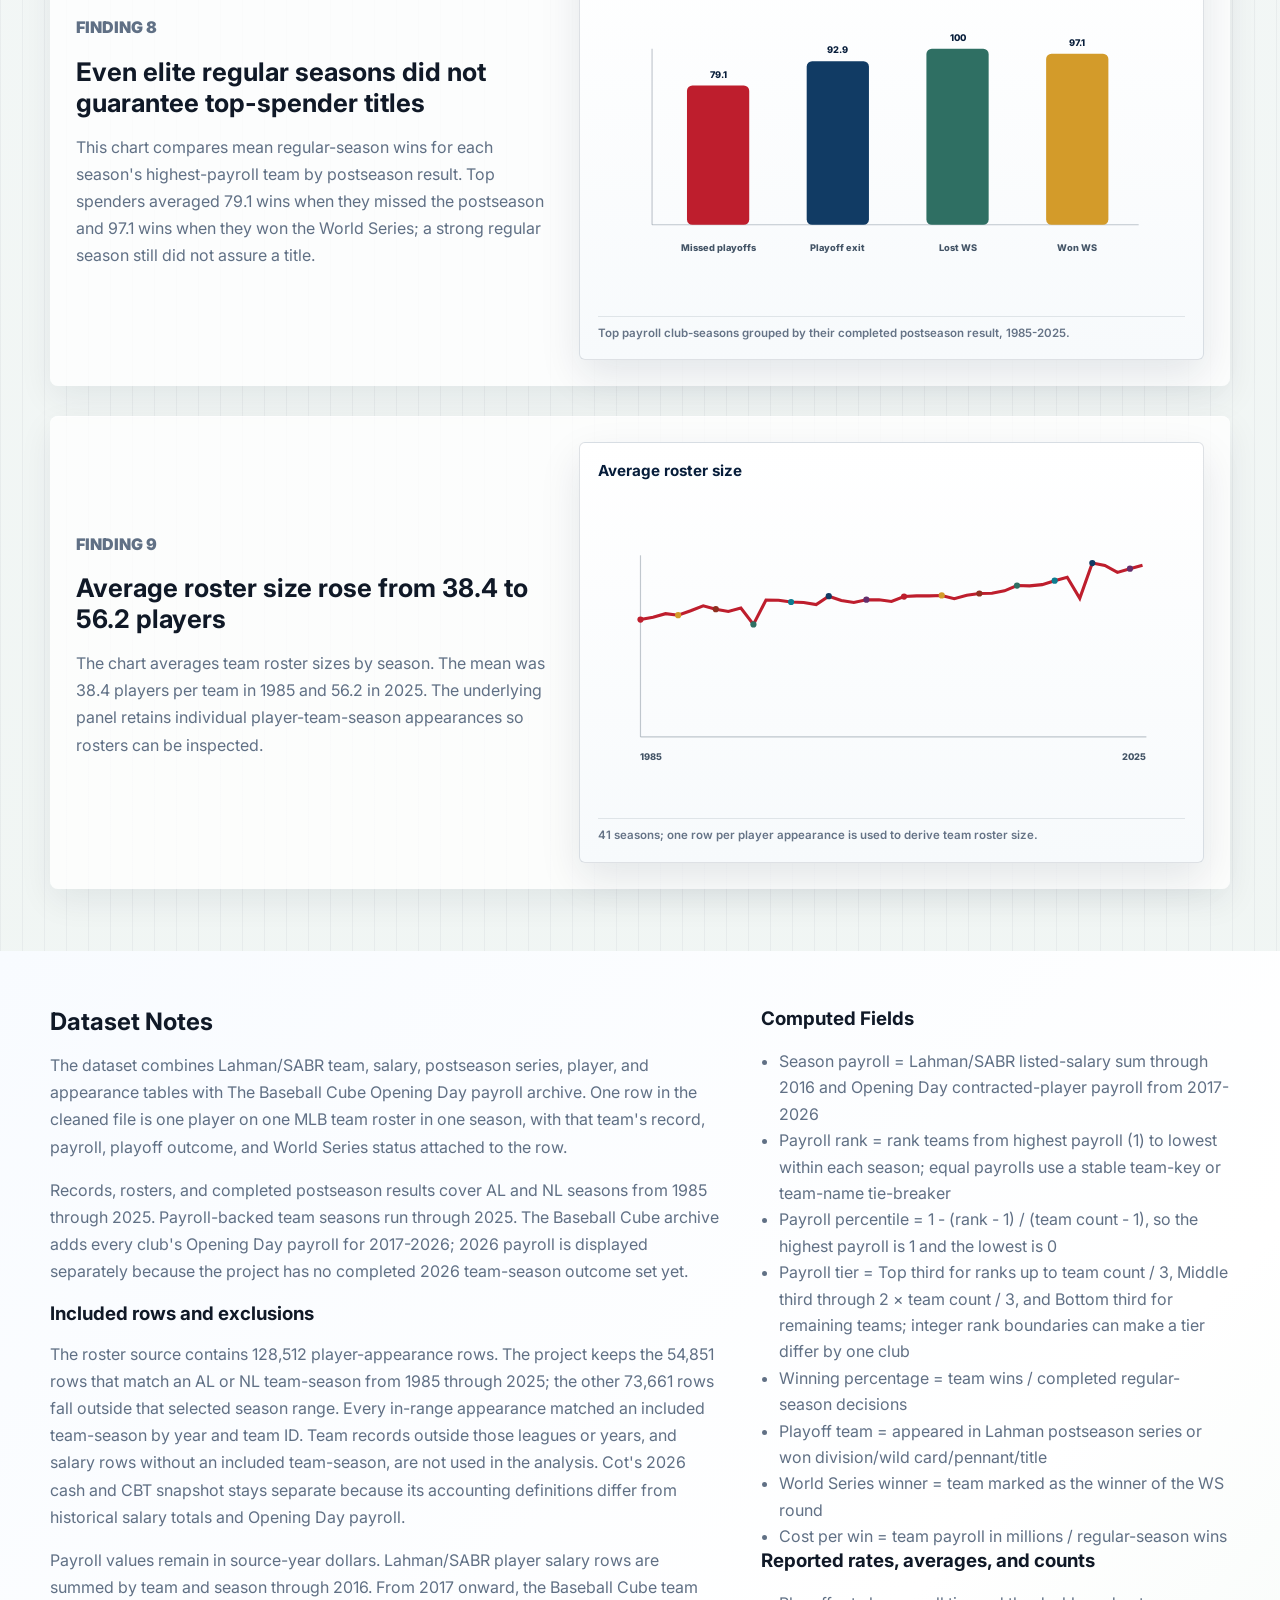
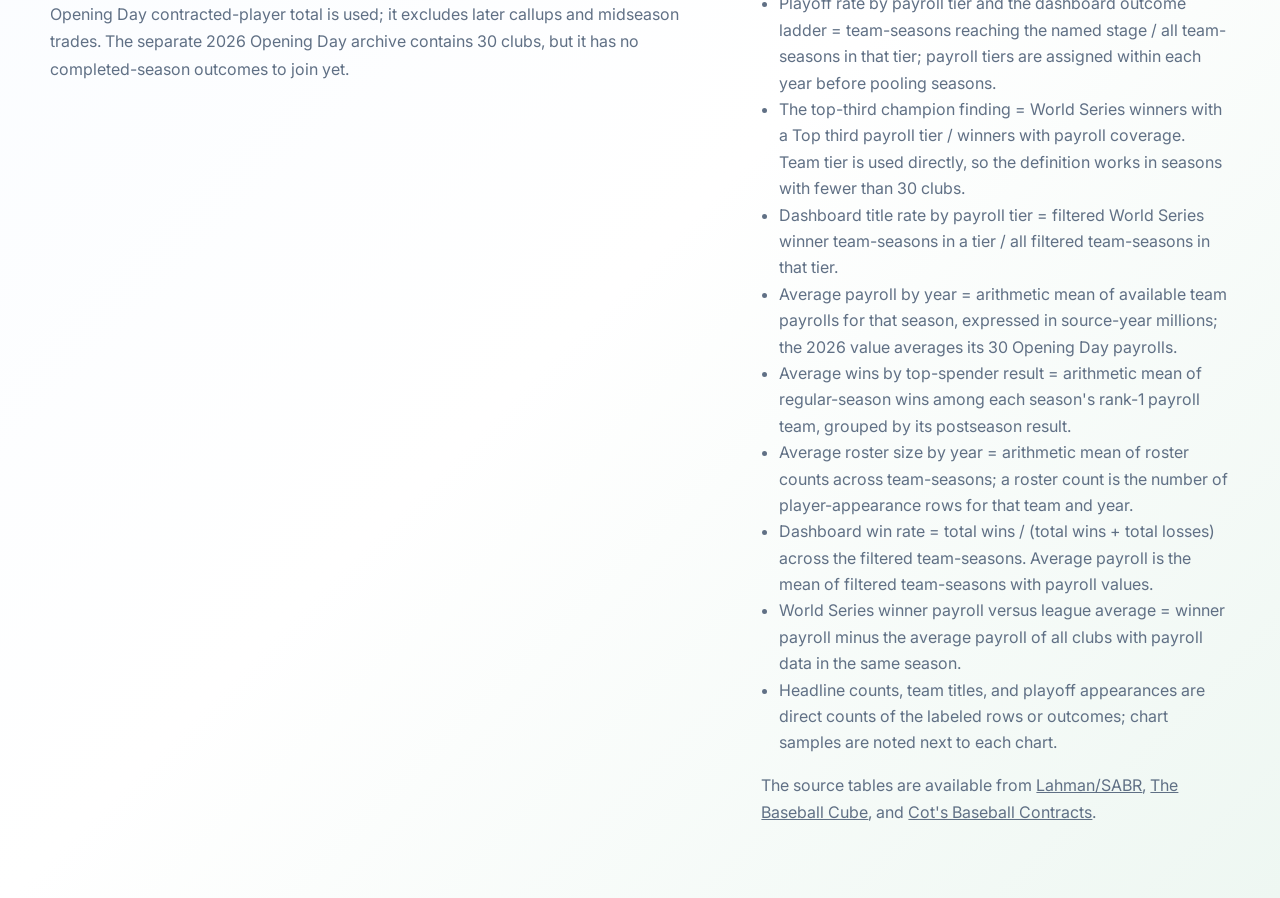
==== commit ea7ce4dc: "Add reactive stadium crowd to batting practice" ====
--- a/index.html
+++ b/index.html
@@ -7,7 +7,7 @@
     <link rel="preconnect" href="https://fonts.googleapis.com">
     <link rel="preconnect" href="https://fonts.gstatic.com" crossorigin>
     <link href="https://fonts.googleapis.com/css2?family=Inter:wght@400;600;700;800&family=Libre+Baskerville:wght@700&display=swap" rel="stylesheet">
-    <link rel="stylesheet" href="assets/styles.css?v=20261002-30">
+    <link rel="stylesheet" href="assets/styles.css?v=20261002-31">
   </head>
   <body>
     <nav class="site-nav">
@@ -136,6 +136,7 @@
                 <rect width="960" height="500" fill="url(#practiceSky)"></rect>
                 <path d="M0 48Q225 10 482 46T960 43V185Q730 151 480 171T0 187Z" fill="#23394f"></path>
                 <path d="M0 58Q225 20 482 56T960 53V177Q730 143 480 163T0 179Z" fill="url(#practiceSeats)"></path>
+                <g id="practiceCrowd" class="practice-crowd" aria-hidden="true"></g>
                 <path d="M0 174Q236 143 480 159T960 170V198Q715 171 480 185T0 207Z" fill="#102a43"></path>
                 <g fill="#fff8dc">
                   <path d="M80 20v95M66 20h28M880 20v95M866 20h28" stroke="#34485b" stroke-width="5"></path>
@@ -147,7 +148,6 @@
                 <path d="M0 293L480 463L960 293" fill="none" stroke="#f5e9c9" stroke-opacity=".85" stroke-width="3"></path>
                 <path d="M0 293Q480 168 960 293" fill="none" stroke="#d7a43b" stroke-width="5"></path>
                 <path d="M0 293Q480 168 960 293V309Q480 190 0 309Z" fill="#183b38"></path>
-                <text x="480" y="221" class="practice-wall-text" text-anchor="middle">HOME OF THE GAME</text>
                 <path d="M480 466L675 344Q480 237 285 344Z" fill="url(#practiceDirt)" opacity=".95"></path>
                 <path d="M480 449L608 352L480 284L352 352Z" fill="#2d784f" stroke="#f4ead1" stroke-opacity=".85" stroke-width="2"></path>
                 <path d="M480 449L608 352L480 284L352 352Z" fill="none" stroke="#fff2d8" stroke-width="3"></path>
@@ -310,7 +310,7 @@
     </main>
 
     <script src="assets/report.js?v=20261002-24"></script>
-    <script src="assets/batting-practice.js?v=20261002-5"></script>
+    <script src="assets/batting-practice.js?v=20261002-6"></script>
     <script src="assets/trivia.js?v=20261002-1"></script>
   </body>
 </html>
--- a/assets/styles.css
+++ b/assets/styles.css
@@ -3184,6 +3184,53 @@
   filter: drop-shadow(0 3px 3px rgba(5, 20, 34, .4));
 }
 
+.practice-crowd {
+  pointer-events: none;
+}
+
+.practice-fan-motion {
+  transform-box: fill-box;
+  transform-origin: center bottom;
+}
+
+.practice-crowd.is-cheering .practice-fan-motion {
+  animation: crowd-cheer .62s ease-in-out both;
+}
+
+.practice-crowd.is-home-run .practice-fan-motion {
+  animation: crowd-home-run .9s cubic-bezier(.2, .7, .3, 1) both;
+}
+
+.practice-crowd.is-disappointed .practice-fan-motion {
+  animation: crowd-groan .5s ease-in both;
+}
+
+.practice-crowd.is-cheering .practice-fan:nth-child(4n + 1) .practice-fan-motion,
+.practice-crowd.is-home-run .practice-fan:nth-child(4n + 1) .practice-fan-motion { animation-delay: 35ms; }
+.practice-crowd.is-cheering .practice-fan:nth-child(4n + 2) .practice-fan-motion,
+.practice-crowd.is-home-run .practice-fan:nth-child(4n + 2) .practice-fan-motion { animation-delay: 70ms; }
+.practice-crowd.is-cheering .practice-fan:nth-child(4n + 3) .practice-fan-motion,
+.practice-crowd.is-home-run .practice-fan:nth-child(4n + 3) .practice-fan-motion { animation-delay: 105ms; }
+
+@keyframes crowd-cheer {
+  0%, 100% { transform: translateY(0) scale(1); }
+  35% { transform: translateY(-5px) scale(1.1); }
+  68% { transform: translateY(-2px) scale(1.04); }
+}
+
+@keyframes crowd-home-run {
+  0%, 100% { transform: translateY(0) scale(1); }
+  28% { transform: translateY(-9px) scale(1.16); }
+  56% { transform: translateY(-3px) scale(1.07); }
+  80% { transform: translateY(-7px) scale(1.12); }
+}
+
+@keyframes crowd-groan {
+  0%, 100% { transform: translateY(0) rotate(0); }
+  38% { transform: translateY(3px) rotate(-3deg); }
+  72% { transform: translateY(1px) rotate(2deg); }
+}
+
 .trivia-card {
   position: relative;
   isolation: isolate;
@@ -3407,6 +3454,10 @@
 }
 
 @media (prefers-reduced-motion: reduce) {
+  .practice-crowd .practice-fan-motion {
+    animation: none !important;
+  }
+
   .trivia-celebration span {
     animation: none;
     opacity: 1;
